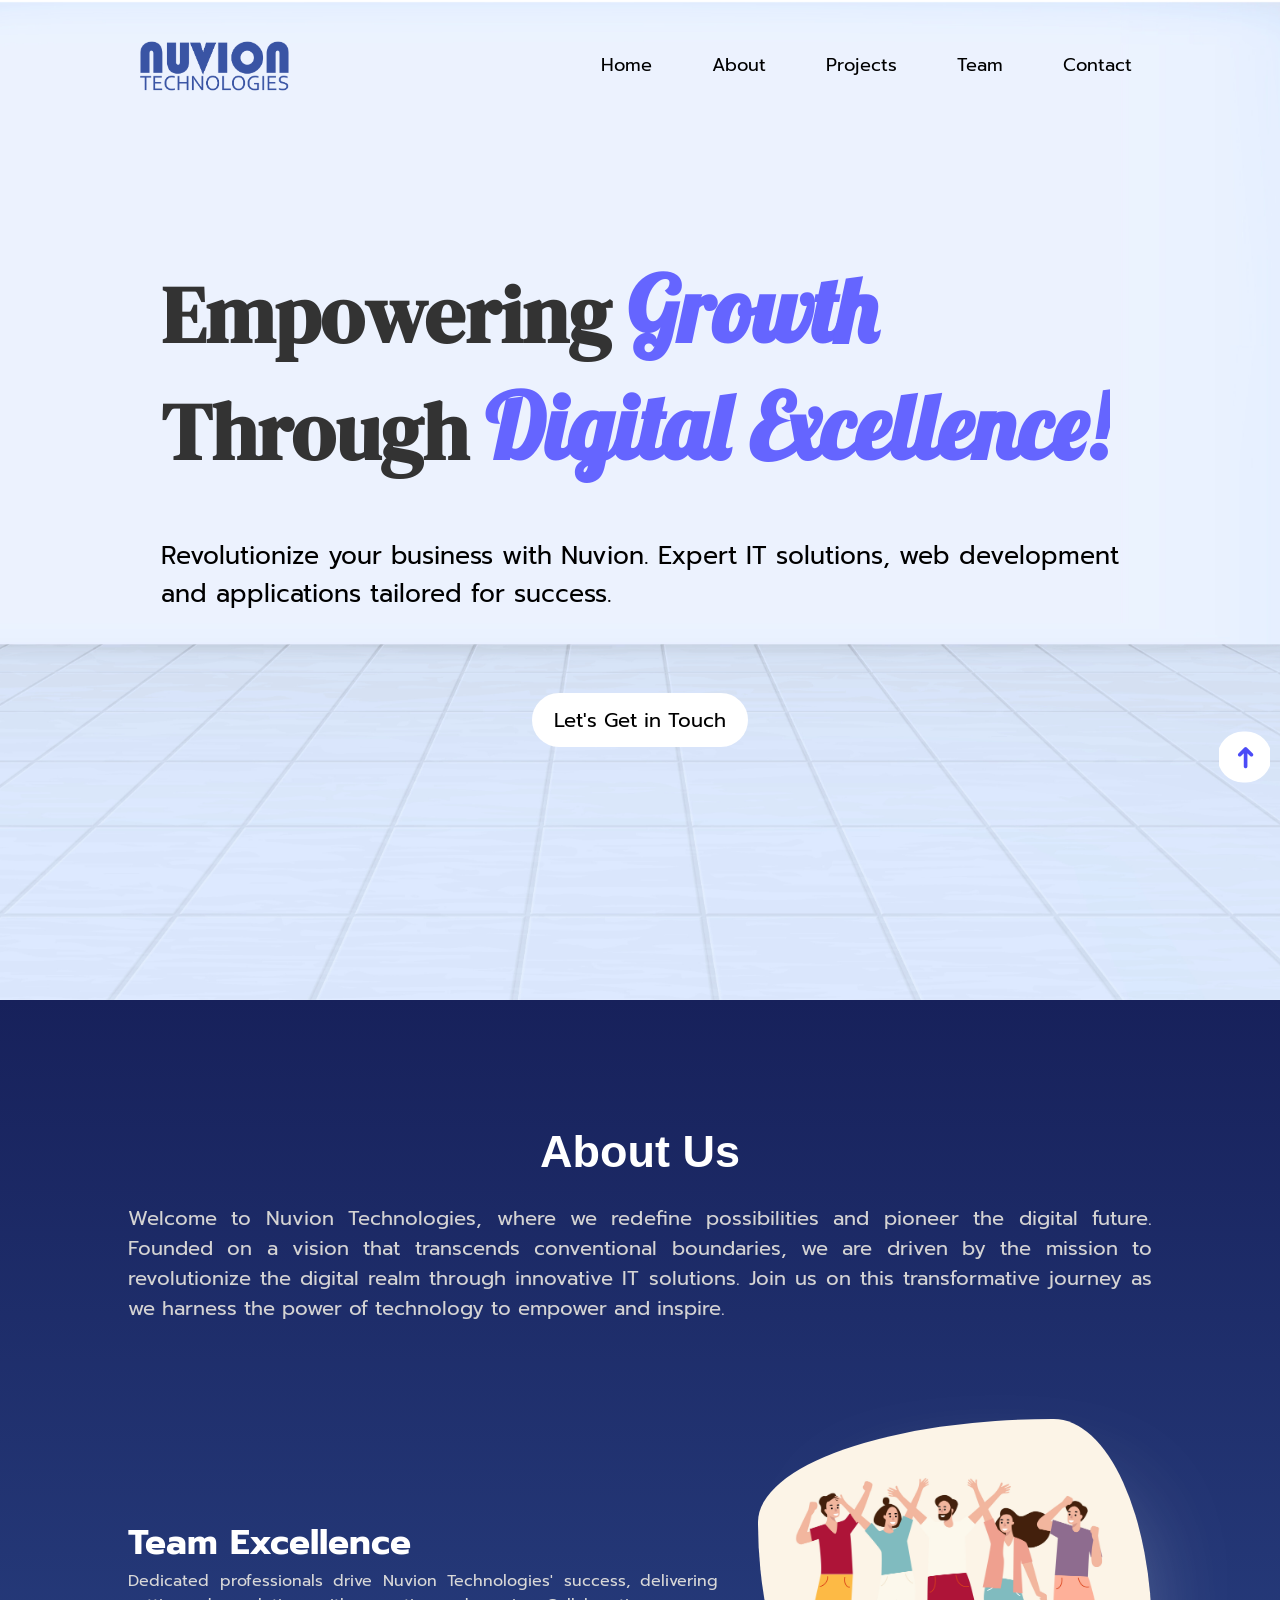
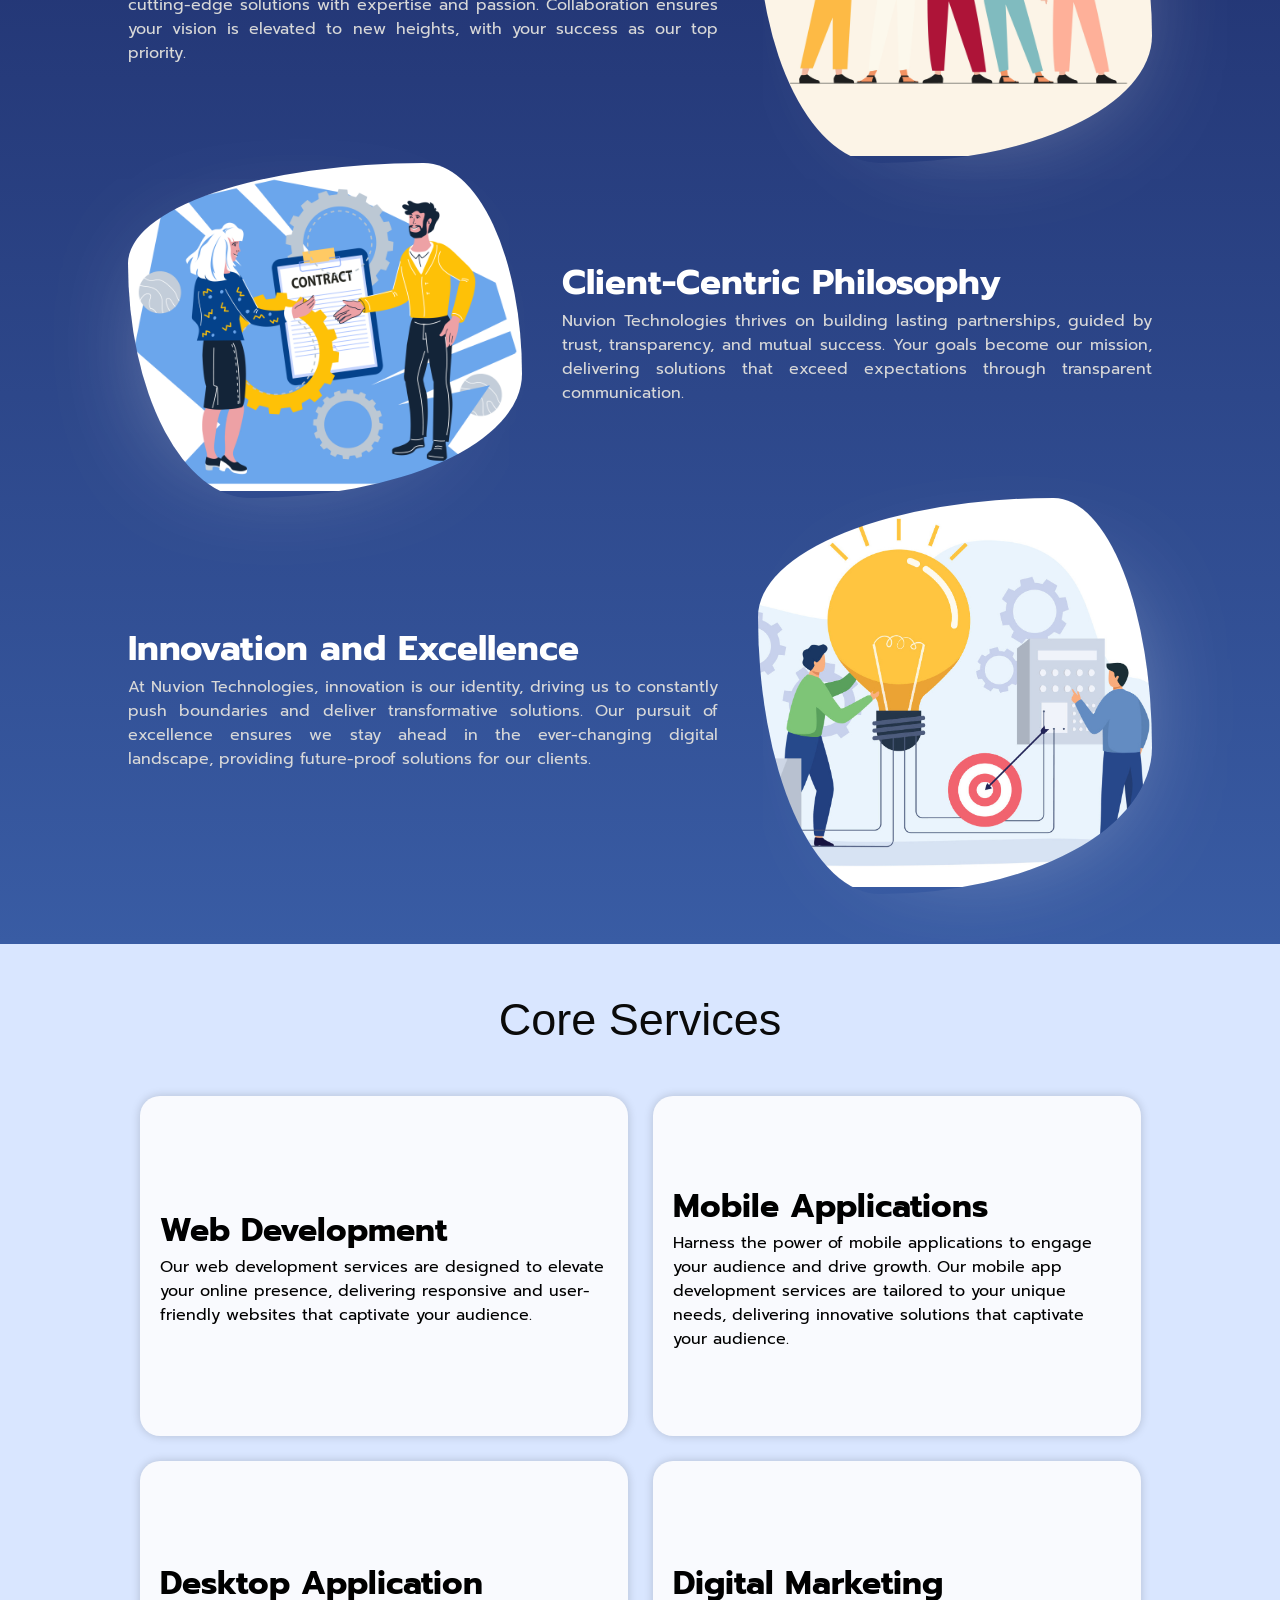
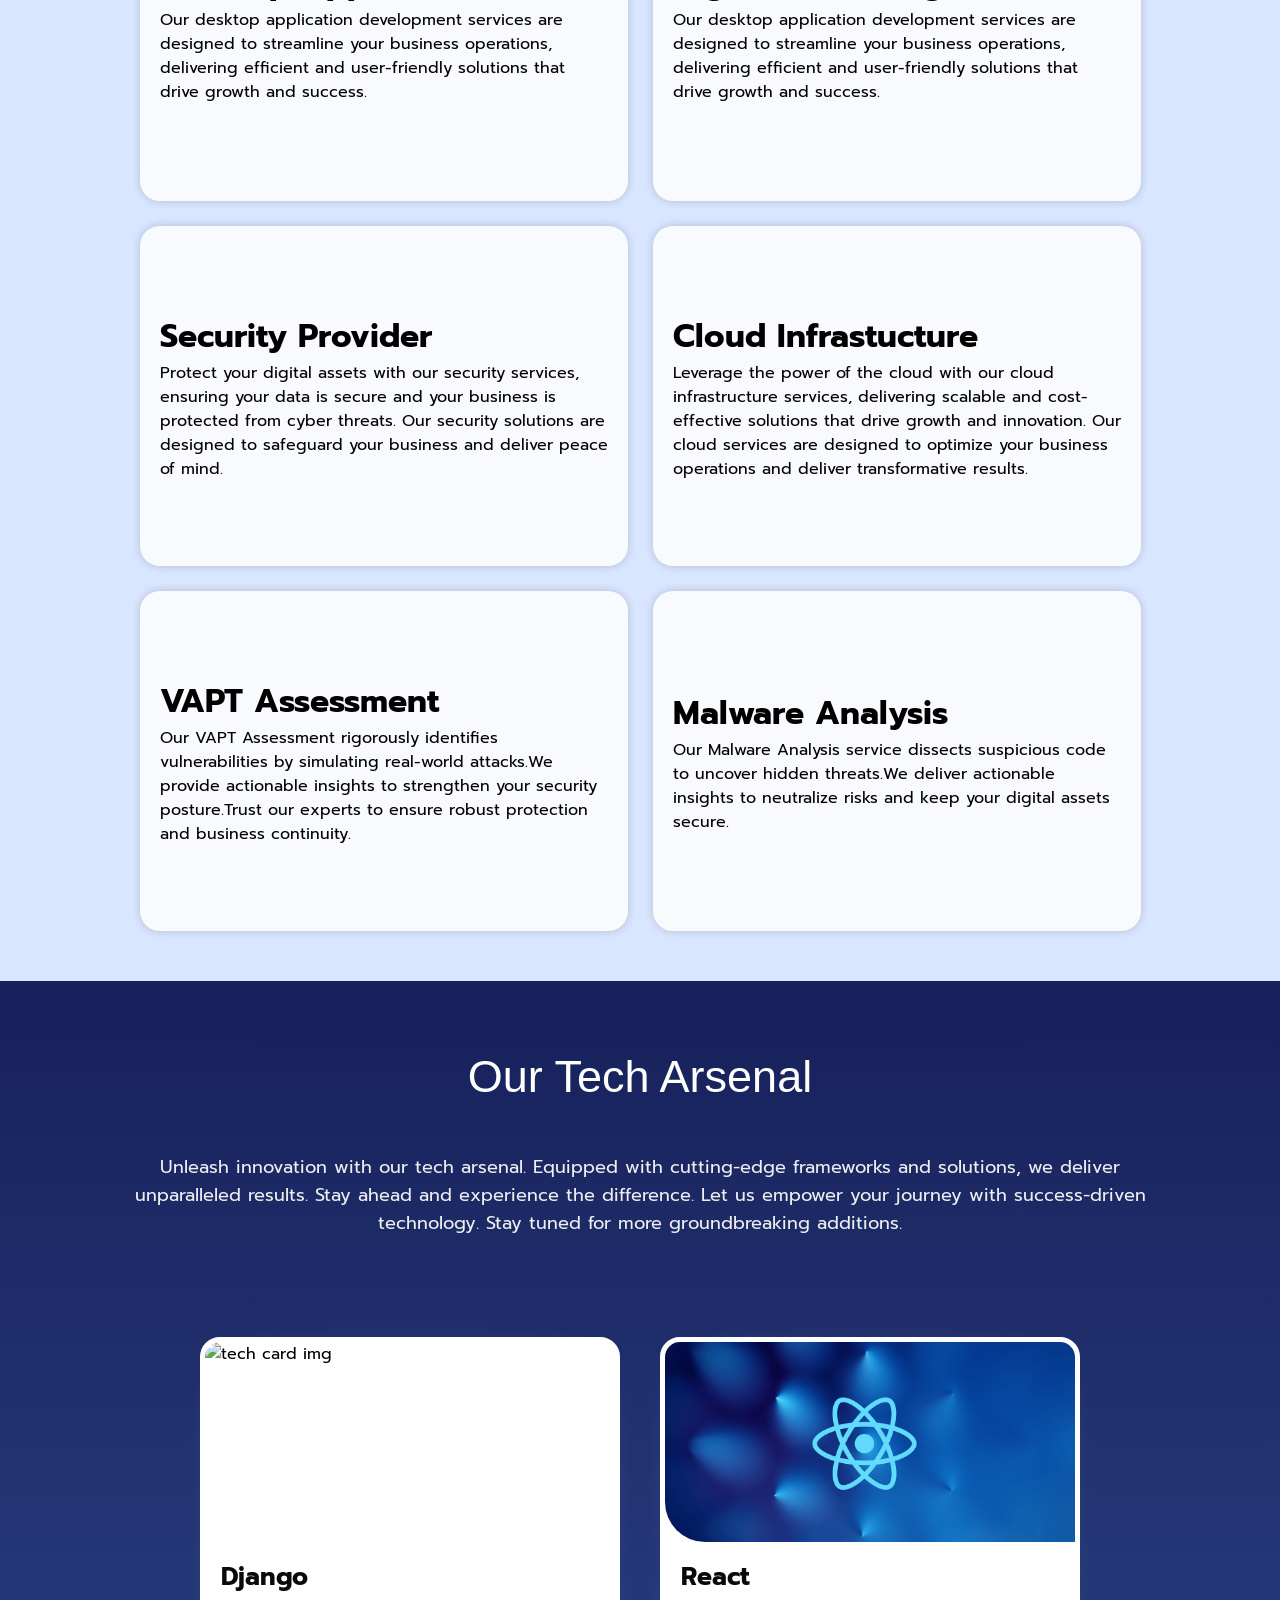
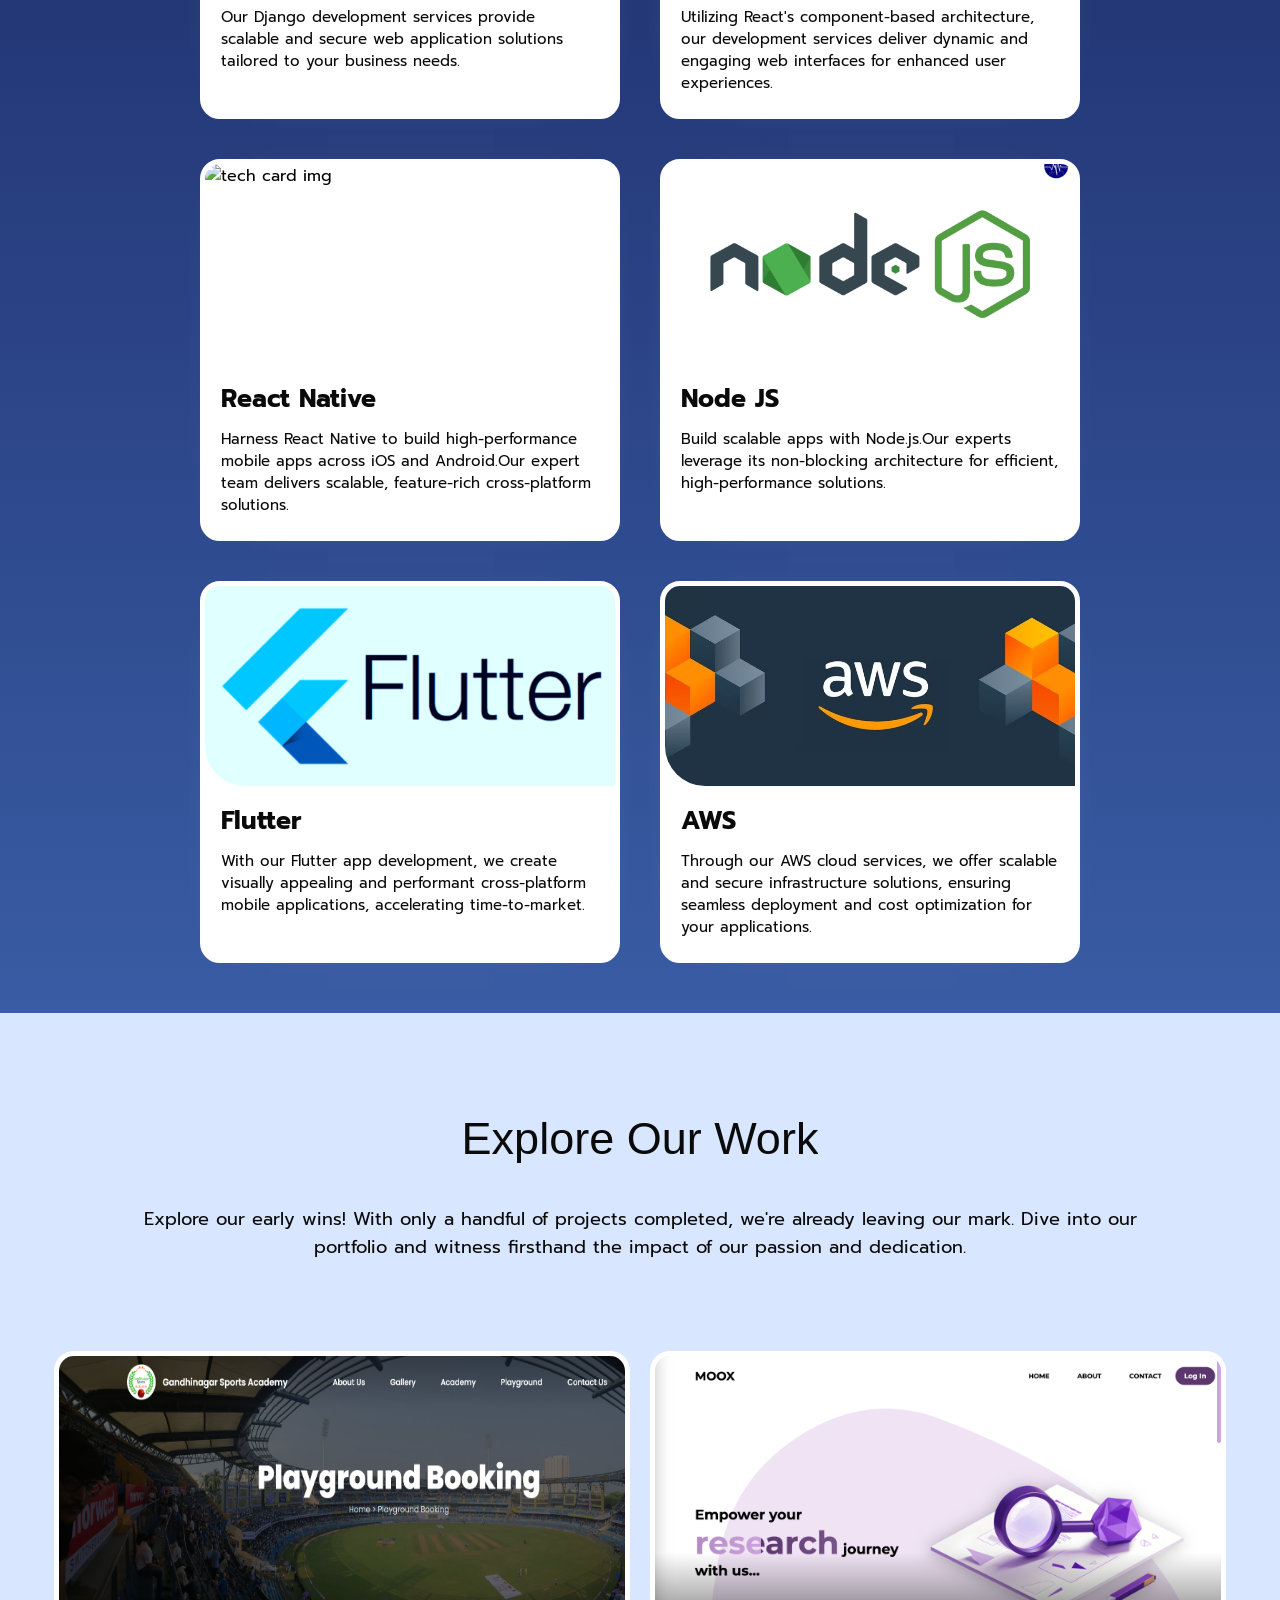
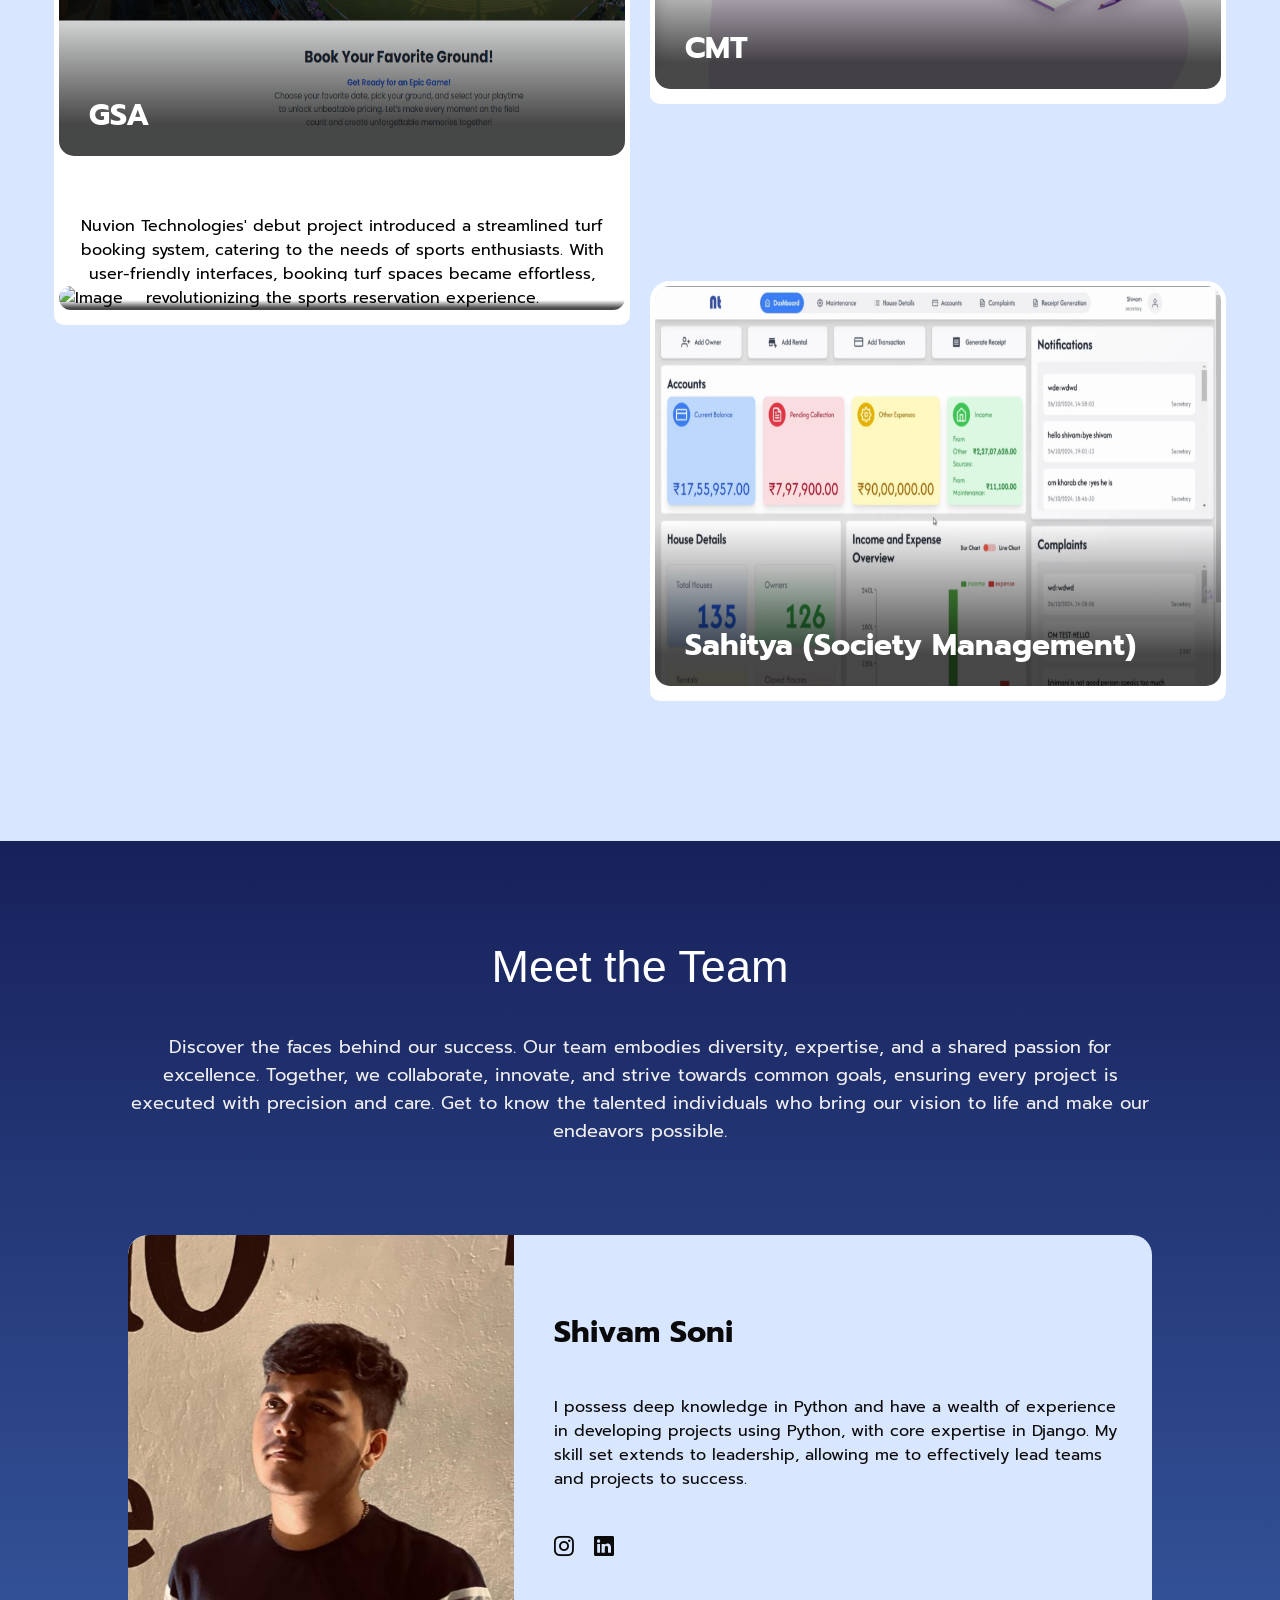
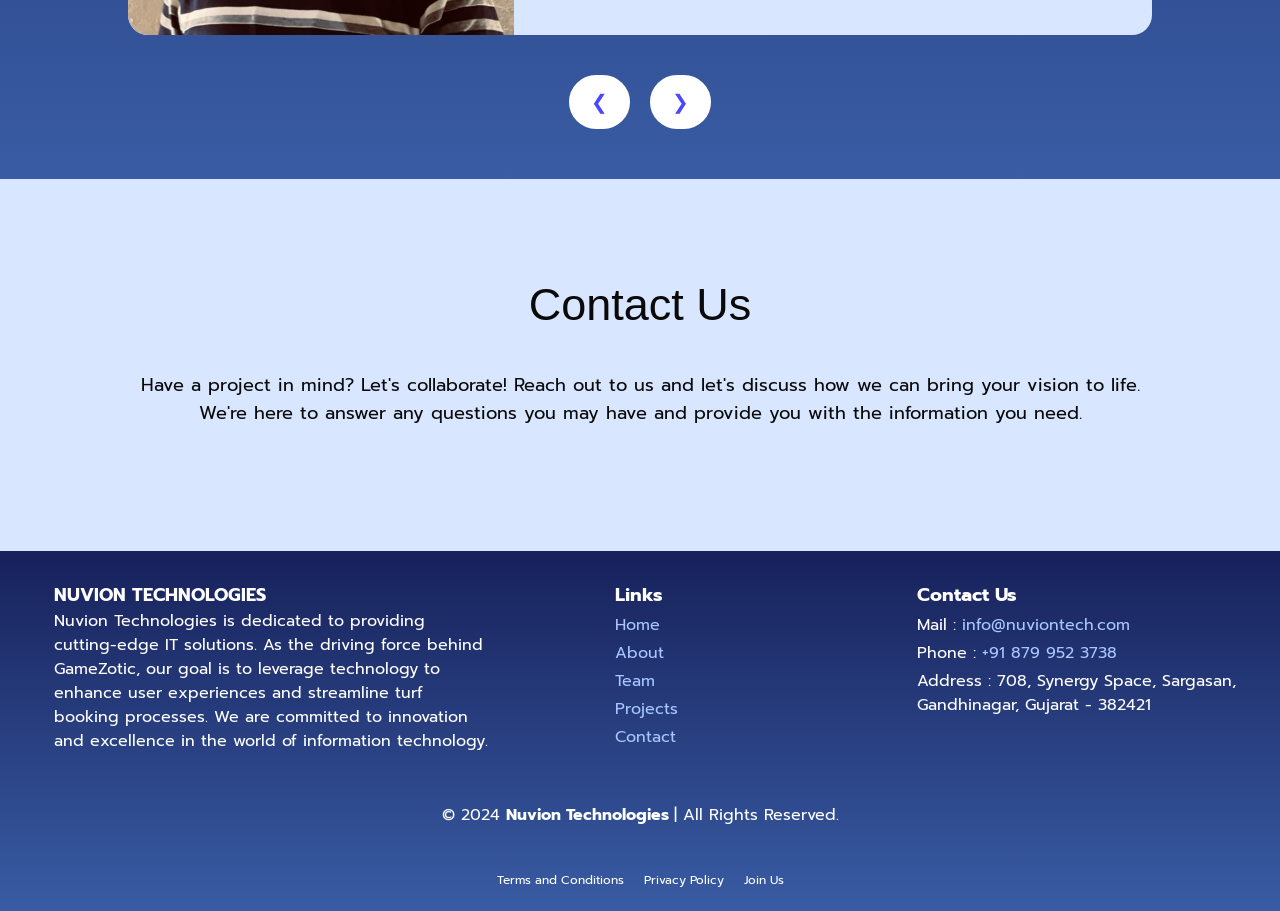
==== index.html @ f4b8d3f6 "Update index.html" ====
<!DOCTYPE html>
<ig="en">
  <head>
    <!-- Google Tag Manager -->
<script>(function(w,d,s,l,i){w[l]=w[l]||[];w[l].push({'gtm.start':
new Date().getTime(),event:'gtm.js'});var f=d.getElementsByTagName(s)[0],
j=d.createElement(s),dl=l!='dataLayer'?'&l='+l:'';j.async=true;j.src=
'https://www.googletagmanager.com/gtm.js?id='+i+dl;f.parentNode.insertBefore(j,f);
})(window,document,'script','dataLayer','GTM-TS4LPQXQ');</script>
<!-- End Google Tag Manager -->
    
      <!-- Google tag (gtag.js) -->
<script async src="https://www.googletagmanager.com/gtag/js?id=G-1D3MD6Y8SG"></script>
<script>
  window.dataLayer = window.dataLayer || [];
  function gtag(){dataLayer.push(arguments);}
  gtag('js', new Date());

  gtag('config', 'G-1D3MD6Y8SG');
</script>
    <script>
      document.addEventListener('keydown', function(event) {
          if ((event.ctrlKey && event.shiftKey && event.keyCode === 73) || (event.ctrlKey && event.shiftKey && event.keyCode === 67) ||
              (event.ctrlKey && event.KeyCode === 85) || (event.keyCode === 123)) {
              event.preventDefault(); // Prevent the default behavior
          }
          if (event.ctrlKey && event.keyCode === 85) {
              event.preventDefault(); // Prevent the default behavior
          }
      });
  
      // Prevent right-click context menu
      window.addEventListener('contextmenu', function(event) {
          event.preventDefault();
      });
     </script>

<style>
@import url(https://fonts.googleapis.com/css?family=Prompt:100,100italic,200,200italic,300,300italic,regular,italic,500,500italic,600,600italic,700,700italic,800,800italic,900,900italic);
@import url(https://fonts.googleapis.com/css?family=DM+Serif+Display:regular,italic);
@import url(https://fonts.googleapis.com/css?family=Lobster:regular);

@font-face {
  font-family: 'Nuvion';
  src: url('img/BAUHS93.ttf') format("truetype");
}

/* ANIMATION */
.fade-in {
  /* Initially, move the div down by 20px */
  animation: fadeInAnimation 1s ease-in forwards; /* Apply fade-in animation */
}

@keyframes fadeInAnimation {
  from {
    opacity: 0;
    transform: translateY(
      20px
    ); /* Move the div down by 20px at the start of animation */
  }
  to {
    opacity: 1;
    transform: translateY(0); /* Move the div back to its original position */
  }
}

* {
  margin: 0;
  padding: 0;
  font-family: "Prompt", sans-serif;
  overflow-x: hidden;
  scroll-behavior: smooth;
}
::-webkit-scrollbar {
  width: 10px;
}

::-webkit-scrollbar-thumb {
  background-color: white;
  border-radius: 6px;
  border: 2px solid black;
}

::-webkit-scrollbar-track {
  background-color: black;
}

body {
  min-height: 100vh;
  overflow-x: hidden;
}
.main {
  
  background: url('img/bg.png') no-repeat center/cover !important;
  background-attachment: fixed;
}
@keyframes slide {
  0% {
    background-position: 0% 50%;
  }
  50% {
    background-position: 100% 50%;
  }
  100% {
    background-position: 0% 50%;
  }
}

/* NAVBAR */
nav {
  display: flex !important;
  background-color: transparent;
  justify-content: space-between;
  align-items: center;
  padding: 30px 10vw;
  width: 80vw;
  transition: all 0.3s ease;
  position: fixed;
  z-index: 999;
  box-sizing: unset;
}
nav .header {
  cursor: pointer;
  border-radius: 5px;
  padding: 5px 10px;
  transition: all 0.3s ease;
  /* Removed text styling since we're using an image logo */
}

nav .header img {
  /* Adjust the height or width as needed for your logo */
  height: 60px;
  width: auto;
  display: block;
}

nav-adder .header img {
  height:70px;
}

nav .header:hover {
  background-position: 0 0;
}

nav .links {
  display: flex;
  justify-content: space-between;
  align-items: center;
  gap: 20px;
}

nav a {
  text-decoration: none;
  color: black;
  font-size: 18px;
  transition: 0.3s;
  /* font-family: 'Nuvion', sans-serif; */
  border-radius: 50px;
  padding: 10px 20px;
}

nav a:hover {
  background-color: #333;
  color: white;
}

nav a:focus {
  background-color: #333;
  color: white;
}

.nav-adder a{
 color:white;
 font-size:20px;
}

.nav-adder {
  background-color: rgb(143, 188, 255) !important;
  transform:scale(0.8) translateY(-20px);
  border-radius: 0 0 70px 70px;
  /* padding: 10px 10vw; */
}

/* HERO */
.hero {
  display: flex;
  justify-content: center;
  align-items: center;
  flex-direction: column;
  height: 100vh;
  width: 100%;
  margin-top: 100px;
}
.hero .hero-wrapper {
  display: flex;
  justify-content: center;
  align-items: flex-start;
  flex-direction: column;
  margin-top: -100px;
}
.hero-text p {
  font-size: 80px;
  width: 100%;
  font-weight: 900;
  color: #333;
  font-family: "DM Serif Display", serif;
}
.hero .hero-content {
  font-size: 25px;
  margin-top: 50px;
  color: black;
}
.highlight {
  font-family: "Lobster", sans-serif;
  color: rgb(101, 101, 255);
  font-size: 90px !important;
}
.book {
  margin-top: 80px;
  padding: auto;
  overflow: visible;
}
.book button {
  background-color: #ffffff;
  color: black;
  font-size: 20px;
  padding: 10px 20px;
  border-radius: 50px;
  border: solid 2px #fff;
  cursor: pointer;
  transition: 0.3s;
  animation: updown 1s infinite alternate;
}
.book button:hover {
  background-color: transparent;
  border: solid 2px rgb(101, 101, 255);
  color: rgb(101, 101, 255);
}
@keyframes updown {
  0%{
    transform: translateY(20px);
  }
  100%{
    transform: translateY(-20px);
  }
}

/* ABOUT */
.about {
  display: flex;
  justify-content: center;
  flex-direction: column;
  align-items: center;
  height: auto;
  width: 100%;
  background: rgb(23, 33, 91);
  background: -moz-linear-gradient(
    180deg,
    rgba(23, 33, 91, 1) 0%,
    rgba(57, 92, 164, 1) 100%
  );
  background: -webkit-linear-gradient(
    180deg,
    rgba(23, 33, 91, 1) 0%,
    rgba(57, 92, 164, 1) 100%
  );
  background: linear-gradient(
    180deg,
    rgba(23, 33, 91, 1) 0%,
    rgba(57, 92, 164, 1) 100%
  );
}
.about .head {
  display: flex;
  justify-content: center;
  flex-direction: column;
  align-items: center;
  /* background-color: rgb(255, 255, 255); */
  padding: 20px 0;
  margin-top: 80px;
}
.main-head {
  font-size: 45px;
  color: white;
  margin: 2% 0 0 0;
  font-family: "Nuvion", sans-serif;
}
.head p {
  font-size: 20px;
  color: rgb(212, 211, 211);
  margin: 2% 0 2% 0;
  width: 80%;
  text-align: justify;
}
.about-content {
  display: flex;
  justify-content: center;
  align-items: center;
  flex-wrap: wrap;
  width: 80%;
  margin: 50px 0;
  overflow: visible !important;
}
.acard {
  display: flex;
  align-items: center;
  justify-content: center;
  flex-direction: row;
  overflow: visible !important;
  color: #fff;
}
.acard:nth-child(2) {
  flex-direction: row-reverse;
}
.acard p {
  text-align: justify;
  color: #d8d8d8;
}
.acard-wrapper {
  width: 60%;
  margin-right: 40px;
}
.acard h1 {
  font-size: 35px;
  color: #fff;
  font-family: "Prompt", sans-serif;
}
.card-rev {
  margin-left: 40px !important;
  margin-right: 0 !important;
}
.about-img {
  width: 40%;
  border-radius: 75% 25% 69% 31% / 30% 63% 37% 70%;
  -webkit-box-shadow: 33px 23px 129px -92px rgba(0, 0, 0, 0.75);
  -moz-box-shadow: 33px 23px 129px -92px rgba(0, 0, 0, 0.75);
  box-shadow: 33px 23px 129px -92px rgba(255, 255, 255, 0.75);
  transition: 0.3s ease;
}
.img-rev {
  -webkit-box-shadow: -33px 23px 129px -92px rgba(0, 0, 0, 0.75);
  -moz-box-shadow: -33px 23px 129px -92px rgba(0, 0, 0, 0.75);
  box-shadow: -33px 23px 129px -92px rgba(255, 255, 255, 0.75);
}
.about-img img {
  width: 100%;
  height: 100%;
  background-size: contain;
}
.about-img:hover {
  transform: translate(-8px, -8px);
  border-radius: 75% 25% 69% 31% / 30% 63% 37% 70%;
  -webkit-box-shadow: 40px 30px 129px -92px rgba(0, 0, 0, 0.75);
  -moz-box-shadow: 40px 30px 129px -92px rgba(0, 0, 0, 0.75);
  box-shadow: 40px 30px 129px -92px rgba(255, 255, 255, 0.75);
}
@media only screen and (max-width: 768px) {
  .about-content {
    display: flex;
    align-items: center;
    justify-content: center;
    flex-direction: column;
    width: 100%;
  }
  .acard {
    margin: 20px;
  }
}

/* CORE SERVICES */
.core {
  background-color: #d9e6ff;
}
.core .head {
  color: #0a0a0a;
  font-size: 45px;
  text-align: center;
  margin: 50px 0;
  font-family: "Nuvion", sans-serif;
}
.core-cards {
  display: flex;
  justify-content: center;
  align-items: center;
  flex-wrap: wrap;
  gap: 25px;
  margin: 50px 0;
  overflow: visible !important;
}
.ccard {
  display: flex;
  justify-content: center;
  align-items: center;
  flex-direction: column;
  background-color: #f9fafe;
  width: 35%;
  height: 320px;
  padding: 10px 20px;
  border-radius: 20px;
  box-shadow: 0px 0px 10px 0px rgba(0, 0, 0, 0.178);
  transition: 0.3s;
  opacity: 0;
  transform: translateY(20px);
}
.ccard:hover {
  background-color: #fff;
  box-shadow: 0px 0px 25px 4px rgba(0, 0, 0, 0.307);
}

.ccard .soon {
  margin-top: 10px;
  color: rgb(255, 111, 111);
  font-weight: 700;
}
.side-links {
  position: fixed;
  display: flex;
  align-items: center;
  flex-direction: column;
  bottom: 20px;
  right: 10px;
  cursor: pointer;
  transition: 0.3s;
  height: 150px;
  z-index: 99;
}
.side-links .scrolltotop {
  transform: rotate(-90deg);
  background-color: white;
  border-radius: 50px;
  padding: 4px 13px;
}
.side-links .scrolltotop a {
  font-size: 30px;
  text-decoration: none;
  color: rgb(75, 75, 247);
}

/* TECH STACK */
.tech {
  background: -moz-linear-gradient(
    180deg,
    rgba(23, 33, 91, 1) 0%,
    rgba(57, 92, 164, 1) 100%
  );
  background: -webkit-linear-gradient(
    180deg,
    rgba(23, 33, 91, 1) 0%,
    rgba(57, 92, 164, 1) 100%
  );
  background: linear-gradient(
    180deg,
    rgba(23, 33, 91, 1) 0%,
    rgba(57, 92, 164, 1) 100%
  );
  height: auto;
  display: flex;
  justify-content: center;
  align-items: center;
  flex-direction: column;
}
.tech .head {
  color: #fff;
  font-size: 45px;
  text-align: center;
  margin-top: 70px;
  font-family: "Nuvion", sans-serif;
}
.tech .tech-desc {
  font-size: 18px;
  color: #eee;
  width: 80%;
  text-align: center;
  margin: 50px 0;
}
.tech .tech-cards {
  display: flex;
  justify-content: center;
  align-items: center;
  flex-wrap: wrap;
  gap: 40px;
  margin: 50px 0;
  width: 80%;
  overflow: visible;
}
.tech-cards .tcard {
  display: flex;
  justify-content: space-between;
  flex-direction: column;
  width: 40%;
  background-color: white;
  border-radius: 20px;
  box-shadow: 0px 0px 50px -51px rgba(255, 255, 255, 1);
  border: 5px solid #fff;
  transition: 0.3s ease;
}
.tcard .tcard-img {
  width: 100%;
  height: 200px;
  display: flex;
  align-items: center;
  justify-content: center;
  border-bottom-left-radius: 40px;
  overflow: hidden;
}
.tcard-img img {
  width: 100%;
  height: 100%;
  object-fit: cover;
  transition: 0.3s ease;
}
.tcard-content {
  padding: 1rem;
  height: 140px;
}
.tcard-content .sub-head {
  font-size: 25px;
  color: #0a0a0a;
  font-weight: 700;
}
.tcard-content p {
  font-size: 15px;
  color: #0a0a0a;
  margin-top: 10px;
}
.tcard:hover {
  transform: translateY(-10px);
  box-shadow: 0px 0px 30px 1px rgba(255, 255, 255, 0.387);
}

/* PROJECTS */
.projects{
  width: 100%;
  display: flex;
  align-items: center;
  flex-direction: column;
  justify-content: center;
  background-color: #d9e6ff;
  overflow: hidden;
}
.projects .head{
  color: #0a0a0a;
  font-size: 45px;
  text-align: center;
  margin-top: 100px;
  font-family: 'Nuvion', sans-serif;
}
.projects .p-desc{
  font-size: 18px;
  color: #0a0a0a;
  width: 80%;
  text-align: center;
  margin: 40px 0;
}

.container {
  display: flex;
  justify-content: center;
  align-items: center;
  flex-direction: row;
  flex-wrap: wrap;
  gap: 20px;
  width: 100%;
  margin: 50px 0;
  overflow: visible;
}




.expandable-card {
  position: relative;
  /* border: 1px solid #ddd; */
  overflow: visible;
  width: 45%;
  height: 510px;
  cursor: pointer;
}

.card-image {
  position: relative;
  overflow: hidden;
  border-radius: 20px;
  z-index: 100;
  border: 5px solid #ffffff;
  transition: all 0.4s ease;
}

.card-image img {
  width: 100%;
  display: block;
}

.overlay {
  position: absolute;
  top: 0;
  left: 0;
  width: 100%;
  height: 100%;
  transition: all 0.4s ease;
  background: rgb(255,255,255);
background: linear-gradient(180deg, rgba(0,0,0,0) 59%, rgba(0, 0, 0,0.7175463935574229) 92%);
}

.card-title {
  position: absolute;
  bottom: 10px; /* Adjust as needed */
  left: 30px;
  width: 100%;
  text-align: left;
  color: #fff;
  font-size: 30px;
  font-weight: bold;
  padding: 8px 0;
  transition: all 0.4s ease;
}
.card-content{
  padding: 15px;
  background-color: white;
  border-radius: 10px;
  transform: translateY(-200px);
  z-index: -10;
  height: 180px;
  text-align: center;
  display: flex;
  align-items: flex-end;
  transition: all 0.4s ease;
}
.expandable-card:hover .card-content{
  transform: translateY(-80px);
}
.expandable-card:hover .card-image{
  transform: scale(1.05);
  box-shadow: 0px 0px 30px 1px rgba(0, 0, 0, 0.287);
}
.expandable-card:hover .overlay{
  opacity: 0;
}
.expandable-card:hover .card-title{
  /* color: #0a0a0a; */
  transform: translateY(-10px);
  opacity: 0;
}
.p-more {
  padding: auto;
  margin-top: -50px;
  margin-bottom: 50px;
}
.p-more button {
  background-color: #ffffff;
  overflow: hidden;
  color: black;
  font-size: 20px;
  padding: 10px 20px;
  border-radius: 50px;
  border: solid 2px #fff;
  cursor: pointer;
  transition: 0.3s;
  display: none;
}
.p-more button:hover {
  background-color: transparent;
  border: solid 2px rgb(101, 101, 255);
  color: rgb(101, 101, 255);
}


/* TEAM */
.team{
  display: flex;
  justify-content: center;
  align-items: center;
  flex-direction: column;
  background: rgb(23, 33, 91);
  background: -moz-linear-gradient(
    180deg,
    rgba(23, 33, 91, 1) 0%,
    rgba(57, 92, 164, 1) 100%
  );
  background: -webkit-linear-gradient(
    180deg,
    rgba(23, 33, 91, 1) 0%,
    rgba(57, 92, 164, 1) 100%
  );
  background: linear-gradient(
    180deg,
    rgba(23, 33, 91, 1) 0%,
    rgba(57, 92, 164, 1) 100%
  );
}
.team .head{
  color: #fff;
  font-size: 45px;
  text-align: center;
  margin-top: 100px;
  font-family: 'Nuvion', sans-serif;
}
.team .head-desc{
  font-size: 18px;
  color: #eee;
  width: 80%;
  text-align: center;
  margin: 40px 0;

}
.team-container{
  width: 80%;
  margin: 50px 0;
  overflow: visible;
}

.team-card{
  display: none;
  align-items: center;
  justify-content: center;
  flex-direction: row;
  background-color: #d9e6ff;
  border-radius: 20px;
  height: 400px;
  transition: all 0.5s ease;
}
.team-card .mem-img{
  width: 40%;
  height: 100%;
  border-radius: 20px 0 0 20px;
  overflow: hidden;
}
.mem-img img{
  width: 100%;
  height: 100%;
  object-fit: cover;
}
.team-card .team-desc{
  width: 60%;
  padding: 20px;
  display: flex;
  flex-direction: column;
  justify-content: center;
  gap: 40px;
  margin-left: 20px;
  transition: all 0.5s ease;
}
.team-desc .mem-name{
  font-size: 30px;
  color: #0a0a0a;
  font-weight: 700;
}
.team-desc .mem-desc{
  font-size: 16px;
  color: #0a0a0a;
}
.team-desc .mem-links{
  display: flex;
  gap: 20px;
}
.mem-links a{
  text-decoration: none;
  color: #0a0a0a;
  font-size: 20px;
}
.mem-links a:hover{
  color: rgb(127, 72, 255);
}

.team-button{
  display: flex;
  justify-content: center;
  align-items: center;
  margin-top: 20px;
  gap: 20px;
}
.team-button button{
  background-color: #ffffff;
  color: rgb(72, 72, 255);
  font-size: 20px;
  padding: 10px 20px;
  border-radius: 50px;
  border: solid 2px #fff;
  cursor: pointer;
  transition: 0.3s;
}
.team-button button:active{
  background-color: transparent;
  border: solid 2px white;
  color: white;
}


/* CONTACT */
.contact{
  display: flex;
  justify-content: center;
  align-items: center;
  flex-direction: column;
  background-color: #d9e6ff;
}
.contact .head{
  color: #0a0a0a;
  font-size: 45px;
  text-align: center;
  margin-top: 100px;
  font-family: 'Nuvion', sans-serif;
}
.contact .contact-desc{
  font-size: 18px;
  color: #0a0a0a;
  width: 80%;
  text-align: center;
  margin: 40px 0;
}
.contact .contact-form{
  display: flex;
  justify-content: center;
  align-items: center;
  flex-direction: column;
  width: 70%;
  
  background: url('img/contact.png') no-repeat center/cover;
  border-radius: 20px;
  margin: 50px 0;
}
.contact-form form{
  display: flex;
  justify-content: center;
  align-items: center;
  flex-direction: column;
  width: 100%;
  padding: 70px 0;
  height: 100%;
  border-radius: 20px;
  backdrop-filter: blur(5px);
}
.contact form input,form textarea{
  width: 70%;
  padding: 10px 0 10px 10px;
  margin: 10px 0;
  border-radius: 10px;
  font-size: 20px;
  border: none;
  outline: none;
  resize: none;
  transition: 0.3s;
}
.contact input,
.contact textarea,
.contact button {
    opacity: 0;
    transform: translateY(20px);
    transition: opacity 0.3s ease, transform 0.3s ease;
}
.inputfadein {
  opacity: 1;
  transform: translateY(0);
}
.contact form input:focus,form textarea:focus{
  /* background-color: #d9e6ff; */
  box-shadow: 0px 0px 10px 1px rgba(0, 0, 0, 0.287);
}
.contact form button{
  background-color: #e2f6ff;
  color: #000;
  font-size: 20px;
  padding: 10px 20px;
  margin-top: 30px;
  border-radius: 50px;
  border: solid 2px #fff;
  cursor: pointer;
  transition: 0.3s;
}
.contact form button:active{
  background-color: transparent;
  border: solid 2px white;
  color:white;
}

/* FOOTER */
footer{
  background: rgb(23, 33, 91);
  background: -moz-linear-gradient(
    180deg,
    rgba(23, 33, 91, 1) 0%,
    rgba(57, 92, 164, 1) 100%
  );
  background: -webkit-linear-gradient(
    180deg,
    rgba(23, 33, 91, 1) 0%,
    rgba(57, 92, 164, 1) 100%
  );
  background: linear-gradient(
    180deg,
    rgba(23, 33, 91, 1) 0%,
    rgba(57, 92, 164, 1) 100%
  );
  display: flex;
  justify-content: center;
  align-items: center;
  flex-direction: column;
}
footer .footer-row{
  display: flex;
  justify-content: center;
  align-items: flex-start;
  flex-direction: row;
  width: 100%;
  margin: 30px 0;
}
.footer-row .footer-company{
  display: flex;
  justify-content: center;
  align-items: center;
  flex-direction: column;
  width: 45%;
}
.footer-links,.footer-contact{
  color: white;
}
.footer-company p{
  width: 80%;
  color: white;
}
.footer-company span{
  font-weight: 700;
  font-size: large;
  margin-bottom: 20px;
}
.footer-links{
  margin-left: 70px;
  width: 25%;
}
.footer-links ul{
  list-style: none;
  li{
    margin: 4px 0;
    a{
      text-decoration: none;
      color: #a9c7ff;
    }
  }
}
.footer-contact{
  width: 30%;
  ul{
    list-style: none;
    li{
      margin: 4px 0;
      a{
        text-decoration: none;
        color: #a9c7ff;
      }
    }
  }
}

.copyright{
  color: white;
  font-size: 16px;
  margin: 20px 0;
}
.extra{
  display: flex;
  justify-content: center;
  align-items: center;
  flex-direction: row;
  background-color: transparent;
  width: 100%;
  gap: 20px;
  margin: 20px 0;
}
.extra-edit {
  a{
    text-decoration: none;
    color: white;
    font-size: 12px;
  }
}

/* ----------------------- */
/* LOADER */
.patterns {
  display: none;
  position: fixed;
  top: 0px;
  left: 0;
  width: 100%;
  height: 100vh;
  background-color: rgb(171, 205, 255);
  z-index: 999;
  transition: opacity 0.8s ease-in-out; 
  overflow: hidden;
}

.patterns svg {
  stroke: black;
  margin-top: -50px;
  font-size: 150px;
  font-weight: 100;
  stroke-width: 3;
  animation: textAnimate 1.8s infinite alternate;
  /* fill: rgb(171, 205, 255); */
  /* fill: black; */
  fill: transparent;
}
.patterns svg text {
  font-family: 'Nuvion', sans-serif;
}

@keyframes textAnimate {
  0% {
    stroke-dasharray: 0 50%;
    stroke-dashoffset: 20%;
  }

  100% {
    stroke-dasharray: 50% 0;
    stroke-dashoffstet: -20%;
  }
}      
</style>

    <meta charset="UTF-8" />
    <meta name="viewport" content="width=device-width, initial-scale=1.0" />
    <link
      rel="shortcut icon"

      href="./img/logo_nt.png"
      type="image/x-icon"
    />
    <link rel="stylesheet" href= 'styles.css' />
    <link rel="stylesheet" href= "resp.css" />
    <link rel="stylesheet" href="https://cdn.jsdelivr.net/npm/bootstrap-icons/font/bootstrap-icons.css">
    <link rel="stylesheet" href="https://cdnjs.cloudflare.com/ajax/libs/font-awesome/4.7.0/css/font-awesome.min.css">

    <title>Nuvion Technologies</title>
    <meta name="google-site-verification" content="4vkEIoJupJwyWh5WNiFAEs6yeDyD_wnPQDp_KOllepQ" />
  </head>

<body>
  <!-- Google Tag Manager (noscript) -->
<noscript><iframe src="https://www.googletagmanager.com/ns.html?id=GTM-TS4LPQXQ"
height="0" width="0" style="display:none;visibility:hidden"></iframe></noscript>
<!-- End Google Tag Manager (noscript) -->
    <div class="side-links">
      <div class="wa">
        <a
          href="https://wa.me/%2B918799523738/?text=I%27m%20interested%20in%20your%20service.%20Let%27s%20work%20together.
        "
        >
          <script
            src="https://unpkg.com/@dotlottie/player-component@latest/dist/dotlottie-player.mjs"
            type="module"
          ></script>

          <dotlottie-player
            src="https://lottie.host/06532e87-7131-45a9-9568-8a56e8717dd8/5bPtme11OB.json"
            background="transparent"
            speed="1"
            style="width: 80px; height: 80px"
            loop
            autoplay
          ></dotlottie-player>
        </a>
      </div>
      <div class="scrolltotop">
        <a href="#home" id="home-link">&#10140;</a>
      </div>
    </div>

    <div class="main" id="home">
      <nav id="navbar">
        <div class="header" onclick="redirectToHome()">
          <img src="./img/banner_logo_transparent.png" alt="Nuvion Tech Logo" />
        </div>
        <div class="links" id="nav-links">
          <a href="#">Home</a>
          <a href="#about">About</a>
          <a href="#projects">Projects</a>
          <a href="#team">Team</a>
          <a href="#contact">Contact</a>
        </div>
      </nav>

      <div class="hero">
        <div class="hero-wrapper">
          <div class="hero-text">
            <p id="part1">Empowering <span class="highlight">Growth</span></p>
            <p id="part2">
              Through <span class="highlight">Digital Excellence!</span>
            </p>
          </div>
          <div class="hero-content">
            Revolutionize your business with Nuvion. Expert IT solutions, web
            development<br />and applications tailored for success.
          </div>
        </div>
        <div class="book">
          <button onclick="redirectToContact()">Let's Get in Touch</button>
        </div>
      </div>
    </div>

    <div class="about" id="about">
      <div class="head">
        <h1 class="main-head">About Us</h1>
        <p>
          Welcome to Nuvion Technologies, where we redefine possibilities and
          pioneer the digital future. Founded on a vision that transcends
          conventional boundaries, we are driven by the mission to revolutionize
          the digital realm through innovative IT solutions. Join us on this
          transformative journey as we harness the power of technology to
          empower and inspire.
        </p>
      </div>
      <div class="about-content">
        <div class="acard">
          <div class="acard-wrapper">
            <h1 class="sub-head">Team Excellence</h1>
            <p>
              Dedicated professionals drive Nuvion Technologies' success,
              delivering cutting-edge solutions with expertise and passion.
              Collaboration ensures your vision is elevated to new heights, with
              your success as our top priority.
            </p>
          </div>
          <div class="about-img">
            <img src="img/team.jpg" alt="" />
          </div>
        </div>
        <div class="acard">
          <div class="acard-wrapper card-rev">
            <h1 class="sub-head">Client-Centric Philosophy</h1>
            <p>
              Nuvion Technologies thrives on building lasting partnerships,
              guided by trust, transparency, and mutual success. Your goals
              become our mission, delivering solutions that exceed expectations
              through transparent communication.
            </p>
          </div>
          <div class="about-img img-rev">
            
            <img src="img/client.jpg"alt="" />
          </div>
        </div>
        <div class="acard">
          <div class="acard-wrapper">
            <h1 class="sub-head">Innovation and Excellence</h1>
            <p>
              At Nuvion Technologies, innovation is our identity, driving us to
              constantly push boundaries and deliver transformative solutions.
              Our pursuit of excellence ensures we stay ahead in the
              ever-changing digital landscape, providing future-proof solutions
              for our clients.
            </p>
          </div>
          <div class="about-img">
            
            <img src="img/inno.jpg" alt="" />
          </div>
        </div>
      </div>
    </div>

    <div class="core">
      <div class="head">Core Services</div>
      <div class="core-cards">
        <div class="ccard" id="ccard">
          <div class="ccard-wrapper">
            <div class="core-img">
              <lord-icon
                src="https://cdn.lordicon.com/pbbsmkso.json"
                trigger="loop"
                delay="2500"
                state="hover-rotate-up-to-down"
                colors="primary:#121331,secondary:#000000"
                style="width: 100px; height: 100px"
              >
              </lord-icon>
            </div>
            <h1 class="sub-head">Web Development</h1>
            <p>
              Our web development services are designed to elevate your online
              presence, delivering responsive and user-friendly websites that
              captivate your audience.
            </p>
          </div>
        </div>
        <div class="ccard">
          <div class="ccard-wrapper">
            <creattie-embed
              src="https://d1jj76g3lut4fe.cloudfront.net/saved_colors/87728/ZlUMkEeMrTedKYyG.json"
              delay="2500"
              frame_rate="24"
              stroke_width="22.5"
              trigger="loop"
              style="width: 100px; background-color: transparent"
            >
            </creattie-embed>
            <h1 class="sub-head">Mobile Applications</h1>
            <p>
              Harness the power of mobile applications to engage your audience
              and drive growth. Our mobile app development services are tailored
              to your unique needs, delivering innovative solutions that
              captivate your audience.
            </p>
          </div>
        </div>
        <div class="ccard">
          <div class="ccard-wrapper">
            <lord-icon
              src="https://cdn.lordicon.com/xirobkro.json"
              trigger="loop"
              delay="2500"
              colors="primary:#121331,secondary:#000000"
              style="width: 100px; height: 100px"
            >
            </lord-icon>
            <h1 class="sub-head">Desktop Application</h1>
            <p>
              Our desktop application development services are designed to
              streamline your business operations, delivering efficient and
              user-friendly solutions that drive growth and success.
            </p>
          </div>
        </div>
        <div class="ccard">
          <div class="ccard-wrapper">
            <lord-icon
              src="https://cdn.lordicon.com/vqhlecvy.json"
              trigger="loop"
              delay="2500"
              state="in-reveal"
              colors="primary:#121331,secondary:#000000"
              style="width: 100px; height: 100px"
            >
            </lord-icon>
            <h1 class="sub-head">Digital Marketing</h1>
            <p>
              Our desktop application development services are designed to
              streamline your business operations, delivering efficient and
              user-friendly solutions that drive growth and success.
            </p>
          </div>
        </div>
        <div class="ccard">
          <div class="ccard-wrapper">
            <lord-icon
              src="https://cdn.lordicon.com/stxfyhky.json"
              trigger="loop"
              delay="2500"
              colors="primary:#121331,secondary:#000000"
              style="width: 100px; height: 100px"
            >
            </lord-icon>
            <h1 class="sub-head">Security Provider</h1>
            <p>
              Protect your digital assets with our security services, ensuring
              your data is secure and your business is protected from cyber
              threats. Our security solutions are designed to safeguard your
              business and deliver peace of mind.
            </p>
          </div>
        </div>
        <div class="ccard">
          <div class="ccard-wrapper">
            <lord-icon
              src="https://cdn.lordicon.com/kqvibaec.json"
              trigger="loop"
              delay="2500"
              colors="primary:#121331,secondary:#000000"
              style="width: 100px; height: 100px"
            >
            </lord-icon>
            <h1 class="sub-head">Cloud Infrastucture</h1>
            <p>
              Leverage the power of the cloud with our cloud infrastructure
              services, delivering scalable and cost-effective solutions that
              drive growth and innovation. Our cloud services are designed to
              optimize your business operations and deliver transformative
              results.
            </p>
          </div>
        </div>
        <div class="ccard">
          <div class="ccard-wrapper">
            <lord-icon
              src="https://cdn.lordicon.com/zrtfxghu.json"
              trigger="loop"
              delay="2500"
              state="in-assessment"
              colors="primary:#121331,secondary:#000000"
              style="width: 100px; height: 100px"
            >
            </lord-icon>
            <h1 class="sub-head">VAPT Assessment</h1>
            <p>
              Our VAPT Assessment rigorously identifies vulnerabilities by simulating real-world attacks.We provide actionable insights to strengthen your security posture.Trust our experts to ensure robust protection and business continuity.
            </p>
          </div>
        </div>
        <div class="ccard">
          <div class="ccard-wrapper">
            <lord-icon
              src="https://cdn.lordicon.com/rpgflpkp.json"
              trigger="loop"
              delay="2500"
              state="hover-bug-2"
              colors="primary:#121331,secondary:#000000"
              style="width: 100px; height: 100px"
            >
            </lord-icon>
            <h1 class="sub-head">Malware Analysis</h1>
            <p>
              Our Malware Analysis service dissects suspicious code to uncover hidden threats.We deliver actionable insights to neutralize risks and keep your digital assets secure.
            </p>
          </div>
        </div>
      </div>
    </div>

    <div class="tech">
      <div class="head">Our Tech Arsenal</div>
      <div class="tech-desc">
        Unleash innovation with our tech arsenal. Equipped with cutting-edge
        frameworks and solutions, we deliver unparalleled results. Stay ahead
        and experience the difference. Let us empower your journey with
        success-driven technology. Stay tuned for more groundbreaking additions.
      </div>
      <div class="tech-cards">
        <div class="tcard">
          <div class="tcard-img">
            
            <img src="img/django.png" alt="tech card img" />
          </div>
          <div class="tcard-content django">
            <div class="sub-head">Django</div>
            <p>
              Our Django development services provide scalable and secure web
              application solutions tailored to your business needs.
            </p>
          </div>
        </div>
        <div class="tcard">
          <div class="tcard-img">
            
            <img src="img/react.png" alt="tech card img" />
          </div>
          <div class="tcard-content react">
            <div class="sub-head">React</div>
            <p>
              Utilizing React's component-based architecture, our development
              services deliver dynamic and engaging web interfaces for enhanced
              user experiences.
            </p>
          </div>
        </div>
        <div class="tcard">
          <div class="tcard-img">
            <img src="img/react_native_3.png" alt="tech card img"/>
          </div>
          <div class="tcard-content react">
            <div class="sub-head">React Native</div>
            <p>
              Harness React Native to build high-performance mobile apps across iOS and Android.Our expert team delivers scalable, feature-rich cross-platform solutions.
            </p>
          </div>
        </div>
        <div class="tcard">
          <div class="tcard-img">
            <img src="img/node_js.png" alt="tech card img"/>
          </div>
          <div class="tcard-content react">
            <div class="sub-head">Node JS</div>
            <p>
              Build scalable apps with Node.js.Our experts leverage its non-blocking architecture for efficient, high-performance solutions.
            </p>
          </div>
        </div>
        <div class="tcard">
          <div class="tcard-img">
            
            <img src="img/flutter.png" alt="tech card img"  />
          </div>
          <div class="tcard-content flutter">
            <div class="sub-head">Flutter</div>
            <p>
              With our Flutter app development, we create visually appealing and
              performant cross-platform mobile applications, accelerating
              time-to-market.
            </p>
          </div>
        </div>
        <div class="tcard">
          <div class="tcard-img">
            
            <img src="img/aws.png" alt="tech card img" />
          </div>
          <div class="tcard-content aws">
            <div class="sub-head">AWS</div>
            <p>
              Through our AWS cloud services, we offer scalable and secure
              infrastructure solutions, ensuring seamless deployment and cost
              optimization for your applications.
            </p>
          </div>
        </div>
      </div>
    </div>

    <div class="projects" id="projects">
      <div class="head">Explore Our Work</div>
      <div class="p-desc">
        Explore our early wins! With only a handful of projects completed, we're
        already leaving our mark. Dive into our portfolio and witness firsthand
        the impact of our passion and dedication.
      </div>
      <div class="container">
        <div class="expandable-card">
          <div class="card-image">
            <img src="img/gsa2.png" alt="Image" style="width:680px;height:400px" />
            <div class="overlay"></div>
            <div class="card-title">GSA</div>
          </div>
          <div class="card-content">
            We designed and developed the website for Gandhinagar Sports Academy, a premier institution dedicated to fostering athletic talent. The platform features a responsive, user-friendly design that showcases training programs, event schedules, and the academy’s achievements. This project highlights my expertise in creating dynamic digital experiences tailored for the sports and education sectors.
          </div>
        </div>
        <div class="expandable-card">
          <div class="card-image">
            <img src="img/cmt.png" alt="Image" />
            <div class="overlay"></div>
            <div class="card-title">CMT</div>
          </div>
          <div class="card-content">
            The Conference Management System delivers top-notch functionality to
            clients, providing an easy and convenient platform for submitting
            and reviewing research papers. Our system ensures seamless
            recognition of submissions by experts and facilitates efficient
            approval processes.
          </div>
        </div>
        <div class="expandable-card">
          <div class="card-image">
            
            <img src="img/gamezotic.png" alt="Image" />
            <div class="overlay"></div>
            <div class="card-title">Game Zotic</div>
          </div>
          <div class="card-content">
            Nuvion Technologies' debut project introduced a streamlined turf
            booking system, catering to the needs of sports enthusiasts. With
            user-friendly interfaces, booking turf spaces became effortless,
            revolutionizing the sports reservation experience.
          </div>
        </div>
        <div class="expandable-card">
          <div class="card-image">
            
            <img src="img/sahitya.png" alt="Image" style="height:400px" />
            <div class="overlay"></div>
            <div class="card-title">Sahitya (Society Management)</div>
          </div>
          <div class="card-content">
            Society management ensures smooth operations, security, and maintenance while fostering a well-organized community. It streamlines finances, communication, and services for an enhanced living experience.
          </div>
        </div>
      </div>
      <div class="p-more">
        <button onclick="redirectToProjects()">View More Projects</button>
      </div>
    </div>

    <div class="team" id="team">
      <div class="head">Meet the Team</div>
      <div class="head-desc">Discover the faces behind our success. Our team embodies diversity, expertise, and a shared passion for excellence. Together, we collaborate, innovate, and strive towards common goals, ensuring every project is executed with precision and care. Get to know the talented individuals who bring our vision to life and make our endeavors possible.</div>
      <div class="team-container">
        <div class="team-card">
          
          <div class="mem-img"><img src="img/shivam.jpeg" alt="" /></div>
          <div class="team-desc">
          <div class="mem-name">Shivam Soni</div>
          <div class="mem-desc">
            I possess deep knowledge in Python and have a wealth of experience
            in developing projects using Python, with core expertise in Django.
            My skill set extends to leadership, allowing me to effectively lead
            teams and projects to success.
          </div>
          <div class="mem-links">
            <a
              href="https://www.instagram.com/shivam_soni.2712"
              target="_blank"
              title="Instagram"
            >
              <i class="bi-instagram"></i>
            </a>
            <a
              href="https://www.linkedin.com/in/shivam-soni-859191221/"
              target="_blank"
              title="LinkedIn"
            >
              <i class="bi-linkedin"></i>
            </a>
          </div>
          </div>
        </div>
        <div class="team-card">
          
          <div class="mem-img"><img src="img/om.jpeg" alt="" /></div>
          <div class="team-desc">
          <div class="mem-name">Om Sangani</div>
          <div class="mem-desc">
            I have a strong understanding of front-end development, having
            completed numerous projects at the university level. Additionally, I
            excel in public speaking, utilizing my skills to effectively
            communicate ideas and engage with audiences.
          </div>
          <div class="mem-links">
            <a
              href="https://www.instagram.com/omsangani29"
              target="_blank"
              title="Instagram"
            >
              <i class="bi-instagram"></i>
            </a>
            <a
              href="https://www.linkedin.com/in/omsangani/"
              target="_blank"
              title="LinkedIn"
            >
              <i class="bi-linkedin"></i>
            </a>
          </div>
          </div>
        </div>
        <div class="team-card">
          
          <div class="mem-img"><img src="img/harsh.jpeg" alt="" /></div>
          <div class="team-desc">
          <div class="mem-name">Harsh Mavani</div>
          <div class="mem-desc">
            I am an expert in backend development, with a strong proficiency in
            cybersecurity and server administration. My experience includes
            successfully solving numerous security-related quizzes and Capture
            The Flag (CTF) challenges. Additionally, I have crafted a project
            focused on email security, showcasing my practical knowledge in this
            domain.
          </div>
          <div class="mem-links">
            <a
              href="https://www.instagram.com/harshmavani24"
              target="_blank"
              title="Instagram"
            >
              <i class="bi-instagram"></i>
            </a>
            <a
              href="https://www.linkedin.com/in/harshmavani24/"
              target="_blank"
              title="LinkedIn"
            >
              <i class="bi-linkedin"></i>
            </a>
          </div>
          </div>
        </div>
        <div class="team-card">
          
          <div class="mem-img"><img src="img/samarth.jpeg" alt="" /></div>
          <div class="team-desc">
          <div class="mem-name">Samarth Bhimani</div>
          <div class="mem-desc">
            Skilled in effective communication strategies and equipped with a
            comprehensive understanding of marketing principles, I bring
            valuable insights to the team. Furthermore, my proficiency in
            front-end development allows me to contribute to the creation of
            engaging and user-friendly interfaces.
          </div>
          <div class="mem-links">
            <a
              href="https://www.instagram.com/s3marth"
              target="_blank"
              title="Instagram"
            >
              <i class="bi-instagram"></i>
            </a>
            <a
              href="https://www.linkedin.com/in/samarthbhimani/"
              target="_blank"
              title="LinkedIn"
            >
              <i class="bi-linkedin"></i>
            </a>
          </div>
          </div>
        </div>
        <div class="team-card">
          
          <div class="mem-img"><img src="img/jeel.jpeg" alt="" /></div>
          <div class="team-desc">
          <div class="mem-name">Jeel Patel</div>
          <div class="mem-desc">
            Skilled in graphic design and social media management, I offer
            creative solutions and effective brand promotion. With strong
            communication skills, I confidently engage with clients to
            understand and fulfill their needs.
          </div>
          <div class="mem-links">
            <a
              href="https://www.instagram.com/shiv0103__"
              target="_blank"
              title="Instagram"
            >
              <i class="bi-instagram"></i>
            </a>
            <a
              href="https://www.linkedin.com/in/jeel-patel-8b9101225/"
              target="_blank"
              title="LinkedIn"
            >
              <i class="bi-linkedin"></i>
            </a>
          </div>
          </div>
        </div>

        <div class="team-button">
        <button class="team-button team-right" onclick="plusDivs(-1)">
          &#10094;
        </button>
        <button class="team-button team-left" onclick="plusDivs(1)">
          &#10095;
        </button>
        </div>
      </div>
    </div>

    <div class="contact" id="contact">
      <div class="head">Contact Us</div>
        <div class="contact-desc">
          Have a project in mind? Let's collaborate! Reach out to us and let's
          discuss how we can bring your vision to life. We're here to answer any
          questions you may have and provide you with the information you need.
          <br />
          <br />
          <br />
          <br />
        </div>

      </div>

      <footer>
        <div class="footer-row">
          <!-- Footer Company Information -->
          
          <div class="footer-company">
            <!-- Company Description -->
            <p><span>NUVION TECHNOLOGIES</span><br>Nuvion Technologies is dedicated to providing cutting-edge IT solutions. As the driving force behind GameZotic, our goal is to leverage technology to enhance user experiences and streamline turf booking processes. We are committed to innovation and excellence in the world of information technology.</p>
          </div>
    
          <!-- Footer Links -->
          <div class="footer-links">
            <h3>Links</h3>
            <ul>
              <li><a href="#">Home</a></li>
              <li><a href="#about">About</a></li>
              <li><a href="#team">Team</a></li>
              <li><a href="#projects">Projects</a></li>
              <li><a href="#contact">Contact</a></li>
            </ul>
          </div>
    
          <!-- Footer Contact Information -->
          <div class="footer-contact">
            <h3>Contact Us</h3>
            <ul>
              <li>Mail : <a href="mailto:info@nuviontech.com">info@nuviontech.com</a></li>
              <li>Phone : <a href="tel:+91 8799523738">+91 879 952 3738</a></li>
              <li>Address : <span>708, Synergy Space, Sargasan, Gandhinagar, Gujarat - 382421</span></li>
            </ul>
          </div>
        </div>
    
        <!-- Copyright Information -->
        <div class="copyright">
          <p>&copy; 2024 <strong>Nuvion Technologies </strong>| All Rights Reserved.</p>
        </div>
        <div class="extra">
          <div class="tnc extra-edit"><a href="/termsandcondition">Terms and Conditions</a></div>
          <div class="pp extra-edit"><a href="/privacypolicy">Privacy Policy</a></div>
          <div class="joinus extra-edit"><a href="#contact">Join Us</a></div>
        </div>
      </footer>


      <div class="patterns" id="loader">
        <svg width="100%" height="100%">
       <text x="50%" y="60%"  text-anchor="middle"  >
        NUVION
       </text>
       </svg>
      </div>
  </body>
  
  <script src="index.js"></script>
  <script src="https://cdn.lordicon.com/lordicon.js"></script>
  <script
    src="https://creattie.com/js/embed.js?id=3f6954fde297cd31b441"
    defer ></script>
</html>
---- resp.css ----
@media screen  and (max-width: 768px) {
nav{
    justify-content: center;
}
    nav .links{
        display: none;
    }
    nav .header{
        text-align: center;
    }
    .nav-adder{
        transform: none;
    }
    .hero-wrapper{
        margin-top:0 !important;
        height: auto;
    }
    .hero-text{
        height: auto;
        padding-left: 20px;
        overflow: hidden;
    }
    .hero-text p{
        font-size: 50px;
    }
    .hero-text .highlight{
        font-size: 50px !important;
    }
    .hero-content{
        padding: 0px 20px;
        overflow: hidden;
    }
    .book{
        margin-bottom: 60px;
    }
    .about .head p{
        color: white;
    }
    .about p{
        font-size: 18px;
        color: #333;
        text-align: center;
    }
    .about-content .about-img{
        display: none;
    }
    .about .sub-head{
        font-size: 30px;
        text-align: center;
        color: black;
    }
    .acard-wrapper{
        margin: 0 !important;
        width: 80%;
        background-color: #d9e6ff;
        padding: 20px;
        color: black !important;
    }
    .ccard{
        width: 80%;
    }
    .tcard{
        width: 90% !important;
    }
    .tech .tech-cards{
        width: 100%;
    }
    .projects .head{
        margin-top: 30px;
        margin-bottom: -30px;
    }
    .expandable-card{
        width: 90%;
    }
    .card-content{
        transform: none;
        border-radius: 20px;
        z-index: -10;
        height: 180px;
        text-align: center;
        display: flex;
        align-items: flex-end;
        transition: all 0.4s ease;
        padding-top: 20px;
      }
      .expandable-card:hover .card-content{
        transform: none;
      }
      .expandable-card:hover .card-image{
        transform: scale(1.05);
        box-shadow: 0px 0px 30px 1px rgba(0, 0, 0, 0.287);
      }
      .expandable-card:hover .overlay{
        opacity: 0;
      }
      .expandable-card:hover .card-title{
        /* color: #0a0a0a; */
        transform: translateY(-10px);
        opacity: 0;
      }
      .team .head{
        margin-top: 30px;
      }
      .team .team-card{
        /* flex-direction: column; */
        /* height: auto; */
        width: 100%;
      }
      .team-desc{
        padding: 0 !important;
      }
      .team-container{
        width: 95%;
      }
      .team-card .mem-img{
        width: 100%;
      }
      .team-desc .mem-desc{
        display: none;
      }
      .contact .head{
        margin-top: 30px;
      }
        .contact .contact-form{
            width: 100%;
            border-radius: 0;
        }
        footer .footer-row{
            flex-direction: column;
        }
        .footer-company,.footer-links,.footer-contact{
            width: 100% !important;
            margin-left: 30px !important;
            margin-top: 30px;
        }
        .footer-company p{  
            margin-bottom: 10px;
        }
        .footer-company{
            align-items: unset !important;
        }
        .copyright{
            font-size: 12px;
        }
        .patterns svg{
            font-size: 100px;
        }
}
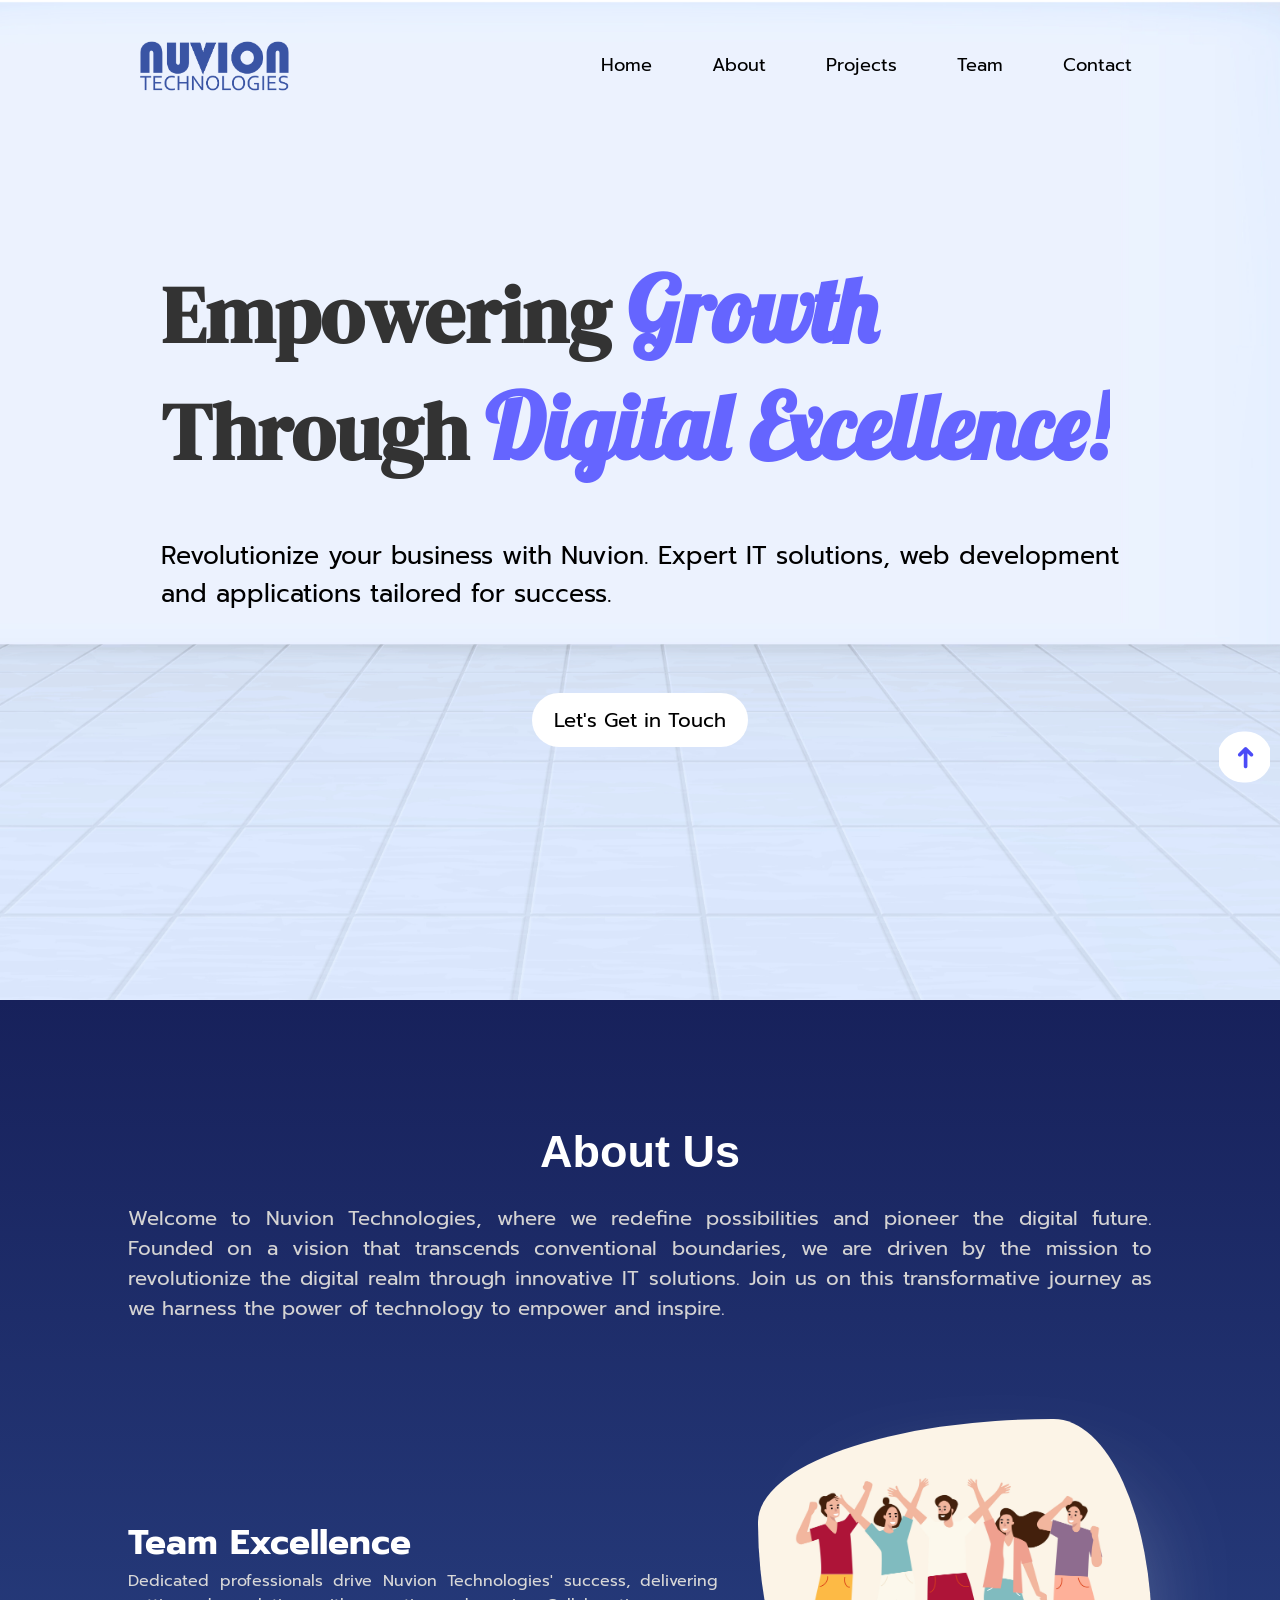
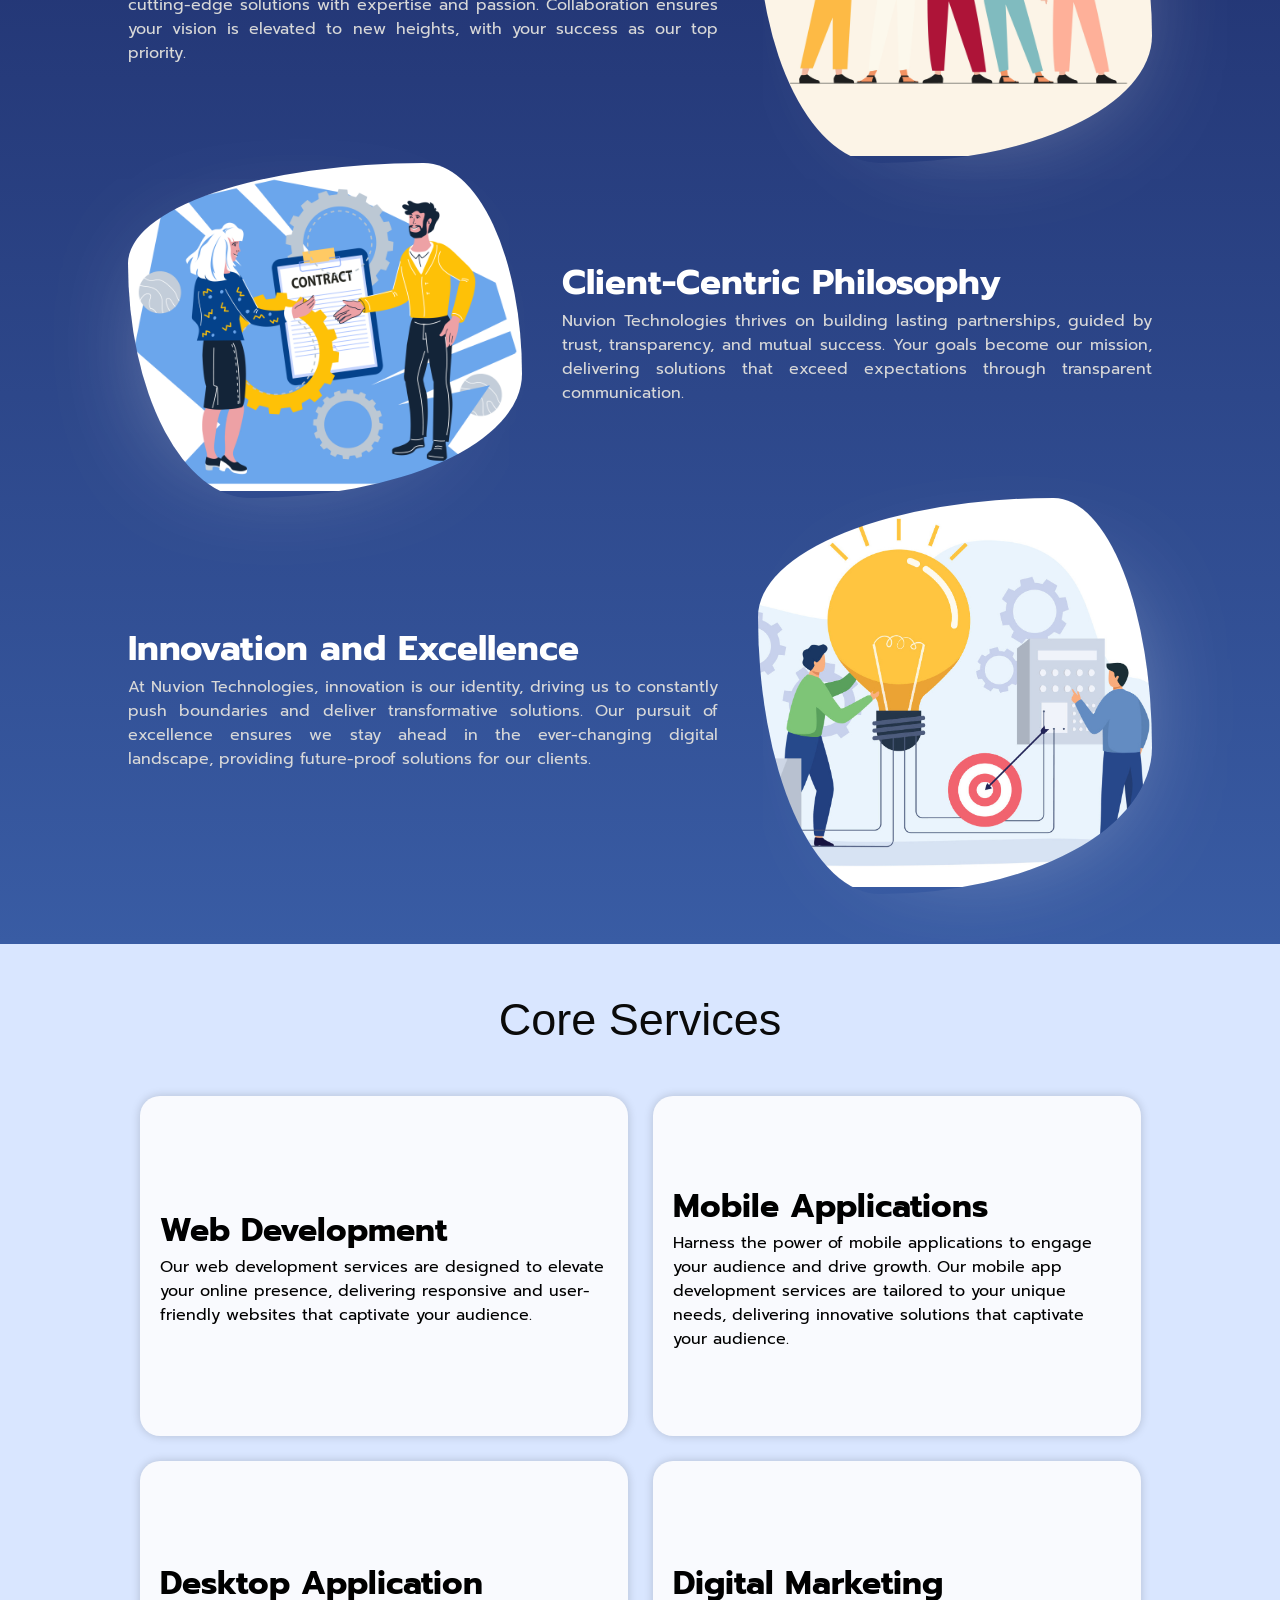
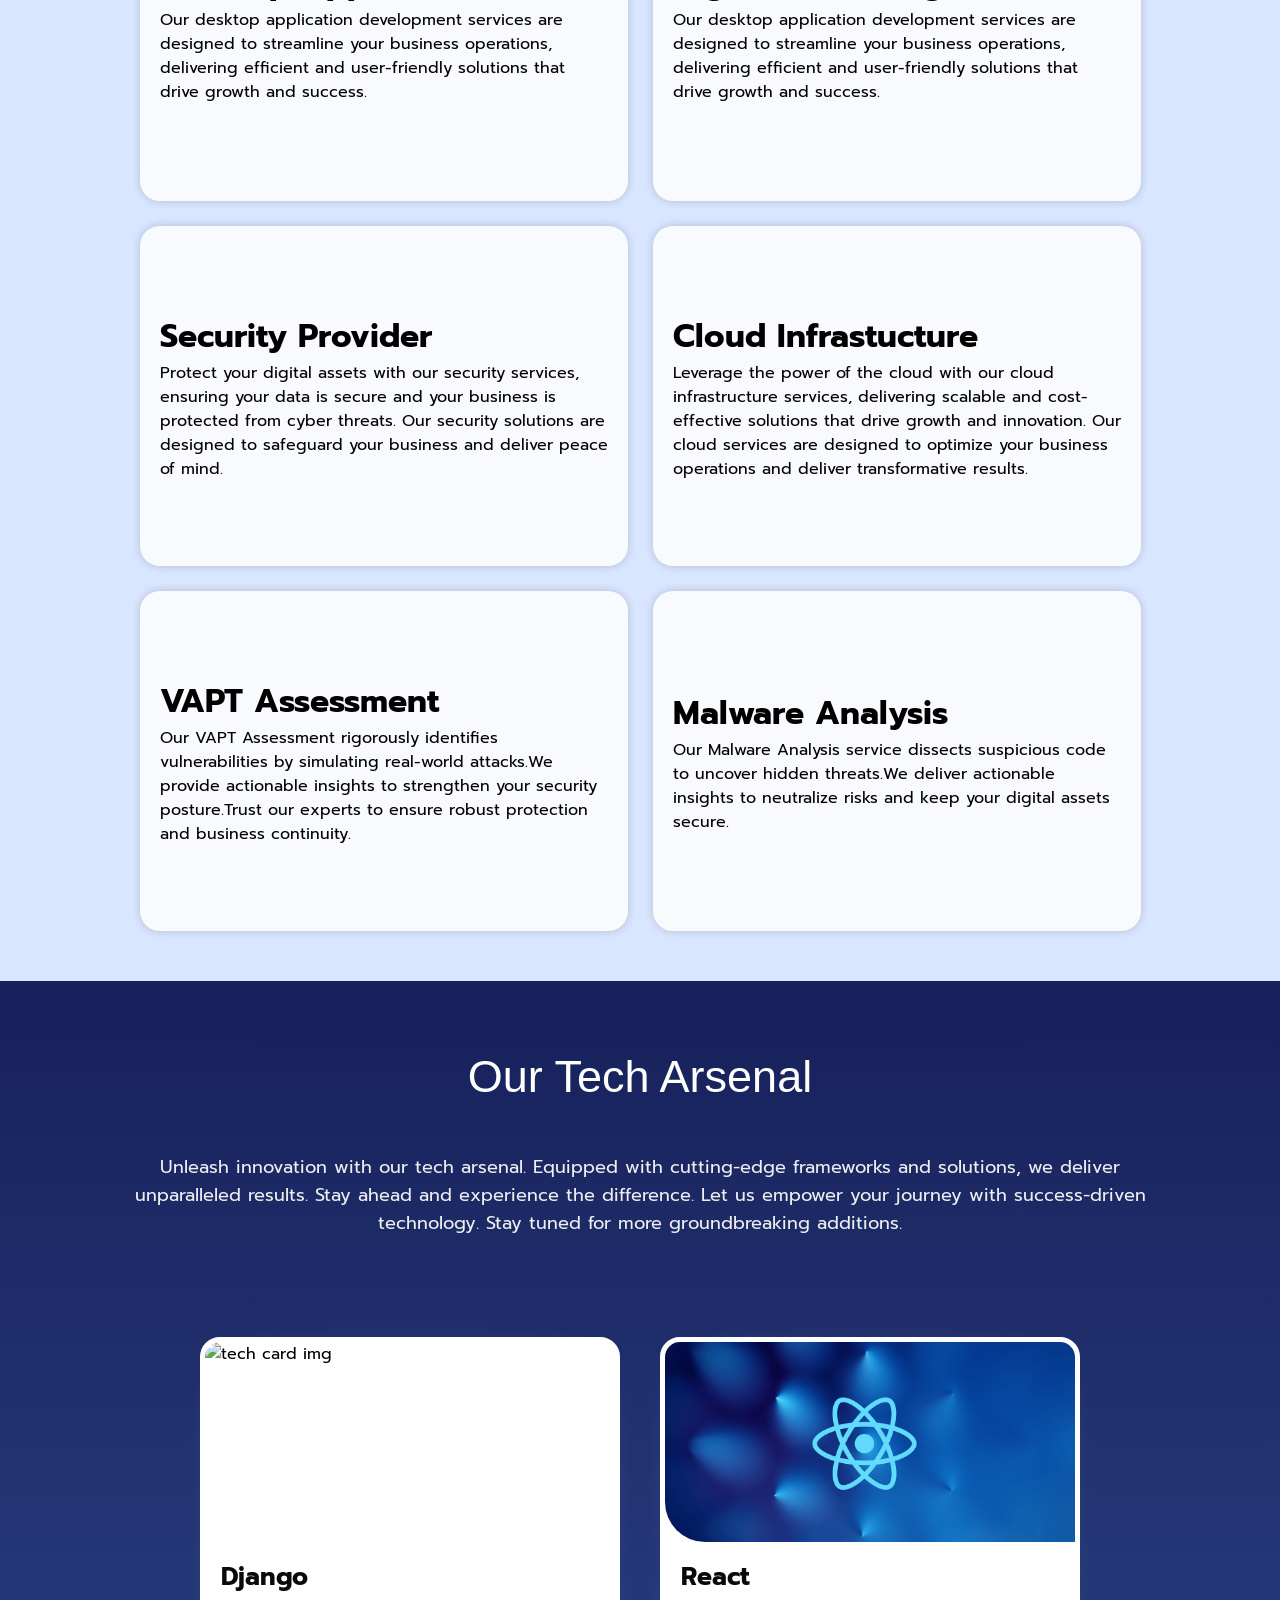
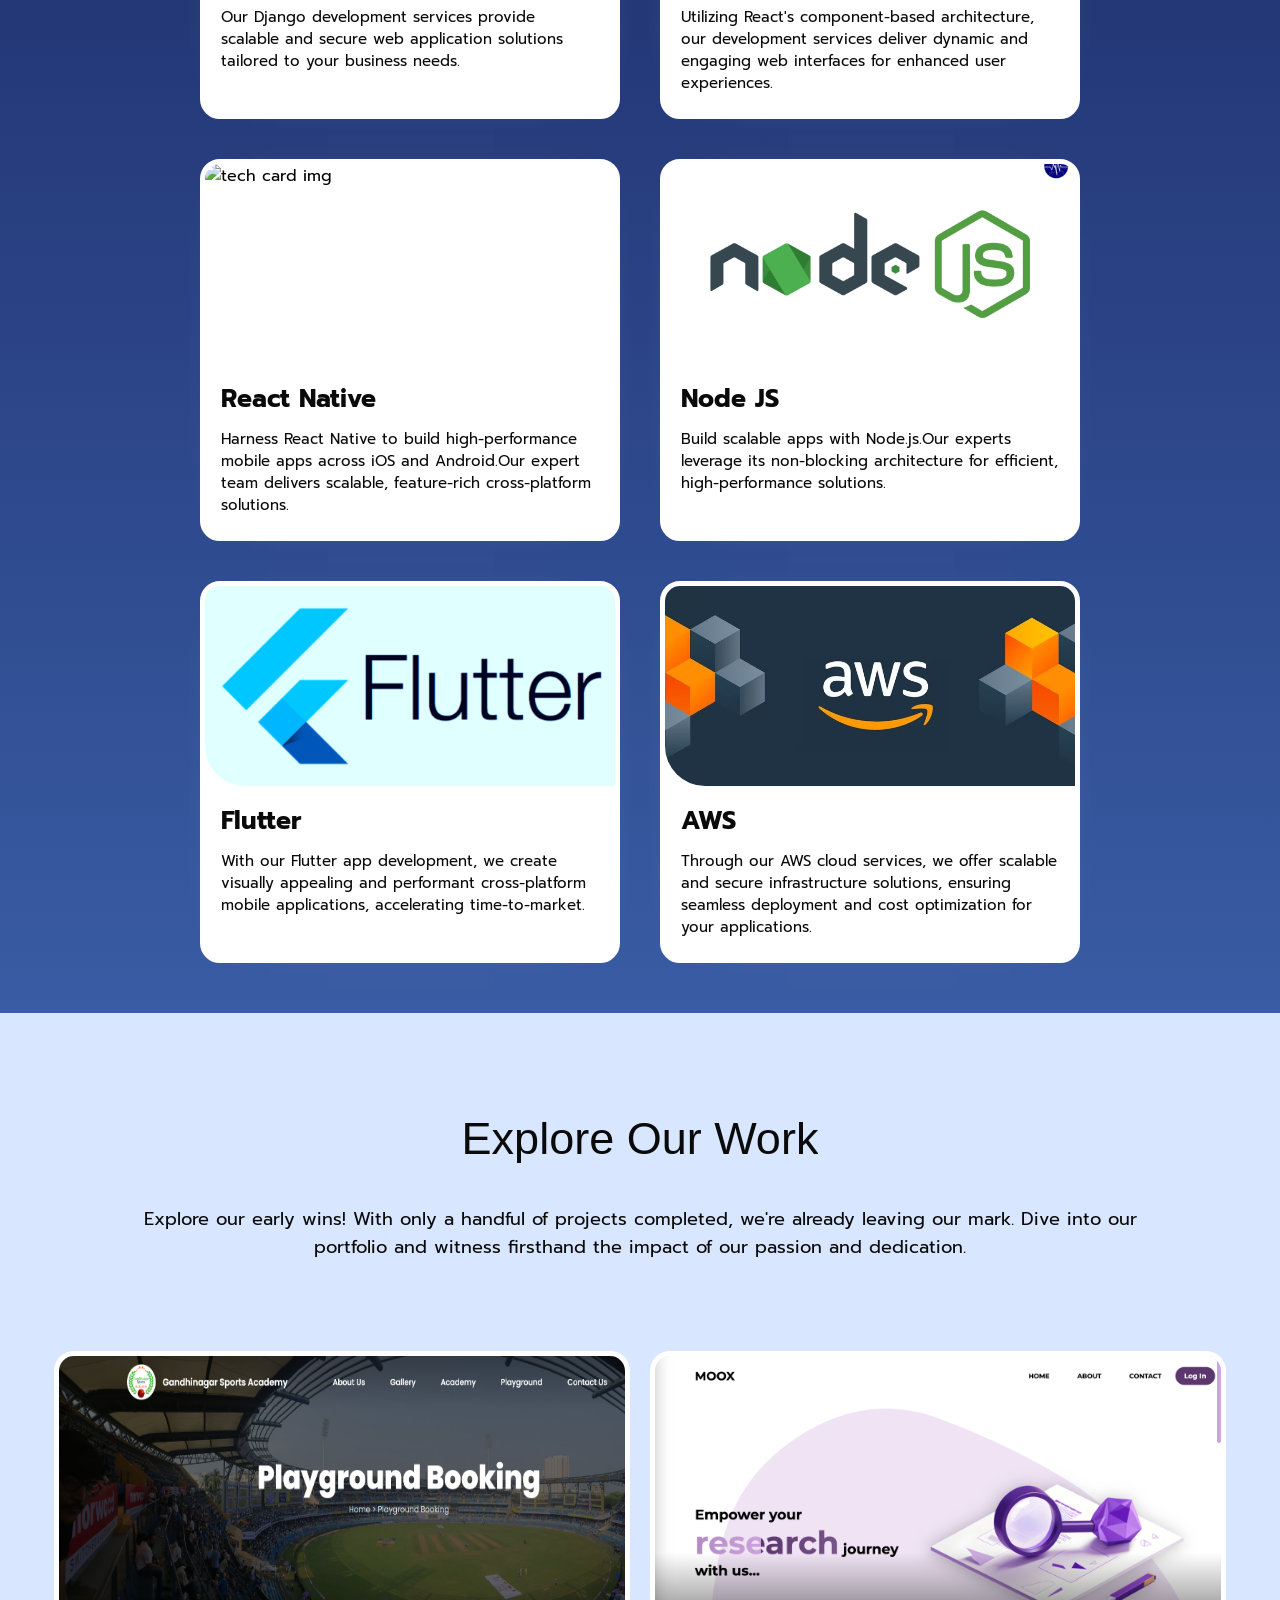
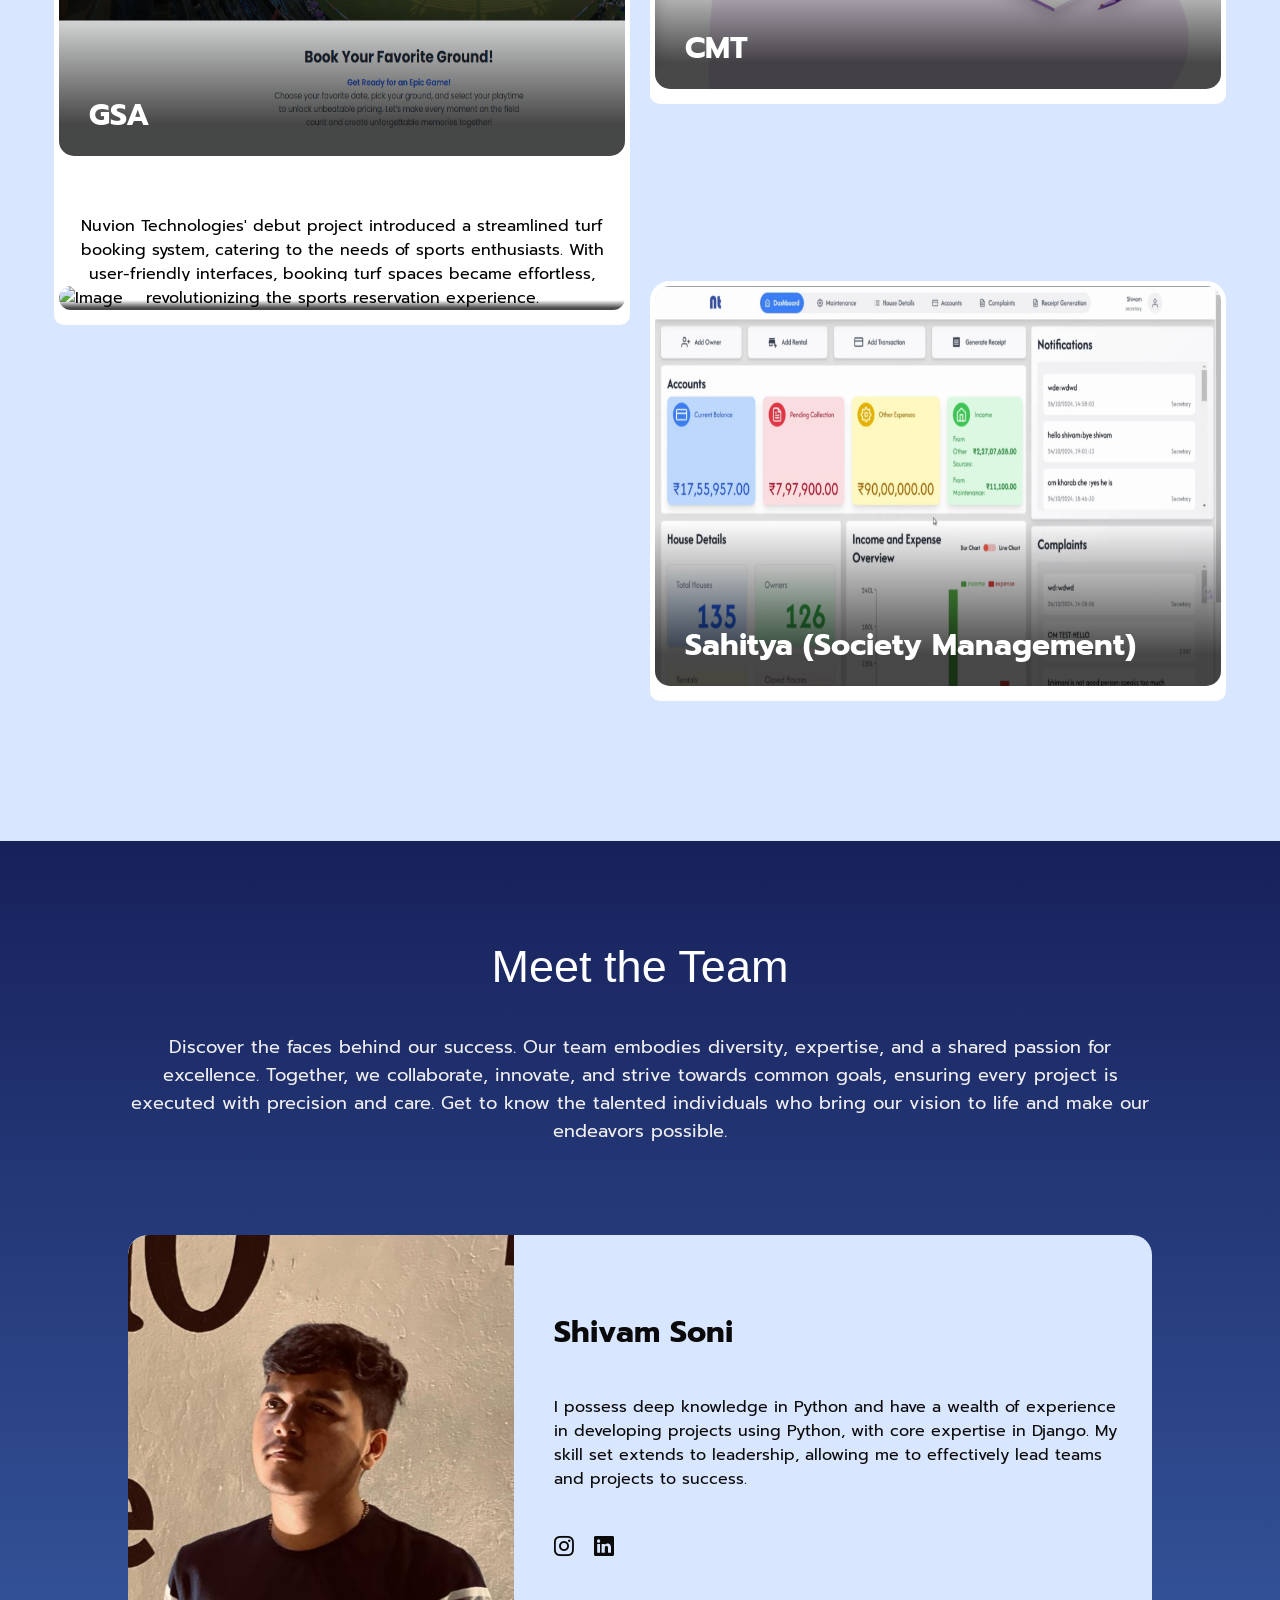
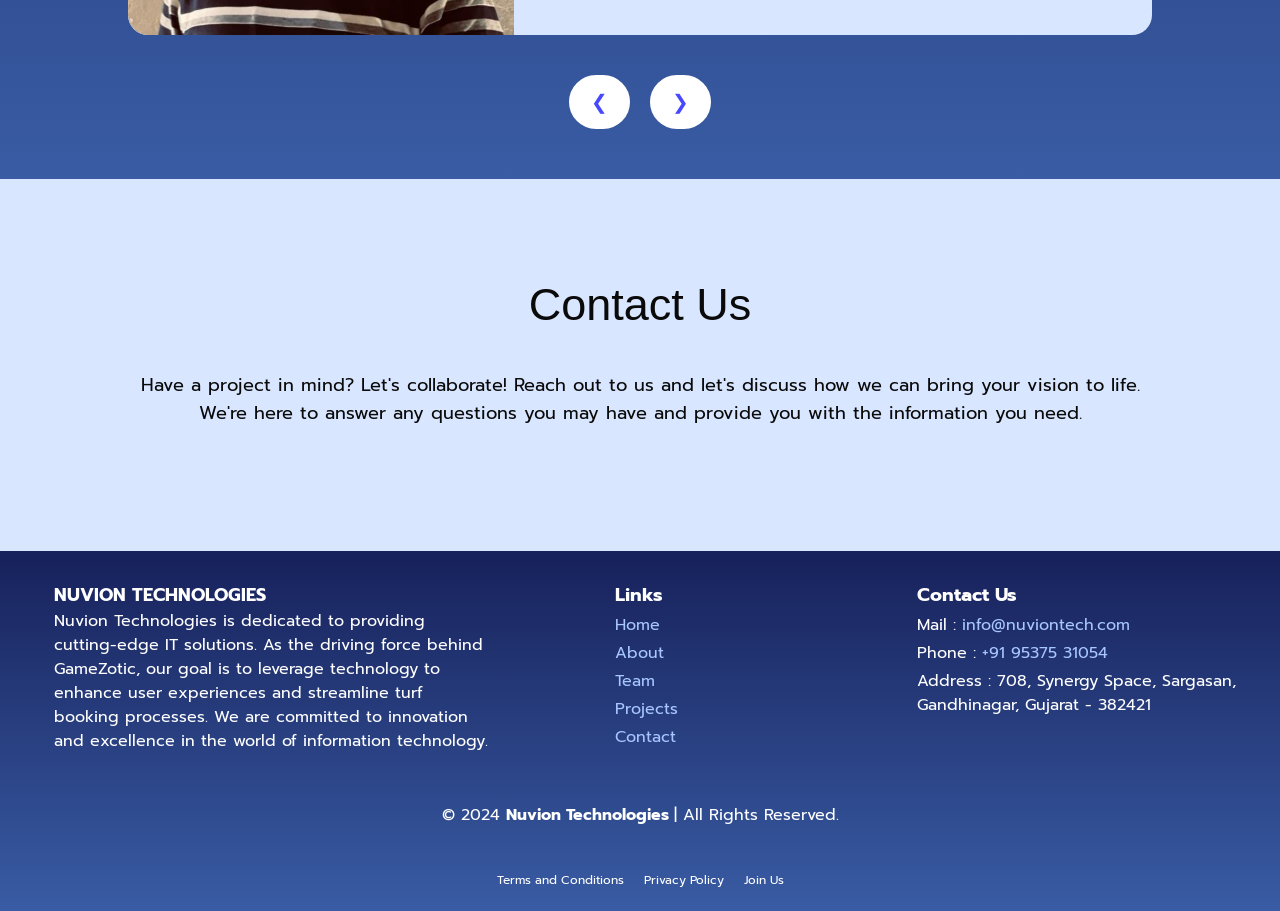
==== commit f5eb8277: "Update index.html" ====
--- a/index.html
+++ b/index.html
@@ -7,6 +7,7 @@
 j=d.createElement(s),dl=l!='dataLayer'?'&l='+l:'';j.async=true;j.src=
 'https://www.googletagmanager.com/gtm.js?id='+i+dl;f.parentNode.insertBefore(j,f);
 })(window,document,'script','dataLayer','GTM-TS4LPQXQ');</script>
+    <script src="https://www.google.com/recaptcha/api.js" async defer></script>
 <!-- End Google Tag Manager -->
     
       <!-- Google tag (gtag.js) -->
@@ -18,6 +19,8 @@
 
   gtag('config', 'G-1D3MD6Y8SG');
 </script>
+    <script async src="https://pagead2.googlesyndication.com/pagead/js/adsbygoogle.js?client=ca-pub-2740197924928276"
+     crossorigin="anonymous"></script>
     <script>
       document.addEventListener('keydown', function(event) {
           if ((event.ctrlKey && event.shiftKey && event.keyCode === 73) || (event.ctrlKey && event.shiftKey && event.keyCode === 67) ||
@@ -34,6 +37,7 @@
           event.preventDefault();
       });
      </script>
+    
 
 <style>
 @import url(https://fonts.googleapis.com/css?family=Prompt:100,100italic,200,200italic,300,300italic,regular,italic,500,500italic,600,600italic,700,700italic,800,800italic,900,900italic);
@@ -1032,6 +1036,14 @@
 
     <title>Nuvion Technologies</title>
     <meta name="google-site-verification" content="4vkEIoJupJwyWh5WNiFAEs6yeDyD_wnPQDp_KOllepQ" />
+    <script>
+    // Execute reCAPTCHA on page load
+    window.onload = function() {
+      grecaptcha.execute('6LcHN1orAAAAAIoOhahb0xietE5M9ZuYyaR-PJwz', { action: 'page_load' })
+        .then(function(token) {
+        });
+    };
+  </script>
   </head>
 
 <body>
@@ -1591,35 +1603,7 @@
           </div>
           </div>
         </div>
-        <div class="team-card">
-          
-          <div class="mem-img"><img src="img/jeel.jpeg" alt="" /></div>
-          <div class="team-desc">
-          <div class="mem-name">Jeel Patel</div>
-          <div class="mem-desc">
-            Skilled in graphic design and social media management, I offer
-            creative solutions and effective brand promotion. With strong
-            communication skills, I confidently engage with clients to
-            understand and fulfill their needs.
-          </div>
-          <div class="mem-links">
-            <a
-              href="https://www.instagram.com/shiv0103__"
-              target="_blank"
-              title="Instagram"
-            >
-              <i class="bi-instagram"></i>
-            </a>
-            <a
-              href="https://www.linkedin.com/in/jeel-patel-8b9101225/"
-              target="_blank"
-              title="LinkedIn"
-            >
-              <i class="bi-linkedin"></i>
-            </a>
-          </div>
-          </div>
-        </div>
+
 
         <div class="team-button">
         <button class="team-button team-right" onclick="plusDivs(-1)">
@@ -1672,7 +1656,7 @@
             <h3>Contact Us</h3>
             <ul>
               <li>Mail : <a href="mailto:info@nuviontech.com">info@nuviontech.com</a></li>
-              <li>Phone : <a href="tel:+91 8799523738">+91 879 952 3738</a></li>
+              <li>Phone : <a href="tel:+919537531054">+91 95375 31054</a></li>
               <li>Address : <span>708, Synergy Space, Sargasan, Gandhinagar, Gujarat - 382421</span></li>
             </ul>
           </div>
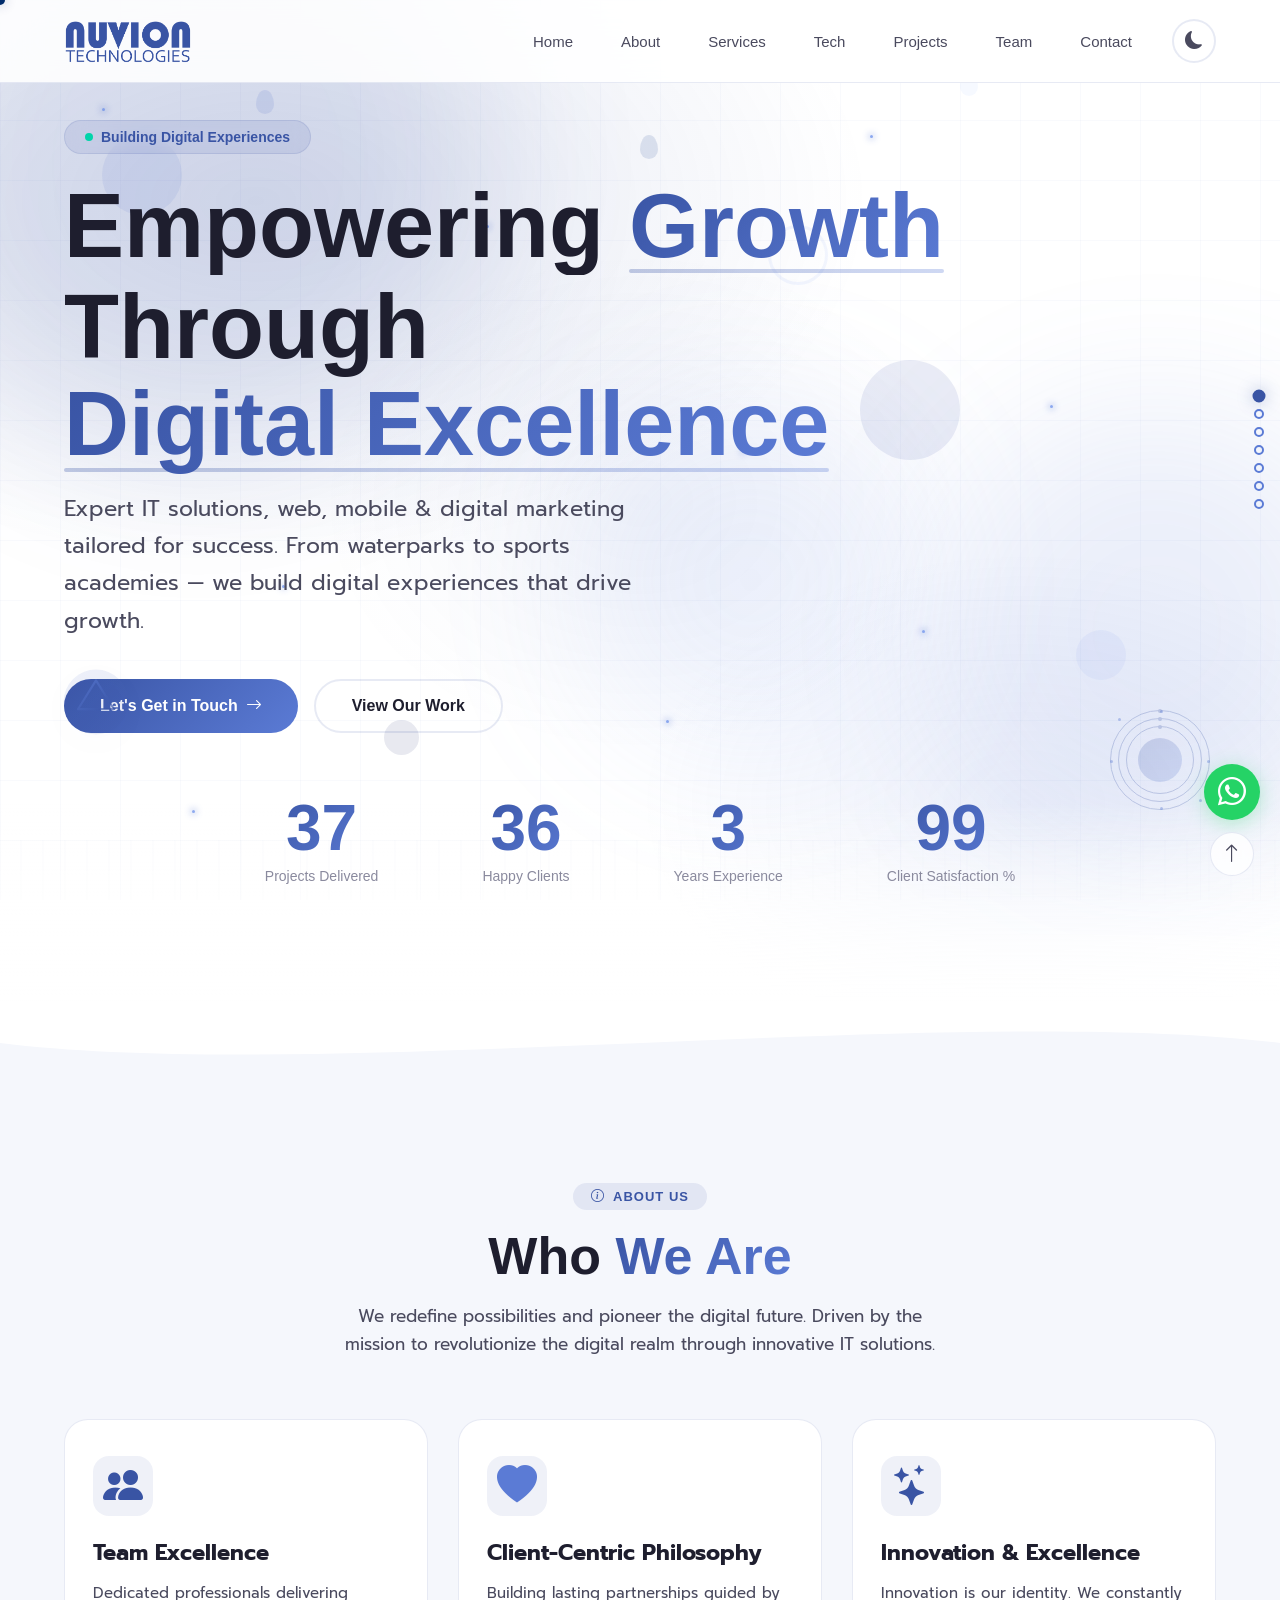
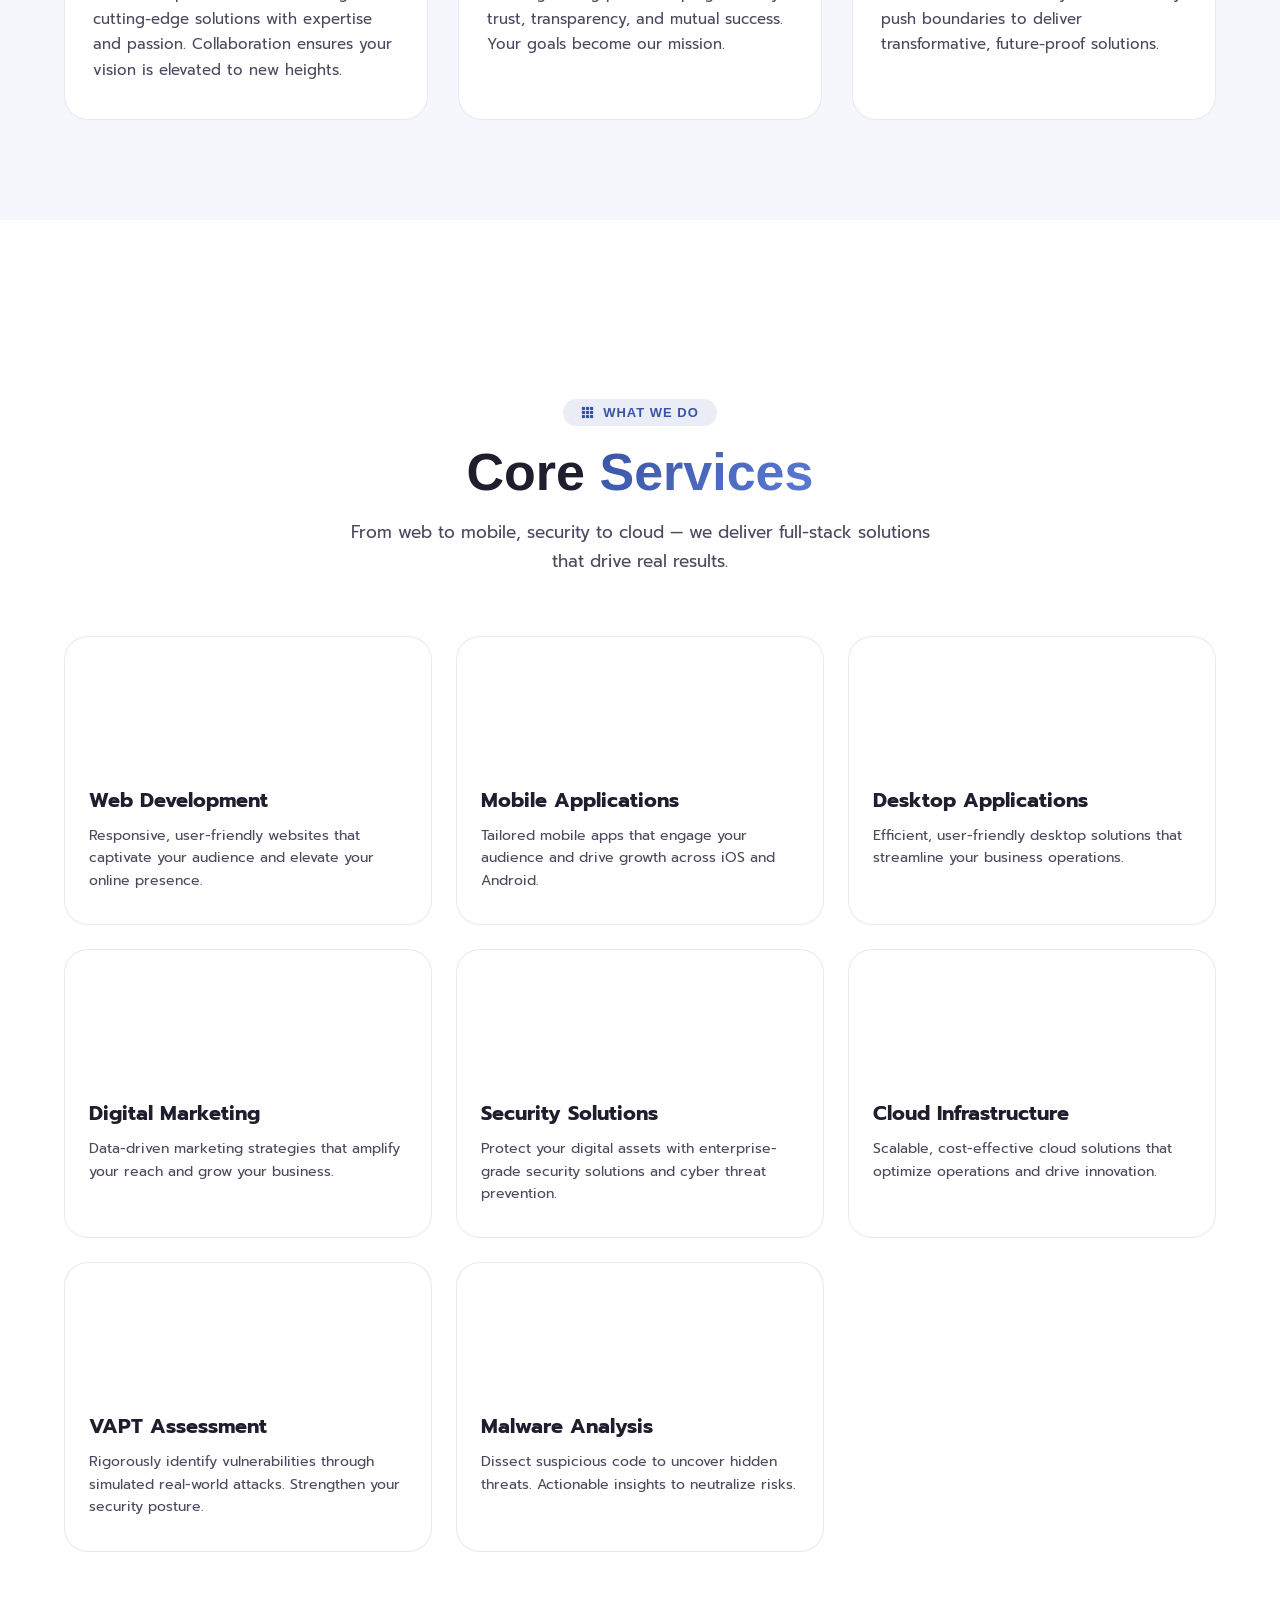
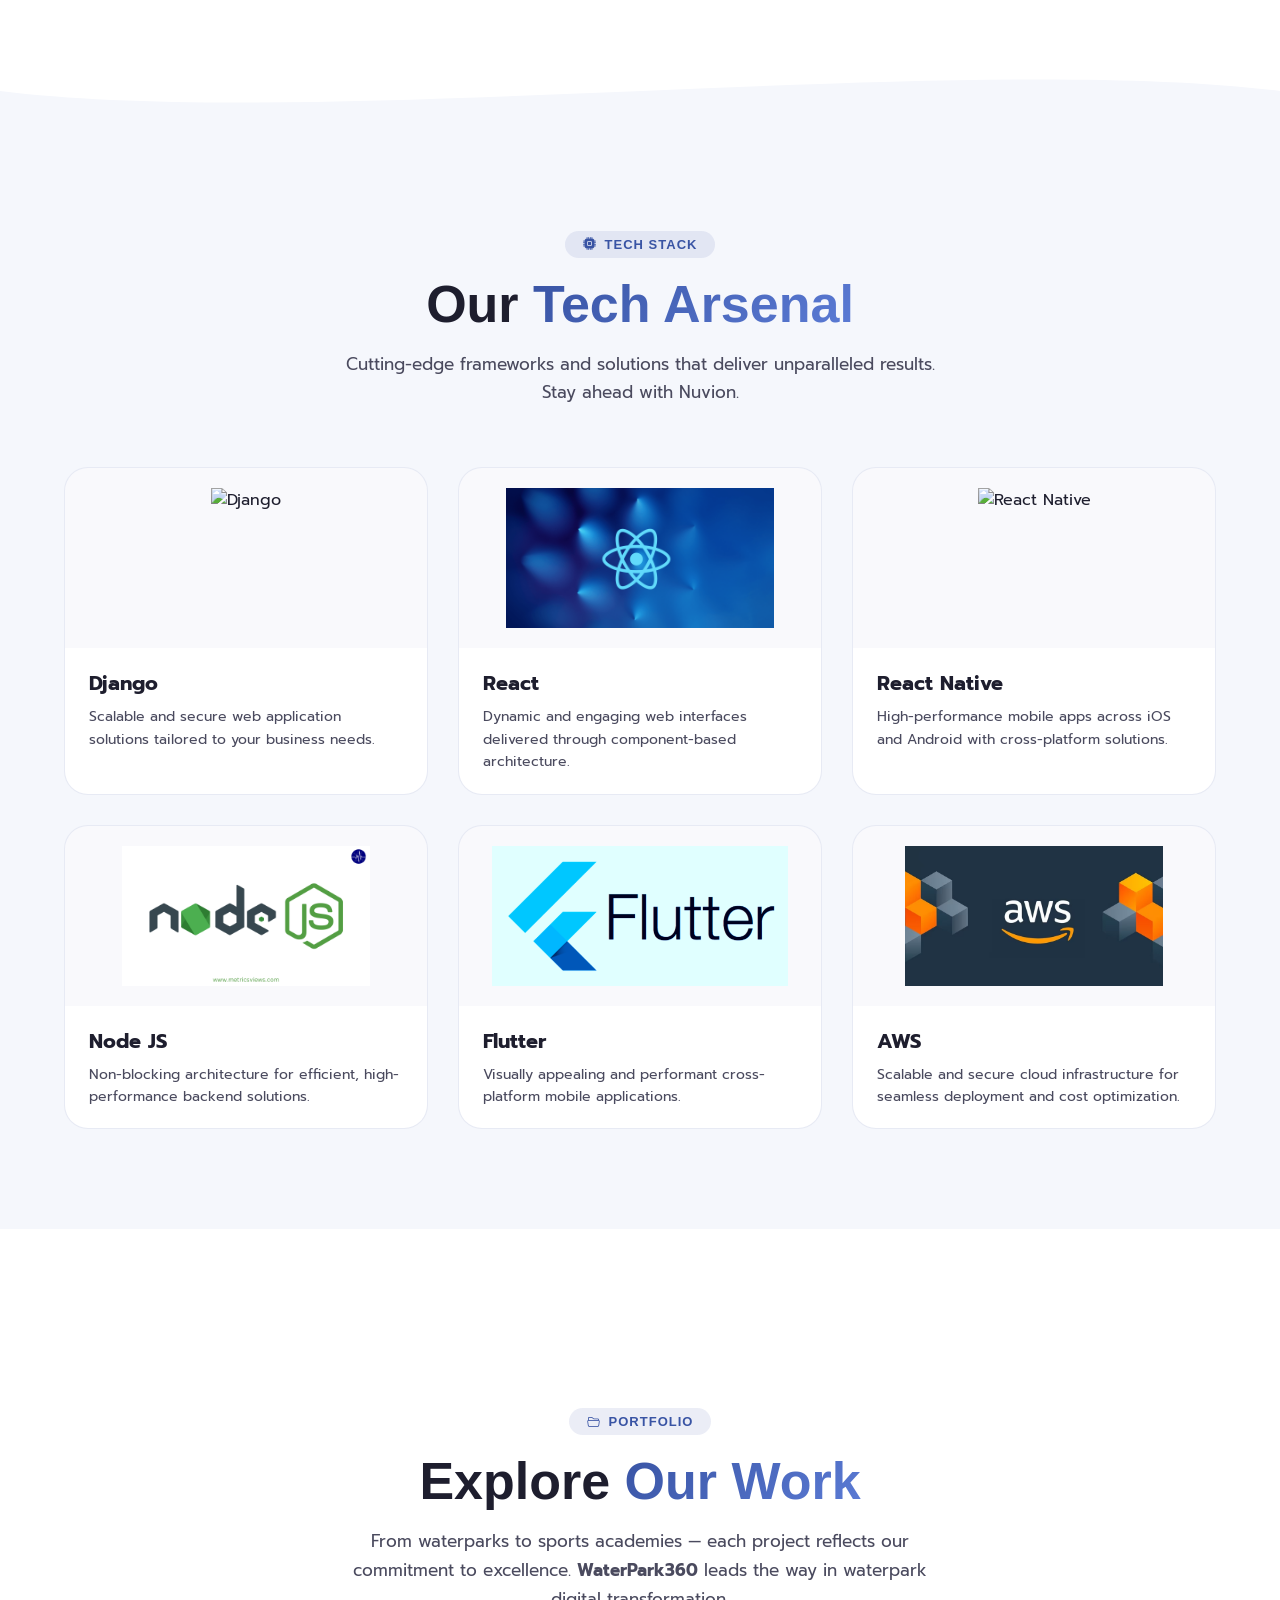
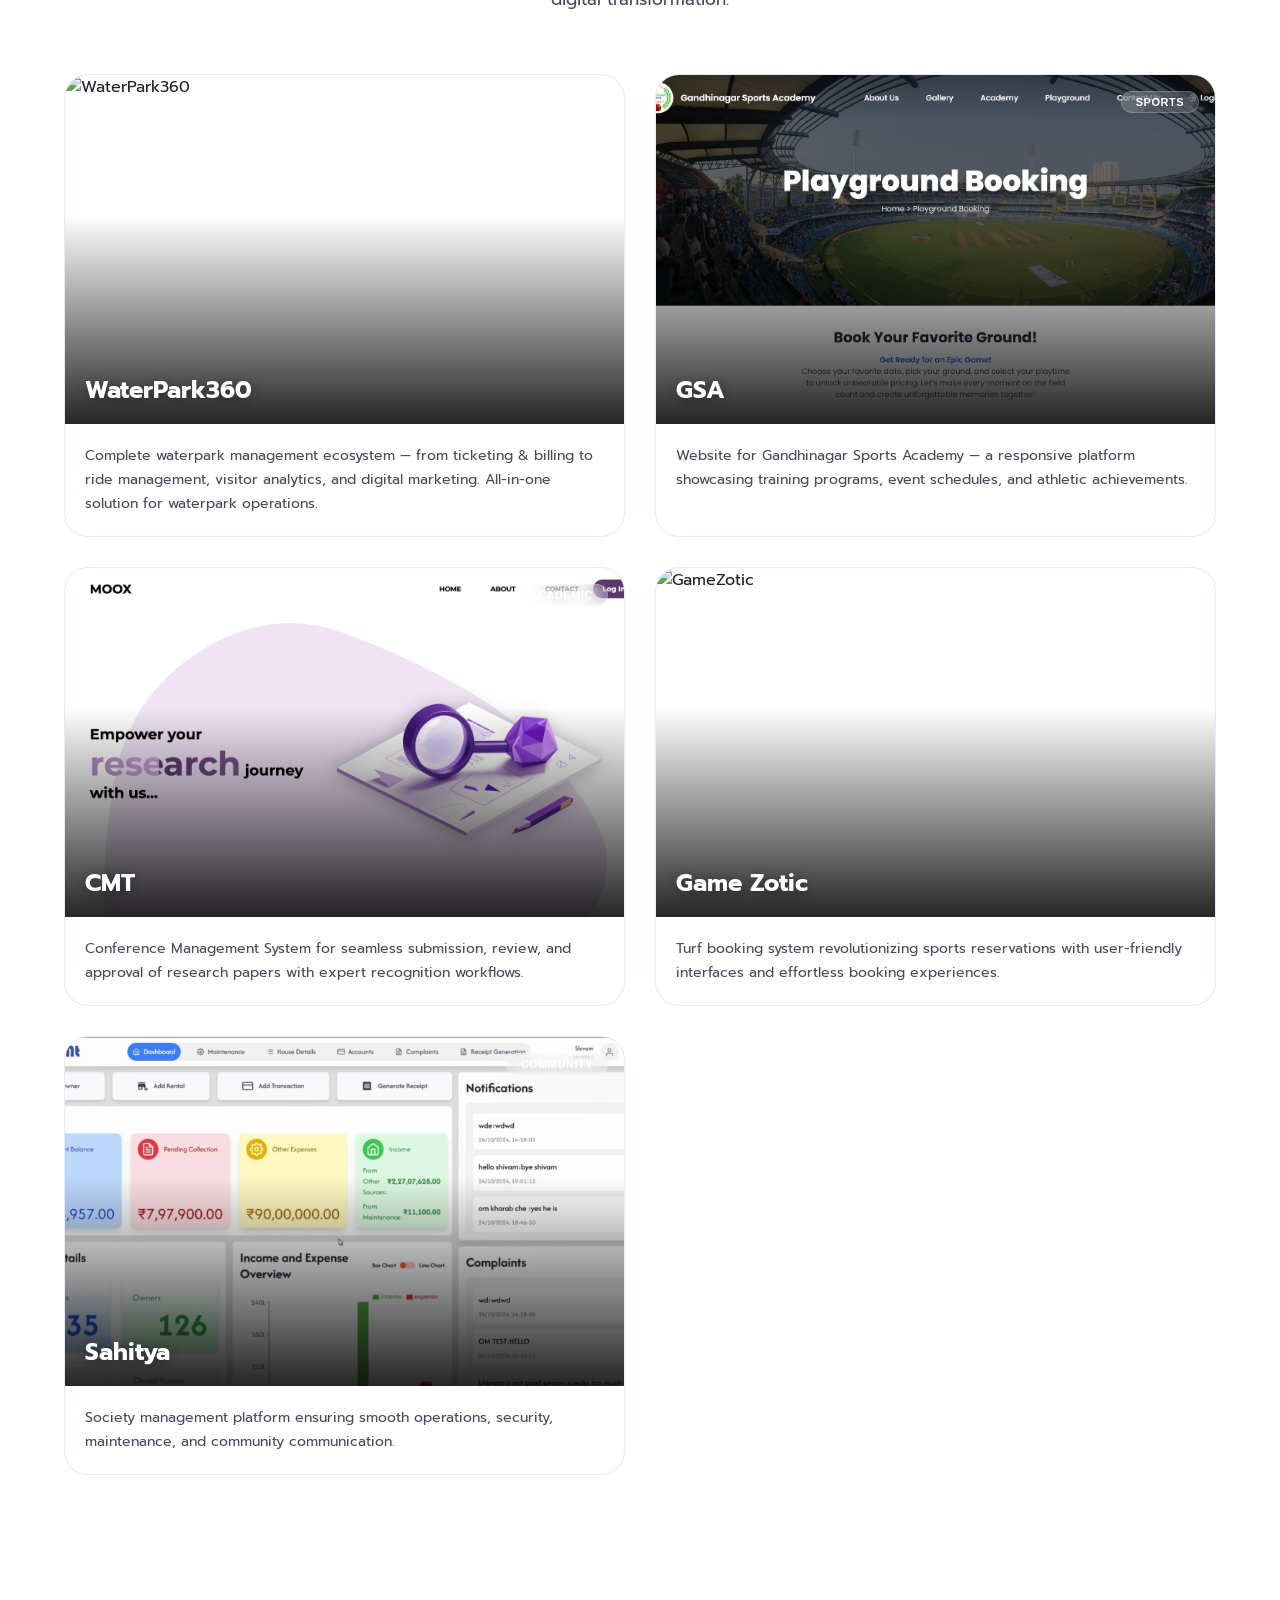
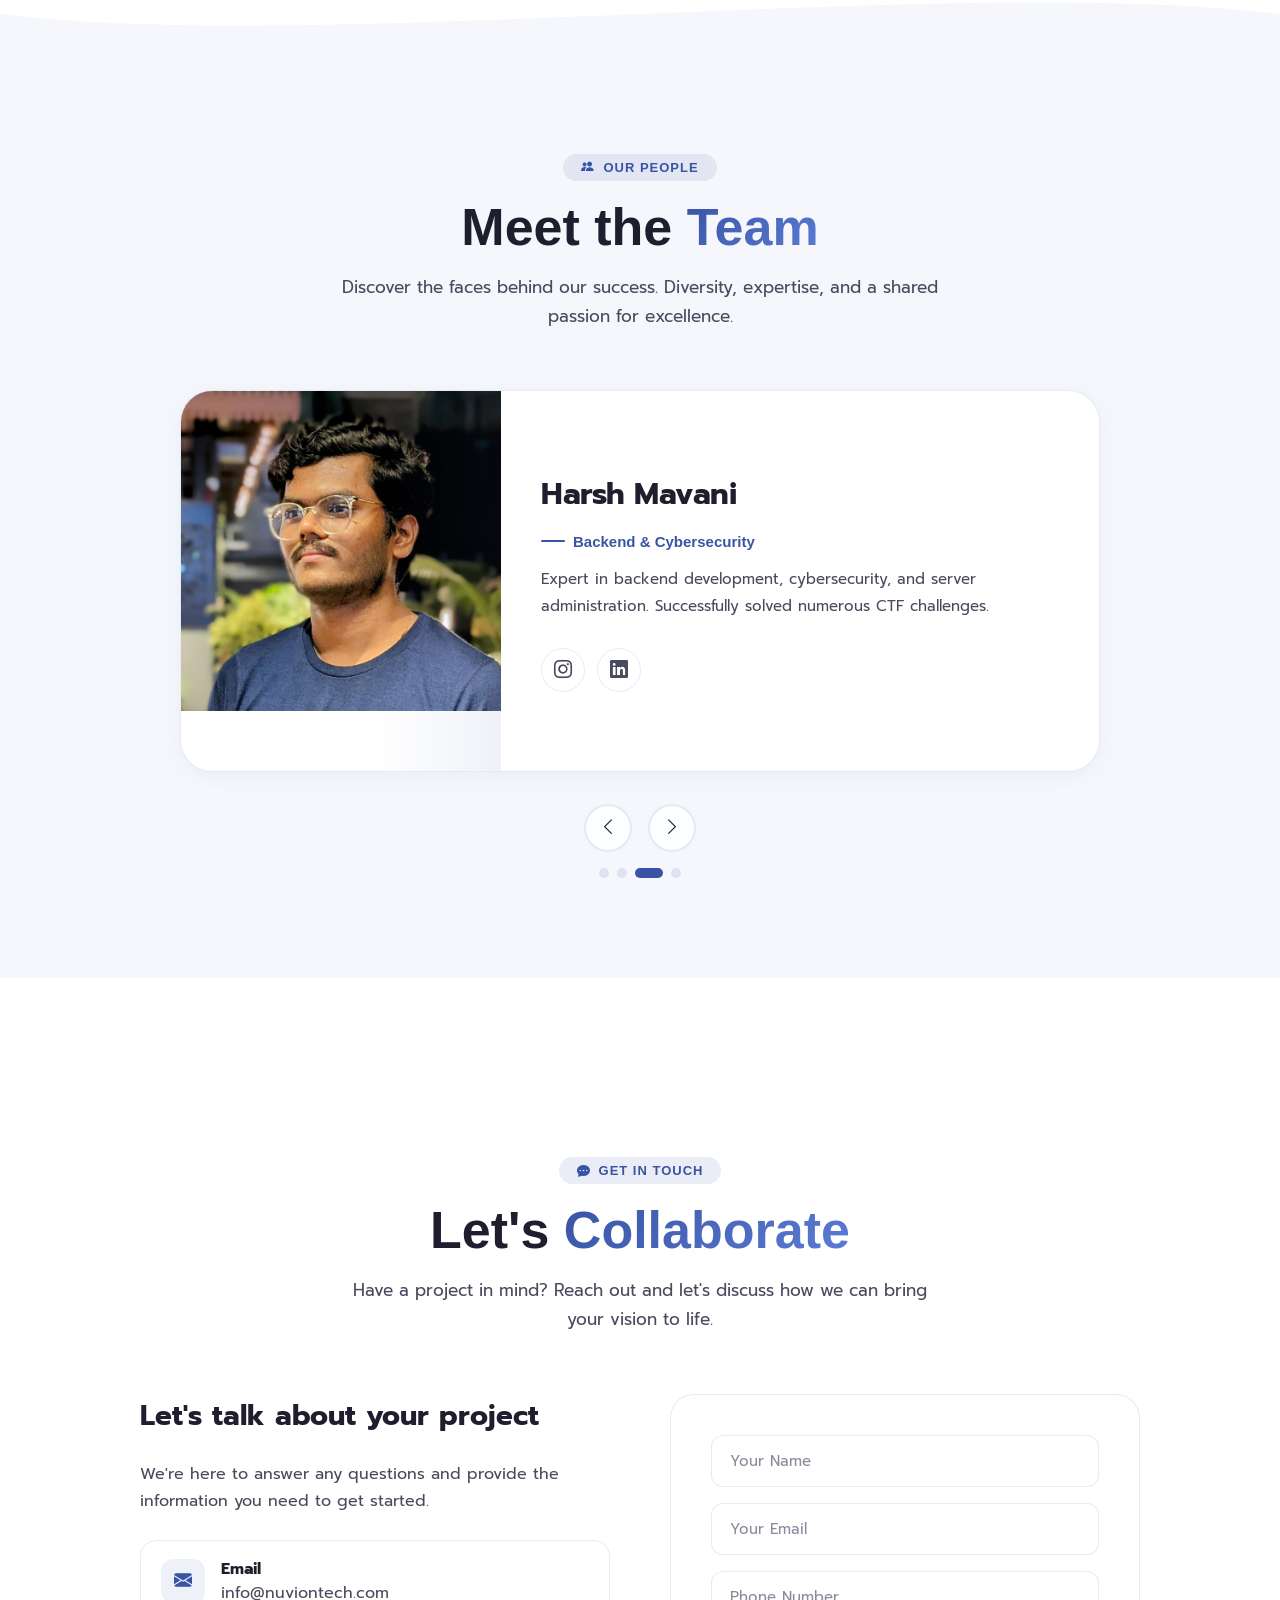
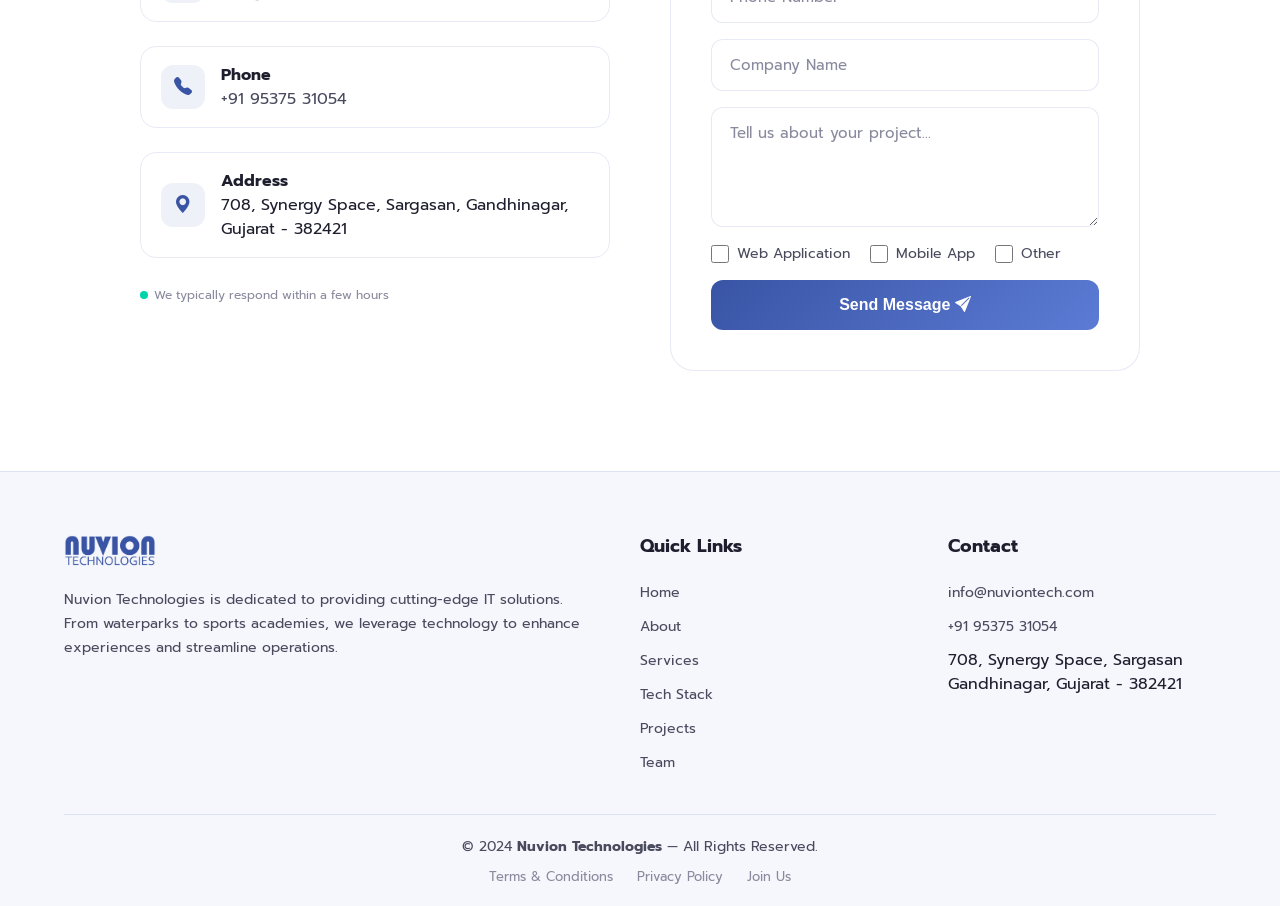
==== commit 778e06a1: "updated" ====
--- a/index.html
+++ b/index.html
@@ -1,1691 +1,572 @@
 <!DOCTYPE html>
-<ig="en">
-  <head>
-    <!-- Google Tag Manager -->
+<html lang="en">
+<head>
+<!-- Google Tag Manager -->
 <script>(function(w,d,s,l,i){w[l]=w[l]||[];w[l].push({'gtm.start':
 new Date().getTime(),event:'gtm.js'});var f=d.getElementsByTagName(s)[0],
 j=d.createElement(s),dl=l!='dataLayer'?'&l='+l:'';j.async=true;j.src=
 'https://www.googletagmanager.com/gtm.js?id='+i+dl;f.parentNode.insertBefore(j,f);
 })(window,document,'script','dataLayer','GTM-TS4LPQXQ');</script>
-    <script src="https://www.google.com/recaptcha/api.js" async defer></script>
+<script src="https://www.google.com/recaptcha/api.js" async defer></script>
 <!-- End Google Tag Manager -->
-    
-      <!-- Google tag (gtag.js) -->
+<!-- Google tag (gtag.js) -->
 <script async src="https://www.googletagmanager.com/gtag/js?id=G-1D3MD6Y8SG"></script>
 <script>
   window.dataLayer = window.dataLayer || [];
   function gtag(){dataLayer.push(arguments);}
   gtag('js', new Date());
-
   gtag('config', 'G-1D3MD6Y8SG');
 </script>
-    <script async src="https://pagead2.googlesyndication.com/pagead/js/adsbygoogle.js?client=ca-pub-2740197924928276"
-     crossorigin="anonymous"></script>
-    <script>
-      document.addEventListener('keydown', function(event) {
-          if ((event.ctrlKey && event.shiftKey && event.keyCode === 73) || (event.ctrlKey && event.shiftKey && event.keyCode === 67) ||
-              (event.ctrlKey && event.KeyCode === 85) || (event.keyCode === 123)) {
-              event.preventDefault(); // Prevent the default behavior
-          }
-          if (event.ctrlKey && event.keyCode === 85) {
-              event.preventDefault(); // Prevent the default behavior
-          }
-      });
-  
-      // Prevent right-click context menu
-      window.addEventListener('contextmenu', function(event) {
-          event.preventDefault();
-      });
-     </script>
-    
+<script async src="https://pagead2.googlesyndication.com/pagead/js/adsbygoogle.js?client=ca-pub-2740197924928276" crossorigin="anonymous"></script>
+<script>
+  document.addEventListener('keydown', function(e) {
+    if ((e.ctrlKey && e.shiftKey && e.keyCode === 73) || (e.ctrlKey && e.shiftKey && e.keyCode === 67) || (e.ctrlKey && e.keyCode === 85) || (e.keyCode === 123)) e.preventDefault();
+  });
+  window.addEventListener('contextmenu', function(e) { e.preventDefault(); });
+</script>
+
+<meta charset="UTF-8" />
+<meta name="viewport" content="width=device-width, initial-scale=1.0" />
+<link rel="shortcut icon" href="./img/logo_nt.png" type="image/x-icon" />
+<link rel="manifest" href="/manifest.json" />
+<meta name="apple-mobile-web-app-capable" content="yes" />
+<meta name="apple-mobile-web-app-status-bar-style" content="black-translucent" />
+<meta name="apple-mobile-web-app-title" content="Nuvion Tech" />
+<link rel="stylesheet" href="styles.css" />
+<link rel="stylesheet" href="shapes.css" />
+<link rel="stylesheet" href="resp.css" />
+<link rel="stylesheet" href="https://cdn.jsdelivr.net/npm/bootstrap-icons/font/bootstrap-icons.css" />
+<link rel="stylesheet" href="https://cdnjs.cloudflare.com/ajax/libs/font-awesome/4.7.0/css/font-awesome.min.css" />
 
 <style>
 @import url(https://fonts.googleapis.com/css?family=Prompt:100,100italic,200,200italic,300,300italic,regular,italic,500,500italic,600,600italic,700,700italic,800,800italic,900,900italic);
 @import url(https://fonts.googleapis.com/css?family=DM+Serif+Display:regular,italic);
 @import url(https://fonts.googleapis.com/css?family=Lobster:regular);
-
-@font-face {
-  font-family: 'Nuvion';
-  src: url('img/BAUHS93.ttf') format("truetype");
-}
-
-/* ANIMATION */
-.fade-in {
-  /* Initially, move the div down by 20px */
-  animation: fadeInAnimation 1s ease-in forwards; /* Apply fade-in animation */
-}
-
-@keyframes fadeInAnimation {
-  from {
-    opacity: 0;
-    transform: translateY(
-      20px
-    ); /* Move the div down by 20px at the start of animation */
-  }
-  to {
-    opacity: 1;
-    transform: translateY(0); /* Move the div back to its original position */
-  }
-}
-
-* {
-  margin: 0;
-  padding: 0;
-  font-family: "Prompt", sans-serif;
-  overflow-x: hidden;
-  scroll-behavior: smooth;
-}
-::-webkit-scrollbar {
-  width: 10px;
-}
-
-::-webkit-scrollbar-thumb {
-  background-color: white;
-  border-radius: 6px;
-  border: 2px solid black;
-}
-
-::-webkit-scrollbar-track {
-  background-color: black;
-}
-
-body {
-  min-height: 100vh;
-  overflow-x: hidden;
-}
-.main {
-  
-  background: url('img/bg.png') no-repeat center/cover !important;
-  background-attachment: fixed;
-}
-@keyframes slide {
-  0% {
-    background-position: 0% 50%;
-  }
-  50% {
-    background-position: 100% 50%;
-  }
-  100% {
-    background-position: 0% 50%;
-  }
-}
-
-/* NAVBAR */
-nav {
-  display: flex !important;
-  background-color: transparent;
-  justify-content: space-between;
-  align-items: center;
-  padding: 30px 10vw;
-  width: 80vw;
-  transition: all 0.3s ease;
-  position: fixed;
-  z-index: 999;
-  box-sizing: unset;
-}
-nav .header {
-  cursor: pointer;
-  border-radius: 5px;
-  padding: 5px 10px;
-  transition: all 0.3s ease;
-  /* Removed text styling since we're using an image logo */
-}
-
-nav .header img {
-  /* Adjust the height or width as needed for your logo */
-  height: 60px;
-  width: auto;
-  display: block;
-}
-
-nav-adder .header img {
-  height:70px;
-}
-
-nav .header:hover {
-  background-position: 0 0;
-}
-
-nav .links {
-  display: flex;
-  justify-content: space-between;
-  align-items: center;
-  gap: 20px;
-}
-
-nav a {
-  text-decoration: none;
-  color: black;
-  font-size: 18px;
-  transition: 0.3s;
-  /* font-family: 'Nuvion', sans-serif; */
-  border-radius: 50px;
-  padding: 10px 20px;
-}
-
-nav a:hover {
-  background-color: #333;
-  color: white;
-}
-
-nav a:focus {
-  background-color: #333;
-  color: white;
-}
-
-.nav-adder a{
- color:white;
- font-size:20px;
-}
-
-.nav-adder {
-  background-color: rgb(143, 188, 255) !important;
-  transform:scale(0.8) translateY(-20px);
-  border-radius: 0 0 70px 70px;
-  /* padding: 10px 10vw; */
-}
-
-/* HERO */
-.hero {
-  display: flex;
-  justify-content: center;
-  align-items: center;
-  flex-direction: column;
-  height: 100vh;
-  width: 100%;
-  margin-top: 100px;
-}
-.hero .hero-wrapper {
-  display: flex;
-  justify-content: center;
-  align-items: flex-start;
-  flex-direction: column;
-  margin-top: -100px;
-}
-.hero-text p {
-  font-size: 80px;
-  width: 100%;
-  font-weight: 900;
-  color: #333;
-  font-family: "DM Serif Display", serif;
-}
-.hero .hero-content {
-  font-size: 25px;
-  margin-top: 50px;
-  color: black;
-}
-.highlight {
-  font-family: "Lobster", sans-serif;
-  color: rgb(101, 101, 255);
-  font-size: 90px !important;
-}
-.book {
-  margin-top: 80px;
-  padding: auto;
-  overflow: visible;
-}
-.book button {
-  background-color: #ffffff;
-  color: black;
-  font-size: 20px;
-  padding: 10px 20px;
-  border-radius: 50px;
-  border: solid 2px #fff;
-  cursor: pointer;
-  transition: 0.3s;
-  animation: updown 1s infinite alternate;
-}
-.book button:hover {
-  background-color: transparent;
-  border: solid 2px rgb(101, 101, 255);
-  color: rgb(101, 101, 255);
-}
-@keyframes updown {
-  0%{
-    transform: translateY(20px);
-  }
-  100%{
-    transform: translateY(-20px);
-  }
-}
-
-/* ABOUT */
-.about {
-  display: flex;
-  justify-content: center;
-  flex-direction: column;
-  align-items: center;
-  height: auto;
-  width: 100%;
-  background: rgb(23, 33, 91);
-  background: -moz-linear-gradient(
-    180deg,
-    rgba(23, 33, 91, 1) 0%,
-    rgba(57, 92, 164, 1) 100%
-  );
-  background: -webkit-linear-gradient(
-    180deg,
-    rgba(23, 33, 91, 1) 0%,
-    rgba(57, 92, 164, 1) 100%
-  );
-  background: linear-gradient(
-    180deg,
-    rgba(23, 33, 91, 1) 0%,
-    rgba(57, 92, 164, 1) 100%
-  );
-}
-.about .head {
-  display: flex;
-  justify-content: center;
-  flex-direction: column;
-  align-items: center;
-  /* background-color: rgb(255, 255, 255); */
-  padding: 20px 0;
-  margin-top: 80px;
-}
-.main-head {
-  font-size: 45px;
-  color: white;
-  margin: 2% 0 0 0;
-  font-family: "Nuvion", sans-serif;
-}
-.head p {
-  font-size: 20px;
-  color: rgb(212, 211, 211);
-  margin: 2% 0 2% 0;
-  width: 80%;
-  text-align: justify;
-}
-.about-content {
-  display: flex;
-  justify-content: center;
-  align-items: center;
-  flex-wrap: wrap;
-  width: 80%;
-  margin: 50px 0;
-  overflow: visible !important;
-}
-.acard {
-  display: flex;
-  align-items: center;
-  justify-content: center;
-  flex-direction: row;
-  overflow: visible !important;
-  color: #fff;
-}
-.acard:nth-child(2) {
-  flex-direction: row-reverse;
-}
-.acard p {
-  text-align: justify;
-  color: #d8d8d8;
-}
-.acard-wrapper {
-  width: 60%;
-  margin-right: 40px;
-}
-.acard h1 {
-  font-size: 35px;
-  color: #fff;
-  font-family: "Prompt", sans-serif;
-}
-.card-rev {
-  margin-left: 40px !important;
-  margin-right: 0 !important;
-}
-.about-img {
-  width: 40%;
-  border-radius: 75% 25% 69% 31% / 30% 63% 37% 70%;
-  -webkit-box-shadow: 33px 23px 129px -92px rgba(0, 0, 0, 0.75);
-  -moz-box-shadow: 33px 23px 129px -92px rgba(0, 0, 0, 0.75);
-  box-shadow: 33px 23px 129px -92px rgba(255, 255, 255, 0.75);
-  transition: 0.3s ease;
-}
-.img-rev {
-  -webkit-box-shadow: -33px 23px 129px -92px rgba(0, 0, 0, 0.75);
-  -moz-box-shadow: -33px 23px 129px -92px rgba(0, 0, 0, 0.75);
-  box-shadow: -33px 23px 129px -92px rgba(255, 255, 255, 0.75);
-}
-.about-img img {
-  width: 100%;
-  height: 100%;
-  background-size: contain;
-}
-.about-img:hover {
-  transform: translate(-8px, -8px);
-  border-radius: 75% 25% 69% 31% / 30% 63% 37% 70%;
-  -webkit-box-shadow: 40px 30px 129px -92px rgba(0, 0, 0, 0.75);
-  -moz-box-shadow: 40px 30px 129px -92px rgba(0, 0, 0, 0.75);
-  box-shadow: 40px 30px 129px -92px rgba(255, 255, 255, 0.75);
-}
-@media only screen and (max-width: 768px) {
-  .about-content {
-    display: flex;
-    align-items: center;
-    justify-content: center;
-    flex-direction: column;
-    width: 100%;
-  }
-  .acard {
-    margin: 20px;
-  }
-}
-
-/* CORE SERVICES */
-.core {
-  background-color: #d9e6ff;
-}
-.core .head {
-  color: #0a0a0a;
-  font-size: 45px;
-  text-align: center;
-  margin: 50px 0;
-  font-family: "Nuvion", sans-serif;
-}
-.core-cards {
-  display: flex;
-  justify-content: center;
-  align-items: center;
-  flex-wrap: wrap;
-  gap: 25px;
-  margin: 50px 0;
-  overflow: visible !important;
-}
-.ccard {
-  display: flex;
-  justify-content: center;
-  align-items: center;
-  flex-direction: column;
-  background-color: #f9fafe;
-  width: 35%;
-  height: 320px;
-  padding: 10px 20px;
-  border-radius: 20px;
-  box-shadow: 0px 0px 10px 0px rgba(0, 0, 0, 0.178);
-  transition: 0.3s;
-  opacity: 0;
-  transform: translateY(20px);
-}
-.ccard:hover {
-  background-color: #fff;
-  box-shadow: 0px 0px 25px 4px rgba(0, 0, 0, 0.307);
-}
-
-.ccard .soon {
-  margin-top: 10px;
-  color: rgb(255, 111, 111);
-  font-weight: 700;
-}
-.side-links {
-  position: fixed;
-  display: flex;
-  align-items: center;
-  flex-direction: column;
-  bottom: 20px;
-  right: 10px;
-  cursor: pointer;
-  transition: 0.3s;
-  height: 150px;
-  z-index: 99;
-}
-.side-links .scrolltotop {
-  transform: rotate(-90deg);
-  background-color: white;
-  border-radius: 50px;
-  padding: 4px 13px;
-}
-.side-links .scrolltotop a {
-  font-size: 30px;
-  text-decoration: none;
-  color: rgb(75, 75, 247);
-}
-
-/* TECH STACK */
-.tech {
-  background: -moz-linear-gradient(
-    180deg,
-    rgba(23, 33, 91, 1) 0%,
-    rgba(57, 92, 164, 1) 100%
-  );
-  background: -webkit-linear-gradient(
-    180deg,
-    rgba(23, 33, 91, 1) 0%,
-    rgba(57, 92, 164, 1) 100%
-  );
-  background: linear-gradient(
-    180deg,
-    rgba(23, 33, 91, 1) 0%,
-    rgba(57, 92, 164, 1) 100%
-  );
-  height: auto;
-  display: flex;
-  justify-content: center;
-  align-items: center;
-  flex-direction: column;
-}
-.tech .head {
-  color: #fff;
-  font-size: 45px;
-  text-align: center;
-  margin-top: 70px;
-  font-family: "Nuvion", sans-serif;
-}
-.tech .tech-desc {
-  font-size: 18px;
-  color: #eee;
-  width: 80%;
-  text-align: center;
-  margin: 50px 0;
-}
-.tech .tech-cards {
-  display: flex;
-  justify-content: center;
-  align-items: center;
-  flex-wrap: wrap;
-  gap: 40px;
-  margin: 50px 0;
-  width: 80%;
-  overflow: visible;
-}
-.tech-cards .tcard {
-  display: flex;
-  justify-content: space-between;
-  flex-direction: column;
-  width: 40%;
-  background-color: white;
-  border-radius: 20px;
-  box-shadow: 0px 0px 50px -51px rgba(255, 255, 255, 1);
-  border: 5px solid #fff;
-  transition: 0.3s ease;
-}
-.tcard .tcard-img {
-  width: 100%;
-  height: 200px;
-  display: flex;
-  align-items: center;
-  justify-content: center;
-  border-bottom-left-radius: 40px;
-  overflow: hidden;
-}
-.tcard-img img {
-  width: 100%;
-  height: 100%;
-  object-fit: cover;
-  transition: 0.3s ease;
-}
-.tcard-content {
-  padding: 1rem;
-  height: 140px;
-}
-.tcard-content .sub-head {
-  font-size: 25px;
-  color: #0a0a0a;
-  font-weight: 700;
-}
-.tcard-content p {
-  font-size: 15px;
-  color: #0a0a0a;
-  margin-top: 10px;
-}
-.tcard:hover {
-  transform: translateY(-10px);
-  box-shadow: 0px 0px 30px 1px rgba(255, 255, 255, 0.387);
-}
-
-/* PROJECTS */
-.projects{
-  width: 100%;
-  display: flex;
-  align-items: center;
-  flex-direction: column;
-  justify-content: center;
-  background-color: #d9e6ff;
-  overflow: hidden;
-}
-.projects .head{
-  color: #0a0a0a;
-  font-size: 45px;
-  text-align: center;
-  margin-top: 100px;
-  font-family: 'Nuvion', sans-serif;
-}
-.projects .p-desc{
-  font-size: 18px;
-  color: #0a0a0a;
-  width: 80%;
-  text-align: center;
-  margin: 40px 0;
-}
-
-.container {
-  display: flex;
-  justify-content: center;
-  align-items: center;
-  flex-direction: row;
-  flex-wrap: wrap;
-  gap: 20px;
-  width: 100%;
-  margin: 50px 0;
-  overflow: visible;
-}
-
-
-
-
-.expandable-card {
-  position: relative;
-  /* border: 1px solid #ddd; */
-  overflow: visible;
-  width: 45%;
-  height: 510px;
-  cursor: pointer;
-}
-
-.card-image {
-  position: relative;
-  overflow: hidden;
-  border-radius: 20px;
-  z-index: 100;
-  border: 5px solid #ffffff;
-  transition: all 0.4s ease;
-}
-
-.card-image img {
-  width: 100%;
-  display: block;
-}
-
-.overlay {
-  position: absolute;
-  top: 0;
-  left: 0;
-  width: 100%;
-  height: 100%;
-  transition: all 0.4s ease;
-  background: rgb(255,255,255);
-background: linear-gradient(180deg, rgba(0,0,0,0) 59%, rgba(0, 0, 0,0.7175463935574229) 92%);
-}
-
-.card-title {
-  position: absolute;
-  bottom: 10px; /* Adjust as needed */
-  left: 30px;
-  width: 100%;
-  text-align: left;
-  color: #fff;
-  font-size: 30px;
-  font-weight: bold;
-  padding: 8px 0;
-  transition: all 0.4s ease;
-}
-.card-content{
-  padding: 15px;
-  background-color: white;
-  border-radius: 10px;
-  transform: translateY(-200px);
-  z-index: -10;
-  height: 180px;
-  text-align: center;
-  display: flex;
-  align-items: flex-end;
-  transition: all 0.4s ease;
-}
-.expandable-card:hover .card-content{
-  transform: translateY(-80px);
-}
-.expandable-card:hover .card-image{
-  transform: scale(1.05);
-  box-shadow: 0px 0px 30px 1px rgba(0, 0, 0, 0.287);
-}
-.expandable-card:hover .overlay{
-  opacity: 0;
-}
-.expandable-card:hover .card-title{
-  /* color: #0a0a0a; */
-  transform: translateY(-10px);
-  opacity: 0;
-}
-.p-more {
-  padding: auto;
-  margin-top: -50px;
-  margin-bottom: 50px;
-}
-.p-more button {
-  background-color: #ffffff;
-  overflow: hidden;
-  color: black;
-  font-size: 20px;
-  padding: 10px 20px;
-  border-radius: 50px;
-  border: solid 2px #fff;
-  cursor: pointer;
-  transition: 0.3s;
-  display: none;
-}
-.p-more button:hover {
-  background-color: transparent;
-  border: solid 2px rgb(101, 101, 255);
-  color: rgb(101, 101, 255);
-}
-
-
-/* TEAM */
-.team{
-  display: flex;
-  justify-content: center;
-  align-items: center;
-  flex-direction: column;
-  background: rgb(23, 33, 91);
-  background: -moz-linear-gradient(
-    180deg,
-    rgba(23, 33, 91, 1) 0%,
-    rgba(57, 92, 164, 1) 100%
-  );
-  background: -webkit-linear-gradient(
-    180deg,
-    rgba(23, 33, 91, 1) 0%,
-    rgba(57, 92, 164, 1) 100%
-  );
-  background: linear-gradient(
-    180deg,
-    rgba(23, 33, 91, 1) 0%,
-    rgba(57, 92, 164, 1) 100%
-  );
-}
-.team .head{
-  color: #fff;
-  font-size: 45px;
-  text-align: center;
-  margin-top: 100px;
-  font-family: 'Nuvion', sans-serif;
-}
-.team .head-desc{
-  font-size: 18px;
-  color: #eee;
-  width: 80%;
-  text-align: center;
-  margin: 40px 0;
-
-}
-.team-container{
-  width: 80%;
-  margin: 50px 0;
-  overflow: visible;
-}
-
-.team-card{
-  display: none;
-  align-items: center;
-  justify-content: center;
-  flex-direction: row;
-  background-color: #d9e6ff;
-  border-radius: 20px;
-  height: 400px;
-  transition: all 0.5s ease;
-}
-.team-card .mem-img{
-  width: 40%;
-  height: 100%;
-  border-radius: 20px 0 0 20px;
-  overflow: hidden;
-}
-.mem-img img{
-  width: 100%;
-  height: 100%;
-  object-fit: cover;
-}
-.team-card .team-desc{
-  width: 60%;
-  padding: 20px;
-  display: flex;
-  flex-direction: column;
-  justify-content: center;
-  gap: 40px;
-  margin-left: 20px;
-  transition: all 0.5s ease;
-}
-.team-desc .mem-name{
-  font-size: 30px;
-  color: #0a0a0a;
-  font-weight: 700;
-}
-.team-desc .mem-desc{
-  font-size: 16px;
-  color: #0a0a0a;
-}
-.team-desc .mem-links{
-  display: flex;
-  gap: 20px;
-}
-.mem-links a{
-  text-decoration: none;
-  color: #0a0a0a;
-  font-size: 20px;
-}
-.mem-links a:hover{
-  color: rgb(127, 72, 255);
-}
-
-.team-button{
-  display: flex;
-  justify-content: center;
-  align-items: center;
-  margin-top: 20px;
-  gap: 20px;
-}
-.team-button button{
-  background-color: #ffffff;
-  color: rgb(72, 72, 255);
-  font-size: 20px;
-  padding: 10px 20px;
-  border-radius: 50px;
-  border: solid 2px #fff;
-  cursor: pointer;
-  transition: 0.3s;
-}
-.team-button button:active{
-  background-color: transparent;
-  border: solid 2px white;
-  color: white;
-}
-
-
-/* CONTACT */
-.contact{
-  display: flex;
-  justify-content: center;
-  align-items: center;
-  flex-direction: column;
-  background-color: #d9e6ff;
-}
-.contact .head{
-  color: #0a0a0a;
-  font-size: 45px;
-  text-align: center;
-  margin-top: 100px;
-  font-family: 'Nuvion', sans-serif;
-}
-.contact .contact-desc{
-  font-size: 18px;
-  color: #0a0a0a;
-  width: 80%;
-  text-align: center;
-  margin: 40px 0;
-}
-.contact .contact-form{
-  display: flex;
-  justify-content: center;
-  align-items: center;
-  flex-direction: column;
-  width: 70%;
-  
-  background: url('img/contact.png') no-repeat center/cover;
-  border-radius: 20px;
-  margin: 50px 0;
-}
-.contact-form form{
-  display: flex;
-  justify-content: center;
-  align-items: center;
-  flex-direction: column;
-  width: 100%;
-  padding: 70px 0;
-  height: 100%;
-  border-radius: 20px;
-  backdrop-filter: blur(5px);
-}
-.contact form input,form textarea{
-  width: 70%;
-  padding: 10px 0 10px 10px;
-  margin: 10px 0;
-  border-radius: 10px;
-  font-size: 20px;
-  border: none;
-  outline: none;
-  resize: none;
-  transition: 0.3s;
-}
-.contact input,
-.contact textarea,
-.contact button {
-    opacity: 0;
-    transform: translateY(20px);
-    transition: opacity 0.3s ease, transform 0.3s ease;
-}
-.inputfadein {
-  opacity: 1;
-  transform: translateY(0);
-}
-.contact form input:focus,form textarea:focus{
-  /* background-color: #d9e6ff; */
-  box-shadow: 0px 0px 10px 1px rgba(0, 0, 0, 0.287);
-}
-.contact form button{
-  background-color: #e2f6ff;
-  color: #000;
-  font-size: 20px;
-  padding: 10px 20px;
-  margin-top: 30px;
-  border-radius: 50px;
-  border: solid 2px #fff;
-  cursor: pointer;
-  transition: 0.3s;
-}
-.contact form button:active{
-  background-color: transparent;
-  border: solid 2px white;
-  color:white;
-}
-
-/* FOOTER */
-footer{
-  background: rgb(23, 33, 91);
-  background: -moz-linear-gradient(
-    180deg,
-    rgba(23, 33, 91, 1) 0%,
-    rgba(57, 92, 164, 1) 100%
-  );
-  background: -webkit-linear-gradient(
-    180deg,
-    rgba(23, 33, 91, 1) 0%,
-    rgba(57, 92, 164, 1) 100%
-  );
-  background: linear-gradient(
-    180deg,
-    rgba(23, 33, 91, 1) 0%,
-    rgba(57, 92, 164, 1) 100%
-  );
-  display: flex;
-  justify-content: center;
-  align-items: center;
-  flex-direction: column;
-}
-footer .footer-row{
-  display: flex;
-  justify-content: center;
-  align-items: flex-start;
-  flex-direction: row;
-  width: 100%;
-  margin: 30px 0;
-}
-.footer-row .footer-company{
-  display: flex;
-  justify-content: center;
-  align-items: center;
-  flex-direction: column;
-  width: 45%;
-}
-.footer-links,.footer-contact{
-  color: white;
-}
-.footer-company p{
-  width: 80%;
-  color: white;
-}
-.footer-company span{
-  font-weight: 700;
-  font-size: large;
-  margin-bottom: 20px;
-}
-.footer-links{
-  margin-left: 70px;
-  width: 25%;
-}
-.footer-links ul{
-  list-style: none;
-  li{
-    margin: 4px 0;
-    a{
-      text-decoration: none;
-      color: #a9c7ff;
-    }
-  }
-}
-.footer-contact{
-  width: 30%;
-  ul{
-    list-style: none;
-    li{
-      margin: 4px 0;
-      a{
-        text-decoration: none;
-        color: #a9c7ff;
-      }
-    }
-  }
-}
-
-.copyright{
-  color: white;
-  font-size: 16px;
-  margin: 20px 0;
-}
-.extra{
-  display: flex;
-  justify-content: center;
-  align-items: center;
-  flex-direction: row;
-  background-color: transparent;
-  width: 100%;
-  gap: 20px;
-  margin: 20px 0;
-}
-.extra-edit {
-  a{
-    text-decoration: none;
-    color: white;
-    font-size: 12px;
-  }
-}
-
-/* ----------------------- */
-/* LOADER */
-.patterns {
-  display: none;
-  position: fixed;
-  top: 0px;
-  left: 0;
-  width: 100%;
-  height: 100vh;
-  background-color: rgb(171, 205, 255);
-  z-index: 999;
-  transition: opacity 0.8s ease-in-out; 
-  overflow: hidden;
-}
-
-.patterns svg {
-  stroke: black;
-  margin-top: -50px;
-  font-size: 150px;
-  font-weight: 100;
-  stroke-width: 3;
-  animation: textAnimate 1.8s infinite alternate;
-  /* fill: rgb(171, 205, 255); */
-  /* fill: black; */
-  fill: transparent;
-}
-.patterns svg text {
-  font-family: 'Nuvion', sans-serif;
-}
-
-@keyframes textAnimate {
-  0% {
-    stroke-dasharray: 0 50%;
-    stroke-dashoffset: 20%;
-  }
-
-  100% {
-    stroke-dasharray: 50% 0;
-    stroke-dashoffstet: -20%;
-  }
-}      
+@font-face { font-family: 'Nuvion'; src: url('img/BAUHS93.ttf') format("truetype"); }
+* { margin: 0; padding: 0; box-sizing: border-box; }
 </style>
 
-    <meta charset="UTF-8" />
-    <meta name="viewport" content="width=device-width, initial-scale=1.0" />
-    <link
-      rel="shortcut icon"
-
-      href="./img/logo_nt.png"
-      type="image/x-icon"
-    />
-    <link rel="stylesheet" href= 'styles.css' />
-    <link rel="stylesheet" href= "resp.css" />
-    <link rel="stylesheet" href="https://cdn.jsdelivr.net/npm/bootstrap-icons/font/bootstrap-icons.css">
-    <link rel="stylesheet" href="https://cdnjs.cloudflare.com/ajax/libs/font-awesome/4.7.0/css/font-awesome.min.css">
-
-    <title>Nuvion Technologies</title>
-    <meta name="google-site-verification" content="4vkEIoJupJwyWh5WNiFAEs6yeDyD_wnPQDp_KOllepQ" />
-    <script>
-    // Execute reCAPTCHA on page load
-    window.onload = function() {
-      grecaptcha.execute('6LcHN1orAAAAAIoOhahb0xietE5M9ZuYyaR-PJwz', { action: 'page_load' })
-        .then(function(token) {
-        });
-    };
-  </script>
-  </head>
-
+<title>Nuvion Technologies - WaterPark360 &amp; Digital Innovation</title>
+<meta name="description" content="Nuvion Technologies delivers WaterPark360 — complete waterpark management ecosystem. Web, mobile & digital marketing solutions." />
+<meta name="google-site-verification" content="4vkEIoJupJwyWh5WNiFAEs6yeDyD_wnPQDp_KOllepQ" />
+</head>
 <body>
-  <!-- Google Tag Manager (noscript) -->
-<noscript><iframe src="https://www.googletagmanager.com/ns.html?id=GTM-TS4LPQXQ"
-height="0" width="0" style="display:none;visibility:hidden"></iframe></noscript>
-<!-- End Google Tag Manager (noscript) -->
-    <div class="side-links">
-      <div class="wa">
-        <a
-          href="https://wa.me/%2B918799523738/?text=I%27m%20interested%20in%20your%20service.%20Let%27s%20work%20together.
-        "
-        >
-          <script
-            src="https://unpkg.com/@dotlottie/player-component@latest/dist/dotlottie-player.mjs"
-            type="module"
-          ></script>
-
-          <dotlottie-player
-            src="https://lottie.host/06532e87-7131-45a9-9568-8a56e8717dd8/5bPtme11OB.json"
-            background="transparent"
-            speed="1"
-            style="width: 80px; height: 80px"
-            loop
-            autoplay
-          ></dotlottie-player>
-        </a>
-      </div>
-      <div class="scrolltotop">
-        <a href="#home" id="home-link">&#10140;</a>
-      </div>
-    </div>
-
-    <div class="main" id="home">
-      <nav id="navbar">
-        <div class="header" onclick="redirectToHome()">
-          <img src="./img/banner_logo_transparent.png" alt="Nuvion Tech Logo" />
+
+<div id="scroll-progress"></div>
+
+<!-- Custom Cursor -->
+<div class="cursor-ring" id="cursorRing"></div>
+<div class="cursor-dot" id="cursorDot"></div>
+
+<!-- Background decorations -->
+<div class="bg-orb bg-orb-1"></div>
+<div class="bg-orb bg-orb-2"></div>
+<div class="bg-orb bg-orb-3"></div>
+
+<div class="float-shapes">
+  <div class="float-shape float-shape-1"></div>
+  <div class="float-shape float-shape-2"></div>
+  <div class="float-shape float-shape-3"></div>
+  <div class="float-shape float-shape-4"></div>
+  <div class="float-shape float-shape-5"></div>
+  <div class="float-shape float-shape-6"></div>
+  <div class="float-shape-drop"></div>
+  <div class="float-shape-drop"></div>
+  <div class="float-shape-drop"></div>
+  <div class="float-shape-drop"></div>
+</div>
+
+<div class="sparkle-container">
+  <div class="sparkle"></div><div class="sparkle"></div><div class="sparkle"></div>
+  <div class="sparkle"></div><div class="sparkle"></div><div class="sparkle"></div>
+  <div class="sparkle"></div><div class="sparkle"></div><div class="sparkle"></div>
+  <div class="sparkle"></div>
+</div>
+
+<div class="grid-bg"></div>
+<div class="water-wave"></div>
+
+<!-- Tech 3D Orbital Element -->
+<div class="tech-orbital" id="techOrbital">
+  <div class="orbital-ring ring-1"></div>
+  <div class="orbital-ring ring-2"></div>
+  <div class="orbital-ring ring-3"></div>
+  <div class="orbital-core"></div>
+  <div class="orbital-dot dot-1"></div>
+  <div class="orbital-dot dot-2"></div>
+  <div class="orbital-dot dot-3"></div>
+  <div class="orbital-dot dot-4"></div>
+  <div class="orbital-dot dot-5"></div>
+  <div class="orbital-dot dot-6"></div>
+</div>
+
+<!-- Floating graphic elements -->
+<svg class="floating-graphic" id="floatGraphic" viewBox="0 0 100 100">
+  <defs>
+    <linearGradient id="fgGrad" x1="0%" y1="0%" x2="100%" y2="100%">
+      <stop offset="0%" stop-color="var(--brand-light)" />
+      <stop offset="100%" stop-color="var(--brand)" />
+    </linearGradient>
+  </defs>
+  <circle cx="50" cy="50" r="45" fill="url(#fgGrad)" opacity="0.15"/>
+  <path id="fgIcon" d="M30,60 L50,30 L70,60 Z" fill="none" stroke="url(#fgGrad)" stroke-width="3" stroke-linecap="round" stroke-linejoin="round"/>
+</svg>
+
+<!-- Sound hint -->
+<div class="sound-hint"><svg width="14" height="14" viewBox="0 0 24 24" fill="none" stroke="var(--text-muted)" stroke-width="2" style="vertical-align:middle;margin-right:4px"><path d="M11 5L6 9H2v6h4l5 4V5z"/><path d="M19.07 4.93a10 10 0 010 14.14M15.54 8.46a5 5 0 010 7.07"/></svg> Press <kbd>S</kbd> to toggle scroll sounds</div>
+
+<!-- Google Tag Manager (noscript) -->
+<noscript><iframe src="https://www.googletagmanager.com/ns.html?id=GTM-TS4LPQXQ" height="0" width="0" style="display:none;visibility:hidden"></iframe></noscript>
+
+<!-- Side actions -->
+<div class="side-actions">
+  <a href="https://wa.me/%2B919537531054/?text=I'm%20interested%20in%20your%20service.%20Let's%20work%20together." class="wa-btn" target="_blank" aria-label="WhatsApp">
+    <i class="bi bi-whatsapp"></i>
+  </a>
+  <button class="scroll-top" onclick="window.scrollTo({top:0,behavior:'smooth'})" aria-label="Scroll to top">
+    <i class="bi bi-arrow-up"></i>
+  </button>
+</div>
+
+<!-- Mobile nav overlay -->
+<div class="mobile-nav" id="mobileNav">
+  <a href="#" onclick="closeMobileNav()">Home</a>
+  <a href="#about" onclick="closeMobileNav()">About</a>
+  <a href="#services" onclick="closeMobileNav()">Services</a>
+  <a href="#tech" onclick="closeMobileNav()">Tech</a>
+  <a href="#projects" onclick="closeMobileNav()">Projects</a>
+  <a href="#team" onclick="closeMobileNav()">Team</a>
+  <a href="#contact" onclick="closeMobileNav()">Contact</a>
+</div>
+
+<!-- ─── NAV ─── -->
+<nav id="navbar">
+  <div class="nav-inner">
+    <div class="logo" onclick="window.location.href='/'">
+      <img src="./img/banner_logo_transparent.png" alt="Nuvion Tech" />
+    </div>
+    <div class="nav-links" id="navLinks">
+      <a href="#home">Home</a>
+      <a href="#about">About</a>
+      <a href="#services">Services</a>
+      <a href="#tech">Tech</a>
+      <a href="#projects">Projects</a>
+      <a href="#team">Team</a>
+      <a href="#contact">Contact</a>
+      <button class="theme-toggle" id="themeToggle" aria-label="Toggle theme">
+        <span class="icon icon-sun"><i class="bi bi-sun-fill"></i></span>
+        <span class="icon icon-moon"><i class="bi bi-moon-fill"></i></span>
+      </button>
+      <button class="hamburger" id="hamburger" aria-label="Menu">
+        <span></span><span></span><span></span>
+      </button>
+    </div>
+  </div>
+</nav>
+
+<!-- ─── HERO ─── -->
+<section class="hero" id="home">
+  <div class="hero-inner">
+    <div class="hero-badge"><span></span> Building Digital Experiences</div>
+    <h1>
+      <span class="line"><span>Empowering <span class="gradient-text">Growth</span></span></span>
+      <span class="line"><span>Through <span class="gradient-text">Digital Excellence</span></span></span>
+    </h1>
+    <p>Expert IT solutions, web, mobile &amp; digital marketing tailored for success. From waterparks to sports academies &mdash; we build digital experiences that drive growth.</p>
+    <div class="hero-buttons">
+      <button class="btn-primary magnetic-btn" onclick="document.getElementById('contact').scrollIntoView({behavior:'smooth'})"><span>Let's Get in Touch <i class="bi bi-arrow-right"></i></span></button>
+      <button class="btn-outline magnetic-btn" onclick="document.getElementById('projects').scrollIntoView({behavior:'smooth'})">View Our Work</button>
+    </div>
+    <div class="counter-wrap stagger-children">
+      <div class="counter-item">
+        <div class="counter-num" data-target="37">0</div>
+        <div class="counter-label">Projects Delivered</div>
+      </div>
+      <div class="counter-item">
+        <div class="counter-num" data-target="36">0</div>
+        <div class="counter-label">Happy Clients</div>
+      </div>
+      <div class="counter-item">
+        <div class="counter-num" data-target="3">0</div>
+        <div class="counter-label">Years Experience</div>
+      </div>
+      <div class="counter-item">
+        <div class="counter-num" data-target="99">0</div>
+        <div class="counter-label">Client Satisfaction %</div>
+      </div>
+    </div>
+  </div>
+</section>
+
+<!-- Wave divider -->
+<div class="section-wave">
+  <svg viewBox="0 0 1440 80" preserveAspectRatio="none">
+    <path d="M0,40 C360,80 1080,0 1440,40 L1440,80 L0,80 Z" fill="var(--section-alt)"/>
+  </svg>
+</div>
+
+<!-- ─── ABOUT ─── -->
+<section class="about-section" id="about">
+  <div class="section-header">
+    <div class="label"><i class="bi bi-info-circle"></i> About Us</div>
+    <h2>Who <span class="gradient-text">We Are</span></h2>
+    <p>We redefine possibilities and pioneer the digital future. Driven by the mission to revolutionize the digital realm through innovative IT solutions.</p>
+  </div>
+  <div class="about-grid">
+    <div class="about-card reveal">
+      <div class="icon"><i class="bi bi-people-fill" style="color:var(--brand)"></i></div>
+      <h3>Team Excellence</h3>
+      <p>Dedicated professionals delivering cutting-edge solutions with expertise and passion. Collaboration ensures your vision is elevated to new heights.</p>
+    </div>
+    <div class="about-card reveal reveal-delay-1">
+      <div class="icon"><i class="bi bi-heart-fill" style="color:var(--brand-light)"></i></div>
+      <h3>Client-Centric Philosophy</h3>
+      <p>Building lasting partnerships guided by trust, transparency, and mutual success. Your goals become our mission.</p>
+    </div>
+    <div class="about-card reveal reveal-delay-2">
+      <div class="icon"><i class="bi bi-stars" style="color:var(--brand)"></i></div>
+      <h3>Innovation & Excellence</h3>
+      <p>Innovation is our identity. We constantly push boundaries to deliver transformative, future-proof solutions.</p>
+    </div>
+  </div>
+</section>
+
+<!-- Wave divider -->
+<div class="section-wave">
+  <svg viewBox="0 0 1440 80" preserveAspectRatio="none">
+    <path d="M0,40 C360,0 1080,80 1440,40 L1440,80 L0,80 Z" fill="var(--bg)"/>
+  </svg>
+</div>
+
+<!-- ─── SERVICES ─── -->
+<section class="services-section" id="services">
+  <div class="section-header">
+    <div class="label"><i class="bi bi-grid-3x3-gap-fill"></i> What We Do</div>
+    <h2>Core <span class="gradient-text">Services</span></h2>
+    <p>From web to mobile, security to cloud &mdash; we deliver full-stack solutions that drive real results.</p>
+  </div>
+  <div class="services-grid">
+    <div class="service-card reveal">
+      <div class="service-icon"><lord-icon src="https://cdn.lordicon.com/pbbsmkso.json" trigger="loop" delay="2500" state="hover-rotate-up-to-down" colors="primary:#3954A4,secondary:#5B7BD5" style="width:80px;height:80px"></lord-icon></div>
+      <h3>Web Development</h3>
+      <p>Responsive, user-friendly websites that captivate your audience and elevate your online presence.</p>
+    </div>
+    <div class="service-card reveal reveal-delay-1">
+      <div class="service-icon"><lord-icon src="https://cdn.lordicon.com/xtwmskex.json" trigger="loop" delay="2500" colors="primary:#3954A4,secondary:#5B7BD5" style="width:80px;height:80px"></lord-icon></div>
+      <h3>Mobile Applications</h3>
+      <p>Tailored mobile apps that engage your audience and drive growth across iOS and Android.</p>
+    </div>
+    <div class="service-card reveal reveal-delay-2">
+      <div class="service-icon"><lord-icon src="https://cdn.lordicon.com/xirobkro.json" trigger="loop" delay="2500" colors="primary:#3954A4,secondary:#5B7BD5" style="width:80px;height:80px"></lord-icon></div>
+      <h3>Desktop Applications</h3>
+      <p>Efficient, user-friendly desktop solutions that streamline your business operations.</p>
+    </div>
+    <div class="service-card reveal">
+      <div class="service-icon"><lord-icon src="https://cdn.lordicon.com/vqhlecvy.json" trigger="loop" delay="2500" state="in-reveal" colors="primary:#3954A4,secondary:#5B7BD5" style="width:80px;height:80px"></lord-icon></div>
+      <h3>Digital Marketing</h3>
+      <p>Data-driven marketing strategies that amplify your reach and grow your business.</p>
+    </div>
+    <div class="service-card reveal reveal-delay-1">
+      <div class="service-icon"><lord-icon src="https://cdn.lordicon.com/stxfyhky.json" trigger="loop" delay="2500" colors="primary:#3954A4,secondary:#5B7BD5" style="width:80px;height:80px"></lord-icon></div>
+      <h3>Security Solutions</h3>
+      <p>Protect your digital assets with enterprise-grade security solutions and cyber threat prevention.</p>
+    </div>
+    <div class="service-card reveal reveal-delay-2">
+      <div class="service-icon"><lord-icon src="https://cdn.lordicon.com/kqvibaec.json" trigger="loop" delay="2500" colors="primary:#3954A4,secondary:#5B7BD5" style="width:80px;height:80px"></lord-icon></div>
+      <h3>Cloud Infrastructure</h3>
+      <p>Scalable, cost-effective cloud solutions that optimize operations and drive innovation.</p>
+    </div>
+    <div class="service-card reveal">
+      <div class="service-icon"><lord-icon src="https://cdn.lordicon.com/zrtfxghu.json" trigger="loop" delay="2500" state="in-assessment" colors="primary:#3954A4,secondary:#5B7BD5" style="width:80px;height:80px"></lord-icon></div>
+      <h3>VAPT Assessment</h3>
+      <p>Rigorously identify vulnerabilities through simulated real-world attacks. Strengthen your security posture.</p>
+    </div>
+    <div class="service-card reveal reveal-delay-1">
+      <div class="service-icon"><lord-icon src="https://cdn.lordicon.com/rpgflpkp.json" trigger="loop" delay="2500" state="hover-bug-2" colors="primary:#3954A4,secondary:#5B7BD5" style="width:80px;height:80px"></lord-icon></div>
+      <h3>Malware Analysis</h3>
+      <p>Dissect suspicious code to uncover hidden threats. Actionable insights to neutralize risks.</p>
+    </div>
+  </div>
+</section>
+
+<!-- Wave divider -->
+<div class="section-wave">
+  <svg viewBox="0 0 1440 80" preserveAspectRatio="none">
+    <path d="M0,40 C360,80 1080,0 1440,40 L1440,80 L0,80 Z" fill="var(--section-alt)"/>
+  </svg>
+</div>
+
+<!-- ─── TECH ─── -->
+<section class="tech-section" id="tech">
+  <div class="section-header">
+    <div class="label"><i class="bi bi-cpu-fill"></i> Tech Stack</div>
+    <h2>Our <span class="gradient-text">Tech Arsenal</span></h2>
+    <p>Cutting-edge frameworks and solutions that deliver unparalleled results. Stay ahead with Nuvion.</p>
+  </div>
+  <div class="tech-grid">
+    <div class="tech-card reveal">
+      <div class="card-img"><img src="img/django.png" alt="Django" /></div>
+      <div class="card-body"><h4>Django</h4><p>Scalable and secure web application solutions tailored to your business needs.</p></div>
+    </div>
+    <div class="tech-card reveal reveal-delay-1">
+      <div class="card-img"><img src="img/react.png" alt="React" /></div>
+      <div class="card-body"><h4>React</h4><p>Dynamic and engaging web interfaces delivered through component-based architecture.</p></div>
+    </div>
+    <div class="tech-card reveal reveal-delay-2">
+      <div class="card-img"><img src="img/react_native_3.png" alt="React Native" /></div>
+      <div class="card-body"><h4>React Native</h4><p>High-performance mobile apps across iOS and Android with cross-platform solutions.</p></div>
+    </div>
+    <div class="tech-card reveal">
+      <div class="card-img"><img src="img/node_js.png" alt="Node JS" /></div>
+      <div class="card-body"><h4>Node JS</h4><p>Non-blocking architecture for efficient, high-performance backend solutions.</p></div>
+    </div>
+    <div class="tech-card reveal reveal-delay-1">
+      <div class="card-img"><img src="img/flutter.png" alt="Flutter" /></div>
+      <div class="card-body"><h4>Flutter</h4><p>Visually appealing and performant cross-platform mobile applications.</p></div>
+    </div>
+    <div class="tech-card reveal reveal-delay-2">
+      <div class="card-img"><img src="img/aws.png" alt="AWS" /></div>
+      <div class="card-body"><h4>AWS</h4><p>Scalable and secure cloud infrastructure for seamless deployment and cost optimization.</p></div>
+    </div>
+  </div>
+</section>
+
+<!-- Wave divider -->
+<div class="section-wave">
+  <svg viewBox="0 0 1440 80" preserveAspectRatio="none">
+    <path d="M0,40 C360,0 1080,80 1440,40 L1440,80 L0,80 Z" fill="var(--bg)"/>
+  </svg>
+</div>
+
+<!-- ─── PROJECTS ─── -->
+<section class="projects-section" id="projects">
+  <div class="section-header">
+    <div class="label"><i class="bi bi-folder2-open"></i> Portfolio</div>
+    <h2>Explore <span class="gradient-text">Our Work</span></h2>
+    <p>From waterparks to sports academies &mdash; each project reflects our commitment to excellence. <strong>WaterPark360</strong> leads the way in waterpark digital transformation.</p>
+  </div>
+  <div class="projects-grid">
+    <div class="project-card reveal">
+      <div class="project-img">
+        <img src="waterpark_asset/wp1.jpg" alt="WaterPark360" />
+        <div class="overlay"></div>
+        <div class="project-tag">Waterpark Solution</div>
+        <div class="project-title">WaterPark360</div>
+      </div>
+      <div class="project-desc">Complete waterpark management ecosystem &mdash; from ticketing &amp; billing to ride management, visitor analytics, and digital marketing. All-in-one solution for waterpark operations.</div>
+    </div>
+    <div class="project-card reveal reveal-delay-1">
+      <div class="project-img">
+        <img src="img/gsa2.png" alt="GSA Project" />
+        <div class="overlay"></div>
+        <div class="project-tag">Sports</div>
+        <div class="project-title">GSA</div>
+      </div>
+      <div class="project-desc">Website for Gandhinagar Sports Academy &mdash; a responsive platform showcasing training programs, event schedules, and athletic achievements.</div>
+    </div>
+    <div class="project-card reveal reveal-delay-2">
+      <div class="project-img">
+        <img src="img/cmt.png" alt="CMT Project" />
+        <div class="overlay"></div>
+        <div class="project-tag">Academic</div>
+        <div class="project-title">CMT</div>
+      </div>
+      <div class="project-desc">Conference Management System for seamless submission, review, and approval of research papers with expert recognition workflows.</div>
+    </div>
+    <div class="project-card reveal">
+      <div class="project-img">
+        <img src="img/gamezotic.png" alt="GameZotic" />
+        <div class="overlay"></div>
+        <div class="project-tag">Sports</div>
+        <div class="project-title">Game Zotic</div>
+      </div>
+      <div class="project-desc">Turf booking system revolutionizing sports reservations with user-friendly interfaces and effortless booking experiences.</div>
+    </div>
+    <div class="project-card reveal reveal-delay-1">
+      <div class="project-img">
+        <img src="img/sahitya.png" alt="Sahitya" style="object-position:top" />
+        <div class="overlay"></div>
+        <div class="project-tag">Community</div>
+        <div class="project-title">Sahitya</div>
+      </div>
+      <div class="project-desc">Society management platform ensuring smooth operations, security, maintenance, and community communication.</div>
+    </div>
+  </div>
+</section>
+
+<!-- Wave divider -->
+<div class="section-wave">
+  <svg viewBox="0 0 1440 80" preserveAspectRatio="none">
+    <path d="M0,40 C360,80 1080,0 1440,40 L1440,80 L0,80 Z" fill="var(--section-alt)"/>
+  </svg>
+</div>
+
+<!-- ─── TEAM ─── -->
+<section class="team-section" id="team">
+  <div class="section-header">
+    <div class="label"><i class="bi bi-people-fill"></i> Our People</div>
+    <h2>Meet the <span class="gradient-text">Team</span></h2>
+    <p>Discover the faces behind our success. Diversity, expertise, and a shared passion for excellence.</p>
+  </div>
+  <div class="team-slider-wrap">
+    <div class="team-card active" data-index="0">
+      <div class="mem-img"><img src="img/shivam.jpeg" alt="Shivam Soni" /></div>
+      <div class="mem-info">
+        <div class="mem-name">Shivam Soni</div>
+        <div class="mem-role">Python &amp; Django Expert</div>
+        <div class="mem-desc">Deep knowledge in Python with core expertise in Django. Skilled in leadership, effectively leading teams and projects to success.</div>
+        <div class="mem-links">
+          <a href="https://www.instagram.com/shivam_soni.2712" target="_blank" title="Instagram"><i class="bi bi-instagram"></i></a>
+          <a href="https://www.linkedin.com/in/shivam-soni-859191221/" target="_blank" title="LinkedIn"><i class="bi bi-linkedin"></i></a>
         </div>
-        <div class="links" id="nav-links">
-          <a href="#">Home</a>
-          <a href="#about">About</a>
-          <a href="#projects">Projects</a>
-          <a href="#team">Team</a>
-          <a href="#contact">Contact</a>
+      </div>
+    </div>
+    <div class="team-card" data-index="1">
+      <div class="mem-img"><img src="img/om.jpeg" alt="Om Sangani" /></div>
+      <div class="mem-info">
+        <div class="mem-name">Om Sangani</div>
+        <div class="mem-role">Front-End Developer</div>
+        <div class="mem-desc">Strong command of front-end development with numerous university-level projects. Excels in public speaking and communication.</div>
+        <div class="mem-links">
+          <a href="https://www.instagram.com/omsangani29" target="_blank" title="Instagram"><i class="bi bi-instagram"></i></a>
+          <a href="https://www.linkedin.com/in/omsangani/" target="_blank" title="LinkedIn"><i class="bi bi-linkedin"></i></a>
         </div>
-      </nav>
-
-      <div class="hero">
-        <div class="hero-wrapper">
-          <div class="hero-text">
-            <p id="part1">Empowering <span class="highlight">Growth</span></p>
-            <p id="part2">
-              Through <span class="highlight">Digital Excellence!</span>
-            </p>
-          </div>
-          <div class="hero-content">
-            Revolutionize your business with Nuvion. Expert IT solutions, web
-            development<br />and applications tailored for success.
-          </div>
+      </div>
+    </div>
+    <div class="team-card" data-index="2">
+      <div class="mem-img"><img src="img/harsh.jpeg" alt="Harsh Mavani" /></div>
+      <div class="mem-info">
+        <div class="mem-name">Harsh Mavani</div>
+        <div class="mem-role">Backend &amp; Cybersecurity</div>
+        <div class="mem-desc">Expert in backend development, cybersecurity, and server administration. Successfully solved numerous CTF challenges.</div>
+        <div class="mem-links">
+          <a href="https://www.instagram.com/harshmavani24" target="_blank" title="Instagram"><i class="bi bi-instagram"></i></a>
+          <a href="https://www.linkedin.com/in/harshmavani24/" target="_blank" title="LinkedIn"><i class="bi bi-linkedin"></i></a>
         </div>
-        <div class="book">
-          <button onclick="redirectToContact()">Let's Get in Touch</button>
+      </div>
+    </div>
+    <div class="team-card" data-index="3">
+      <div class="mem-img"><img src="img/samarth.jpeg" alt="Samarth Bhimani" /></div>
+      <div class="mem-info">
+        <div class="mem-name">Samarth Bhimani</div>
+        <div class="mem-role">Marketing &amp; Front-End</div>
+        <div class="mem-desc">Skilled in communication strategies and marketing principles. Proficient in front-end development for engaging interfaces.</div>
+        <div class="mem-links">
+          <a href="https://www.instagram.com/s3marth" target="_blank" title="Instagram"><i class="bi bi-instagram"></i></a>
+          <a href="https://www.linkedin.com/in/samarthbhimani/" target="_blank" title="LinkedIn"><i class="bi bi-linkedin"></i></a>
         </div>
       </div>
     </div>
-
-    <div class="about" id="about">
-      <div class="head">
-        <h1 class="main-head">About Us</h1>
-        <p>
-          Welcome to Nuvion Technologies, where we redefine possibilities and
-          pioneer the digital future. Founded on a vision that transcends
-          conventional boundaries, we are driven by the mission to revolutionize
-          the digital realm through innovative IT solutions. Join us on this
-          transformative journey as we harness the power of technology to
-          empower and inspire.
-        </p>
-      </div>
-      <div class="about-content">
-        <div class="acard">
-          <div class="acard-wrapper">
-            <h1 class="sub-head">Team Excellence</h1>
-            <p>
-              Dedicated professionals drive Nuvion Technologies' success,
-              delivering cutting-edge solutions with expertise and passion.
-              Collaboration ensures your vision is elevated to new heights, with
-              your success as our top priority.
-            </p>
-          </div>
-          <div class="about-img">
-            <img src="img/team.jpg" alt="" />
-          </div>
+    <div class="team-nav">
+      <button id="teamPrev" aria-label="Previous"><i class="bi bi-chevron-left"></i></button>
+      <button id="teamNext" aria-label="Next"><i class="bi bi-chevron-right"></i></button>
+    </div>
+    <div class="team-dots" id="teamDots">
+      <button class="dot active" data-index="0"></button>
+      <button class="dot" data-index="1"></button>
+      <button class="dot" data-index="2"></button>
+      <button class="dot" data-index="3"></button>
+    </div>
+  </div>
+</section>
+
+<!-- Wave divider -->
+<div class="section-wave">
+  <svg viewBox="0 0 1440 80" preserveAspectRatio="none">
+    <path d="M0,40 C360,0 1080,80 1440,40 L1440,80 L0,80 Z" fill="var(--bg)"/>
+  </svg>
+</div>
+
+<!-- ─── CONTACT ─── -->
+<section class="contact-section" id="contact">
+  <div class="section-header">
+    <div class="label"><i class="bi bi-chat-dots-fill"></i> Get in Touch</div>
+    <h2>Let's <span class="gradient-text">Collaborate</span></h2>
+    <p>Have a project in mind? Reach out and let's discuss how we can bring your vision to life.</p>
+  </div>
+  <div class="contact-wrap">
+    <div class="contact-info">
+      <h3>Let's talk about your project</h3>
+      <p>We're here to answer any questions and provide the information you need to get started.</p>
+      <div class="info-item">
+        <div class="info-icon"><i class="bi bi-envelope-fill"></i></div>
+        <div><strong>Email</strong><br><a href="mailto:info@nuviontech.com">info@nuviontech.com</a></div>
+      </div>
+      <div class="info-item">
+        <div class="info-icon"><i class="bi bi-telephone-fill"></i></div>
+        <div><strong>Phone</strong><br><a href="tel:+919537531054">+91 95375 31054</a></div>
+      </div>
+      <div class="info-item">
+        <div class="info-icon"><i class="bi bi-geo-alt-fill"></i></div>
+        <div><strong>Address</strong><br><span>708, Synergy Space, Sargasan, Gandhinagar, Gujarat - 382421</span></div>
+      </div>
+      <div class="live-chat-indicator"><span class="pulse-dot"></span> We typically respond within a few hours</div>
+    </div>
+    <div class="contact-form-wrap">
+      <form id="contactForm">
+        <input type="text" name="name" required placeholder="Your Name" />
+        <input type="email" name="email" required placeholder="Your Email" />
+        <input type="tel" name="mobile" placeholder="Phone Number" oninput="validateMobile(this)" />
+        <input type="text" name="company" placeholder="Company Name" />
+        <textarea name="message" rows="4" placeholder="Tell us about your project..." required></textarea>
+        <div class="checkbox-group">
+          <label><input type="checkbox" name="webapp" /> Web Application</label>
+          <label><input type="checkbox" name="app" /> Mobile App</label>
+          <label><input type="checkbox" name="other" /> Other</label>
         </div>
-        <div class="acard">
-          <div class="acard-wrapper card-rev">
-            <h1 class="sub-head">Client-Centric Philosophy</h1>
-            <p>
-              Nuvion Technologies thrives on building lasting partnerships,
-              guided by trust, transparency, and mutual success. Your goals
-              become our mission, delivering solutions that exceed expectations
-              through transparent communication.
-            </p>
-          </div>
-          <div class="about-img img-rev">
-            
-            <img src="img/client.jpg"alt="" />
-          </div>
-        </div>
-        <div class="acard">
-          <div class="acard-wrapper">
-            <h1 class="sub-head">Innovation and Excellence</h1>
-            <p>
-              At Nuvion Technologies, innovation is our identity, driving us to
-              constantly push boundaries and deliver transformative solutions.
-              Our pursuit of excellence ensures we stay ahead in the
-              ever-changing digital landscape, providing future-proof solutions
-              for our clients.
-            </p>
-          </div>
-          <div class="about-img">
-            
-            <img src="img/inno.jpg" alt="" />
-          </div>
-        </div>
-      </div>
-    </div>
-
-    <div class="core">
-      <div class="head">Core Services</div>
-      <div class="core-cards">
-        <div class="ccard" id="ccard">
-          <div class="ccard-wrapper">
-            <div class="core-img">
-              <lord-icon
-                src="https://cdn.lordicon.com/pbbsmkso.json"
-                trigger="loop"
-                delay="2500"
-                state="hover-rotate-up-to-down"
-                colors="primary:#121331,secondary:#000000"
-                style="width: 100px; height: 100px"
-              >
-              </lord-icon>
-            </div>
-            <h1 class="sub-head">Web Development</h1>
-            <p>
-              Our web development services are designed to elevate your online
-              presence, delivering responsive and user-friendly websites that
-              captivate your audience.
-            </p>
-          </div>
-        </div>
-        <div class="ccard">
-          <div class="ccard-wrapper">
-            <creattie-embed
-              src="https://d1jj76g3lut4fe.cloudfront.net/saved_colors/87728/ZlUMkEeMrTedKYyG.json"
-              delay="2500"
-              frame_rate="24"
-              stroke_width="22.5"
-              trigger="loop"
-              style="width: 100px; background-color: transparent"
-            >
-            </creattie-embed>
-            <h1 class="sub-head">Mobile Applications</h1>
-            <p>
-              Harness the power of mobile applications to engage your audience
-              and drive growth. Our mobile app development services are tailored
-              to your unique needs, delivering innovative solutions that
-              captivate your audience.
-            </p>
-          </div>
-        </div>
-        <div class="ccard">
-          <div class="ccard-wrapper">
-            <lord-icon
-              src="https://cdn.lordicon.com/xirobkro.json"
-              trigger="loop"
-              delay="2500"
-              colors="primary:#121331,secondary:#000000"
-              style="width: 100px; height: 100px"
-            >
-            </lord-icon>
-            <h1 class="sub-head">Desktop Application</h1>
-            <p>
-              Our desktop application development services are designed to
-              streamline your business operations, delivering efficient and
-              user-friendly solutions that drive growth and success.
-            </p>
-          </div>
-        </div>
-        <div class="ccard">
-          <div class="ccard-wrapper">
-            <lord-icon
-              src="https://cdn.lordicon.com/vqhlecvy.json"
-              trigger="loop"
-              delay="2500"
-              state="in-reveal"
-              colors="primary:#121331,secondary:#000000"
-              style="width: 100px; height: 100px"
-            >
-            </lord-icon>
-            <h1 class="sub-head">Digital Marketing</h1>
-            <p>
-              Our desktop application development services are designed to
-              streamline your business operations, delivering efficient and
-              user-friendly solutions that drive growth and success.
-            </p>
-          </div>
-        </div>
-        <div class="ccard">
-          <div class="ccard-wrapper">
-            <lord-icon
-              src="https://cdn.lordicon.com/stxfyhky.json"
-              trigger="loop"
-              delay="2500"
-              colors="primary:#121331,secondary:#000000"
-              style="width: 100px; height: 100px"
-            >
-            </lord-icon>
-            <h1 class="sub-head">Security Provider</h1>
-            <p>
-              Protect your digital assets with our security services, ensuring
-              your data is secure and your business is protected from cyber
-              threats. Our security solutions are designed to safeguard your
-              business and deliver peace of mind.
-            </p>
-          </div>
-        </div>
-        <div class="ccard">
-          <div class="ccard-wrapper">
-            <lord-icon
-              src="https://cdn.lordicon.com/kqvibaec.json"
-              trigger="loop"
-              delay="2500"
-              colors="primary:#121331,secondary:#000000"
-              style="width: 100px; height: 100px"
-            >
-            </lord-icon>
-            <h1 class="sub-head">Cloud Infrastucture</h1>
-            <p>
-              Leverage the power of the cloud with our cloud infrastructure
-              services, delivering scalable and cost-effective solutions that
-              drive growth and innovation. Our cloud services are designed to
-              optimize your business operations and deliver transformative
-              results.
-            </p>
-          </div>
-        </div>
-        <div class="ccard">
-          <div class="ccard-wrapper">
-            <lord-icon
-              src="https://cdn.lordicon.com/zrtfxghu.json"
-              trigger="loop"
-              delay="2500"
-              state="in-assessment"
-              colors="primary:#121331,secondary:#000000"
-              style="width: 100px; height: 100px"
-            >
-            </lord-icon>
-            <h1 class="sub-head">VAPT Assessment</h1>
-            <p>
-              Our VAPT Assessment rigorously identifies vulnerabilities by simulating real-world attacks.We provide actionable insights to strengthen your security posture.Trust our experts to ensure robust protection and business continuity.
-            </p>
-          </div>
-        </div>
-        <div class="ccard">
-          <div class="ccard-wrapper">
-            <lord-icon
-              src="https://cdn.lordicon.com/rpgflpkp.json"
-              trigger="loop"
-              delay="2500"
-              state="hover-bug-2"
-              colors="primary:#121331,secondary:#000000"
-              style="width: 100px; height: 100px"
-            >
-            </lord-icon>
-            <h1 class="sub-head">Malware Analysis</h1>
-            <p>
-              Our Malware Analysis service dissects suspicious code to uncover hidden threats.We deliver actionable insights to neutralize risks and keep your digital assets secure.
-            </p>
-          </div>
-        </div>
-      </div>
-    </div>
-
-    <div class="tech">
-      <div class="head">Our Tech Arsenal</div>
-      <div class="tech-desc">
-        Unleash innovation with our tech arsenal. Equipped with cutting-edge
-        frameworks and solutions, we deliver unparalleled results. Stay ahead
-        and experience the difference. Let us empower your journey with
-        success-driven technology. Stay tuned for more groundbreaking additions.
-      </div>
-      <div class="tech-cards">
-        <div class="tcard">
-          <div class="tcard-img">
-            
-            <img src="img/django.png" alt="tech card img" />
-          </div>
-          <div class="tcard-content django">
-            <div class="sub-head">Django</div>
-            <p>
-              Our Django development services provide scalable and secure web
-              application solutions tailored to your business needs.
-            </p>
-          </div>
-        </div>
-        <div class="tcard">
-          <div class="tcard-img">
-            
-            <img src="img/react.png" alt="tech card img" />
-          </div>
-          <div class="tcard-content react">
-            <div class="sub-head">React</div>
-            <p>
-              Utilizing React's component-based architecture, our development
-              services deliver dynamic and engaging web interfaces for enhanced
-              user experiences.
-            </p>
-          </div>
-        </div>
-        <div class="tcard">
-          <div class="tcard-img">
-            <img src="img/react_native_3.png" alt="tech card img"/>
-          </div>
-          <div class="tcard-content react">
-            <div class="sub-head">React Native</div>
-            <p>
-              Harness React Native to build high-performance mobile apps across iOS and Android.Our expert team delivers scalable, feature-rich cross-platform solutions.
-            </p>
-          </div>
-        </div>
-        <div class="tcard">
-          <div class="tcard-img">
-            <img src="img/node_js.png" alt="tech card img"/>
-          </div>
-          <div class="tcard-content react">
-            <div class="sub-head">Node JS</div>
-            <p>
-              Build scalable apps with Node.js.Our experts leverage its non-blocking architecture for efficient, high-performance solutions.
-            </p>
-          </div>
-        </div>
-        <div class="tcard">
-          <div class="tcard-img">
-            
-            <img src="img/flutter.png" alt="tech card img"  />
-          </div>
-          <div class="tcard-content flutter">
-            <div class="sub-head">Flutter</div>
-            <p>
-              With our Flutter app development, we create visually appealing and
-              performant cross-platform mobile applications, accelerating
-              time-to-market.
-            </p>
-          </div>
-        </div>
-        <div class="tcard">
-          <div class="tcard-img">
-            
-            <img src="img/aws.png" alt="tech card img" />
-          </div>
-          <div class="tcard-content aws">
-            <div class="sub-head">AWS</div>
-            <p>
-              Through our AWS cloud services, we offer scalable and secure
-              infrastructure solutions, ensuring seamless deployment and cost
-              optimization for your applications.
-            </p>
-          </div>
-        </div>
-      </div>
-    </div>
-
-    <div class="projects" id="projects">
-      <div class="head">Explore Our Work</div>
-      <div class="p-desc">
-        Explore our early wins! With only a handful of projects completed, we're
-        already leaving our mark. Dive into our portfolio and witness firsthand
-        the impact of our passion and dedication.
-      </div>
-      <div class="container">
-        <div class="expandable-card">
-          <div class="card-image">
-            <img src="img/gsa2.png" alt="Image" style="width:680px;height:400px" />
-            <div class="overlay"></div>
-            <div class="card-title">GSA</div>
-          </div>
-          <div class="card-content">
-            We designed and developed the website for Gandhinagar Sports Academy, a premier institution dedicated to fostering athletic talent. The platform features a responsive, user-friendly design that showcases training programs, event schedules, and the academy’s achievements. This project highlights my expertise in creating dynamic digital experiences tailored for the sports and education sectors.
-          </div>
-        </div>
-        <div class="expandable-card">
-          <div class="card-image">
-            <img src="img/cmt.png" alt="Image" />
-            <div class="overlay"></div>
-            <div class="card-title">CMT</div>
-          </div>
-          <div class="card-content">
-            The Conference Management System delivers top-notch functionality to
-            clients, providing an easy and convenient platform for submitting
-            and reviewing research papers. Our system ensures seamless
-            recognition of submissions by experts and facilitates efficient
-            approval processes.
-          </div>
-        </div>
-        <div class="expandable-card">
-          <div class="card-image">
-            
-            <img src="img/gamezotic.png" alt="Image" />
-            <div class="overlay"></div>
-            <div class="card-title">Game Zotic</div>
-          </div>
-          <div class="card-content">
-            Nuvion Technologies' debut project introduced a streamlined turf
-            booking system, catering to the needs of sports enthusiasts. With
-            user-friendly interfaces, booking turf spaces became effortless,
-            revolutionizing the sports reservation experience.
-          </div>
-        </div>
-        <div class="expandable-card">
-          <div class="card-image">
-            
-            <img src="img/sahitya.png" alt="Image" style="height:400px" />
-            <div class="overlay"></div>
-            <div class="card-title">Sahitya (Society Management)</div>
-          </div>
-          <div class="card-content">
-            Society management ensures smooth operations, security, and maintenance while fostering a well-organized community. It streamlines finances, communication, and services for an enhanced living experience.
-          </div>
-        </div>
-      </div>
-      <div class="p-more">
-        <button onclick="redirectToProjects()">View More Projects</button>
-      </div>
-    </div>
-
-    <div class="team" id="team">
-      <div class="head">Meet the Team</div>
-      <div class="head-desc">Discover the faces behind our success. Our team embodies diversity, expertise, and a shared passion for excellence. Together, we collaborate, innovate, and strive towards common goals, ensuring every project is executed with precision and care. Get to know the talented individuals who bring our vision to life and make our endeavors possible.</div>
-      <div class="team-container">
-        <div class="team-card">
-          
-          <div class="mem-img"><img src="img/shivam.jpeg" alt="" /></div>
-          <div class="team-desc">
-          <div class="mem-name">Shivam Soni</div>
-          <div class="mem-desc">
-            I possess deep knowledge in Python and have a wealth of experience
-            in developing projects using Python, with core expertise in Django.
-            My skill set extends to leadership, allowing me to effectively lead
-            teams and projects to success.
-          </div>
-          <div class="mem-links">
-            <a
-              href="https://www.instagram.com/shivam_soni.2712"
-              target="_blank"
-              title="Instagram"
-            >
-              <i class="bi-instagram"></i>
-            </a>
-            <a
-              href="https://www.linkedin.com/in/shivam-soni-859191221/"
-              target="_blank"
-              title="LinkedIn"
-            >
-              <i class="bi-linkedin"></i>
-            </a>
-          </div>
-          </div>
-        </div>
-        <div class="team-card">
-          
-          <div class="mem-img"><img src="img/om.jpeg" alt="" /></div>
-          <div class="team-desc">
-          <div class="mem-name">Om Sangani</div>
-          <div class="mem-desc">
-            I have a strong understanding of front-end development, having
-            completed numerous projects at the university level. Additionally, I
-            excel in public speaking, utilizing my skills to effectively
-            communicate ideas and engage with audiences.
-          </div>
-          <div class="mem-links">
-            <a
-              href="https://www.instagram.com/omsangani29"
-              target="_blank"
-              title="Instagram"
-            >
-              <i class="bi-instagram"></i>
-            </a>
-            <a
-              href="https://www.linkedin.com/in/omsangani/"
-              target="_blank"
-              title="LinkedIn"
-            >
-              <i class="bi-linkedin"></i>
-            </a>
-          </div>
-          </div>
-        </div>
-        <div class="team-card">
-          
-          <div class="mem-img"><img src="img/harsh.jpeg" alt="" /></div>
-          <div class="team-desc">
-          <div class="mem-name">Harsh Mavani</div>
-          <div class="mem-desc">
-            I am an expert in backend development, with a strong proficiency in
-            cybersecurity and server administration. My experience includes
-            successfully solving numerous security-related quizzes and Capture
-            The Flag (CTF) challenges. Additionally, I have crafted a project
-            focused on email security, showcasing my practical knowledge in this
-            domain.
-          </div>
-          <div class="mem-links">
-            <a
-              href="https://www.instagram.com/harshmavani24"
-              target="_blank"
-              title="Instagram"
-            >
-              <i class="bi-instagram"></i>
-            </a>
-            <a
-              href="https://www.linkedin.com/in/harshmavani24/"
-              target="_blank"
-              title="LinkedIn"
-            >
-              <i class="bi-linkedin"></i>
-            </a>
-          </div>
-          </div>
-        </div>
-        <div class="team-card">
-          
-          <div class="mem-img"><img src="img/samarth.jpeg" alt="" /></div>
-          <div class="team-desc">
-          <div class="mem-name">Samarth Bhimani</div>
-          <div class="mem-desc">
-            Skilled in effective communication strategies and equipped with a
-            comprehensive understanding of marketing principles, I bring
-            valuable insights to the team. Furthermore, my proficiency in
-            front-end development allows me to contribute to the creation of
-            engaging and user-friendly interfaces.
-          </div>
-          <div class="mem-links">
-            <a
-              href="https://www.instagram.com/s3marth"
-              target="_blank"
-              title="Instagram"
-            >
-              <i class="bi-instagram"></i>
-            </a>
-            <a
-              href="https://www.linkedin.com/in/samarthbhimani/"
-              target="_blank"
-              title="LinkedIn"
-            >
-              <i class="bi-linkedin"></i>
-            </a>
-          </div>
-          </div>
-        </div>
-
-
-        <div class="team-button">
-        <button class="team-button team-right" onclick="plusDivs(-1)">
-          &#10094;
-        </button>
-        <button class="team-button team-left" onclick="plusDivs(1)">
-          &#10095;
-        </button>
-        </div>
-      </div>
-    </div>
-
-    <div class="contact" id="contact">
-      <div class="head">Contact Us</div>
-        <div class="contact-desc">
-          Have a project in mind? Let's collaborate! Reach out to us and let's
-          discuss how we can bring your vision to life. We're here to answer any
-          questions you may have and provide you with the information you need.
-          <br />
-          <br />
-          <br />
-          <br />
-        </div>
-
-      </div>
-
-      <footer>
-        <div class="footer-row">
-          <!-- Footer Company Information -->
-          
-          <div class="footer-company">
-            <!-- Company Description -->
-            <p><span>NUVION TECHNOLOGIES</span><br>Nuvion Technologies is dedicated to providing cutting-edge IT solutions. As the driving force behind GameZotic, our goal is to leverage technology to enhance user experiences and streamline turf booking processes. We are committed to innovation and excellence in the world of information technology.</p>
-          </div>
-    
-          <!-- Footer Links -->
-          <div class="footer-links">
-            <h3>Links</h3>
-            <ul>
-              <li><a href="#">Home</a></li>
-              <li><a href="#about">About</a></li>
-              <li><a href="#team">Team</a></li>
-              <li><a href="#projects">Projects</a></li>
-              <li><a href="#contact">Contact</a></li>
-            </ul>
-          </div>
-    
-          <!-- Footer Contact Information -->
-          <div class="footer-contact">
-            <h3>Contact Us</h3>
-            <ul>
-              <li>Mail : <a href="mailto:info@nuviontech.com">info@nuviontech.com</a></li>
-              <li>Phone : <a href="tel:+919537531054">+91 95375 31054</a></li>
-              <li>Address : <span>708, Synergy Space, Sargasan, Gandhinagar, Gujarat - 382421</span></li>
-            </ul>
-          </div>
-        </div>
-    
-        <!-- Copyright Information -->
-        <div class="copyright">
-          <p>&copy; 2024 <strong>Nuvion Technologies </strong>| All Rights Reserved.</p>
-        </div>
-        <div class="extra">
-          <div class="tnc extra-edit"><a href="/termsandcondition">Terms and Conditions</a></div>
-          <div class="pp extra-edit"><a href="/privacypolicy">Privacy Policy</a></div>
-          <div class="joinus extra-edit"><a href="#contact">Join Us</a></div>
-        </div>
-      </footer>
-
-
-      <div class="patterns" id="loader">
-        <svg width="100%" height="100%">
-       <text x="50%" y="60%"  text-anchor="middle"  >
-        NUVION
-       </text>
-       </svg>
-      </div>
-  </body>
-  
-  <script src="index.js"></script>
-  <script src="https://cdn.lordicon.com/lordicon.js"></script>
-  <script
-    src="https://creattie.com/js/embed.js?id=3f6954fde297cd31b441"
-    defer ></script>
+        <button type="submit">Send Message <i class="bi bi-send-fill"></i></button>
+      </form>
+    </div>
+  </div>
+</section>
+
+<!-- ─── FOOTER ─── -->
+<footer>
+  <div class="footer-inner">
+    <div>
+      <h4><img src="./img/banner_logo_transparent.png" alt="Nuvion" style="height:36px;margin-bottom:12px" /></h4>
+      <p>Nuvion Technologies is dedicated to providing cutting-edge IT solutions. From waterparks to sports academies, we leverage technology to enhance experiences and streamline operations.</p>
+    </div>
+    <div>
+      <h4>Quick Links</h4>
+      <ul>
+        <li><a href="#home">Home</a></li>
+        <li><a href="#about">About</a></li>
+        <li><a href="#services">Services</a></li>
+        <li><a href="#tech">Tech Stack</a></li>
+        <li><a href="#projects">Projects</a></li>
+        <li><a href="#team">Team</a></li>
+      </ul>
+    </div>
+    <div>
+      <h4>Contact</h4>
+      <ul>
+        <li><a href="mailto:info@nuviontech.com">info@nuviontech.com</a></li>
+        <li><a href="tel:+919537531054">+91 95375 31054</a></li>
+        <li>708, Synergy Space, Sargasan<br>Gandhinagar, Gujarat - 382421</li>
+      </ul>
+    </div>
+  </div>
+  <div class="footer-bottom">
+    <p>&copy; 2024 <strong>Nuvion Technologies</strong> &mdash; All Rights Reserved.</p>
+    <div class="footer-links-row">
+      <a href="/termsandcondition">Terms &amp; Conditions</a>
+      <a href="/privacypolicy">Privacy Policy</a>
+      <a href="#contact">Join Us</a>
+    </div>
+  </div>
+</footer>
+
+<!-- ─── LOADER ─── -->
+<div id="loader">
+  <svg width="100%" height="100%">
+    <text x="50%" y="55%" text-anchor="middle">NUVION</text>
+  </svg>
+</div>
+
+<script src="index.js"></script>
+<script src="https://cdn.lordicon.com/lordicon.js"></script>
+<script src="https://creattie.com/js/embed.js?id=3f6954fde297cd31b441" defer></script>
+<script>if('serviceWorker' in navigator) { navigator.serviceWorker.register('/sw.js').then(function() { console.log('%c Offline mode active','color:#00D4AA;font-size:12px'); }).catch(function() {}); }</script>
+</body>
 </html>
--- a/styles.css
+++ b/styles.css
@@ -0,0 +1,1372 @@
+/* ─────────── THEME SYSTEM ─────────── */
+:root {
+  --brand: #3954A4;
+  --brand-dark: #1E2D6B;
+  --brand-darker: #0F1840;
+  --brand-light: #5B7BD5;
+  --brand-lighter: #8BA8F0;
+  --brand-lightest: #C4D4FF;
+
+  --coral: #FF6B6B;
+  --sunny: #FFD93D;
+  --teal: #00D4AA;
+  --lime: #6BCB77;
+  --purple: #A78BFA;
+  --pink: #FF85A2;
+
+  --radius: 16px;
+  --radius-lg: 24px;
+  --radius-xl: 32px;
+  --transition: 0.4s cubic-bezier(0.34, 1.56, 0.64, 1);
+  --bounce: 0.6s cubic-bezier(0.34, 1.56, 0.64, 1);
+  --ease-out-expo: cubic-bezier(0.16, 1, 0.3, 1);
+  --ease-in-out: cubic-bezier(0.65, 0, 0.35, 1);
+}
+
+/* Light theme (default) */
+[data-theme="light"], :root {
+  --bg: #FFFFFF;
+  --bg-alt: #F5F7FC;
+  --bg-card: #FFFFFF;
+  --bg-glass: rgba(255,255,255,0.8);
+  --text: #1E1E2E;
+  --text-secondary: #4A4A5E;
+  --text-muted: #8A8A9E;
+  --border: rgba(57,84,164,0.12);
+  --border-hover: rgba(57,84,164,0.3);
+  --shadow: 0 4px 20px rgba(57,84,164,0.06);
+  --shadow-hover: 0 12px 40px rgba(57,84,164,0.12);
+  --shadow-glow: 0 0 24px rgba(57,84,164,0.1);
+  --nav-bg: rgba(255,255,255,0.88);
+  --section-alt: #F5F7FC;
+  --gradient-text: linear-gradient(135deg, var(--brand), var(--brand-light));
+  --gradient-hero: linear-gradient(135deg, var(--brand) 0%, var(--brand-light) 50%, var(--brand-lighter) 100%);
+  --project-overlay: linear-gradient(180deg, transparent 40%, rgba(0,0,0,0.85) 100%);
+}
+
+/* Dark theme */
+[data-theme="dark"] {
+  --bg: #0A0F2C;
+  --bg-alt: #0D1435;
+  --bg-card: rgba(255,255,255,0.04);
+  --bg-glass: rgba(13,20,53,0.8);
+  --text: #FFFFFF;
+  --text-secondary: #B0BEDE;
+  --text-muted: #7A8AB5;
+  --border: rgba(255,255,255,0.06);
+  --border-hover: rgba(91,123,213,0.3);
+  --shadow: 0 4px 24px rgba(0,0,0,0.2);
+  --shadow-hover: 0 12px 48px rgba(0,0,0,0.4);
+  --shadow-glow: 0 0 40px rgba(57,84,164,0.2);
+  --nav-bg: rgba(10,15,44,0.85);
+  --section-alt: var(--bg-alt);
+  --gradient-text: linear-gradient(135deg, #FFFFFF, var(--brand-lightest));
+  --gradient-hero: linear-gradient(135deg, #FFFFFF 0%, var(--brand-lighter) 50%, var(--brand-lightest) 100%);
+  --project-overlay: linear-gradient(180deg, transparent 40%, rgba(0,0,0,0.9) 100%);
+}
+
+/* ─────────── BASE ─────────── */
+*, *::before, *::after { margin: 0; padding: 0; box-sizing: border-box; cursor: none; }
+a, button, input, textarea, select, label, .project-card, .service-card, .tech-card, .about-card, .team-nav button, .section-dot, .hamburger, .theme-toggle, .scroll-top, .wa-btn { cursor: none; }
+html { scroll-behavior: smooth; overflow-x: hidden; -webkit-font-smoothing: antialiased; -moz-osx-font-smoothing: grayscale; scrollbar-width: none; }
+html::-webkit-scrollbar { display: none; }
+body {
+  font-family: "Prompt", sans-serif;
+  background: var(--bg);
+  color: var(--text);
+  overflow-x: hidden;
+  transition: background 0.4s ease, color 0.4s ease;
+  min-height: 100vh;
+}
+
+/* ─────────── CUSTOM CURSOR ─────────── */
+.cursor-dot {
+  position: fixed;
+  width: 10px; height: 10px;
+  border-radius: 50%;
+  background: #002B6B;
+  pointer-events: none;
+  z-index: 99999;
+  transform: translate(-50%, -50%);
+  transition: width 0.2s ease, height 0.2s ease, background 0.3s ease;
+  box-shadow: 0 0 12px rgba(0,43,107,0.3);
+}
+.cursor-ring {
+  position: fixed;
+  width: 36px; height: 36px;
+  border-radius: 50%;
+  border: 2px solid #002B6B;
+  pointer-events: none;
+  z-index: 99999;
+  transform: translate(-50%, -50%);
+  transition: width 0.3s ease, height 0.3s ease, border-color 0.3s ease, background 0.3s ease, opacity 0.3s ease;
+}
+.cursor-dot.hover {
+  width: 18px; height: 18px;
+  background: #002B6B;
+  box-shadow: 0 0 20px rgba(0,43,107,0.4);
+}
+.cursor-ring.hover {
+  width: 56px; height: 56px;
+  border-color: #002B6B;
+  background: rgba(0,43,107,0.08);
+}
+[data-theme="dark"] .cursor-dot { background: #8BA8F0; box-shadow: 0 0 12px rgba(139,168,240,0.3); }
+[data-theme="dark"] .cursor-ring { border-color: #8BA8F0; }
+[data-theme="dark"] .cursor-dot.hover { box-shadow: 0 0 20px rgba(139,168,240,0.4); }
+[data-theme="dark"] .cursor-ring.hover { border-color: #8BA8F0; background: rgba(139,168,240,0.1); }
+::selection { background: var(--brand); color: white; }
+img { max-width: 100%; display: block; }
+a { text-decoration: none; color: inherit; }
+section { position: relative; }
+
+/* ─────────── SCROLL PROGRESS ─────────── */
+#scroll-progress {
+  position: fixed; top: 0; left: 0; height: 3px;
+  background: linear-gradient(90deg, var(--brand-dark), var(--brand), var(--brand-light));
+  z-index: 99999;
+  width: 0%;
+  transition: width 0.1s linear;
+  box-shadow: 0 0 20px rgba(57,84,164,0.4);
+}
+
+/* ─────────── NAVBAR ─────────── */
+nav {
+  position: fixed; top: 0; left: 0; width: 100%;
+  display: flex; justify-content: space-between; align-items: center;
+  padding: 16px 5vw;
+  background: var(--nav-bg);
+  backdrop-filter: blur(20px);
+  -webkit-backdrop-filter: blur(20px);
+  border-bottom: 1px solid var(--border);
+  z-index: 9999;
+  transition: var(--transition);
+}
+
+.nav-inner {
+  display: flex; justify-content: space-between; align-items: center;
+  width: 100%; max-width: 1400px; margin: 0 auto;
+}
+
+nav .logo { cursor: pointer; }
+nav .logo img { height: 50px; width: auto; transition: var(--transition); }
+
+.nav-links { display: flex; align-items: center; gap: 8px; }
+.nav-links a {
+  color: var(--text-secondary);
+  font-size: 15px; font-weight: 500;
+  padding: 8px 20px; border-radius: 60px;
+  transition: var(--transition);
+  position: relative;
+}
+.nav-links a::after {
+  content: ''; position: absolute; bottom: 4px; left: 50%;
+  transform: translateX(-50%); width: 0; height: 2px;
+  background: var(--brand-light); border-radius: 2px;
+  transition: var(--transition);
+}
+.nav-links a:hover::after { width: 50%; }
+.nav-links a:hover {
+  background: rgba(57,84,164,0.1);
+  color: var(--text);
+}
+
+/* Theme toggle */
+.theme-toggle {
+  width: 44px; height: 44px; border-radius: 50%;
+  border: 2px solid var(--border);
+  background: var(--bg-glass);
+  color: var(--text-secondary);
+  font-size: 18px;
+  cursor: pointer;
+  display: flex; align-items: center; justify-content: center;
+  transition: var(--transition);
+  margin-left: 12px;
+  position: relative;
+  overflow: hidden;
+}
+.theme-toggle:hover {
+  border-color: var(--brand-light);
+  color: var(--brand);
+  transform: rotate(30deg);
+}
+.theme-toggle .icon { transition: var(--transition); display: flex; }
+[data-theme="light"] .theme-toggle .icon-sun { display: none; }
+[data-theme="dark"] .theme-toggle .icon-moon { display: none; }
+
+/* Hamburger */
+.hamburger {
+  display: none; flex-direction: column; gap: 5px;
+  cursor: pointer; padding: 8px;
+  background: none; border: none;
+  margin-left: 8px;
+}
+.hamburger span {
+  width: 24px; height: 2.5px;
+  background: var(--text);
+  border-radius: 4px;
+  transition: var(--transition);
+}
+.hamburger.active span:nth-child(1) { transform: rotate(45deg) translate(5px, 5px); }
+.hamburger.active span:nth-child(2) { opacity: 0; }
+.hamburger.active span:nth-child(3) { transform: rotate(-45deg) translate(6px, -6px); }
+
+/* Mobile nav overlay */
+.mobile-nav {
+  display: none;
+  position: fixed; top: 0; left: 0; width: 100%; height: 100vh;
+  background: var(--bg);
+  z-index: 9998;
+  flex-direction: column; justify-content: center; align-items: center;
+  gap: 24px;
+  opacity: 0; pointer-events: none;
+  transition: opacity 0.4s ease;
+}
+.mobile-nav.open { display: flex; opacity: 1; pointer-events: all; }
+.mobile-nav a {
+  font-size: 24px; font-weight: 600;
+  color: var(--text-secondary);
+  transition: var(--transition);
+}
+.mobile-nav a:hover { color: var(--brand); }
+
+/* ─────────── HERO ─────────── */
+.hero {
+  min-height: 100vh; display: flex; align-items: center; justify-content: center;
+  padding: 120px 5vw 60px;
+  position: relative; overflow: hidden;
+}
+.hero::before {
+  content: ''; position: absolute; inset: 0;
+  background:
+    radial-gradient(ellipse 80% 60% at 20% 20%, rgba(57,84,164,0.15) 0%, transparent 60%),
+    radial-gradient(ellipse 60% 50% at 80% 80%, rgba(91,123,213,0.1) 0%, transparent 50%),
+    radial-gradient(ellipse 50% 50% at 50% 50%, rgba(57,84,164,0.06) 0%, transparent 50%);
+  pointer-events: none;
+}
+.hero::after {
+  content: '';
+  position: absolute;
+  bottom: 0; left: 0; right: 0;
+  height: 200px;
+  background: linear-gradient(180deg, transparent, var(--bg));
+  pointer-events: none;
+  z-index: 1;
+}
+.hero-inner {
+  max-width: 1200px; width: 100%;
+  display: flex; flex-direction: column; align-items: flex-start;
+  position: relative; z-index: 2;
+}
+.hero-badge {
+  display: inline-flex; align-items: center; gap: 8px;
+  padding: 8px 20px; border-radius: 60px;
+  background: rgba(57,84,164,0.1);
+  border: 1px solid var(--border);
+  color: var(--brand); font-size: 14px; font-weight: 600;
+  margin-bottom: 24px;
+  backdrop-filter: blur(10px);
+}
+.hero-badge span { width: 8px; height: 8px; border-radius: 50%; background: var(--teal); animation: pulse 2s infinite; }
+.hero h1 {
+  font-size: clamp(42px, 8vw, 90px);
+  font-weight: 900; line-height: 1.08;
+  color: var(--text);
+  margin-bottom: 16px;
+  position: relative;
+}
+.hero h1 .line {
+  display: block;
+  overflow: hidden;
+  margin-bottom: 4px;
+}
+.hero h1 .line span {
+  display: inline-block;
+  transform: translateY(100%);
+  opacity: 0;
+}
+.hero h1 .line:last-child { margin-bottom: 0; }
+.hero h1 .gradient-text {
+  background: var(--gradient-hero);
+  background-size: 200% 200%;
+  -webkit-background-clip: text; -webkit-text-fill-color: transparent;
+  background-clip: text;
+  animation: shimmer 4s ease-in-out infinite;
+  position: relative;
+}
+.hero h1 .gradient-text::after {
+  content: '';
+  position: absolute;
+  bottom: 2px; left: 0; right: 0;
+  height: 4px;
+  background: var(--gradient-text);
+  border-radius: 4px;
+  opacity: 0.3;
+}
+.hero p {
+  font-size: clamp(18px, 2vw, 22px);
+  color: var(--text-secondary);
+  max-width: 600px; line-height: 1.7;
+  margin-bottom: 40px;
+}
+.hero-buttons {
+  display: flex; gap: 16px; flex-wrap: wrap;
+}
+.btn-primary {
+  display: inline-flex; align-items: center; gap: 8px;
+  padding: 16px 36px; border-radius: 60px;
+  background: linear-gradient(135deg, var(--brand), var(--brand-light));
+  color: white; font-size: 16px; font-weight: 600;
+  border: none; cursor: pointer;
+  transition: all 0.5s var(--ease-out-expo);
+  position: relative; overflow: hidden;
+}
+.btn-primary::before {
+  content: '';
+  position: absolute;
+  top: 0; left: -75%;
+  width: 50%; height: 100%;
+  background: linear-gradient(90deg, transparent, rgba(255,255,255,0.2), transparent);
+  transform: skewX(-25deg);
+  transition: left 0.75s var(--ease-out-expo);
+}
+.btn-primary:hover::before { left: 125%; }
+.btn-primary::after {
+  content: ''; position: absolute; inset: 0;
+  background: linear-gradient(135deg, var(--brand-light), var(--brand));
+  opacity: 0; transition: opacity 0.5s ease;
+}
+.btn-primary:hover { transform: translateY(-3px) scale(1.02); box-shadow: 0 12px 40px rgba(57,84,164,0.35); }
+.btn-primary:hover::after { opacity: 1; }
+.btn-primary span { position: relative; z-index: 1; display: inline-flex; align-items: center; gap: 8px; }
+
+.btn-outline {
+  display: inline-flex; align-items: center; gap: 8px;
+  padding: 16px 36px; border-radius: 60px;
+  background: transparent;
+  color: var(--text); font-size: 16px; font-weight: 600;
+  border: 2px solid var(--border); cursor: pointer;
+  transition: all 0.5s var(--ease-out-expo);
+  position: relative; overflow: hidden;
+}
+.btn-outline::before {
+  content: '';
+  position: absolute; inset: 0;
+  background: rgba(57,84,164,0.08);
+  transform: scaleY(0);
+  transform-origin: bottom;
+  transition: transform 0.5s var(--ease-out-expo);
+}
+.btn-outline:hover { border-color: var(--brand); color: var(--brand); transform: translateY(-3px); }
+.btn-outline:hover::before { transform: scaleY(1); }
+
+/* ─────────── PROJECT TAG BADGE ─────────── */
+.project-tag {
+  position: absolute;
+  top: 16px; right: 16px;
+  padding: 4px 14px;
+  border-radius: 60px;
+  background: rgba(255,255,255,0.15);
+  backdrop-filter: blur(10px);
+  -webkit-backdrop-filter: blur(10px);
+  color: white;
+  font-size: 11px;
+  font-weight: 600;
+  letter-spacing: 0.5px;
+  text-transform: uppercase;
+  z-index: 2;
+  border: 1px solid rgba(255,255,255,0.2);
+  transition: all 0.3s ease;
+}
+.project-card:hover .project-tag {
+  background: var(--brand);
+  border-color: var(--brand);
+}
+
+/* ─────────── SECTION HEADERS ─────────── */
+.section-header {
+  text-align: center; margin-bottom: 60px;
+  position: relative; z-index: 2;
+}
+.section-header .label {
+  display: inline-flex; align-items: center; gap: 8px;
+  padding: 6px 18px; border-radius: 60px;
+  background: rgba(57,84,164,0.1);
+  color: var(--brand); font-size: 13px; font-weight: 600;
+  margin-bottom: 16px; text-transform: uppercase; letter-spacing: 1px;
+}
+.section-header h2 {
+  font-size: clamp(32px, 5vw, 52px);
+  font-weight: 800;
+  font-family: "Nuvion", "Prompt", sans-serif;
+}
+.section-header h2 .gradient-text {
+  background: var(--gradient-text);
+  -webkit-background-clip: text; -webkit-text-fill-color: transparent;
+  background-clip: text;
+}
+.section-header p {
+  color: var(--text-secondary);
+  font-size: 17px; max-width: 600px; margin: 16px auto 0;
+  line-height: 1.7;
+}
+
+/* ─────────── ABOUT ─────────── */
+.about-section {
+  padding: 100px 5vw;
+  background: var(--section-alt);
+  transition: background 0.4s ease;
+  position: relative;
+}
+.about-grid {
+  display: grid; grid-template-columns: repeat(auto-fit, minmax(280px, 1fr));
+  gap: 30px; max-width: 1200px; margin: 0 auto;
+  position: relative; z-index: 2;
+}
+.about-card {
+  background: var(--bg-card); border: 1px solid var(--border);
+  border-radius: var(--radius-lg); padding: 36px 28px;
+  transition: all 0.5s var(--ease-out-expo);
+  position: relative; overflow: hidden;
+}
+.about-card::before {
+  content: ''; position: absolute; top: 0; left: 0; right: 0; height: 4px;
+  border-radius: var(--radius-lg) var(--radius-lg) 0 0;
+  transform: scaleX(0);
+  transform-origin: left;
+  transition: transform 0.6s var(--ease-out-expo);
+}
+.about-card:nth-child(1)::before { background: linear-gradient(90deg, var(--brand), var(--brand-light)); }
+.about-card:nth-child(2)::before { background: linear-gradient(90deg, var(--brand-light), var(--brand-lighter)); }
+.about-card:nth-child(3)::before { background: linear-gradient(90deg, var(--brand-dark), var(--brand)); }
+.about-card:hover::before { transform: scaleX(1); }
+.about-card::after {
+  content: '';
+  position: absolute;
+  inset: -1px;
+  border-radius: inherit;
+  background: linear-gradient(135deg, var(--brand), transparent, var(--brand-light));
+  opacity: 0;
+  transition: opacity 0.5s ease;
+  z-index: -1;
+  mask: linear-gradient(#fff 0 0) content-box, linear-gradient(#fff 0 0);
+  mask-composite: exclude;
+  -webkit-mask-composite: xor;
+  padding: 1px;
+}
+.about-card:hover::after { opacity: 1; }
+.about-card:hover {
+  transform: translateY(-8px);
+  border-color: var(--border-hover);
+  box-shadow: 0 20px 60px rgba(57,84,164,0.12);
+}
+.about-card .icon {
+  font-size: 40px; margin-bottom: 20px;
+  width: 60px; height: 60px; border-radius: 16px;
+  display: flex; align-items: center; justify-content: center;
+  background: rgba(57,84,164,0.08);
+  transition: all 0.5s var(--ease-out-expo);
+}
+.about-card:hover .icon {
+  background: rgba(57,84,164,0.15);
+  transform: scale(1.1) rotate(-5deg);
+}
+.about-card h3 {
+  font-size: 22px; font-weight: 700; margin-bottom: 12px;
+}
+.about-card p { color: var(--text-secondary); line-height: 1.7; font-size: 15px; }
+
+/* ─────────── CORE SERVICES ─────────── */
+.services-section {
+  padding: 100px 5vw;
+  background: var(--bg);
+  transition: background 0.4s ease;
+}
+.services-grid {
+  display: grid;
+  grid-template-columns: repeat(auto-fill, minmax(300px, 1fr));
+  gap: 24px; max-width: 1200px; margin: 0 auto;
+  position: relative; z-index: 2;
+}
+.service-card {
+  background: var(--bg-card); border: 1px solid var(--border);
+  border-radius: var(--radius-lg); padding: 32px 24px;
+  transition: all 0.5s var(--ease-out-expo);
+  position: relative; overflow: hidden;
+  cursor: default;
+}
+.service-card::before {
+  content: '';
+  position: absolute;
+  top: 0; left: 0;
+  width: 100%; height: 100%;
+  background: linear-gradient(135deg, rgba(57,84,164,0.04), rgba(0,212,170,0.04));
+  opacity: 0;
+  transition: opacity 0.5s ease;
+}
+.service-card::after {
+  content: '';
+  position: absolute;
+  top: -50%; left: -50%;
+  width: 200%; height: 200%;
+  background: radial-gradient(circle at center, rgba(91,123,213,0.06) 0%, transparent 60%);
+  opacity: 0;
+  transform: scale(0.5);
+  transition: all 0.6s var(--ease-out-expo);
+  pointer-events: none;
+}
+.service-card:hover::before { opacity: 1; }
+.service-card:hover::after {
+  opacity: 1;
+  transform: scale(1);
+}
+.service-card:hover {
+  transform: translateY(-8px) scale(1.01);
+  border-color: var(--border-hover);
+  box-shadow: 0 20px 60px rgba(57,84,164,0.12);
+}
+.service-card .icon-wrap {
+  width: 56px; height: 56px; border-radius: 16px;
+  display: flex; align-items: center; justify-content: center;
+  margin-bottom: 20px;
+  font-size: 28px;
+  position: relative; z-index: 1;
+  transition: all 0.5s var(--ease-out-expo);
+}
+.service-card:hover .icon-wrap {
+  transform: scale(1.1) rotate(5deg);
+}
+.service-card:nth-child(1) .icon-wrap { background: rgba(57,84,164,0.1); }
+.service-card:nth-child(2) .icon-wrap { background: rgba(91,123,213,0.1); }
+.service-card:nth-child(3) .icon-wrap { background: rgba(57,84,164,0.08); }
+.service-card:nth-child(4) .icon-wrap { background: rgba(91,123,213,0.08); }
+.service-card:nth-child(5) .icon-wrap { background: rgba(57,84,164,0.12); }
+.service-card:nth-child(6) .icon-wrap { background: rgba(139,168,240,0.1); }
+.service-card:nth-child(7) .icon-wrap { background: rgba(57,84,164,0.1); }
+.service-card:nth-child(8) .icon-wrap { background: rgba(91,123,213,0.1); }
+.service-card .service-icon { width: 100px; height: 100px; margin: 0 auto 16px; display: flex; align-items: center; justify-content: center; position: relative; z-index: 1; }
+.service-card h3 {
+  font-size: 20px; font-weight: 700; margin-bottom: 10px;
+  position: relative; z-index: 1;
+  transition: color 0.3s ease;
+}
+.service-card:hover h3 { color: var(--brand); }
+.service-card p {
+  color: var(--text-secondary); line-height: 1.6; font-size: 14px;
+  position: relative; z-index: 1;
+}
+.service-card .badge-soon {
+  display: inline-block; padding: 3px 12px; border-radius: 60px;
+  background: rgba(255,107,107,0.1);
+  color: var(--coral); font-size: 11px; font-weight: 700;
+  margin-top: 12px; text-transform: uppercase; letter-spacing: 0.5px;
+  position: relative; z-index: 1;
+}
+
+/* ─────────── TECH STACK ─────────── */
+.tech-section {
+  padding: 100px 5vw;
+  background: var(--section-alt);
+  transition: background 0.4s ease;
+}
+.tech-grid {
+  display: grid;
+  grid-template-columns: repeat(auto-fill, minmax(320px, 1fr));
+  gap: 30px; max-width: 1200px; margin: 0 auto;
+  position: relative; z-index: 2;
+}
+.tech-card {
+  border: 1px solid var(--border);
+  border-radius: var(--radius-lg);
+  overflow: hidden;
+  transition: var(--transition);
+  background: var(--bg-card);
+}
+.tech-card:hover {
+  transform: translateY(-8px);
+  border-color: var(--border-hover);
+  box-shadow: var(--shadow-hover);
+}
+.tech-card .card-img {
+  height: 180px; overflow: hidden;
+  display: flex; align-items: center; justify-content: center;
+  background: rgba(57,84,164,0.03);
+  padding: 20px;
+}
+.tech-card .card-img img { height: 100%; width: auto; object-fit: contain; transition: var(--transition); }
+.tech-card:hover .card-img img { transform: scale(1.08); }
+.tech-card .card-body { padding: 20px 24px; }
+.tech-card .card-body h4 { font-size: 20px; font-weight: 700; margin-bottom: 8px; }
+.tech-card .card-body p { color: var(--text-secondary); line-height: 1.6; font-size: 14px; }
+
+/* ─────────── PROJECTS ─────────── */
+.projects-section {
+  padding: 100px 5vw;
+  background: var(--bg);
+  transition: background 0.4s ease;
+}
+.projects-grid {
+  display: grid;
+  grid-template-columns: repeat(auto-fill, minmax(380px, 1fr));
+  gap: 30px; max-width: 1200px; margin: 0 auto;
+  position: relative; z-index: 2;
+}
+.project-card {
+  border-radius: var(--radius-lg);
+  overflow: hidden;
+  border: 1px solid var(--border);
+  transition: all 0.5s var(--ease-out-expo);
+  background: var(--bg-card);
+  cursor: pointer;
+  position: relative;
+}
+.project-card::before {
+  content: '';
+  position: absolute;
+  inset: 0;
+  border-radius: var(--radius-lg);
+  background: linear-gradient(135deg, rgba(57,84,164,0.06), transparent);
+  opacity: 0;
+  transition: opacity 0.5s ease;
+  z-index: 1;
+  pointer-events: none;
+}
+.project-card:hover::before { opacity: 1; }
+.project-card:hover {
+  transform: translateY(-8px) scale(1.01);
+  border-color: var(--border-hover);
+  box-shadow: 0 20px 60px rgba(57,84,164,0.15);
+}
+.project-card .project-img {
+  position: relative; overflow: hidden;
+  aspect-ratio: 16/10;
+}
+.project-card .project-img img { width: 100%; height: 100%; object-fit: cover; transition: transform 0.7s var(--ease-out-expo); }
+.project-card:hover .project-img img { transform: scale(1.08); }
+.project-card .project-img .overlay {
+  position: absolute; inset: 0;
+  background: var(--project-overlay);
+  z-index: 1;
+}
+.project-card .project-img .project-title {
+  position: absolute; bottom: 16px; left: 20px;
+  color: white; font-size: 24px; font-weight: 700;
+  text-shadow: 0 2px 12px rgba(0,0,0,0.4);
+  z-index: 2;
+  transition: transform 0.5s var(--ease-out-expo);
+}
+.project-card:hover .project-img .project-title {
+  transform: translateY(-4px);
+}
+.project-card .project-img .project-tag {
+  position: absolute;
+  top: 16px; right: 16px;
+  padding: 4px 14px;
+  border-radius: 60px;
+  background: rgba(255,255,255,0.15);
+  backdrop-filter: blur(10px);
+  color: white;
+  font-size: 11px;
+  font-weight: 600;
+  letter-spacing: 0.5px;
+  text-transform: uppercase;
+  z-index: 2;
+  border: 1px solid rgba(255,255,255,0.2);
+}
+.project-card .project-desc {
+  padding: 20px;
+  color: var(--text-secondary);
+  font-size: 14px; line-height: 1.7;
+  position: relative;
+  z-index: 2;
+}
+
+/* ─────────── TEAM ─────────── */
+.team-section {
+  padding: 100px 5vw;
+  background: var(--section-alt);
+  transition: background 0.4s ease;
+}
+.team-slider-wrap {
+  max-width: 920px; margin: 0 auto;
+  position: relative; z-index: 2;
+}
+.team-card {
+  display: none; align-items: center;
+  border: 1px solid var(--border);
+  border-radius: var(--radius-xl);
+  overflow: hidden;
+  background: var(--bg-card);
+  transition: all 0.5s var(--ease-out-expo);
+  box-shadow: var(--shadow);
+}
+.team-card.active { display: flex; animation: scaleIn 0.5s var(--ease-out-expo); }
+.team-card:hover {
+  box-shadow: var(--shadow-hover);
+  border-color: var(--border-hover);
+}
+.team-card .mem-img {
+  width: 320px; min-height: 380px; flex-shrink: 0;
+  overflow: hidden;
+  position: relative;
+}
+.team-card .mem-img::after {
+  content: '';
+  position: absolute; inset: 0;
+  background: linear-gradient(90deg, transparent 60%, rgba(57,84,164,0.08));
+  pointer-events: none;
+}
+.team-card .mem-img img { width: 100%; height: 100%; object-fit: cover; transition: transform 0.7s var(--ease-out-expo); }
+.team-card:hover .mem-img img { transform: scale(1.05); }
+.team-card .mem-info {
+  padding: 40px; flex: 1;
+  display: flex; flex-direction: column; gap: 16px;
+}
+.team-card .mem-info .mem-name { font-size: 30px; font-weight: 700; letter-spacing: -0.5px; }
+.team-card .mem-info .mem-role {
+  font-size: 15px; color: var(--brand); font-weight: 600;
+  display: flex; align-items: center; gap: 8px;
+}
+.team-card .mem-info .mem-role::before {
+  content: ''; width: 24px; height: 2px; background: var(--brand); border-radius: 2px;
+}
+.team-card .mem-info .mem-desc { color: var(--text-secondary); line-height: 1.8; font-size: 15px; }
+.team-card .mem-info .mem-links { display: flex; gap: 12px; margin-top: 12px; }
+.team-card .mem-info .mem-links a {
+  width: 44px; height: 44px; border-radius: 50%;
+  display: flex; align-items: center; justify-content: center;
+  border: 1px solid var(--border);
+  color: var(--text-secondary); font-size: 18px;
+  transition: all 0.4s var(--ease-out-expo);
+}
+.team-card .mem-info .mem-links a:hover {
+  border-color: var(--brand); color: var(--brand);
+  transform: translateY(-3px);
+  box-shadow: 0 4px 16px rgba(57,84,164,0.15);
+}
+.team-nav {
+  display: flex; justify-content: center; gap: 16px;
+  margin-top: 32px;
+}
+.team-nav button {
+  width: 48px; height: 48px; border-radius: 50%;
+  border: 2px solid var(--border);
+  background: var(--bg-glass);
+  color: var(--text);
+  font-size: 18px; cursor: pointer;
+  transition: var(--transition);
+  backdrop-filter: blur(8px);
+}
+.team-nav button:hover {
+  border-color: var(--brand); color: var(--brand);
+  transform: scale(1.1);
+}
+.team-dots {
+  display: flex; justify-content: center; gap: 8px; margin-top: 16px;
+}
+.team-dots .dot {
+  width: 10px; height: 10px; border-radius: 50%;
+  background: var(--border); border: none; cursor: pointer;
+  transition: var(--transition);
+}
+.team-dots .dot.active { background: var(--brand); width: 28px; border-radius: 10px; }
+
+/* ─────────── CONTACT ─────────── */
+.contact-section {
+  padding: 100px 5vw;
+  background: var(--bg);
+  transition: background 0.4s ease;
+}
+.contact-wrap {
+  display: grid;
+  grid-template-columns: 1fr 1fr;
+  gap: 60px; max-width: 1000px; margin: 0 auto;
+  position: relative; z-index: 2;
+}
+.contact-info { display: flex; flex-direction: column; gap: 24px; }
+.contact-info h3 { font-size: 28px; font-weight: 700; }
+.contact-info p { color: var(--text-secondary); line-height: 1.7; }
+.contact-info .info-item {
+  display: flex; align-items: center; gap: 16px;
+  padding: 16px 20px;
+  border: 1px solid var(--border);
+  border-radius: var(--radius);
+  transition: var(--transition);
+}
+.contact-info .info-item:hover { border-color: var(--border-hover); }
+.contact-info .info-item .info-icon {
+  width: 44px; height: 44px; border-radius: 12px;
+  display: flex; align-items: center; justify-content: center;
+  background: rgba(57,84,164,0.08);
+  color: var(--brand); font-size: 18px; flex-shrink: 0;
+}
+.contact-info .info-item a { color: var(--text-secondary); transition: var(--transition); }
+.contact-info .info-item a:hover { color: var(--brand); }
+
+.contact-form-wrap {
+  border: 1px solid var(--border);
+  border-radius: var(--radius-lg);
+  padding: 40px;
+  background: var(--bg-card);
+}
+.contact-form-wrap form { display: flex; flex-direction: column; gap: 16px; }
+.contact-form-wrap input, .contact-form-wrap textarea {
+  padding: 14px 18px; border-radius: 12px;
+  border: 1px solid var(--border);
+  background: var(--bg);
+  color: var(--text);
+  font-size: 15px; font-family: inherit;
+  transition: var(--transition);
+  outline: none;
+}
+.contact-form-wrap input:focus, .contact-form-wrap textarea:focus {
+  border-color: var(--brand-light);
+  box-shadow: 0 0 0 3px rgba(57,84,164,0.1);
+}
+.contact-form-wrap input::placeholder, .contact-form-wrap textarea::placeholder { color: var(--text-muted); }
+.contact-form-wrap textarea { min-height: 120px; resize: vertical; }
+.contact-form-wrap button {
+  padding: 16px; border-radius: 12px;
+  background: linear-gradient(135deg, var(--brand), var(--brand-light));
+  color: white; font-size: 16px; font-weight: 600;
+  border: none; cursor: pointer;
+  transition: var(--transition);
+}
+.contact-form-wrap button:hover { transform: translateY(-2px); box-shadow: var(--shadow-glow); }
+.contact-form-wrap .checkbox-group {
+  display: flex; gap: 20px; flex-wrap: wrap;
+}
+.contact-form-wrap .checkbox-group label {
+  display: flex; align-items: center; gap: 8px;
+  font-size: 14px; color: var(--text-secondary); cursor: pointer;
+}
+.contact-form-wrap .checkbox-group input[type="checkbox"] {
+  width: 18px; height: 18px; accent-color: var(--brand);
+}
+
+/* ─────────── FOOTER ─────────── */
+footer {
+  background: var(--section-alt);
+  border-top: 1px solid var(--border);
+  padding: 60px 5vw 0;
+  transition: background 0.4s ease;
+}
+.footer-inner {
+  max-width: 1200px; margin: 0 auto;
+  display: grid;
+  grid-template-columns: 2fr 1fr 1fr;
+  gap: 40px;
+  padding-bottom: 40px;
+}
+footer h4 { font-size: 18px; font-weight: 700; margin-bottom: 20px; }
+footer p { color: var(--text-secondary); line-height: 1.7; font-size: 14px; }
+footer ul { list-style: none; display: flex; flex-direction: column; gap: 10px; }
+footer ul li a {
+  color: var(--text-secondary); font-size: 14px;
+  transition: var(--transition);
+}
+footer ul li a:hover { color: var(--brand); padding-left: 4px; }
+.footer-bottom {
+  border-top: 1px solid var(--border);
+  padding: 20px 5vw;
+  text-align: center;
+  font-size: 13px; color: var(--text-muted);
+}
+.footer-bottom .footer-links-row {
+  display: flex; justify-content: center; gap: 24px; margin-top: 8px;
+}
+.footer-bottom .footer-links-row a { color: var(--text-muted); font-size: 13px; }
+.footer-bottom .footer-links-row a:hover { color: var(--brand); }
+
+/* ─────────── WAVE DIVIDERS ─────────── */
+.wave-divider {
+  position: relative; width: 100%; height: 60px;
+  overflow: hidden; pointer-events: none;
+  margin-top: -2px;
+}
+.wave-divider svg { position: absolute; width: 100%; height: 100%; }
+
+/* ─────────── LOADER ─────────── */
+#loader {
+  display: none; position: fixed; inset: 0; z-index: 99999;
+  background: var(--bg);
+  display: flex; align-items: center; justify-content: center;
+  transition: opacity 0.8s ease;
+}
+#loader svg text {
+  font-family: "Nuvion", "Prompt", sans-serif;
+  font-size: 120px; font-weight: 700;
+  stroke: var(--brand);
+  fill: transparent;
+  stroke-width: 3;
+  animation: textAnimate 1.5s infinite alternate;
+}
+@keyframes textAnimate {
+  0% { stroke-dasharray: 0 50%; stroke-dashoffset: 20%; }
+  100% { stroke-dasharray: 50% 0; stroke-dashoffset: -20%; }
+}
+
+/* ─────────── SIDE ACTIONS ─────────── */
+.side-actions {
+  position: fixed; bottom: 24px; right: 20px;
+  display: flex; flex-direction: column; align-items: center; gap: 12px;
+  z-index: 999;
+}
+.side-actions .wa-btn {
+  width: 56px; height: 56px; border-radius: 50%;
+  display: flex; align-items: center; justify-content: center;
+  background: #25D366;
+  color: white; font-size: 28px;
+  box-shadow: 0 4px 20px rgba(37,211,102,0.3);
+  transition: var(--transition);
+}
+.side-actions .wa-btn:hover { transform: scale(1.1); box-shadow: 0 8px 32px rgba(37,211,102,0.4); }
+.side-actions .scroll-top {
+  width: 44px; height: 44px; border-radius: 50%;
+  display: flex; align-items: center; justify-content: center;
+  background: var(--bg-glass);
+  border: 1px solid var(--border);
+  color: var(--text-secondary);
+  font-size: 20px; cursor: pointer;
+  transition: var(--transition);
+  backdrop-filter: blur(8px);
+}
+.side-actions .scroll-top:hover { border-color: var(--brand); color: var(--brand); transform: translateY(-3px); }
+
+/* ─────────── PROFESSIONAL ANIMATIONS ─────────── */
+
+/* -- PARALLAX LAYER -- */
+.parallax-layer {
+  will-change: transform;
+  transition: transform 0.1s var(--ease-out-expo);
+}
+
+/* -- TEXT REVEAL SPLIT -- */
+.text-reveal {
+  overflow: hidden;
+  display: inline-block;
+}
+.text-reveal span {
+  display: inline-block;
+  transform: translateY(100%);
+  opacity: 0;
+  transition: transform 0.8s var(--ease-out-expo), opacity 0.6s ease;
+}
+.text-reveal.revealed span {
+  transform: translateY(0);
+  opacity: 1;
+}
+
+/* -- STAGGER CHILDREN -- */
+.stagger-children > * {
+  opacity: 0;
+  transform: translateY(30px);
+  transition: opacity 0.7s var(--ease-out-expo), transform 0.7s var(--ease-out-expo);
+}
+.stagger-children.visible > * {
+  opacity: 1;
+  transform: translateY(0);
+}
+.stagger-children.visible > *:nth-child(1) { transition-delay: 0.05s; }
+.stagger-children.visible > *:nth-child(2) { transition-delay: 0.12s; }
+.stagger-children.visible > *:nth-child(3) { transition-delay: 0.19s; }
+.stagger-children.visible > *:nth-child(4) { transition-delay: 0.26s; }
+.stagger-children.visible > *:nth-child(5) { transition-delay: 0.33s; }
+.stagger-children.visible > *:nth-child(6) { transition-delay: 0.40s; }
+.stagger-children.visible > *:nth-child(7) { transition-delay: 0.47s; }
+.stagger-children.visible > *:nth-child(8) { transition-delay: 0.54s; }
+
+/* -- SCALE REVEAL -- */
+.scale-reveal {
+  opacity: 0;
+  transform: scale(0.85);
+  transition: opacity 0.8s var(--ease-out-expo), transform 0.8s var(--ease-out-expo);
+}
+.scale-reveal.visible {
+  opacity: 1;
+  transform: scale(1);
+}
+
+/* -- GLASS CARD HOVER -- */
+.glass-card {
+  background: var(--bg-glass);
+  backdrop-filter: blur(20px);
+  -webkit-backdrop-filter: blur(20px);
+  border: 1px solid var(--border);
+  transition: all 0.5s var(--ease-out-expo);
+}
+.glass-card:hover {
+  border-color: var(--brand-light);
+  box-shadow: 0 20px 60px rgba(57,84,164,0.15), 0 0 0 1px rgba(91,123,213,0.1);
+  transform: translateY(-4px);
+}
+
+/* -- MAGNETIC BUTTON -- */
+.magnetic-btn {
+  position: relative;
+  display: inline-flex;
+  transition: transform 0.2s var(--ease-out-expo);
+}
+
+/* -- COUNTER STYLES -- */
+.counter-wrap {
+  display: flex;
+  gap: 40px;
+  justify-content: center;
+  flex-wrap: wrap;
+  margin: 40px auto;
+  max-width: 900px;
+}
+.counter-item {
+  text-align: center;
+  padding: 20px 32px;
+}
+.counter-item .counter-num {
+  font-size: clamp(40px, 5vw, 64px);
+  font-weight: 900;
+  background: var(--gradient-text);
+  -webkit-background-clip: text;
+  -webkit-text-fill-color: transparent;
+  background-clip: text;
+  line-height: 1.1;
+}
+.counter-item .counter-label {
+  font-size: 14px;
+  color: var(--text-muted);
+  font-weight: 500;
+  margin-top: 4px;
+}
+
+/* ─────────── KEYFRAMES ─────────── */
+@keyframes fadeInUp {
+  from { opacity: 0; transform: translateY(30px); }
+  to { opacity: 1; transform: translateY(0); }
+}
+@keyframes fadeInDown {
+  from { opacity: 0; transform: translateY(-20px); }
+  to { opacity: 1; transform: translateY(0); }
+}
+@keyframes fadeInLeft {
+  from { opacity: 0; transform: translateX(-40px); }
+  to { opacity: 1; transform: translateX(0); }
+}
+@keyframes fadeInRight {
+  from { opacity: 0; transform: translateX(40px); }
+  to { opacity: 1; transform: translateX(0); }
+}
+@keyframes scaleIn {
+  from { opacity: 0; transform: scale(0.92); }
+  to { opacity: 1; transform: scale(1); }
+}
+@keyframes shimmer {
+  0% { background-position: 0% 50%; }
+  50% { background-position: 100% 50%; }
+  100% { background-position: 0% 50%; }
+}
+@keyframes pulse {
+  0%, 100% { opacity: 1; transform: scale(1); }
+  50% { opacity: 0.5; transform: scale(0.8); }
+}
+@keyframes bounce {
+  0%, 100% { transform: translateY(0); }
+  40% { transform: translateY(-12px); }
+  60% { transform: translateY(-6px); }
+}
+@keyframes wiggle {
+  0%, 100% { transform: rotate(0deg); }
+  25% { transform: rotate(-5deg); }
+  75% { transform: rotate(5deg); }
+}
+@keyframes splash {
+  0% { transform: scale(0); opacity: 0.8; }
+  50% { transform: scale(1.2); opacity: 0.4; }
+  100% { transform: scale(1.5); opacity: 0; }
+}
+@keyframes float {
+  0%, 100% { transform: translateY(0px); }
+  50% { transform: translateY(-20px); }
+}
+@keyframes floatSlow {
+  0%, 100% { transform: translateY(0px) rotate(0deg); }
+  33% { transform: translateY(-12px) rotate(1deg); }
+  66% { transform: translateY(-6px) rotate(-1deg); }
+}
+@keyframes glitch {
+  0% { transform: translate(0); }
+  20% { transform: translate(-2px, 2px); }
+  40% { transform: translate(-2px, -2px); }
+  60% { transform: translate(2px, 2px); }
+  80% { transform: translate(2px, -2px); }
+  100% { transform: translate(0); }
+}
+@keyframes ripple {
+  0% { transform: scale(0); opacity: 0.5; }
+  100% { transform: scale(4); opacity: 0; }
+}
+@keyframes waveMove {
+  0% { transform: translateX(0) translateZ(0); }
+  100% { transform: translateX(-50%) translateZ(0); }
+}
+@keyframes spinSlow {
+  from { transform: rotate(0deg); }
+  to { transform: rotate(360deg); }
+}
+@keyframes revealUp {
+  0% { transform: translateY(100%); opacity: 0; }
+  100% { transform: translateY(0); opacity: 1; }
+}
+@keyframes slideMask {
+  0% { clip-path: inset(0 100% 0 0); }
+  100% { clip-path: inset(0 0 0 0); }
+}
+
+/* ─────────── SCROLL REVEAL ─────────── */
+.reveal {
+  opacity: 0; transform: translateY(40px);
+  transition: opacity 0.9s var(--ease-out-expo), transform 0.9s var(--ease-out-expo);
+}
+.reveal.visible { opacity: 1; transform: translateY(0); }
+.reveal-delay-1 { transition-delay: 0.08s; }
+.reveal-delay-2 { transition-delay: 0.16s; }
+.reveal-delay-3 { transition-delay: 0.24s; }
+.reveal-delay-4 { transition-delay: 0.32s; }
+.reveal-delay-5 { transition-delay: 0.40s; }
+
+/* ─────────── LIVE CHAT DOT ─────────── */
+.live-chat-indicator {
+  display: flex; align-items: center; gap: 6px;
+  font-size: 12px; color: var(--text-muted); margin-top: 4px;
+}
+.live-chat-indicator .pulse-dot { width: 8px; height: 8px; border-radius: 50%; background: var(--teal); animation: pulse 2s infinite; }
+
+/* ─────────── TECH ORBITAL 3D ─────────── */
+.tech-orbital {
+  position: fixed;
+  bottom: 90px; right: 70px;
+  width: 100px; height: 100px;
+  z-index: 99;
+  pointer-events: none;
+  animation: orbitalLevitate 8s ease-in-out infinite;
+}
+.orbital-ring {
+  position: absolute;
+  inset: 0;
+  border-radius: 50%;
+  border: 1.5px solid;
+  opacity: 0.25;
+}
+[data-theme="light"] .orbital-ring { border-color: var(--brand); }
+[data-theme="dark"] .orbital-ring { border-color: var(--brand-lighter); }
+.ring-1 { animation: spinSlow 12s linear infinite; }
+.ring-2 { inset: 8px; animation: spinSlow 8s linear infinite reverse; }
+.ring-3 { inset: 16px; animation: spinSlow 6s linear infinite; }
+.ring-1::before, .ring-2::before, .ring-3::before {
+  content: '';
+  position: absolute;
+  top: -2px; left: 50%;
+  width: 4px; height: 4px;
+  border-radius: 50%;
+  transform: translateX(-50%);
+}
+[data-theme="light"] .ring-1::before, [data-theme="light"] .ring-2::before, [data-theme="light"] .ring-3::before { background: var(--brand); }
+[data-theme="dark"] .ring-1::before, [data-theme="dark"] .ring-2::before, [data-theme="dark"] .ring-3::before { background: var(--brand-lighter); }
+
+.orbital-core {
+  position: absolute;
+  inset: 28px;
+  border-radius: 50%;
+  background: linear-gradient(135deg, var(--brand), var(--brand-light));
+  opacity: 0.2;
+  animation: corePulse 3s ease-in-out infinite;
+}
+@keyframes corePulse {
+  0%, 100% { transform: scale(1); opacity: 0.2; }
+  50% { transform: scale(1.15); opacity: 0.35; }
+}
+
+.orbital-dot {
+  position: absolute;
+  width: 3px; height: 3px;
+  border-radius: 50%;
+  opacity: 0.4;
+}
+[data-theme="light"] .orbital-dot { background: var(--brand-light); }
+[data-theme="dark"] .orbital-dot { background: var(--brand-lighter); }
+
+.dot-1 { top: 0; left: 50%; animation: dotOrbit1 12s linear infinite; }
+.dot-2 { top: 50%; right: 0; animation: dotOrbit1 12s linear infinite; }
+.dot-3 { bottom: 0; left: 50%; animation: dotOrbit1 12s linear infinite; }
+.dot-4 { top: 50%; left: 0; animation: dotOrbit1 12s linear infinite; }
+.dot-5 { top: 8px; left: 8px; animation: dotOrbit2 8s linear infinite reverse; }
+.dot-6 { bottom: 8px; right: 8px; animation: dotOrbit2 8s linear infinite reverse; }
+
+@keyframes dotOrbit1 {
+  0% { transform: translate(0, 0); }
+  25% { transform: translate(25px, 25px); }
+  50% { transform: translate(0, 50px); }
+  75% { transform: translate(-25px, 25px); }
+  100% { transform: translate(0, 0); }
+}
+@keyframes dotOrbit2 {
+  0% { transform: translate(0, 0); }
+  25% { transform: translate(25px, -25px); }
+  50% { transform: translate(0, -50px); }
+  75% { transform: translate(-25px, -25px); }
+  100% { transform: translate(0, 0); }
+}
+@keyframes orbitalLevitate {
+  0%, 100% { transform: translateY(0); }
+  50% { transform: translateY(-12px); }
+}
+
+/* ─────────── FLOATING GRAPHIC ─────────── */
+.floating-graphic {
+  position: fixed;
+  left: clamp(16px, 5vw, 60px);
+  bottom: clamp(120px, 18vh, 200px);
+  width: 72px; height: 72px;
+  z-index: 98;
+  pointer-events: none;
+  opacity: 0;
+  transition: opacity 0.8s ease, transform 1s cubic-bezier(0.16, 1, 0.3, 1);
+  filter: drop-shadow(0 8px 32px rgba(57,84,164,0.15));
+}
+.floating-graphic.revealed {
+  opacity: 0.7;
+}
+.floating-graphic #fgIcon {
+  transform-origin: center;
+  transition: d 0.7s ease;
+}
+
+/* ─────────── SCROLL PROGRESS SECTION INDICATOR ─────────── */
+.section-indicator {
+  position: fixed;
+  top: 50%; right: 16px;
+  transform: translateY(-50%);
+  display: flex;
+  flex-direction: column;
+  gap: 8px;
+  z-index: 99;
+}
+.section-dot {
+  width: 10px; height: 10px;
+  border-radius: 50%;
+  border: 2px solid var(--brand-light);
+  background: transparent;
+  transition: all 0.4s var(--ease-out-expo);
+  cursor: pointer;
+}
+.section-dot.active {
+  background: var(--brand);
+  border-color: var(--brand);
+  box-shadow: 0 0 12px rgba(57,84,164,0.4);
+  transform: scale(1.3);
+}
+.section-dot:hover {
+  transform: scale(1.2);
+  border-color: var(--brand);
+}
+
+/* ─────────── SOUND TOGGLE HINT ─────────── */
+.sound-hint {
+  position: fixed;
+  bottom: 90px; right: 20px;
+  z-index: 99;
+  font-size: 11px;
+  color: var(--text-muted);
+  background: var(--bg-glass);
+  backdrop-filter: blur(12px);
+  -webkit-backdrop-filter: blur(12px);
+  padding: 6px 14px;
+  border-radius: 60px;
+  border: 1px solid var(--border);
+  opacity: 0;
+  animation: soundHintFade 5s ease forwards;
+  pointer-events: none;
+  white-space: nowrap;
+}
+@keyframes soundHintFade {
+  0% { opacity: 0; transform: translateY(10px); }
+  15% { opacity: 1; transform: translateY(0); }
+  80% { opacity: 1; transform: translateY(0); }
+  100% { opacity: 0; transform: translateY(-10px); }
+}
+
+
+
+/* ─────────── WOBBLE TEXT ─────────── */
+.wobble-text {
+  display: inline-block;
+  animation: wobble 0.5s ease;
+}
+@keyframes wobble {
+  0%, 100% { transform: rotate(0deg); }
+  25% { transform: rotate(-8deg); }
+  50% { transform: rotate(8deg); }
+  75% { transform: rotate(-4deg); }
+}
+
+/* ─────────── BOUNCE ENTER ─────────── */
+.bounce-enter {
+  animation: bounceEnter 0.8s var(--ease-out-expo) forwards;
+}
+@keyframes bounceEnter {
+  0% { opacity: 0; transform: scale(0.3) translateY(40px); }
+  50% { opacity: 1; transform: scale(1.08) translateY(-8px); }
+  100% { transform: scale(1) translateY(0); }
+}
+
+/* ─────────── FUNNY SHAKE ON HOVER ─────────── */
+.fun-shake:hover {
+  animation: shake 0.6s ease;
+}
+@keyframes shake {
+  0%, 100% { transform: translateX(0); }
+  10% { transform: translateX(-8px) rotate(-2deg); }
+  20% { transform: translateX(8px) rotate(2deg); }
+  30% { transform: translateX(-6px) rotate(-1deg); }
+  40% { transform: translateX(6px) rotate(1deg); }
+  50% { transform: translateX(-4px); }
+  60% { transform: translateX(4px); }
+  70% { transform: translateX(-2px); }
+  80% { transform: translateX(2px); }
+}
+
+/* ─────────── OFFLINE TOAST ─────────── */
+.offline-toast {
+  position: fixed;
+  bottom: 24px; left: 50%;
+  transform: translateX(-50%);
+  padding: 8px 20px;
+  border-radius: 60px;
+  background: rgba(255,107,107,0.9);
+  backdrop-filter: blur(12px);
+  -webkit-backdrop-filter: blur(12px);
+  color: white;
+  font-size: 13px; font-weight: 500;
+  z-index: 99999;
+  animation: fadeInUp 0.4s ease forwards;
+  display: flex; align-items: center; gap: 8px;
+}
+
+/* ─────────── DARK MODE OVERRIDES ─────────── */
+[data-theme="dark"] .section-header .label {
+  background: rgba(139,168,240,0.15);
+  color: var(--brand-lighter);
+}
+[data-theme="dark"] .hero-badge {
+  color: var(--brand-lighter);
+  background: rgba(139,168,240,0.12);
+}
+[data-theme="dark"] .section-header p {
+  color: var(--brand-lightest);
+}
+
+
+/* Responsive: hide tech orbital & floating graphic on mobile */
+@media screen and (max-width: 768px) {
+  .tech-orbital { display: none; }
+  .section-indicator { display: none; }
+  .floating-graphic { display: none; }
+}
--- a/shapes.css
+++ b/shapes.css
@@ -0,0 +1,236 @@
+/* ─────────── BACKGROUND ORBS ─────────── */
+.bg-orb {
+  position: fixed; border-radius: 50%;
+  filter: blur(80px);
+  pointer-events: none; z-index: 0;
+  transition: opacity 0.6s ease;
+}
+[data-theme="light"] .bg-orb { opacity: 0.12; }
+[data-theme="dark"] .bg-orb { opacity: 0.1; }
+
+.bg-orb-1 {
+  width: 600px; height: 600px;
+  background: var(--brand);
+  top: -15%; left: -8%;
+  animation: orbFloat 25s ease-in-out infinite;
+}
+.bg-orb-2 {
+  width: 450px; height: 450px;
+  background: var(--brand-light);
+  bottom: 5%; right: -8%;
+  animation: orbFloat 20s ease-in-out infinite reverse;
+}
+.bg-orb-3 {
+  width: 350px; height: 350px;
+  background: var(--brand-lighter);
+  top: 45%; left: 45%;
+  animation: orbFloat 30s ease-in-out infinite 2s;
+}
+
+@keyframes orbFloat {
+  0%, 100% { transform: translate(0, 0) scale(1); }
+  25% { transform: translate(60px, -40px) scale(1.08); }
+  50% { transform: translate(-30px, 50px) scale(0.92); }
+  75% { transform: translate(40px, 20px) scale(1.04); }
+}
+
+/* ─────────── WATER WAVE ANIMATION ─────────── */
+.water-wave {
+  position: fixed;
+  bottom: 0;
+  left: 0;
+  width: 200%;
+  height: 60px;
+  opacity: 0.04;
+  pointer-events: none;
+  z-index: 0;
+  background: repeating-linear-gradient(
+    90deg,
+    transparent,
+    transparent 20px,
+    rgba(57,84,164,0.3) 20px,
+    rgba(57,84,164,0.3) 22px
+  );
+  animation: waveMove 8s linear infinite;
+}
+[data-theme="dark"] .water-wave { opacity: 0.03; }
+
+/* ─────────── FLOATING SHAPES (waterpark themed) ─────────── */
+.float-shapes {
+  position: fixed; inset: 0; overflow: hidden;
+  pointer-events: none; z-index: 0;
+}
+
+.float-shape {
+  position: absolute; border-radius: 50%;
+  transition: opacity 0.6s ease;
+}
+[data-theme="light"] .float-shape { opacity: 0.1; }
+[data-theme="dark"] .float-shape { opacity: 0.05; }
+
+.float-shape-1 {
+  width: 80px; height: 80px;
+  background: var(--brand-light);
+  top: 15%; left: 8%;
+  animation: floatBounce 8s ease-in-out infinite;
+}
+.float-shape-2 {
+  width: 50px; height: 50px;
+  background: var(--brand-lighter);
+  top: 70%; right: 12%;
+  animation: floatBounce 10s ease-in-out infinite reverse;
+}
+.float-shape-3 {
+  width: 100px; height: 100px;
+  background: var(--brand);
+  top: 40%; right: 25%;
+  animation: floatBounce 12s ease-in-out infinite 1s;
+}
+.float-shape-4 {
+  width: 40px; height: 40px;
+  background: var(--brand-lightest);
+  bottom: 20%; left: 15%;
+  animation: floatBounce 7s ease-in-out infinite 2s;
+}
+.float-shape-5 {
+  width: 60px; height: 60px;
+  border: 3px solid var(--brand-lighter);
+  background: transparent;
+  top: 25%; left: 60%;
+  animation: morphShape 10s ease-in-out infinite;
+}
+.float-shape-6 {
+  width: 35px; height: 35px;
+  background: var(--brand-dark);
+  top: 80%; left: 30%;
+  animation: floatBounce 9s ease-in-out infinite 0.5s;
+}
+
+/* Water droplet shapes */
+.float-shape-drop {
+  position: absolute;
+  width: 18px; height: 24px;
+  border-radius: 50% 50% 50% 50% / 60% 60% 40% 40%;
+  pointer-events: none;
+  transition: opacity 0.6s ease;
+}
+[data-theme="light"] .float-shape-drop { opacity: 0.15; }
+[data-theme="dark"] .float-shape-drop { opacity: 0.08; }
+
+.float-shape-drop:nth-child(7) {
+  background: var(--brand-light);
+  top: 10%; left: 20%;
+  animation: dropFall 6s ease-in infinite;
+}
+.float-shape-drop:nth-child(8) {
+  background: var(--brand-lighter);
+  top: 5%; right: 30%;
+  animation: dropFall 8s ease-in infinite 2s;
+}
+.float-shape-drop:nth-child(9) {
+  background: var(--brand);
+  top: 15%; left: 50%;
+  animation: dropFall 7s ease-in infinite 4s;
+}
+.float-shape-drop:nth-child(10) {
+  background: var(--brand-lightest);
+  top: 8%; left: 75%;
+  animation: dropFall 9s ease-in infinite 1s;
+}
+
+@keyframes floatBounce {
+  0%, 100% { transform: translateY(0) rotate(0deg); }
+  30% { transform: translateY(-30px) rotate(5deg); }
+  60% { transform: translateY(-10px) rotate(-3deg); }
+}
+@keyframes morphShape {
+  0%, 100% { border-radius: 60% 40% 40% 60% / 40% 60% 40% 60%; transform: rotate(0deg); }
+  50% { border-radius: 40% 60% 60% 40% / 60% 40% 60% 40%; transform: rotate(180deg); }
+}
+@keyframes dropFall {
+  0% { transform: translateY(-20px) scale(1); opacity: 0; }
+  20% { opacity: 0.25; }
+  80% { opacity: 0.15; }
+  100% { transform: translateY(100vh) scale(0.4); opacity: 0; }
+}
+
+/* ─────────── SECTION WAVE DIVIDERS ─────────── */
+.section-wave {
+  position: relative; width: 100%; height: 80px;
+  overflow: hidden; pointer-events: none;
+  margin-top: -1px;
+}
+.section-wave svg { position: absolute; width: 100%; height: 100%; }
+.section-wave svg path {
+  transition: fill 0.4s ease;
+}
+
+/* ─────────── SPARKLE SCATTER ─────────── */
+.sparkle-container {
+  position: fixed; inset: 0; overflow: hidden;
+  pointer-events: none; z-index: 0;
+}
+.sparkle {
+  position: absolute; width: 3px; height: 3px; border-radius: 50%;
+  animation: sparkleFloat 6s infinite;
+  box-shadow: 0 0 6px 2px rgba(91,123,213,0.3);
+}
+[data-theme="light"] .sparkle { background: var(--brand-lighter); }
+[data-theme="dark"] .sparkle { background: var(--brand-lighter); }
+
+.sparkle:nth-child(1) { left: 8%; top: 12%; animation-delay: 0s; animation-duration: 5s; }
+.sparkle:nth-child(2) { left: 22%; top: 65%; animation-delay: 1.2s; animation-duration: 7s; }
+.sparkle:nth-child(3) { left: 38%; top: 25%; animation-delay: 2.5s; animation-duration: 4.5s; }
+.sparkle:nth-child(4) { left: 52%; top: 80%; animation-delay: 0.8s; animation-duration: 6.5s; }
+.sparkle:nth-child(5) { left: 68%; top: 15%; animation-delay: 3.2s; animation-duration: 5.5s; }
+.sparkle:nth-child(6) { left: 82%; top: 45%; animation-delay: 1.8s; animation-duration: 8s; }
+.sparkle:nth-child(7) { left: 15%; top: 90%; animation-delay: 4s; animation-duration: 4s; }
+.sparkle:nth-child(8) { left: 45%; top: 5%; animation-delay: 0.3s; animation-duration: 6s; }
+.sparkle:nth-child(9) { left: 72%; top: 70%; animation-delay: 2.2s; animation-duration: 5.2s; }
+.sparkle:nth-child(10) { left: 58%; top: 50%; animation-delay: 1.5s; animation-duration: 7.5s; }
+
+@keyframes sparkleFloat {
+  0% { opacity: 0; transform: translateY(0) scale(0); }
+  20% { opacity: 0.6; transform: translateY(-20px) scale(1); }
+  80% { opacity: 0.3; transform: translateY(-50px) scale(0.6); }
+  100% { opacity: 0; transform: translateY(-80px) scale(0); }
+}
+
+/* ─────────── GRID OVERLAY ─────────── */
+.grid-bg {
+  position: fixed; inset: 0;
+  background-image:
+    linear-gradient(var(--border) 1px, transparent 1px),
+    linear-gradient(90deg, var(--border) 1px, transparent 1px);
+  background-size: 60px 60px;
+  pointer-events: none; z-index: 0;
+}
+[data-theme="light"] .grid-bg { opacity: 0.25; }
+[data-theme="dark"] .grid-bg { opacity: 0.4; }
+
+/* ─────────── BOUNCE ON SCROLL ─────────── */
+.bounce-in {
+  animation: bounceIn 0.8s cubic-bezier(0.34, 1.56, 0.64, 1) forwards;
+}
+@keyframes bounceIn {
+  0% { opacity: 0; transform: scale(0.7); }
+  60% { opacity: 1; transform: scale(1.05); }
+  100% { transform: scale(1); }
+}
+
+/* ─────────── ENERGY RING ─────────── */
+.energy-ring {
+  position: absolute;
+  width: 200px; height: 200px;
+  border-radius: 50%;
+  border: 2px solid var(--brand-light);
+  opacity: 0;
+  pointer-events: none;
+}
+.energy-ring.animate {
+  animation: ringExpand 1.2s ease-out forwards;
+}
+@keyframes ringExpand {
+  0% { transform: scale(0.3); opacity: 0.6; }
+  100% { transform: scale(2); opacity: 0; }
+}
--- a/resp.css
+++ b/resp.css
@@ -1,148 +1,109 @@
-@media screen  and (max-width: 768px) {
-nav{
-    justify-content: center;
+/* ─────────── TABLET & BELOW ─────────── */
+@media screen and (max-width: 1024px) {
+  .contact-wrap { grid-template-columns: 1fr; gap: 40px; }
+  .tech-grid { grid-template-columns: repeat(auto-fill, minmax(280px, 1fr)); }
+  .projects-grid { grid-template-columns: repeat(auto-fill, minmax(340px, 1fr)); }
+  .about-grid { grid-template-columns: repeat(auto-fill, minmax(250px, 1fr)); }
 }
-    nav .links{
-        display: none;
-    }
-    nav .header{
-        text-align: center;
-    }
-    .nav-adder{
-        transform: none;
-    }
-    .hero-wrapper{
-        margin-top:0 !important;
-        height: auto;
-    }
-    .hero-text{
-        height: auto;
-        padding-left: 20px;
-        overflow: hidden;
-    }
-    .hero-text p{
-        font-size: 50px;
-    }
-    .hero-text .highlight{
-        font-size: 50px !important;
-    }
-    .hero-content{
-        padding: 0px 20px;
-        overflow: hidden;
-    }
-    .book{
-        margin-bottom: 60px;
-    }
-    .about .head p{
-        color: white;
-    }
-    .about p{
-        font-size: 18px;
-        color: #333;
-        text-align: center;
-    }
-    .about-content .about-img{
-        display: none;
-    }
-    .about .sub-head{
-        font-size: 30px;
-        text-align: center;
-        color: black;
-    }
-    .acard-wrapper{
-        margin: 0 !important;
-        width: 80%;
-        background-color: #d9e6ff;
-        padding: 20px;
-        color: black !important;
-    }
-    .ccard{
-        width: 80%;
-    }
-    .tcard{
-        width: 90% !important;
-    }
-    .tech .tech-cards{
-        width: 100%;
-    }
-    .projects .head{
-        margin-top: 30px;
-        margin-bottom: -30px;
-    }
-    .expandable-card{
-        width: 90%;
-    }
-    .card-content{
-        transform: none;
-        border-radius: 20px;
-        z-index: -10;
-        height: 180px;
-        text-align: center;
-        display: flex;
-        align-items: flex-end;
-        transition: all 0.4s ease;
-        padding-top: 20px;
-      }
-      .expandable-card:hover .card-content{
-        transform: none;
-      }
-      .expandable-card:hover .card-image{
-        transform: scale(1.05);
-        box-shadow: 0px 0px 30px 1px rgba(0, 0, 0, 0.287);
-      }
-      .expandable-card:hover .overlay{
-        opacity: 0;
-      }
-      .expandable-card:hover .card-title{
-        /* color: #0a0a0a; */
-        transform: translateY(-10px);
-        opacity: 0;
-      }
-      .team .head{
-        margin-top: 30px;
-      }
-      .team .team-card{
-        /* flex-direction: column; */
-        /* height: auto; */
-        width: 100%;
-      }
-      .team-desc{
-        padding: 0 !important;
-      }
-      .team-container{
-        width: 95%;
-      }
-      .team-card .mem-img{
-        width: 100%;
-      }
-      .team-desc .mem-desc{
-        display: none;
-      }
-      .contact .head{
-        margin-top: 30px;
-      }
-        .contact .contact-form{
-            width: 100%;
-            border-radius: 0;
-        }
-        footer .footer-row{
-            flex-direction: column;
-        }
-        .footer-company,.footer-links,.footer-contact{
-            width: 100% !important;
-            margin-left: 30px !important;
-            margin-top: 30px;
-        }
-        .footer-company p{  
-            margin-bottom: 10px;
-        }
-        .footer-company{
-            align-items: unset !important;
-        }
-        .copyright{
-            font-size: 12px;
-        }
-        .patterns svg{
-            font-size: 100px;
-        }
-}+
+@media screen and (max-width: 768px) {
+  /* Counter */
+  .counter-wrap { gap: 20px; }
+  .counter-item { padding: 12px 16px; }
+  .counter-item .counter-num { font-size: 32px; }
+
+  /* Nav */
+  nav { padding: 12px 4vw; }
+  nav .logo img { height: 38px; }
+  .nav-links a { display: none; }
+  .nav-links .theme-toggle { display: flex; }
+  .hamburger { display: flex; }
+
+  /* Hero */
+  .hero { padding: 100px 4vw 40px; min-height: 85vh; }
+  .hero h1 { font-size: clamp(32px, 10vw, 52px); }
+  .hero p { font-size: 16px; }
+  .hero-buttons { flex-direction: column; width: 100%; }
+  .hero-buttons .btn-primary, .hero-buttons .btn-outline { width: 100%; justify-content: center; }
+
+  /* Sections */
+  section { padding: 60px 4vw !important; }
+  .section-header { margin-bottom: 40px; }
+  .section-header h2 { font-size: 28px; }
+  .section-header p { font-size: 15px; width: 100%; }
+
+  /* About */
+  .about-grid { grid-template-columns: 1fr; gap: 20px; }
+  .about-card { padding: 28px 20px; }
+
+  /* Services */
+  .services-grid { grid-template-columns: 1fr; gap: 16px; }
+
+  /* Tech */
+  .tech-grid { grid-template-columns: 1fr; gap: 20px; }
+
+  /* Projects */
+  .projects-grid { grid-template-columns: 1fr; gap: 20px; }
+
+  /* Team */
+  .team-card { flex-direction: column; }
+  .team-card .mem-img { width: 100%; min-height: 280px; }
+  .team-card .mem-info { padding: 28px; }
+  .team-card .mem-info .mem-name { font-size: 24px; }
+  .team-card .mem-info .mem-desc { display: none; }
+
+  /* Contact */
+  .contact-form-wrap { padding: 24px; }
+  .contact-info h3 { font-size: 22px; }
+
+  /* Footer */
+  .footer-inner { grid-template-columns: 1fr; gap: 30px; text-align: center; }
+
+  /* Wave divider */
+  .section-wave { height: 40px; }
+
+  /* Side actions */
+  .side-actions { right: 12px; bottom: 16px; }
+  .side-actions .wa-btn { width: 48px; height: 48px; font-size: 22px; }
+  .side-actions .scroll-top { width: 38px; height: 38px; font-size: 16px; }
+
+  /* Loader */
+  #loader svg text { font-size: 60px; }
+}
+
+/* ─────────── SMALL PHONES ─────────── */
+@media screen and (max-width: 480px) {
+  .hero h1 { font-size: 28px; }
+  .hero-badge { font-size: 12px; padding: 6px 14px; }
+  .btn-primary, .btn-outline { padding: 14px 24px; font-size: 14px; }
+
+  .section-header .label { font-size: 11px; padding: 4px 14px; }
+  .section-header h2 { font-size: 24px; }
+
+  .service-card { padding: 24px 18px; }
+  .service-card h3 { font-size: 17px; }
+
+  .tech-card .card-body { padding: 16px; }
+  .tech-card .card-body h4 { font-size: 17px; }
+  .tech-card .card-img { height: 140px; }
+
+  .team-card .mem-img { min-height: 180px; }
+  .team-card .mem-info { padding: 16px; gap: 10px; }
+  .team-card .mem-info .mem-name { font-size: 18px; }
+  .team-card .mem-info .mem-role { font-size: 12px; }
+
+  .contact-form-wrap .checkbox-group { flex-direction: column; gap: 8px; }
+
+  .footer-inner { gap: 24px; }
+
+  .float-shape-3, .float-shape-5 { display: none; }
+}
+
+/* ─────────── LARGE SCREENS ─────────── */
+@media screen and (min-width: 1400px) {
+  .hero-inner, .about-grid, .services-grid, .tech-grid, .projects-grid, .contact-wrap, .footer-inner {
+    max-width: 1300px;
+  }
+  nav .nav-inner { max-width: 1300px; }
+  .hero h1 { font-size: 90px; }
+}
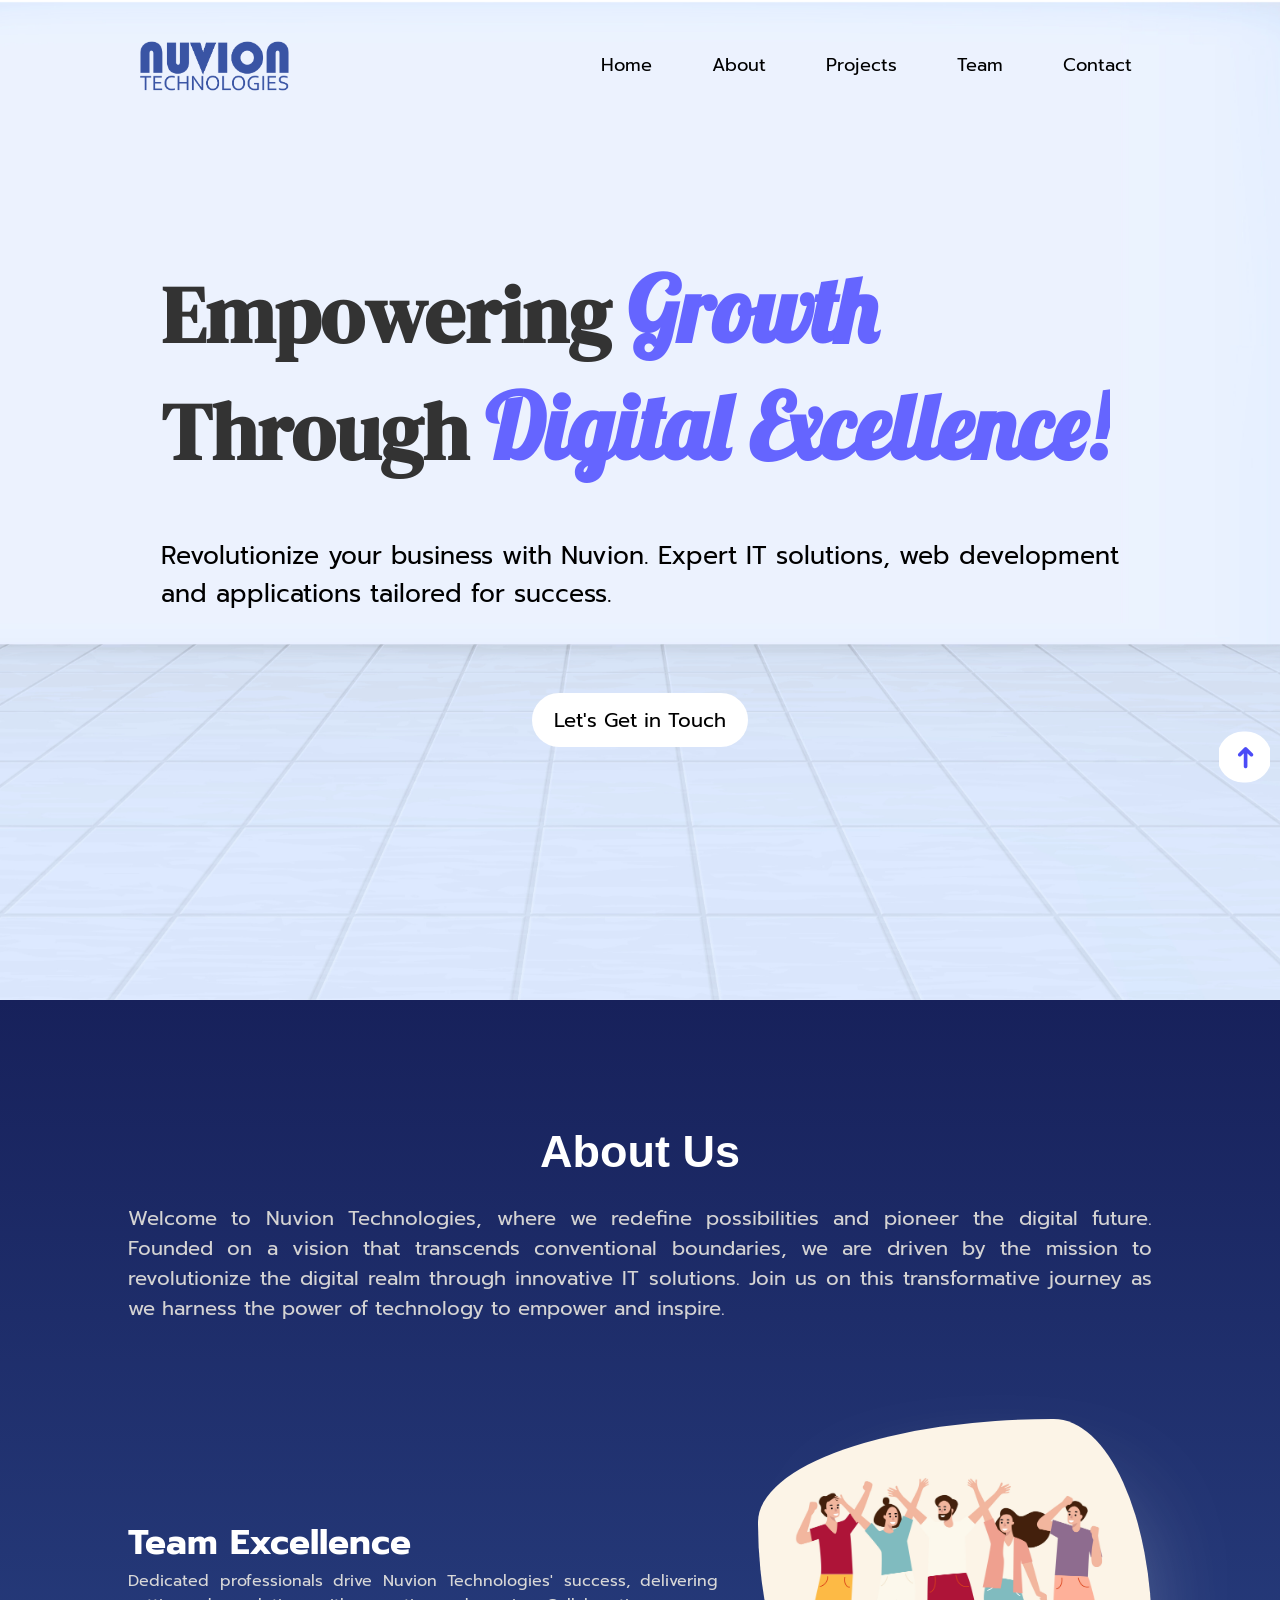
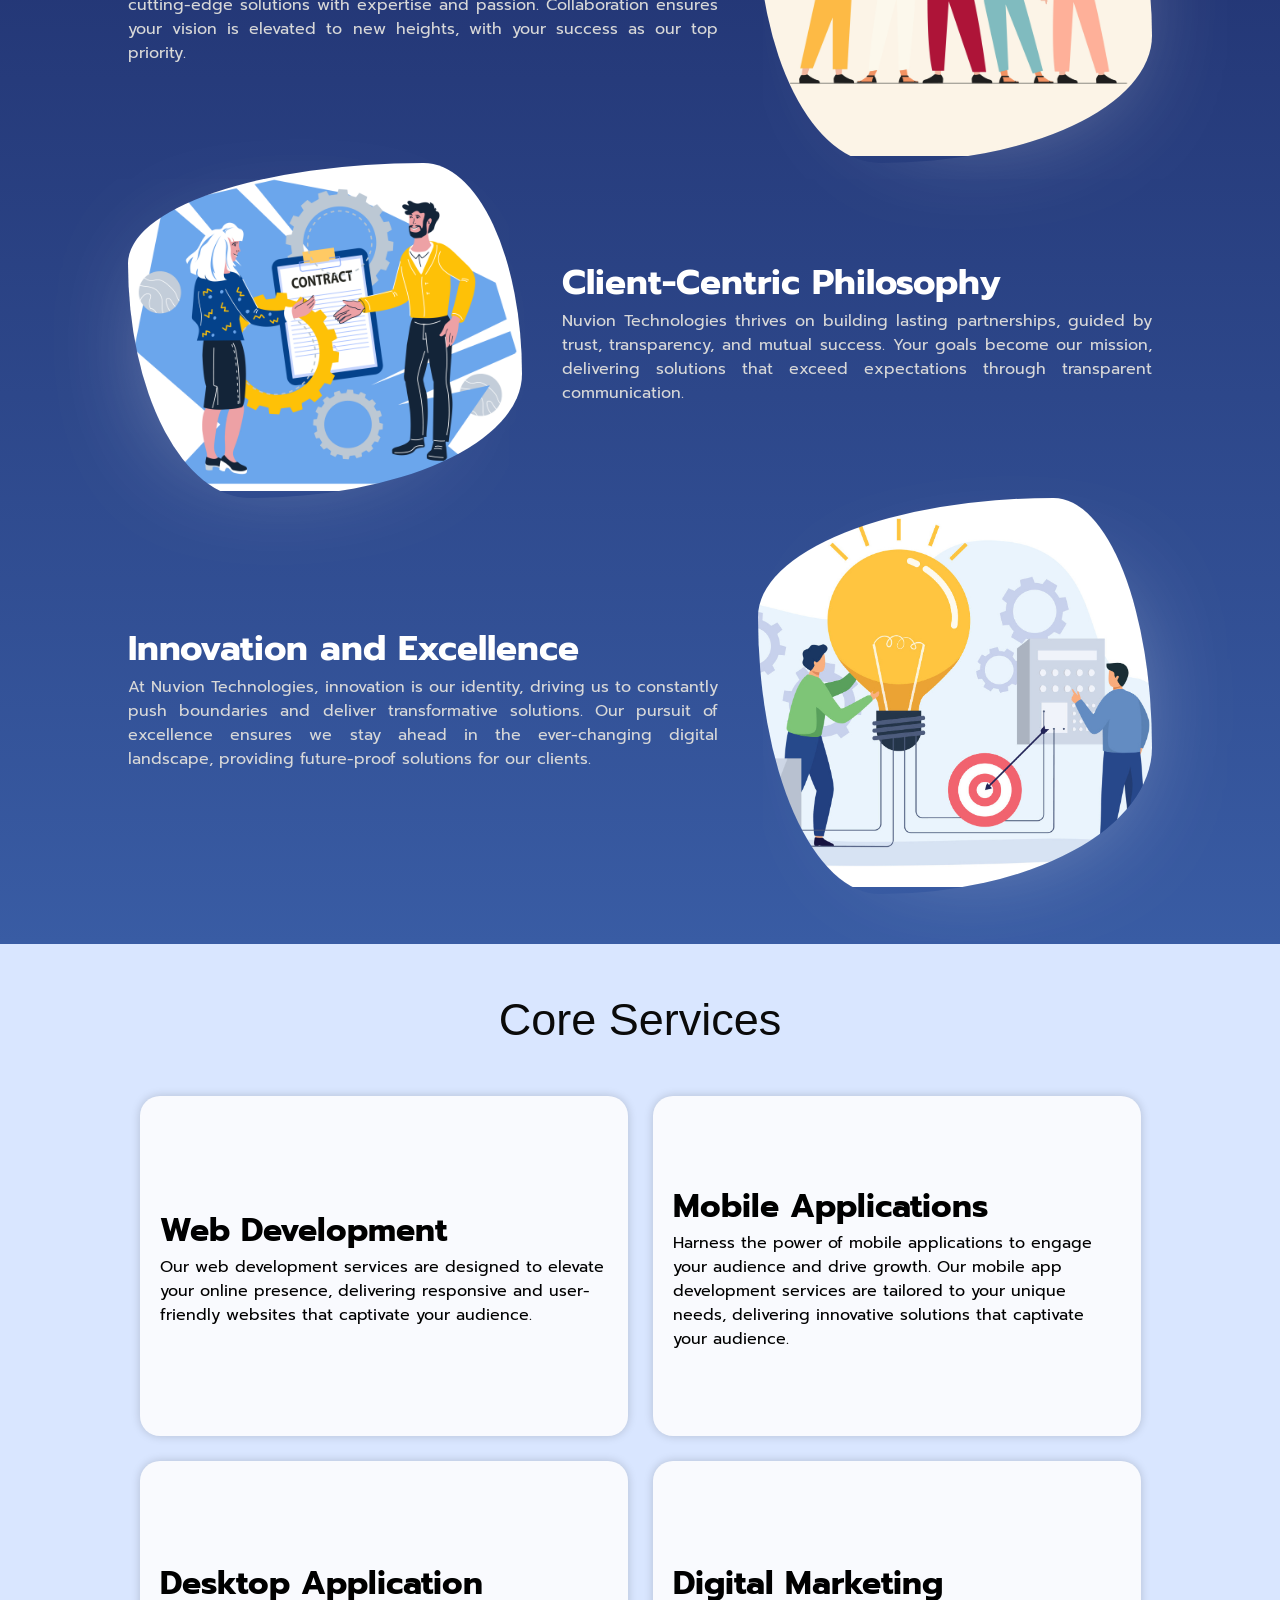
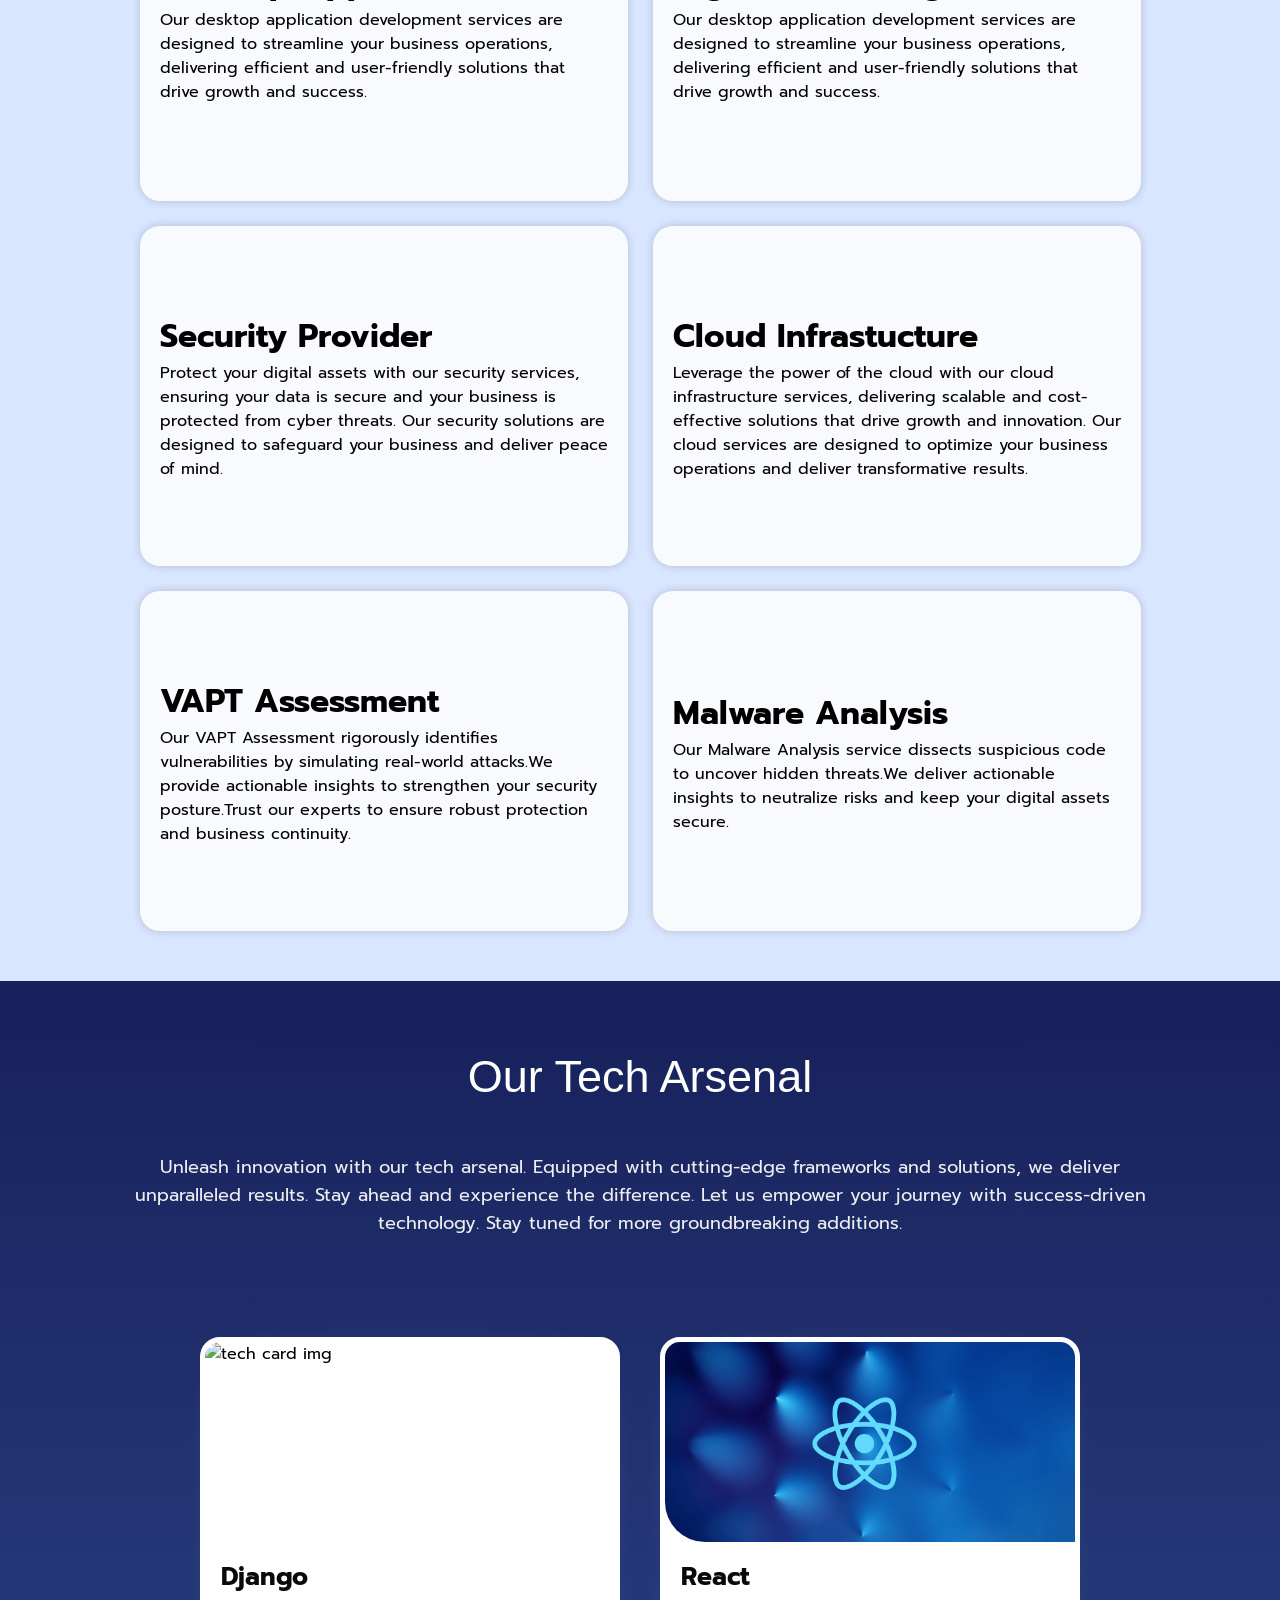
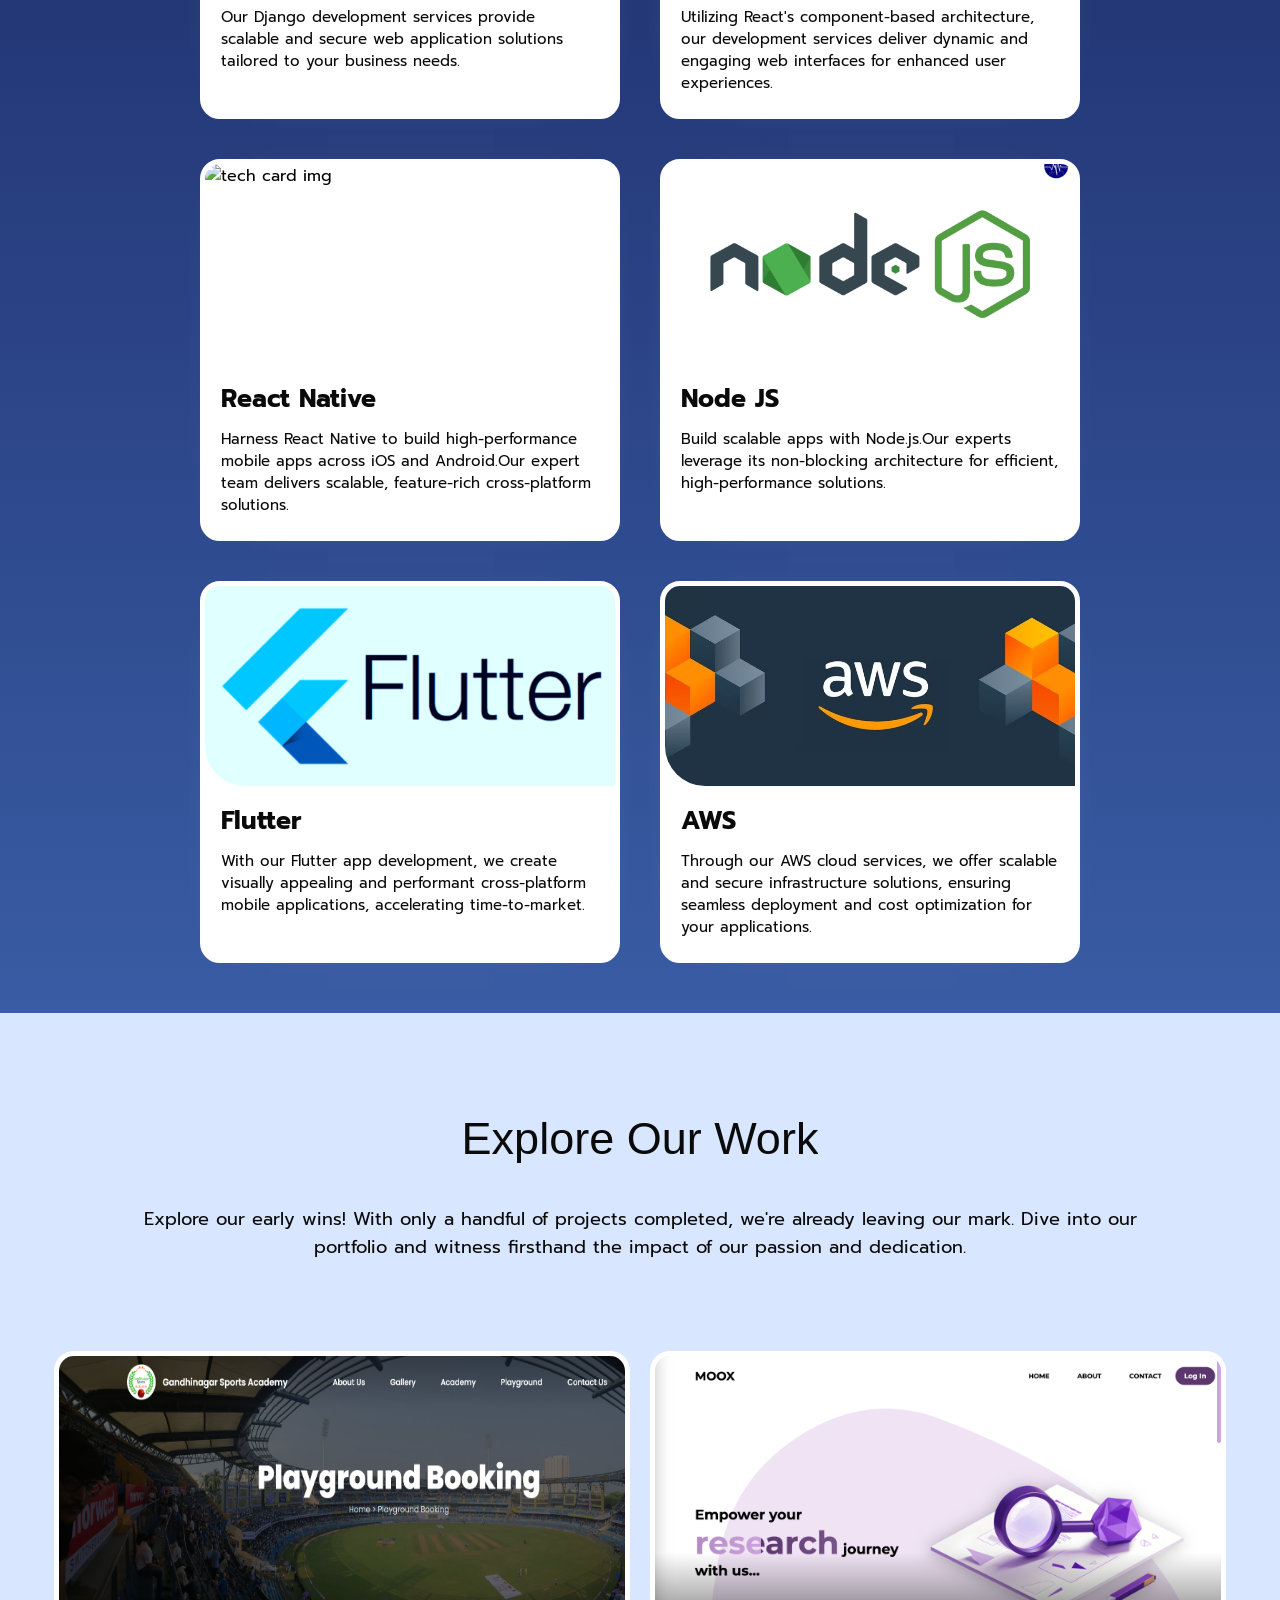
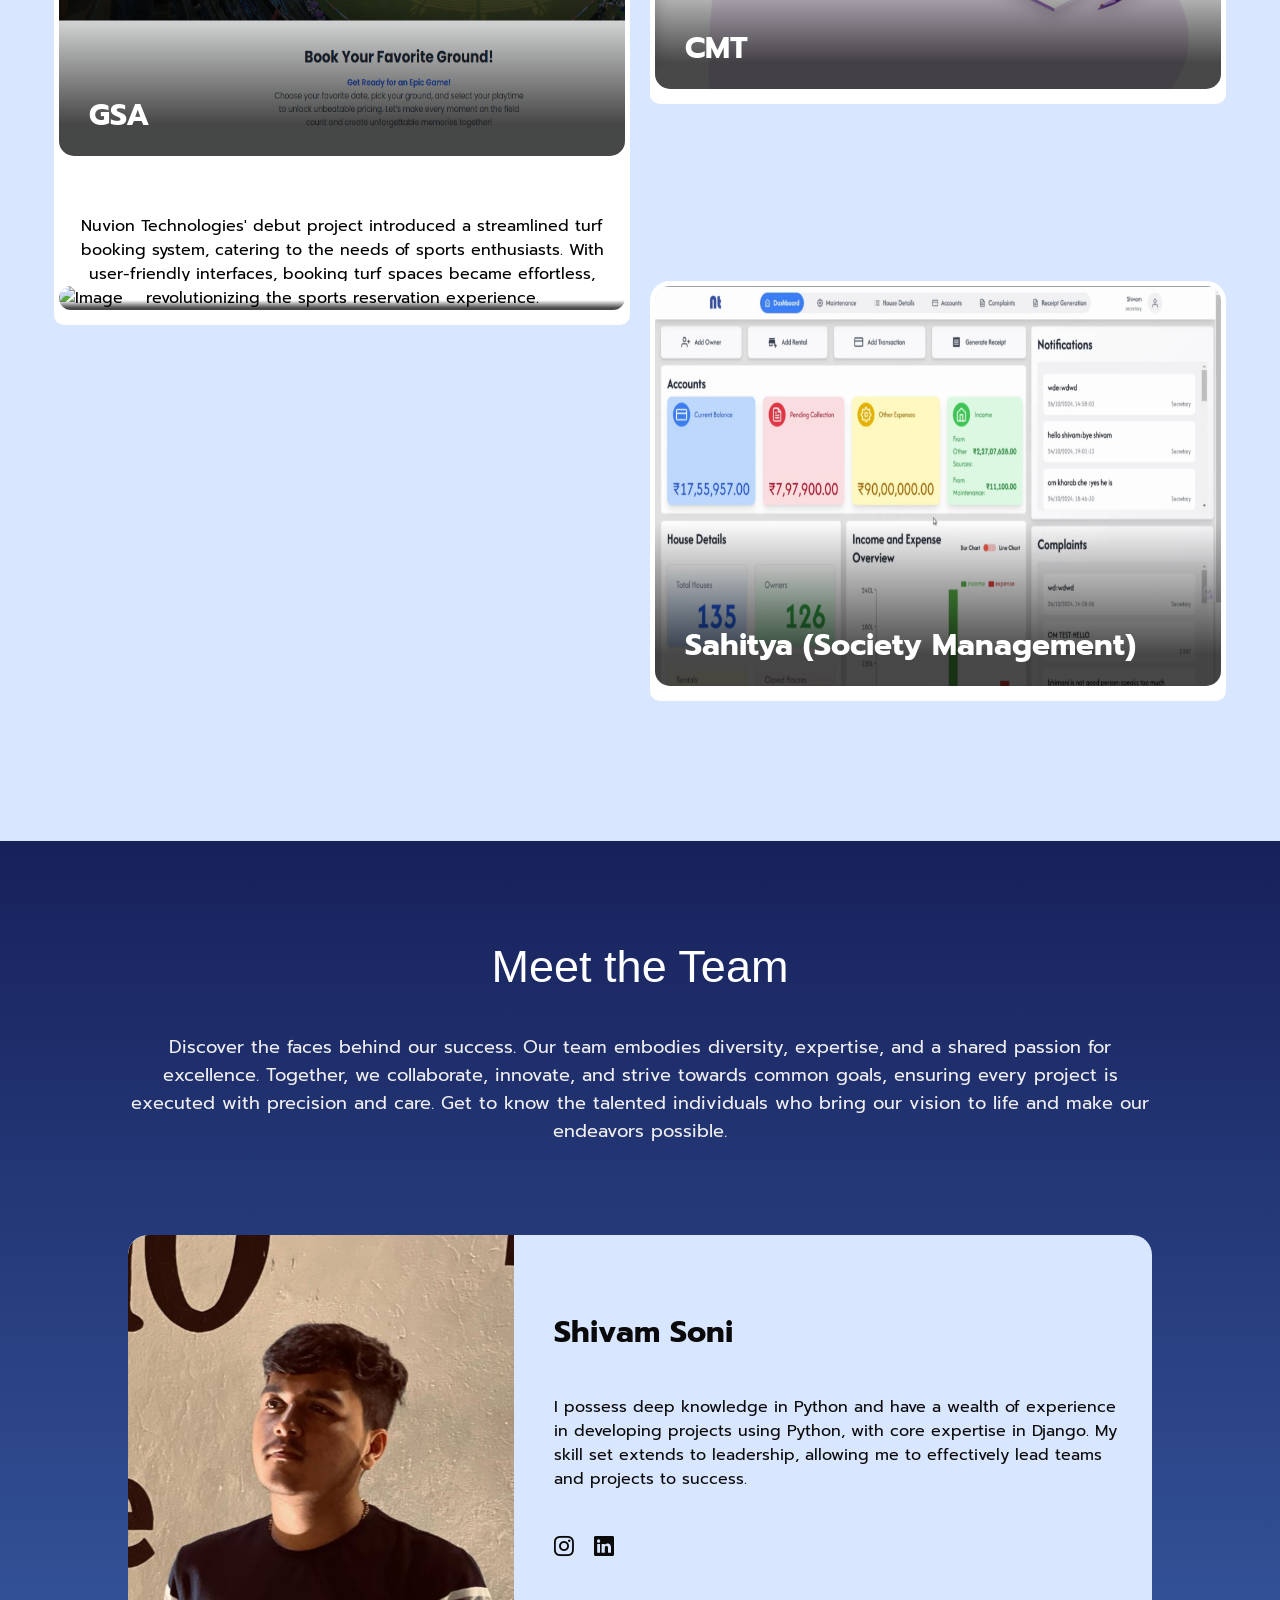
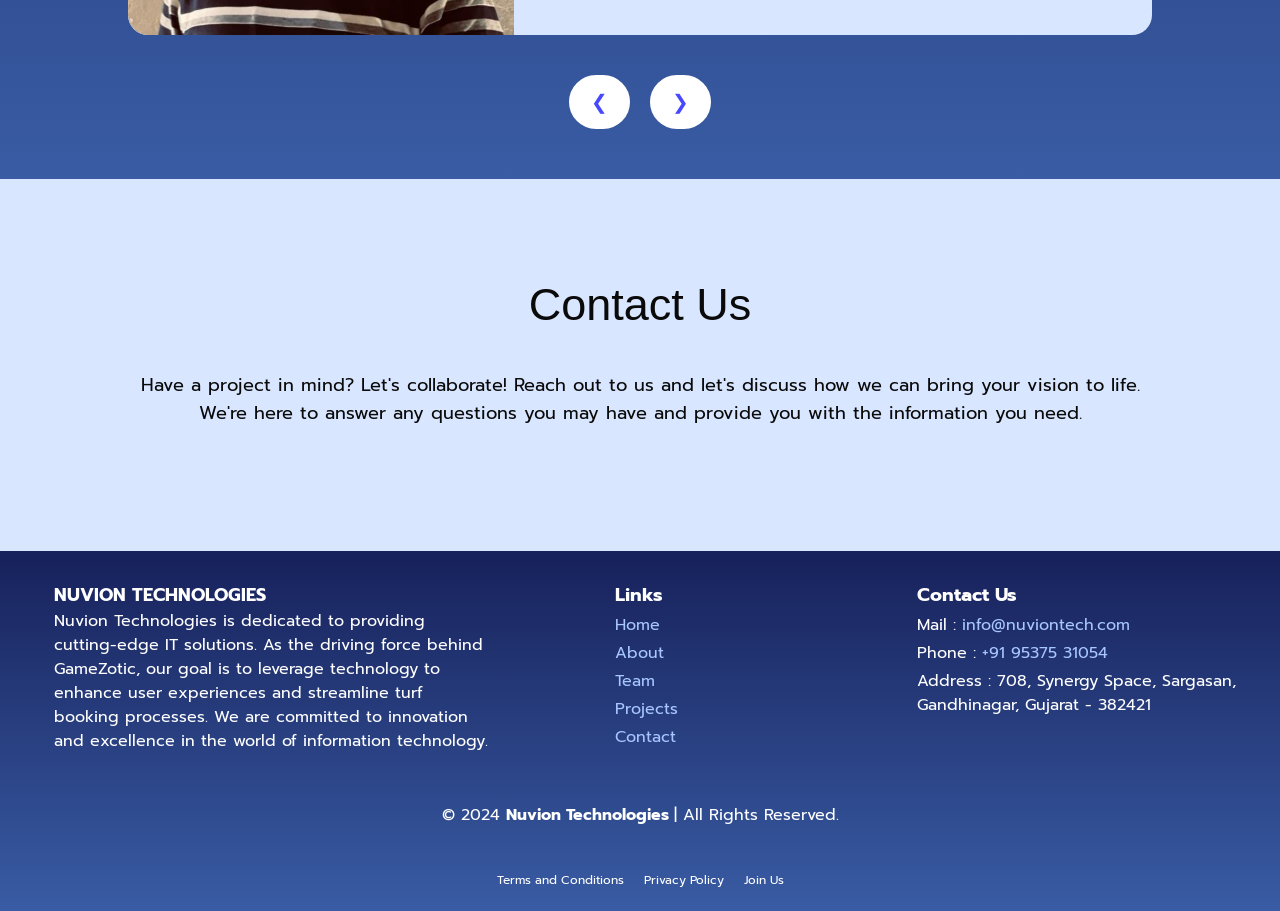
==== commit b8df5906: "updated" ====
--- a/index.html
+++ b/index.html
@@ -1,572 +1,1691 @@
 <!DOCTYPE html>
-<html lang="en">
-<head>
-<!-- Google Tag Manager -->
+<ig="en">
+  <head>
+    <!-- Google Tag Manager -->
 <script>(function(w,d,s,l,i){w[l]=w[l]||[];w[l].push({'gtm.start':
 new Date().getTime(),event:'gtm.js'});var f=d.getElementsByTagName(s)[0],
 j=d.createElement(s),dl=l!='dataLayer'?'&l='+l:'';j.async=true;j.src=
 'https://www.googletagmanager.com/gtm.js?id='+i+dl;f.parentNode.insertBefore(j,f);
 })(window,document,'script','dataLayer','GTM-TS4LPQXQ');</script>
-<script src="https://www.google.com/recaptcha/api.js" async defer></script>
+    <script src="https://www.google.com/recaptcha/api.js" async defer></script>
 <!-- End Google Tag Manager -->
-<!-- Google tag (gtag.js) -->
+    
+      <!-- Google tag (gtag.js) -->
 <script async src="https://www.googletagmanager.com/gtag/js?id=G-1D3MD6Y8SG"></script>
 <script>
   window.dataLayer = window.dataLayer || [];
   function gtag(){dataLayer.push(arguments);}
   gtag('js', new Date());
+
   gtag('config', 'G-1D3MD6Y8SG');
 </script>
-<script async src="https://pagead2.googlesyndication.com/pagead/js/adsbygoogle.js?client=ca-pub-2740197924928276" crossorigin="anonymous"></script>
-<script>
-  document.addEventListener('keydown', function(e) {
-    if ((e.ctrlKey && e.shiftKey && e.keyCode === 73) || (e.ctrlKey && e.shiftKey && e.keyCode === 67) || (e.ctrlKey && e.keyCode === 85) || (e.keyCode === 123)) e.preventDefault();
-  });
-  window.addEventListener('contextmenu', function(e) { e.preventDefault(); });
-</script>
-
-<meta charset="UTF-8" />
-<meta name="viewport" content="width=device-width, initial-scale=1.0" />
-<link rel="shortcut icon" href="./img/logo_nt.png" type="image/x-icon" />
-<link rel="manifest" href="/manifest.json" />
-<meta name="apple-mobile-web-app-capable" content="yes" />
-<meta name="apple-mobile-web-app-status-bar-style" content="black-translucent" />
-<meta name="apple-mobile-web-app-title" content="Nuvion Tech" />
-<link rel="stylesheet" href="styles.css" />
-<link rel="stylesheet" href="shapes.css" />
-<link rel="stylesheet" href="resp.css" />
-<link rel="stylesheet" href="https://cdn.jsdelivr.net/npm/bootstrap-icons/font/bootstrap-icons.css" />
-<link rel="stylesheet" href="https://cdnjs.cloudflare.com/ajax/libs/font-awesome/4.7.0/css/font-awesome.min.css" />
+    <script async src="https://pagead2.googlesyndication.com/pagead/js/adsbygoogle.js?client=ca-pub-2740197924928276"
+     crossorigin="anonymous"></script>
+    <script>
+      document.addEventListener('keydown', function(event) {
+          if ((event.ctrlKey && event.shiftKey && event.keyCode === 73) || (event.ctrlKey && event.shiftKey && event.keyCode === 67) ||
+              (event.ctrlKey && event.KeyCode === 85) || (event.keyCode === 123)) {
+              event.preventDefault(); // Prevent the default behavior
+          }
+          if (event.ctrlKey && event.keyCode === 85) {
+              event.preventDefault(); // Prevent the default behavior
+          }
+      });
+  
+      // Prevent right-click context menu
+      window.addEventListener('contextmenu', function(event) {
+          event.preventDefault();
+      });
+     </script>
+    
 
 <style>
 @import url(https://fonts.googleapis.com/css?family=Prompt:100,100italic,200,200italic,300,300italic,regular,italic,500,500italic,600,600italic,700,700italic,800,800italic,900,900italic);
 @import url(https://fonts.googleapis.com/css?family=DM+Serif+Display:regular,italic);
 @import url(https://fonts.googleapis.com/css?family=Lobster:regular);
-@font-face { font-family: 'Nuvion'; src: url('img/BAUHS93.ttf') format("truetype"); }
-* { margin: 0; padding: 0; box-sizing: border-box; }
+
+@font-face {
+  font-family: 'Nuvion';
+  src: url('img/BAUHS93.ttf') format("truetype");
+}
+
+/* ANIMATION */
+.fade-in {
+  /* Initially, move the div down by 20px */
+  animation: fadeInAnimation 1s ease-in forwards; /* Apply fade-in animation */
+}
+
+@keyframes fadeInAnimation {
+  from {
+    opacity: 0;
+    transform: translateY(
+      20px
+    ); /* Move the div down by 20px at the start of animation */
+  }
+  to {
+    opacity: 1;
+    transform: translateY(0); /* Move the div back to its original position */
+  }
+}
+
+* {
+  margin: 0;
+  padding: 0;
+  font-family: "Prompt", sans-serif;
+  overflow-x: hidden;
+  scroll-behavior: smooth;
+}
+::-webkit-scrollbar {
+  width: 10px;
+}
+
+::-webkit-scrollbar-thumb {
+  background-color: white;
+  border-radius: 6px;
+  border: 2px solid black;
+}
+
+::-webkit-scrollbar-track {
+  background-color: black;
+}
+
+body {
+  min-height: 100vh;
+  overflow-x: hidden;
+}
+.main {
+  
+  background: url('img/bg.png') no-repeat center/cover !important;
+  background-attachment: fixed;
+}
+@keyframes slide {
+  0% {
+    background-position: 0% 50%;
+  }
+  50% {
+    background-position: 100% 50%;
+  }
+  100% {
+    background-position: 0% 50%;
+  }
+}
+
+/* NAVBAR */
+nav {
+  display: flex !important;
+  background-color: transparent;
+  justify-content: space-between;
+  align-items: center;
+  padding: 30px 10vw;
+  width: 80vw;
+  transition: all 0.3s ease;
+  position: fixed;
+  z-index: 999;
+  box-sizing: unset;
+}
+nav .header {
+  cursor: pointer;
+  border-radius: 5px;
+  padding: 5px 10px;
+  transition: all 0.3s ease;
+  /* Removed text styling since we're using an image logo */
+}
+
+nav .header img {
+  /* Adjust the height or width as needed for your logo */
+  height: 60px;
+  width: auto;
+  display: block;
+}
+
+nav-adder .header img {
+  height:70px;
+}
+
+nav .header:hover {
+  background-position: 0 0;
+}
+
+nav .links {
+  display: flex;
+  justify-content: space-between;
+  align-items: center;
+  gap: 20px;
+}
+
+nav a {
+  text-decoration: none;
+  color: black;
+  font-size: 18px;
+  transition: 0.3s;
+  /* font-family: 'Nuvion', sans-serif; */
+  border-radius: 50px;
+  padding: 10px 20px;
+}
+
+nav a:hover {
+  background-color: #333;
+  color: white;
+}
+
+nav a:focus {
+  background-color: #333;
+  color: white;
+}
+
+.nav-adder a{
+ color:white;
+ font-size:20px;
+}
+
+.nav-adder {
+  background-color: rgb(143, 188, 255) !important;
+  transform:scale(0.8) translateY(-20px);
+  border-radius: 0 0 70px 70px;
+  /* padding: 10px 10vw; */
+}
+
+/* HERO */
+.hero {
+  display: flex;
+  justify-content: center;
+  align-items: center;
+  flex-direction: column;
+  height: 100vh;
+  width: 100%;
+  margin-top: 100px;
+}
+.hero .hero-wrapper {
+  display: flex;
+  justify-content: center;
+  align-items: flex-start;
+  flex-direction: column;
+  margin-top: -100px;
+}
+.hero-text p {
+  font-size: 80px;
+  width: 100%;
+  font-weight: 900;
+  color: #333;
+  font-family: "DM Serif Display", serif;
+}
+.hero .hero-content {
+  font-size: 25px;
+  margin-top: 50px;
+  color: black;
+}
+.highlight {
+  font-family: "Lobster", sans-serif;
+  color: rgb(101, 101, 255);
+  font-size: 90px !important;
+}
+.book {
+  margin-top: 80px;
+  padding: auto;
+  overflow: visible;
+}
+.book button {
+  background-color: #ffffff;
+  color: black;
+  font-size: 20px;
+  padding: 10px 20px;
+  border-radius: 50px;
+  border: solid 2px #fff;
+  cursor: pointer;
+  transition: 0.3s;
+  animation: updown 1s infinite alternate;
+}
+.book button:hover {
+  background-color: transparent;
+  border: solid 2px rgb(101, 101, 255);
+  color: rgb(101, 101, 255);
+}
+@keyframes updown {
+  0%{
+    transform: translateY(20px);
+  }
+  100%{
+    transform: translateY(-20px);
+  }
+}
+
+/* ABOUT */
+.about {
+  display: flex;
+  justify-content: center;
+  flex-direction: column;
+  align-items: center;
+  height: auto;
+  width: 100%;
+  background: rgb(23, 33, 91);
+  background: -moz-linear-gradient(
+    180deg,
+    rgba(23, 33, 91, 1) 0%,
+    rgba(57, 92, 164, 1) 100%
+  );
+  background: -webkit-linear-gradient(
+    180deg,
+    rgba(23, 33, 91, 1) 0%,
+    rgba(57, 92, 164, 1) 100%
+  );
+  background: linear-gradient(
+    180deg,
+    rgba(23, 33, 91, 1) 0%,
+    rgba(57, 92, 164, 1) 100%
+  );
+}
+.about .head {
+  display: flex;
+  justify-content: center;
+  flex-direction: column;
+  align-items: center;
+  /* background-color: rgb(255, 255, 255); */
+  padding: 20px 0;
+  margin-top: 80px;
+}
+.main-head {
+  font-size: 45px;
+  color: white;
+  margin: 2% 0 0 0;
+  font-family: "Nuvion", sans-serif;
+}
+.head p {
+  font-size: 20px;
+  color: rgb(212, 211, 211);
+  margin: 2% 0 2% 0;
+  width: 80%;
+  text-align: justify;
+}
+.about-content {
+  display: flex;
+  justify-content: center;
+  align-items: center;
+  flex-wrap: wrap;
+  width: 80%;
+  margin: 50px 0;
+  overflow: visible !important;
+}
+.acard {
+  display: flex;
+  align-items: center;
+  justify-content: center;
+  flex-direction: row;
+  overflow: visible !important;
+  color: #fff;
+}
+.acard:nth-child(2) {
+  flex-direction: row-reverse;
+}
+.acard p {
+  text-align: justify;
+  color: #d8d8d8;
+}
+.acard-wrapper {
+  width: 60%;
+  margin-right: 40px;
+}
+.acard h1 {
+  font-size: 35px;
+  color: #fff;
+  font-family: "Prompt", sans-serif;
+}
+.card-rev {
+  margin-left: 40px !important;
+  margin-right: 0 !important;
+}
+.about-img {
+  width: 40%;
+  border-radius: 75% 25% 69% 31% / 30% 63% 37% 70%;
+  -webkit-box-shadow: 33px 23px 129px -92px rgba(0, 0, 0, 0.75);
+  -moz-box-shadow: 33px 23px 129px -92px rgba(0, 0, 0, 0.75);
+  box-shadow: 33px 23px 129px -92px rgba(255, 255, 255, 0.75);
+  transition: 0.3s ease;
+}
+.img-rev {
+  -webkit-box-shadow: -33px 23px 129px -92px rgba(0, 0, 0, 0.75);
+  -moz-box-shadow: -33px 23px 129px -92px rgba(0, 0, 0, 0.75);
+  box-shadow: -33px 23px 129px -92px rgba(255, 255, 255, 0.75);
+}
+.about-img img {
+  width: 100%;
+  height: 100%;
+  background-size: contain;
+}
+.about-img:hover {
+  transform: translate(-8px, -8px);
+  border-radius: 75% 25% 69% 31% / 30% 63% 37% 70%;
+  -webkit-box-shadow: 40px 30px 129px -92px rgba(0, 0, 0, 0.75);
+  -moz-box-shadow: 40px 30px 129px -92px rgba(0, 0, 0, 0.75);
+  box-shadow: 40px 30px 129px -92px rgba(255, 255, 255, 0.75);
+}
+@media only screen and (max-width: 768px) {
+  .about-content {
+    display: flex;
+    align-items: center;
+    justify-content: center;
+    flex-direction: column;
+    width: 100%;
+  }
+  .acard {
+    margin: 20px;
+  }
+}
+
+/* CORE SERVICES */
+.core {
+  background-color: #d9e6ff;
+}
+.core .head {
+  color: #0a0a0a;
+  font-size: 45px;
+  text-align: center;
+  margin: 50px 0;
+  font-family: "Nuvion", sans-serif;
+}
+.core-cards {
+  display: flex;
+  justify-content: center;
+  align-items: center;
+  flex-wrap: wrap;
+  gap: 25px;
+  margin: 50px 0;
+  overflow: visible !important;
+}
+.ccard {
+  display: flex;
+  justify-content: center;
+  align-items: center;
+  flex-direction: column;
+  background-color: #f9fafe;
+  width: 35%;
+  height: 320px;
+  padding: 10px 20px;
+  border-radius: 20px;
+  box-shadow: 0px 0px 10px 0px rgba(0, 0, 0, 0.178);
+  transition: 0.3s;
+  opacity: 0;
+  transform: translateY(20px);
+}
+.ccard:hover {
+  background-color: #fff;
+  box-shadow: 0px 0px 25px 4px rgba(0, 0, 0, 0.307);
+}
+
+.ccard .soon {
+  margin-top: 10px;
+  color: rgb(255, 111, 111);
+  font-weight: 700;
+}
+.side-links {
+  position: fixed;
+  display: flex;
+  align-items: center;
+  flex-direction: column;
+  bottom: 20px;
+  right: 10px;
+  cursor: pointer;
+  transition: 0.3s;
+  height: 150px;
+  z-index: 99;
+}
+.side-links .scrolltotop {
+  transform: rotate(-90deg);
+  background-color: white;
+  border-radius: 50px;
+  padding: 4px 13px;
+}
+.side-links .scrolltotop a {
+  font-size: 30px;
+  text-decoration: none;
+  color: rgb(75, 75, 247);
+}
+
+/* TECH STACK */
+.tech {
+  background: -moz-linear-gradient(
+    180deg,
+    rgba(23, 33, 91, 1) 0%,
+    rgba(57, 92, 164, 1) 100%
+  );
+  background: -webkit-linear-gradient(
+    180deg,
+    rgba(23, 33, 91, 1) 0%,
+    rgba(57, 92, 164, 1) 100%
+  );
+  background: linear-gradient(
+    180deg,
+    rgba(23, 33, 91, 1) 0%,
+    rgba(57, 92, 164, 1) 100%
+  );
+  height: auto;
+  display: flex;
+  justify-content: center;
+  align-items: center;
+  flex-direction: column;
+}
+.tech .head {
+  color: #fff;
+  font-size: 45px;
+  text-align: center;
+  margin-top: 70px;
+  font-family: "Nuvion", sans-serif;
+}
+.tech .tech-desc {
+  font-size: 18px;
+  color: #eee;
+  width: 80%;
+  text-align: center;
+  margin: 50px 0;
+}
+.tech .tech-cards {
+  display: flex;
+  justify-content: center;
+  align-items: center;
+  flex-wrap: wrap;
+  gap: 40px;
+  margin: 50px 0;
+  width: 80%;
+  overflow: visible;
+}
+.tech-cards .tcard {
+  display: flex;
+  justify-content: space-between;
+  flex-direction: column;
+  width: 40%;
+  background-color: white;
+  border-radius: 20px;
+  box-shadow: 0px 0px 50px -51px rgba(255, 255, 255, 1);
+  border: 5px solid #fff;
+  transition: 0.3s ease;
+}
+.tcard .tcard-img {
+  width: 100%;
+  height: 200px;
+  display: flex;
+  align-items: center;
+  justify-content: center;
+  border-bottom-left-radius: 40px;
+  overflow: hidden;
+}
+.tcard-img img {
+  width: 100%;
+  height: 100%;
+  object-fit: cover;
+  transition: 0.3s ease;
+}
+.tcard-content {
+  padding: 1rem;
+  height: 140px;
+}
+.tcard-content .sub-head {
+  font-size: 25px;
+  color: #0a0a0a;
+  font-weight: 700;
+}
+.tcard-content p {
+  font-size: 15px;
+  color: #0a0a0a;
+  margin-top: 10px;
+}
+.tcard:hover {
+  transform: translateY(-10px);
+  box-shadow: 0px 0px 30px 1px rgba(255, 255, 255, 0.387);
+}
+
+/* PROJECTS */
+.projects{
+  width: 100%;
+  display: flex;
+  align-items: center;
+  flex-direction: column;
+  justify-content: center;
+  background-color: #d9e6ff;
+  overflow: hidden;
+}
+.projects .head{
+  color: #0a0a0a;
+  font-size: 45px;
+  text-align: center;
+  margin-top: 100px;
+  font-family: 'Nuvion', sans-serif;
+}
+.projects .p-desc{
+  font-size: 18px;
+  color: #0a0a0a;
+  width: 80%;
+  text-align: center;
+  margin: 40px 0;
+}
+
+.container {
+  display: flex;
+  justify-content: center;
+  align-items: center;
+  flex-direction: row;
+  flex-wrap: wrap;
+  gap: 20px;
+  width: 100%;
+  margin: 50px 0;
+  overflow: visible;
+}
+
+
+
+
+.expandable-card {
+  position: relative;
+  /* border: 1px solid #ddd; */
+  overflow: visible;
+  width: 45%;
+  height: 510px;
+  cursor: pointer;
+}
+
+.card-image {
+  position: relative;
+  overflow: hidden;
+  border-radius: 20px;
+  z-index: 100;
+  border: 5px solid #ffffff;
+  transition: all 0.4s ease;
+}
+
+.card-image img {
+  width: 100%;
+  display: block;
+}
+
+.overlay {
+  position: absolute;
+  top: 0;
+  left: 0;
+  width: 100%;
+  height: 100%;
+  transition: all 0.4s ease;
+  background: rgb(255,255,255);
+background: linear-gradient(180deg, rgba(0,0,0,0) 59%, rgba(0, 0, 0,0.7175463935574229) 92%);
+}
+
+.card-title {
+  position: absolute;
+  bottom: 10px; /* Adjust as needed */
+  left: 30px;
+  width: 100%;
+  text-align: left;
+  color: #fff;
+  font-size: 30px;
+  font-weight: bold;
+  padding: 8px 0;
+  transition: all 0.4s ease;
+}
+.card-content{
+  padding: 15px;
+  background-color: white;
+  border-radius: 10px;
+  transform: translateY(-200px);
+  z-index: -10;
+  height: 180px;
+  text-align: center;
+  display: flex;
+  align-items: flex-end;
+  transition: all 0.4s ease;
+}
+.expandable-card:hover .card-content{
+  transform: translateY(-80px);
+}
+.expandable-card:hover .card-image{
+  transform: scale(1.05);
+  box-shadow: 0px 0px 30px 1px rgba(0, 0, 0, 0.287);
+}
+.expandable-card:hover .overlay{
+  opacity: 0;
+}
+.expandable-card:hover .card-title{
+  /* color: #0a0a0a; */
+  transform: translateY(-10px);
+  opacity: 0;
+}
+.p-more {
+  padding: auto;
+  margin-top: -50px;
+  margin-bottom: 50px;
+}
+.p-more button {
+  background-color: #ffffff;
+  overflow: hidden;
+  color: black;
+  font-size: 20px;
+  padding: 10px 20px;
+  border-radius: 50px;
+  border: solid 2px #fff;
+  cursor: pointer;
+  transition: 0.3s;
+  display: none;
+}
+.p-more button:hover {
+  background-color: transparent;
+  border: solid 2px rgb(101, 101, 255);
+  color: rgb(101, 101, 255);
+}
+
+
+/* TEAM */
+.team{
+  display: flex;
+  justify-content: center;
+  align-items: center;
+  flex-direction: column;
+  background: rgb(23, 33, 91);
+  background: -moz-linear-gradient(
+    180deg,
+    rgba(23, 33, 91, 1) 0%,
+    rgba(57, 92, 164, 1) 100%
+  );
+  background: -webkit-linear-gradient(
+    180deg,
+    rgba(23, 33, 91, 1) 0%,
+    rgba(57, 92, 164, 1) 100%
+  );
+  background: linear-gradient(
+    180deg,
+    rgba(23, 33, 91, 1) 0%,
+    rgba(57, 92, 164, 1) 100%
+  );
+}
+.team .head{
+  color: #fff;
+  font-size: 45px;
+  text-align: center;
+  margin-top: 100px;
+  font-family: 'Nuvion', sans-serif;
+}
+.team .head-desc{
+  font-size: 18px;
+  color: #eee;
+  width: 80%;
+  text-align: center;
+  margin: 40px 0;
+
+}
+.team-container{
+  width: 80%;
+  margin: 50px 0;
+  overflow: visible;
+}
+
+.team-card{
+  display: none;
+  align-items: center;
+  justify-content: center;
+  flex-direction: row;
+  background-color: #d9e6ff;
+  border-radius: 20px;
+  height: 400px;
+  transition: all 0.5s ease;
+}
+.team-card .mem-img{
+  width: 40%;
+  height: 100%;
+  border-radius: 20px 0 0 20px;
+  overflow: hidden;
+}
+.mem-img img{
+  width: 100%;
+  height: 100%;
+  object-fit: cover;
+}
+.team-card .team-desc{
+  width: 60%;
+  padding: 20px;
+  display: flex;
+  flex-direction: column;
+  justify-content: center;
+  gap: 40px;
+  margin-left: 20px;
+  transition: all 0.5s ease;
+}
+.team-desc .mem-name{
+  font-size: 30px;
+  color: #0a0a0a;
+  font-weight: 700;
+}
+.team-desc .mem-desc{
+  font-size: 16px;
+  color: #0a0a0a;
+}
+.team-desc .mem-links{
+  display: flex;
+  gap: 20px;
+}
+.mem-links a{
+  text-decoration: none;
+  color: #0a0a0a;
+  font-size: 20px;
+}
+.mem-links a:hover{
+  color: rgb(127, 72, 255);
+}
+
+.team-button{
+  display: flex;
+  justify-content: center;
+  align-items: center;
+  margin-top: 20px;
+  gap: 20px;
+}
+.team-button button{
+  background-color: #ffffff;
+  color: rgb(72, 72, 255);
+  font-size: 20px;
+  padding: 10px 20px;
+  border-radius: 50px;
+  border: solid 2px #fff;
+  cursor: pointer;
+  transition: 0.3s;
+}
+.team-button button:active{
+  background-color: transparent;
+  border: solid 2px white;
+  color: white;
+}
+
+
+/* CONTACT */
+.contact{
+  display: flex;
+  justify-content: center;
+  align-items: center;
+  flex-direction: column;
+  background-color: #d9e6ff;
+}
+.contact .head{
+  color: #0a0a0a;
+  font-size: 45px;
+  text-align: center;
+  margin-top: 100px;
+  font-family: 'Nuvion', sans-serif;
+}
+.contact .contact-desc{
+  font-size: 18px;
+  color: #0a0a0a;
+  width: 80%;
+  text-align: center;
+  margin: 40px 0;
+}
+.contact .contact-form{
+  display: flex;
+  justify-content: center;
+  align-items: center;
+  flex-direction: column;
+  width: 70%;
+  
+  background: url('img/contact.png') no-repeat center/cover;
+  border-radius: 20px;
+  margin: 50px 0;
+}
+.contact-form form{
+  display: flex;
+  justify-content: center;
+  align-items: center;
+  flex-direction: column;
+  width: 100%;
+  padding: 70px 0;
+  height: 100%;
+  border-radius: 20px;
+  backdrop-filter: blur(5px);
+}
+.contact form input,form textarea{
+  width: 70%;
+  padding: 10px 0 10px 10px;
+  margin: 10px 0;
+  border-radius: 10px;
+  font-size: 20px;
+  border: none;
+  outline: none;
+  resize: none;
+  transition: 0.3s;
+}
+.contact input,
+.contact textarea,
+.contact button {
+    opacity: 0;
+    transform: translateY(20px);
+    transition: opacity 0.3s ease, transform 0.3s ease;
+}
+.inputfadein {
+  opacity: 1;
+  transform: translateY(0);
+}
+.contact form input:focus,form textarea:focus{
+  /* background-color: #d9e6ff; */
+  box-shadow: 0px 0px 10px 1px rgba(0, 0, 0, 0.287);
+}
+.contact form button{
+  background-color: #e2f6ff;
+  color: #000;
+  font-size: 20px;
+  padding: 10px 20px;
+  margin-top: 30px;
+  border-radius: 50px;
+  border: solid 2px #fff;
+  cursor: pointer;
+  transition: 0.3s;
+}
+.contact form button:active{
+  background-color: transparent;
+  border: solid 2px white;
+  color:white;
+}
+
+/* FOOTER */
+footer{
+  background: rgb(23, 33, 91);
+  background: -moz-linear-gradient(
+    180deg,
+    rgba(23, 33, 91, 1) 0%,
+    rgba(57, 92, 164, 1) 100%
+  );
+  background: -webkit-linear-gradient(
+    180deg,
+    rgba(23, 33, 91, 1) 0%,
+    rgba(57, 92, 164, 1) 100%
+  );
+  background: linear-gradient(
+    180deg,
+    rgba(23, 33, 91, 1) 0%,
+    rgba(57, 92, 164, 1) 100%
+  );
+  display: flex;
+  justify-content: center;
+  align-items: center;
+  flex-direction: column;
+}
+footer .footer-row{
+  display: flex;
+  justify-content: center;
+  align-items: flex-start;
+  flex-direction: row;
+  width: 100%;
+  margin: 30px 0;
+}
+.footer-row .footer-company{
+  display: flex;
+  justify-content: center;
+  align-items: center;
+  flex-direction: column;
+  width: 45%;
+}
+.footer-links,.footer-contact{
+  color: white;
+}
+.footer-company p{
+  width: 80%;
+  color: white;
+}
+.footer-company span{
+  font-weight: 700;
+  font-size: large;
+  margin-bottom: 20px;
+}
+.footer-links{
+  margin-left: 70px;
+  width: 25%;
+}
+.footer-links ul{
+  list-style: none;
+  li{
+    margin: 4px 0;
+    a{
+      text-decoration: none;
+      color: #a9c7ff;
+    }
+  }
+}
+.footer-contact{
+  width: 30%;
+  ul{
+    list-style: none;
+    li{
+      margin: 4px 0;
+      a{
+        text-decoration: none;
+        color: #a9c7ff;
+      }
+    }
+  }
+}
+
+.copyright{
+  color: white;
+  font-size: 16px;
+  margin: 20px 0;
+}
+.extra{
+  display: flex;
+  justify-content: center;
+  align-items: center;
+  flex-direction: row;
+  background-color: transparent;
+  width: 100%;
+  gap: 20px;
+  margin: 20px 0;
+}
+.extra-edit {
+  a{
+    text-decoration: none;
+    color: white;
+    font-size: 12px;
+  }
+}
+
+/* ----------------------- */
+/* LOADER */
+.patterns {
+  display: none;
+  position: fixed;
+  top: 0px;
+  left: 0;
+  width: 100%;
+  height: 100vh;
+  background-color: rgb(171, 205, 255);
+  z-index: 999;
+  transition: opacity 0.8s ease-in-out; 
+  overflow: hidden;
+}
+
+.patterns svg {
+  stroke: black;
+  margin-top: -50px;
+  font-size: 150px;
+  font-weight: 100;
+  stroke-width: 3;
+  animation: textAnimate 1.8s infinite alternate;
+  /* fill: rgb(171, 205, 255); */
+  /* fill: black; */
+  fill: transparent;
+}
+.patterns svg text {
+  font-family: 'Nuvion', sans-serif;
+}
+
+@keyframes textAnimate {
+  0% {
+    stroke-dasharray: 0 50%;
+    stroke-dashoffset: 20%;
+  }
+
+  100% {
+    stroke-dasharray: 50% 0;
+    stroke-dashoffstet: -20%;
+  }
+}      
 </style>
 
-<title>Nuvion Technologies - WaterPark360 &amp; Digital Innovation</title>
-<meta name="description" content="Nuvion Technologies delivers WaterPark360 — complete waterpark management ecosystem. Web, mobile & digital marketing solutions." />
-<meta name="google-site-verification" content="4vkEIoJupJwyWh5WNiFAEs6yeDyD_wnPQDp_KOllepQ" />
-</head>
+    <meta charset="UTF-8" />
+    <meta name="viewport" content="width=device-width, initial-scale=1.0" />
+    <link
+      rel="shortcut icon"
+
+      href="./img/logo_nt.png"
+      type="image/x-icon"
+    />
+    <link rel="stylesheet" href= 'styles.css' />
+    <link rel="stylesheet" href= "resp.css" />
+    <link rel="stylesheet" href="https://cdn.jsdelivr.net/npm/bootstrap-icons/font/bootstrap-icons.css">
+    <link rel="stylesheet" href="https://cdnjs.cloudflare.com/ajax/libs/font-awesome/4.7.0/css/font-awesome.min.css">
+
+    <title>Nuvion Technologies</title>
+    <meta name="google-site-verification" content="4vkEIoJupJwyWh5WNiFAEs6yeDyD_wnPQDp_KOllepQ" />
+    <script>
+    // Execute reCAPTCHA on page load
+    window.onload = function() {
+      grecaptcha.execute('6LcHN1orAAAAAIoOhahb0xietE5M9ZuYyaR-PJwz', { action: 'page_load' })
+        .then(function(token) {
+        });
+    };
+  </script>
+  </head>
+
 <body>
-
-<div id="scroll-progress"></div>
-
-<!-- Custom Cursor -->
-<div class="cursor-ring" id="cursorRing"></div>
-<div class="cursor-dot" id="cursorDot"></div>
-
-<!-- Background decorations -->
-<div class="bg-orb bg-orb-1"></div>
-<div class="bg-orb bg-orb-2"></div>
-<div class="bg-orb bg-orb-3"></div>
-
-<div class="float-shapes">
-  <div class="float-shape float-shape-1"></div>
-  <div class="float-shape float-shape-2"></div>
-  <div class="float-shape float-shape-3"></div>
-  <div class="float-shape float-shape-4"></div>
-  <div class="float-shape float-shape-5"></div>
-  <div class="float-shape float-shape-6"></div>
-  <div class="float-shape-drop"></div>
-  <div class="float-shape-drop"></div>
-  <div class="float-shape-drop"></div>
-  <div class="float-shape-drop"></div>
-</div>
-
-<div class="sparkle-container">
-  <div class="sparkle"></div><div class="sparkle"></div><div class="sparkle"></div>
-  <div class="sparkle"></div><div class="sparkle"></div><div class="sparkle"></div>
-  <div class="sparkle"></div><div class="sparkle"></div><div class="sparkle"></div>
-  <div class="sparkle"></div>
-</div>
-
-<div class="grid-bg"></div>
-<div class="water-wave"></div>
-
-<!-- Tech 3D Orbital Element -->
-<div class="tech-orbital" id="techOrbital">
-  <div class="orbital-ring ring-1"></div>
-  <div class="orbital-ring ring-2"></div>
-  <div class="orbital-ring ring-3"></div>
-  <div class="orbital-core"></div>
-  <div class="orbital-dot dot-1"></div>
-  <div class="orbital-dot dot-2"></div>
-  <div class="orbital-dot dot-3"></div>
-  <div class="orbital-dot dot-4"></div>
-  <div class="orbital-dot dot-5"></div>
-  <div class="orbital-dot dot-6"></div>
-</div>
-
-<!-- Floating graphic elements -->
-<svg class="floating-graphic" id="floatGraphic" viewBox="0 0 100 100">
-  <defs>
-    <linearGradient id="fgGrad" x1="0%" y1="0%" x2="100%" y2="100%">
-      <stop offset="0%" stop-color="var(--brand-light)" />
-      <stop offset="100%" stop-color="var(--brand)" />
-    </linearGradient>
-  </defs>
-  <circle cx="50" cy="50" r="45" fill="url(#fgGrad)" opacity="0.15"/>
-  <path id="fgIcon" d="M30,60 L50,30 L70,60 Z" fill="none" stroke="url(#fgGrad)" stroke-width="3" stroke-linecap="round" stroke-linejoin="round"/>
-</svg>
-
-<!-- Sound hint -->
-<div class="sound-hint"><svg width="14" height="14" viewBox="0 0 24 24" fill="none" stroke="var(--text-muted)" stroke-width="2" style="vertical-align:middle;margin-right:4px"><path d="M11 5L6 9H2v6h4l5 4V5z"/><path d="M19.07 4.93a10 10 0 010 14.14M15.54 8.46a5 5 0 010 7.07"/></svg> Press <kbd>S</kbd> to toggle scroll sounds</div>
-
-<!-- Google Tag Manager (noscript) -->
-<noscript><iframe src="https://www.googletagmanager.com/ns.html?id=GTM-TS4LPQXQ" height="0" width="0" style="display:none;visibility:hidden"></iframe></noscript>
-
-<!-- Side actions -->
-<div class="side-actions">
-  <a href="https://wa.me/%2B919537531054/?text=I'm%20interested%20in%20your%20service.%20Let's%20work%20together." class="wa-btn" target="_blank" aria-label="WhatsApp">
-    <i class="bi bi-whatsapp"></i>
-  </a>
-  <button class="scroll-top" onclick="window.scrollTo({top:0,behavior:'smooth'})" aria-label="Scroll to top">
-    <i class="bi bi-arrow-up"></i>
-  </button>
-</div>
-
-<!-- Mobile nav overlay -->
-<div class="mobile-nav" id="mobileNav">
-  <a href="#" onclick="closeMobileNav()">Home</a>
-  <a href="#about" onclick="closeMobileNav()">About</a>
-  <a href="#services" onclick="closeMobileNav()">Services</a>
-  <a href="#tech" onclick="closeMobileNav()">Tech</a>
-  <a href="#projects" onclick="closeMobileNav()">Projects</a>
-  <a href="#team" onclick="closeMobileNav()">Team</a>
-  <a href="#contact" onclick="closeMobileNav()">Contact</a>
-</div>
-
-<!-- ─── NAV ─── -->
-<nav id="navbar">
-  <div class="nav-inner">
-    <div class="logo" onclick="window.location.href='/'">
-      <img src="./img/banner_logo_transparent.png" alt="Nuvion Tech" />
-    </div>
-    <div class="nav-links" id="navLinks">
-      <a href="#home">Home</a>
-      <a href="#about">About</a>
-      <a href="#services">Services</a>
-      <a href="#tech">Tech</a>
-      <a href="#projects">Projects</a>
-      <a href="#team">Team</a>
-      <a href="#contact">Contact</a>
-      <button class="theme-toggle" id="themeToggle" aria-label="Toggle theme">
-        <span class="icon icon-sun"><i class="bi bi-sun-fill"></i></span>
-        <span class="icon icon-moon"><i class="bi bi-moon-fill"></i></span>
-      </button>
-      <button class="hamburger" id="hamburger" aria-label="Menu">
-        <span></span><span></span><span></span>
-      </button>
-    </div>
-  </div>
-</nav>
-
-<!-- ─── HERO ─── -->
-<section class="hero" id="home">
-  <div class="hero-inner">
-    <div class="hero-badge"><span></span> Building Digital Experiences</div>
-    <h1>
-      <span class="line"><span>Empowering <span class="gradient-text">Growth</span></span></span>
-      <span class="line"><span>Through <span class="gradient-text">Digital Excellence</span></span></span>
-    </h1>
-    <p>Expert IT solutions, web, mobile &amp; digital marketing tailored for success. From waterparks to sports academies &mdash; we build digital experiences that drive growth.</p>
-    <div class="hero-buttons">
-      <button class="btn-primary magnetic-btn" onclick="document.getElementById('contact').scrollIntoView({behavior:'smooth'})"><span>Let's Get in Touch <i class="bi bi-arrow-right"></i></span></button>
-      <button class="btn-outline magnetic-btn" onclick="document.getElementById('projects').scrollIntoView({behavior:'smooth'})">View Our Work</button>
-    </div>
-    <div class="counter-wrap stagger-children">
-      <div class="counter-item">
-        <div class="counter-num" data-target="37">0</div>
-        <div class="counter-label">Projects Delivered</div>
+  <!-- Google Tag Manager (noscript) -->
+<noscript><iframe src="https://www.googletagmanager.com/ns.html?id=GTM-TS4LPQXQ"
+height="0" width="0" style="display:none;visibility:hidden"></iframe></noscript>
+<!-- End Google Tag Manager (noscript) -->
+    <div class="side-links">
+      <div class="wa">
+        <a
+          href="https://wa.me/%2B918799523738/?text=I%27m%20interested%20in%20your%20service.%20Let%27s%20work%20together.
+        "
+        >
+          <script
+            src="https://unpkg.com/@dotlottie/player-component@latest/dist/dotlottie-player.mjs"
+            type="module"
+          ></script>
+
+          <dotlottie-player
+            src="https://lottie.host/06532e87-7131-45a9-9568-8a56e8717dd8/5bPtme11OB.json"
+            background="transparent"
+            speed="1"
+            style="width: 80px; height: 80px"
+            loop
+            autoplay
+          ></dotlottie-player>
+        </a>
       </div>
-      <div class="counter-item">
-        <div class="counter-num" data-target="36">0</div>
-        <div class="counter-label">Happy Clients</div>
-      </div>
-      <div class="counter-item">
-        <div class="counter-num" data-target="3">0</div>
-        <div class="counter-label">Years Experience</div>
-      </div>
-      <div class="counter-item">
-        <div class="counter-num" data-target="99">0</div>
-        <div class="counter-label">Client Satisfaction %</div>
+      <div class="scrolltotop">
+        <a href="#home" id="home-link">&#10140;</a>
       </div>
     </div>
-  </div>
-</section>
-
-<!-- Wave divider -->
-<div class="section-wave">
-  <svg viewBox="0 0 1440 80" preserveAspectRatio="none">
-    <path d="M0,40 C360,80 1080,0 1440,40 L1440,80 L0,80 Z" fill="var(--section-alt)"/>
-  </svg>
-</div>
-
-<!-- ─── ABOUT ─── -->
-<section class="about-section" id="about">
-  <div class="section-header">
-    <div class="label"><i class="bi bi-info-circle"></i> About Us</div>
-    <h2>Who <span class="gradient-text">We Are</span></h2>
-    <p>We redefine possibilities and pioneer the digital future. Driven by the mission to revolutionize the digital realm through innovative IT solutions.</p>
-  </div>
-  <div class="about-grid">
-    <div class="about-card reveal">
-      <div class="icon"><i class="bi bi-people-fill" style="color:var(--brand)"></i></div>
-      <h3>Team Excellence</h3>
-      <p>Dedicated professionals delivering cutting-edge solutions with expertise and passion. Collaboration ensures your vision is elevated to new heights.</p>
-    </div>
-    <div class="about-card reveal reveal-delay-1">
-      <div class="icon"><i class="bi bi-heart-fill" style="color:var(--brand-light)"></i></div>
-      <h3>Client-Centric Philosophy</h3>
-      <p>Building lasting partnerships guided by trust, transparency, and mutual success. Your goals become our mission.</p>
-    </div>
-    <div class="about-card reveal reveal-delay-2">
-      <div class="icon"><i class="bi bi-stars" style="color:var(--brand)"></i></div>
-      <h3>Innovation & Excellence</h3>
-      <p>Innovation is our identity. We constantly push boundaries to deliver transformative, future-proof solutions.</p>
-    </div>
-  </div>
-</section>
-
-<!-- Wave divider -->
-<div class="section-wave">
-  <svg viewBox="0 0 1440 80" preserveAspectRatio="none">
-    <path d="M0,40 C360,0 1080,80 1440,40 L1440,80 L0,80 Z" fill="var(--bg)"/>
-  </svg>
-</div>
-
-<!-- ─── SERVICES ─── -->
-<section class="services-section" id="services">
-  <div class="section-header">
-    <div class="label"><i class="bi bi-grid-3x3-gap-fill"></i> What We Do</div>
-    <h2>Core <span class="gradient-text">Services</span></h2>
-    <p>From web to mobile, security to cloud &mdash; we deliver full-stack solutions that drive real results.</p>
-  </div>
-  <div class="services-grid">
-    <div class="service-card reveal">
-      <div class="service-icon"><lord-icon src="https://cdn.lordicon.com/pbbsmkso.json" trigger="loop" delay="2500" state="hover-rotate-up-to-down" colors="primary:#3954A4,secondary:#5B7BD5" style="width:80px;height:80px"></lord-icon></div>
-      <h3>Web Development</h3>
-      <p>Responsive, user-friendly websites that captivate your audience and elevate your online presence.</p>
-    </div>
-    <div class="service-card reveal reveal-delay-1">
-      <div class="service-icon"><lord-icon src="https://cdn.lordicon.com/xtwmskex.json" trigger="loop" delay="2500" colors="primary:#3954A4,secondary:#5B7BD5" style="width:80px;height:80px"></lord-icon></div>
-      <h3>Mobile Applications</h3>
-      <p>Tailored mobile apps that engage your audience and drive growth across iOS and Android.</p>
-    </div>
-    <div class="service-card reveal reveal-delay-2">
-      <div class="service-icon"><lord-icon src="https://cdn.lordicon.com/xirobkro.json" trigger="loop" delay="2500" colors="primary:#3954A4,secondary:#5B7BD5" style="width:80px;height:80px"></lord-icon></div>
-      <h3>Desktop Applications</h3>
-      <p>Efficient, user-friendly desktop solutions that streamline your business operations.</p>
-    </div>
-    <div class="service-card reveal">
-      <div class="service-icon"><lord-icon src="https://cdn.lordicon.com/vqhlecvy.json" trigger="loop" delay="2500" state="in-reveal" colors="primary:#3954A4,secondary:#5B7BD5" style="width:80px;height:80px"></lord-icon></div>
-      <h3>Digital Marketing</h3>
-      <p>Data-driven marketing strategies that amplify your reach and grow your business.</p>
-    </div>
-    <div class="service-card reveal reveal-delay-1">
-      <div class="service-icon"><lord-icon src="https://cdn.lordicon.com/stxfyhky.json" trigger="loop" delay="2500" colors="primary:#3954A4,secondary:#5B7BD5" style="width:80px;height:80px"></lord-icon></div>
-      <h3>Security Solutions</h3>
-      <p>Protect your digital assets with enterprise-grade security solutions and cyber threat prevention.</p>
-    </div>
-    <div class="service-card reveal reveal-delay-2">
-      <div class="service-icon"><lord-icon src="https://cdn.lordicon.com/kqvibaec.json" trigger="loop" delay="2500" colors="primary:#3954A4,secondary:#5B7BD5" style="width:80px;height:80px"></lord-icon></div>
-      <h3>Cloud Infrastructure</h3>
-      <p>Scalable, cost-effective cloud solutions that optimize operations and drive innovation.</p>
-    </div>
-    <div class="service-card reveal">
-      <div class="service-icon"><lord-icon src="https://cdn.lordicon.com/zrtfxghu.json" trigger="loop" delay="2500" state="in-assessment" colors="primary:#3954A4,secondary:#5B7BD5" style="width:80px;height:80px"></lord-icon></div>
-      <h3>VAPT Assessment</h3>
-      <p>Rigorously identify vulnerabilities through simulated real-world attacks. Strengthen your security posture.</p>
-    </div>
-    <div class="service-card reveal reveal-delay-1">
-      <div class="service-icon"><lord-icon src="https://cdn.lordicon.com/rpgflpkp.json" trigger="loop" delay="2500" state="hover-bug-2" colors="primary:#3954A4,secondary:#5B7BD5" style="width:80px;height:80px"></lord-icon></div>
-      <h3>Malware Analysis</h3>
-      <p>Dissect suspicious code to uncover hidden threats. Actionable insights to neutralize risks.</p>
-    </div>
-  </div>
-</section>
-
-<!-- Wave divider -->
-<div class="section-wave">
-  <svg viewBox="0 0 1440 80" preserveAspectRatio="none">
-    <path d="M0,40 C360,80 1080,0 1440,40 L1440,80 L0,80 Z" fill="var(--section-alt)"/>
-  </svg>
-</div>
-
-<!-- ─── TECH ─── -->
-<section class="tech-section" id="tech">
-  <div class="section-header">
-    <div class="label"><i class="bi bi-cpu-fill"></i> Tech Stack</div>
-    <h2>Our <span class="gradient-text">Tech Arsenal</span></h2>
-    <p>Cutting-edge frameworks and solutions that deliver unparalleled results. Stay ahead with Nuvion.</p>
-  </div>
-  <div class="tech-grid">
-    <div class="tech-card reveal">
-      <div class="card-img"><img src="img/django.png" alt="Django" /></div>
-      <div class="card-body"><h4>Django</h4><p>Scalable and secure web application solutions tailored to your business needs.</p></div>
-    </div>
-    <div class="tech-card reveal reveal-delay-1">
-      <div class="card-img"><img src="img/react.png" alt="React" /></div>
-      <div class="card-body"><h4>React</h4><p>Dynamic and engaging web interfaces delivered through component-based architecture.</p></div>
-    </div>
-    <div class="tech-card reveal reveal-delay-2">
-      <div class="card-img"><img src="img/react_native_3.png" alt="React Native" /></div>
-      <div class="card-body"><h4>React Native</h4><p>High-performance mobile apps across iOS and Android with cross-platform solutions.</p></div>
-    </div>
-    <div class="tech-card reveal">
-      <div class="card-img"><img src="img/node_js.png" alt="Node JS" /></div>
-      <div class="card-body"><h4>Node JS</h4><p>Non-blocking architecture for efficient, high-performance backend solutions.</p></div>
-    </div>
-    <div class="tech-card reveal reveal-delay-1">
-      <div class="card-img"><img src="img/flutter.png" alt="Flutter" /></div>
-      <div class="card-body"><h4>Flutter</h4><p>Visually appealing and performant cross-platform mobile applications.</p></div>
-    </div>
-    <div class="tech-card reveal reveal-delay-2">
-      <div class="card-img"><img src="img/aws.png" alt="AWS" /></div>
-      <div class="card-body"><h4>AWS</h4><p>Scalable and secure cloud infrastructure for seamless deployment and cost optimization.</p></div>
-    </div>
-  </div>
-</section>
-
-<!-- Wave divider -->
-<div class="section-wave">
-  <svg viewBox="0 0 1440 80" preserveAspectRatio="none">
-    <path d="M0,40 C360,0 1080,80 1440,40 L1440,80 L0,80 Z" fill="var(--bg)"/>
-  </svg>
-</div>
-
-<!-- ─── PROJECTS ─── -->
-<section class="projects-section" id="projects">
-  <div class="section-header">
-    <div class="label"><i class="bi bi-folder2-open"></i> Portfolio</div>
-    <h2>Explore <span class="gradient-text">Our Work</span></h2>
-    <p>From waterparks to sports academies &mdash; each project reflects our commitment to excellence. <strong>WaterPark360</strong> leads the way in waterpark digital transformation.</p>
-  </div>
-  <div class="projects-grid">
-    <div class="project-card reveal">
-      <div class="project-img">
-        <img src="waterpark_asset/wp1.jpg" alt="WaterPark360" />
-        <div class="overlay"></div>
-        <div class="project-tag">Waterpark Solution</div>
-        <div class="project-title">WaterPark360</div>
-      </div>
-      <div class="project-desc">Complete waterpark management ecosystem &mdash; from ticketing &amp; billing to ride management, visitor analytics, and digital marketing. All-in-one solution for waterpark operations.</div>
-    </div>
-    <div class="project-card reveal reveal-delay-1">
-      <div class="project-img">
-        <img src="img/gsa2.png" alt="GSA Project" />
-        <div class="overlay"></div>
-        <div class="project-tag">Sports</div>
-        <div class="project-title">GSA</div>
-      </div>
-      <div class="project-desc">Website for Gandhinagar Sports Academy &mdash; a responsive platform showcasing training programs, event schedules, and athletic achievements.</div>
-    </div>
-    <div class="project-card reveal reveal-delay-2">
-      <div class="project-img">
-        <img src="img/cmt.png" alt="CMT Project" />
-        <div class="overlay"></div>
-        <div class="project-tag">Academic</div>
-        <div class="project-title">CMT</div>
-      </div>
-      <div class="project-desc">Conference Management System for seamless submission, review, and approval of research papers with expert recognition workflows.</div>
-    </div>
-    <div class="project-card reveal">
-      <div class="project-img">
-        <img src="img/gamezotic.png" alt="GameZotic" />
-        <div class="overlay"></div>
-        <div class="project-tag">Sports</div>
-        <div class="project-title">Game Zotic</div>
-      </div>
-      <div class="project-desc">Turf booking system revolutionizing sports reservations with user-friendly interfaces and effortless booking experiences.</div>
-    </div>
-    <div class="project-card reveal reveal-delay-1">
-      <div class="project-img">
-        <img src="img/sahitya.png" alt="Sahitya" style="object-position:top" />
-        <div class="overlay"></div>
-        <div class="project-tag">Community</div>
-        <div class="project-title">Sahitya</div>
-      </div>
-      <div class="project-desc">Society management platform ensuring smooth operations, security, maintenance, and community communication.</div>
-    </div>
-  </div>
-</section>
-
-<!-- Wave divider -->
-<div class="section-wave">
-  <svg viewBox="0 0 1440 80" preserveAspectRatio="none">
-    <path d="M0,40 C360,80 1080,0 1440,40 L1440,80 L0,80 Z" fill="var(--section-alt)"/>
-  </svg>
-</div>
-
-<!-- ─── TEAM ─── -->
-<section class="team-section" id="team">
-  <div class="section-header">
-    <div class="label"><i class="bi bi-people-fill"></i> Our People</div>
-    <h2>Meet the <span class="gradient-text">Team</span></h2>
-    <p>Discover the faces behind our success. Diversity, expertise, and a shared passion for excellence.</p>
-  </div>
-  <div class="team-slider-wrap">
-    <div class="team-card active" data-index="0">
-      <div class="mem-img"><img src="img/shivam.jpeg" alt="Shivam Soni" /></div>
-      <div class="mem-info">
-        <div class="mem-name">Shivam Soni</div>
-        <div class="mem-role">Python &amp; Django Expert</div>
-        <div class="mem-desc">Deep knowledge in Python with core expertise in Django. Skilled in leadership, effectively leading teams and projects to success.</div>
-        <div class="mem-links">
-          <a href="https://www.instagram.com/shivam_soni.2712" target="_blank" title="Instagram"><i class="bi bi-instagram"></i></a>
-          <a href="https://www.linkedin.com/in/shivam-soni-859191221/" target="_blank" title="LinkedIn"><i class="bi bi-linkedin"></i></a>
+
+    <div class="main" id="home">
+      <nav id="navbar">
+        <div class="header" onclick="redirectToHome()">
+          <img src="./img/banner_logo_transparent.png" alt="Nuvion Tech Logo" />
+        </div>
+        <div class="links" id="nav-links">
+          <a href="#">Home</a>
+          <a href="#about">About</a>
+          <a href="#projects">Projects</a>
+          <a href="#team">Team</a>
+          <a href="#contact">Contact</a>
+        </div>
+      </nav>
+
+      <div class="hero">
+        <div class="hero-wrapper">
+          <div class="hero-text">
+            <p id="part1">Empowering <span class="highlight">Growth</span></p>
+            <p id="part2">
+              Through <span class="highlight">Digital Excellence!</span>
+            </p>
+          </div>
+          <div class="hero-content">
+            Revolutionize your business with Nuvion. Expert IT solutions, web
+            development<br />and applications tailored for success.
+          </div>
+        </div>
+        <div class="book">
+          <button onclick="redirectToContact()">Let's Get in Touch</button>
         </div>
       </div>
     </div>
-    <div class="team-card" data-index="1">
-      <div class="mem-img"><img src="img/om.jpeg" alt="Om Sangani" /></div>
-      <div class="mem-info">
-        <div class="mem-name">Om Sangani</div>
-        <div class="mem-role">Front-End Developer</div>
-        <div class="mem-desc">Strong command of front-end development with numerous university-level projects. Excels in public speaking and communication.</div>
-        <div class="mem-links">
-          <a href="https://www.instagram.com/omsangani29" target="_blank" title="Instagram"><i class="bi bi-instagram"></i></a>
-          <a href="https://www.linkedin.com/in/omsangani/" target="_blank" title="LinkedIn"><i class="bi bi-linkedin"></i></a>
+
+    <div class="about" id="about">
+      <div class="head">
+        <h1 class="main-head">About Us</h1>
+        <p>
+          Welcome to Nuvion Technologies, where we redefine possibilities and
+          pioneer the digital future. Founded on a vision that transcends
+          conventional boundaries, we are driven by the mission to revolutionize
+          the digital realm through innovative IT solutions. Join us on this
+          transformative journey as we harness the power of technology to
+          empower and inspire.
+        </p>
+      </div>
+      <div class="about-content">
+        <div class="acard">
+          <div class="acard-wrapper">
+            <h1 class="sub-head">Team Excellence</h1>
+            <p>
+              Dedicated professionals drive Nuvion Technologies' success,
+              delivering cutting-edge solutions with expertise and passion.
+              Collaboration ensures your vision is elevated to new heights, with
+              your success as our top priority.
+            </p>
+          </div>
+          <div class="about-img">
+            <img src="img/team.jpg" alt="" />
+          </div>
+        </div>
+        <div class="acard">
+          <div class="acard-wrapper card-rev">
+            <h1 class="sub-head">Client-Centric Philosophy</h1>
+            <p>
+              Nuvion Technologies thrives on building lasting partnerships,
+              guided by trust, transparency, and mutual success. Your goals
+              become our mission, delivering solutions that exceed expectations
+              through transparent communication.
+            </p>
+          </div>
+          <div class="about-img img-rev">
+            
+            <img src="img/client.jpg"alt="" />
+          </div>
+        </div>
+        <div class="acard">
+          <div class="acard-wrapper">
+            <h1 class="sub-head">Innovation and Excellence</h1>
+            <p>
+              At Nuvion Technologies, innovation is our identity, driving us to
+              constantly push boundaries and deliver transformative solutions.
+              Our pursuit of excellence ensures we stay ahead in the
+              ever-changing digital landscape, providing future-proof solutions
+              for our clients.
+            </p>
+          </div>
+          <div class="about-img">
+            
+            <img src="img/inno.jpg" alt="" />
+          </div>
         </div>
       </div>
     </div>
-    <div class="team-card" data-index="2">
-      <div class="mem-img"><img src="img/harsh.jpeg" alt="Harsh Mavani" /></div>
-      <div class="mem-info">
-        <div class="mem-name">Harsh Mavani</div>
-        <div class="mem-role">Backend &amp; Cybersecurity</div>
-        <div class="mem-desc">Expert in backend development, cybersecurity, and server administration. Successfully solved numerous CTF challenges.</div>
-        <div class="mem-links">
-          <a href="https://www.instagram.com/harshmavani24" target="_blank" title="Instagram"><i class="bi bi-instagram"></i></a>
-          <a href="https://www.linkedin.com/in/harshmavani24/" target="_blank" title="LinkedIn"><i class="bi bi-linkedin"></i></a>
+
+    <div class="core">
+      <div class="head">Core Services</div>
+      <div class="core-cards">
+        <div class="ccard" id="ccard">
+          <div class="ccard-wrapper">
+            <div class="core-img">
+              <lord-icon
+                src="https://cdn.lordicon.com/pbbsmkso.json"
+                trigger="loop"
+                delay="2500"
+                state="hover-rotate-up-to-down"
+                colors="primary:#121331,secondary:#000000"
+                style="width: 100px; height: 100px"
+              >
+              </lord-icon>
+            </div>
+            <h1 class="sub-head">Web Development</h1>
+            <p>
+              Our web development services are designed to elevate your online
+              presence, delivering responsive and user-friendly websites that
+              captivate your audience.
+            </p>
+          </div>
+        </div>
+        <div class="ccard">
+          <div class="ccard-wrapper">
+            <creattie-embed
+              src="https://d1jj76g3lut4fe.cloudfront.net/saved_colors/87728/ZlUMkEeMrTedKYyG.json"
+              delay="2500"
+              frame_rate="24"
+              stroke_width="22.5"
+              trigger="loop"
+              style="width: 100px; background-color: transparent"
+            >
+            </creattie-embed>
+            <h1 class="sub-head">Mobile Applications</h1>
+            <p>
+              Harness the power of mobile applications to engage your audience
+              and drive growth. Our mobile app development services are tailored
+              to your unique needs, delivering innovative solutions that
+              captivate your audience.
+            </p>
+          </div>
+        </div>
+        <div class="ccard">
+          <div class="ccard-wrapper">
+            <lord-icon
+              src="https://cdn.lordicon.com/xirobkro.json"
+              trigger="loop"
+              delay="2500"
+              colors="primary:#121331,secondary:#000000"
+              style="width: 100px; height: 100px"
+            >
+            </lord-icon>
+            <h1 class="sub-head">Desktop Application</h1>
+            <p>
+              Our desktop application development services are designed to
+              streamline your business operations, delivering efficient and
+              user-friendly solutions that drive growth and success.
+            </p>
+          </div>
+        </div>
+        <div class="ccard">
+          <div class="ccard-wrapper">
+            <lord-icon
+              src="https://cdn.lordicon.com/vqhlecvy.json"
+              trigger="loop"
+              delay="2500"
+              state="in-reveal"
+              colors="primary:#121331,secondary:#000000"
+              style="width: 100px; height: 100px"
+            >
+            </lord-icon>
+            <h1 class="sub-head">Digital Marketing</h1>
+            <p>
+              Our desktop application development services are designed to
+              streamline your business operations, delivering efficient and
+              user-friendly solutions that drive growth and success.
+            </p>
+          </div>
+        </div>
+        <div class="ccard">
+          <div class="ccard-wrapper">
+            <lord-icon
+              src="https://cdn.lordicon.com/stxfyhky.json"
+              trigger="loop"
+              delay="2500"
+              colors="primary:#121331,secondary:#000000"
+              style="width: 100px; height: 100px"
+            >
+            </lord-icon>
+            <h1 class="sub-head">Security Provider</h1>
+            <p>
+              Protect your digital assets with our security services, ensuring
+              your data is secure and your business is protected from cyber
+              threats. Our security solutions are designed to safeguard your
+              business and deliver peace of mind.
+            </p>
+          </div>
+        </div>
+        <div class="ccard">
+          <div class="ccard-wrapper">
+            <lord-icon
+              src="https://cdn.lordicon.com/kqvibaec.json"
+              trigger="loop"
+              delay="2500"
+              colors="primary:#121331,secondary:#000000"
+              style="width: 100px; height: 100px"
+            >
+            </lord-icon>
+            <h1 class="sub-head">Cloud Infrastucture</h1>
+            <p>
+              Leverage the power of the cloud with our cloud infrastructure
+              services, delivering scalable and cost-effective solutions that
+              drive growth and innovation. Our cloud services are designed to
+              optimize your business operations and deliver transformative
+              results.
+            </p>
+          </div>
+        </div>
+        <div class="ccard">
+          <div class="ccard-wrapper">
+            <lord-icon
+              src="https://cdn.lordicon.com/zrtfxghu.json"
+              trigger="loop"
+              delay="2500"
+              state="in-assessment"
+              colors="primary:#121331,secondary:#000000"
+              style="width: 100px; height: 100px"
+            >
+            </lord-icon>
+            <h1 class="sub-head">VAPT Assessment</h1>
+            <p>
+              Our VAPT Assessment rigorously identifies vulnerabilities by simulating real-world attacks.We provide actionable insights to strengthen your security posture.Trust our experts to ensure robust protection and business continuity.
+            </p>
+          </div>
+        </div>
+        <div class="ccard">
+          <div class="ccard-wrapper">
+            <lord-icon
+              src="https://cdn.lordicon.com/rpgflpkp.json"
+              trigger="loop"
+              delay="2500"
+              state="hover-bug-2"
+              colors="primary:#121331,secondary:#000000"
+              style="width: 100px; height: 100px"
+            >
+            </lord-icon>
+            <h1 class="sub-head">Malware Analysis</h1>
+            <p>
+              Our Malware Analysis service dissects suspicious code to uncover hidden threats.We deliver actionable insights to neutralize risks and keep your digital assets secure.
+            </p>
+          </div>
         </div>
       </div>
     </div>
-    <div class="team-card" data-index="3">
-      <div class="mem-img"><img src="img/samarth.jpeg" alt="Samarth Bhimani" /></div>
-      <div class="mem-info">
-        <div class="mem-name">Samarth Bhimani</div>
-        <div class="mem-role">Marketing &amp; Front-End</div>
-        <div class="mem-desc">Skilled in communication strategies and marketing principles. Proficient in front-end development for engaging interfaces.</div>
-        <div class="mem-links">
-          <a href="https://www.instagram.com/s3marth" target="_blank" title="Instagram"><i class="bi bi-instagram"></i></a>
-          <a href="https://www.linkedin.com/in/samarthbhimani/" target="_blank" title="LinkedIn"><i class="bi bi-linkedin"></i></a>
+
+    <div class="tech">
+      <div class="head">Our Tech Arsenal</div>
+      <div class="tech-desc">
+        Unleash innovation with our tech arsenal. Equipped with cutting-edge
+        frameworks and solutions, we deliver unparalleled results. Stay ahead
+        and experience the difference. Let us empower your journey with
+        success-driven technology. Stay tuned for more groundbreaking additions.
+      </div>
+      <div class="tech-cards">
+        <div class="tcard">
+          <div class="tcard-img">
+            
+            <img src="img/django.png" alt="tech card img" />
+          </div>
+          <div class="tcard-content django">
+            <div class="sub-head">Django</div>
+            <p>
+              Our Django development services provide scalable and secure web
+              application solutions tailored to your business needs.
+            </p>
+          </div>
+        </div>
+        <div class="tcard">
+          <div class="tcard-img">
+            
+            <img src="img/react.png" alt="tech card img" />
+          </div>
+          <div class="tcard-content react">
+            <div class="sub-head">React</div>
+            <p>
+              Utilizing React's component-based architecture, our development
+              services deliver dynamic and engaging web interfaces for enhanced
+              user experiences.
+            </p>
+          </div>
+        </div>
+        <div class="tcard">
+          <div class="tcard-img">
+            <img src="img/react_native_3.png" alt="tech card img"/>
+          </div>
+          <div class="tcard-content react">
+            <div class="sub-head">React Native</div>
+            <p>
+              Harness React Native to build high-performance mobile apps across iOS and Android.Our expert team delivers scalable, feature-rich cross-platform solutions.
+            </p>
+          </div>
+        </div>
+        <div class="tcard">
+          <div class="tcard-img">
+            <img src="img/node_js.png" alt="tech card img"/>
+          </div>
+          <div class="tcard-content react">
+            <div class="sub-head">Node JS</div>
+            <p>
+              Build scalable apps with Node.js.Our experts leverage its non-blocking architecture for efficient, high-performance solutions.
+            </p>
+          </div>
+        </div>
+        <div class="tcard">
+          <div class="tcard-img">
+            
+            <img src="img/flutter.png" alt="tech card img"  />
+          </div>
+          <div class="tcard-content flutter">
+            <div class="sub-head">Flutter</div>
+            <p>
+              With our Flutter app development, we create visually appealing and
+              performant cross-platform mobile applications, accelerating
+              time-to-market.
+            </p>
+          </div>
+        </div>
+        <div class="tcard">
+          <div class="tcard-img">
+            
+            <img src="img/aws.png" alt="tech card img" />
+          </div>
+          <div class="tcard-content aws">
+            <div class="sub-head">AWS</div>
+            <p>
+              Through our AWS cloud services, we offer scalable and secure
+              infrastructure solutions, ensuring seamless deployment and cost
+              optimization for your applications.
+            </p>
+          </div>
         </div>
       </div>
     </div>
-    <div class="team-nav">
-      <button id="teamPrev" aria-label="Previous"><i class="bi bi-chevron-left"></i></button>
-      <button id="teamNext" aria-label="Next"><i class="bi bi-chevron-right"></i></button>
+
+    <div class="projects" id="projects">
+      <div class="head">Explore Our Work</div>
+      <div class="p-desc">
+        Explore our early wins! With only a handful of projects completed, we're
+        already leaving our mark. Dive into our portfolio and witness firsthand
+        the impact of our passion and dedication.
+      </div>
+      <div class="container">
+        <div class="expandable-card">
+          <div class="card-image">
+            <img src="img/gsa2.png" alt="Image" style="width:680px;height:400px" />
+            <div class="overlay"></div>
+            <div class="card-title">GSA</div>
+          </div>
+          <div class="card-content">
+            We designed and developed the website for Gandhinagar Sports Academy, a premier institution dedicated to fostering athletic talent. The platform features a responsive, user-friendly design that showcases training programs, event schedules, and the academy’s achievements. This project highlights my expertise in creating dynamic digital experiences tailored for the sports and education sectors.
+          </div>
+        </div>
+        <div class="expandable-card">
+          <div class="card-image">
+            <img src="img/cmt.png" alt="Image" />
+            <div class="overlay"></div>
+            <div class="card-title">CMT</div>
+          </div>
+          <div class="card-content">
+            The Conference Management System delivers top-notch functionality to
+            clients, providing an easy and convenient platform for submitting
+            and reviewing research papers. Our system ensures seamless
+            recognition of submissions by experts and facilitates efficient
+            approval processes.
+          </div>
+        </div>
+        <div class="expandable-card">
+          <div class="card-image">
+            
+            <img src="img/gamezotic.png" alt="Image" />
+            <div class="overlay"></div>
+            <div class="card-title">Game Zotic</div>
+          </div>
+          <div class="card-content">
+            Nuvion Technologies' debut project introduced a streamlined turf
+            booking system, catering to the needs of sports enthusiasts. With
+            user-friendly interfaces, booking turf spaces became effortless,
+            revolutionizing the sports reservation experience.
+          </div>
+        </div>
+        <div class="expandable-card">
+          <div class="card-image">
+            
+            <img src="img/sahitya.png" alt="Image" style="height:400px" />
+            <div class="overlay"></div>
+            <div class="card-title">Sahitya (Society Management)</div>
+          </div>
+          <div class="card-content">
+            Society management ensures smooth operations, security, and maintenance while fostering a well-organized community. It streamlines finances, communication, and services for an enhanced living experience.
+          </div>
+        </div>
+      </div>
+      <div class="p-more">
+        <button onclick="redirectToProjects()">View More Projects</button>
+      </div>
     </div>
-    <div class="team-dots" id="teamDots">
-      <button class="dot active" data-index="0"></button>
-      <button class="dot" data-index="1"></button>
-      <button class="dot" data-index="2"></button>
-      <button class="dot" data-index="3"></button>
+
+    <div class="team" id="team">
+      <div class="head">Meet the Team</div>
+      <div class="head-desc">Discover the faces behind our success. Our team embodies diversity, expertise, and a shared passion for excellence. Together, we collaborate, innovate, and strive towards common goals, ensuring every project is executed with precision and care. Get to know the talented individuals who bring our vision to life and make our endeavors possible.</div>
+      <div class="team-container">
+        <div class="team-card">
+          
+          <div class="mem-img"><img src="img/shivam.jpeg" alt="" /></div>
+          <div class="team-desc">
+          <div class="mem-name">Shivam Soni</div>
+          <div class="mem-desc">
+            I possess deep knowledge in Python and have a wealth of experience
+            in developing projects using Python, with core expertise in Django.
+            My skill set extends to leadership, allowing me to effectively lead
+            teams and projects to success.
+          </div>
+          <div class="mem-links">
+            <a
+              href="https://www.instagram.com/shivam_soni.2712"
+              target="_blank"
+              title="Instagram"
+            >
+              <i class="bi-instagram"></i>
+            </a>
+            <a
+              href="https://www.linkedin.com/in/shivam-soni-859191221/"
+              target="_blank"
+              title="LinkedIn"
+            >
+              <i class="bi-linkedin"></i>
+            </a>
+          </div>
+          </div>
+        </div>
+        <div class="team-card">
+          
+          <div class="mem-img"><img src="img/om.jpeg" alt="" /></div>
+          <div class="team-desc">
+          <div class="mem-name">Om Sangani</div>
+          <div class="mem-desc">
+            I have a strong understanding of front-end development, having
+            completed numerous projects at the university level. Additionally, I
+            excel in public speaking, utilizing my skills to effectively
+            communicate ideas and engage with audiences.
+          </div>
+          <div class="mem-links">
+            <a
+              href="https://www.instagram.com/omsangani29"
+              target="_blank"
+              title="Instagram"
+            >
+              <i class="bi-instagram"></i>
+            </a>
+            <a
+              href="https://www.linkedin.com/in/omsangani/"
+              target="_blank"
+              title="LinkedIn"
+            >
+              <i class="bi-linkedin"></i>
+            </a>
+          </div>
+          </div>
+        </div>
+        <div class="team-card">
+          
+          <div class="mem-img"><img src="img/harsh.jpeg" alt="" /></div>
+          <div class="team-desc">
+          <div class="mem-name">Harsh Mavani</div>
+          <div class="mem-desc">
+            I am an expert in backend development, with a strong proficiency in
+            cybersecurity and server administration. My experience includes
+            successfully solving numerous security-related quizzes and Capture
+            The Flag (CTF) challenges. Additionally, I have crafted a project
+            focused on email security, showcasing my practical knowledge in this
+            domain.
+          </div>
+          <div class="mem-links">
+            <a
+              href="https://www.instagram.com/harshmavani24"
+              target="_blank"
+              title="Instagram"
+            >
+              <i class="bi-instagram"></i>
+            </a>
+            <a
+              href="https://www.linkedin.com/in/harshmavani24/"
+              target="_blank"
+              title="LinkedIn"
+            >
+              <i class="bi-linkedin"></i>
+            </a>
+          </div>
+          </div>
+        </div>
+        <div class="team-card">
+          
+          <div class="mem-img"><img src="img/samarth.jpeg" alt="" /></div>
+          <div class="team-desc">
+          <div class="mem-name">Samarth Bhimani</div>
+          <div class="mem-desc">
+            Skilled in effective communication strategies and equipped with a
+            comprehensive understanding of marketing principles, I bring
+            valuable insights to the team. Furthermore, my proficiency in
+            front-end development allows me to contribute to the creation of
+            engaging and user-friendly interfaces.
+          </div>
+          <div class="mem-links">
+            <a
+              href="https://www.instagram.com/s3marth"
+              target="_blank"
+              title="Instagram"
+            >
+              <i class="bi-instagram"></i>
+            </a>
+            <a
+              href="https://www.linkedin.com/in/samarthbhimani/"
+              target="_blank"
+              title="LinkedIn"
+            >
+              <i class="bi-linkedin"></i>
+            </a>
+          </div>
+          </div>
+        </div>
+
+
+        <div class="team-button">
+        <button class="team-button team-right" onclick="plusDivs(-1)">
+          &#10094;
+        </button>
+        <button class="team-button team-left" onclick="plusDivs(1)">
+          &#10095;
+        </button>
+        </div>
+      </div>
     </div>
-  </div>
-</section>
-
-<!-- Wave divider -->
-<div class="section-wave">
-  <svg viewBox="0 0 1440 80" preserveAspectRatio="none">
-    <path d="M0,40 C360,0 1080,80 1440,40 L1440,80 L0,80 Z" fill="var(--bg)"/>
-  </svg>
-</div>
-
-<!-- ─── CONTACT ─── -->
-<section class="contact-section" id="contact">
-  <div class="section-header">
-    <div class="label"><i class="bi bi-chat-dots-fill"></i> Get in Touch</div>
-    <h2>Let's <span class="gradient-text">Collaborate</span></h2>
-    <p>Have a project in mind? Reach out and let's discuss how we can bring your vision to life.</p>
-  </div>
-  <div class="contact-wrap">
-    <div class="contact-info">
-      <h3>Let's talk about your project</h3>
-      <p>We're here to answer any questions and provide the information you need to get started.</p>
-      <div class="info-item">
-        <div class="info-icon"><i class="bi bi-envelope-fill"></i></div>
-        <div><strong>Email</strong><br><a href="mailto:info@nuviontech.com">info@nuviontech.com</a></div>
+
+    <div class="contact" id="contact">
+      <div class="head">Contact Us</div>
+        <div class="contact-desc">
+          Have a project in mind? Let's collaborate! Reach out to us and let's
+          discuss how we can bring your vision to life. We're here to answer any
+          questions you may have and provide you with the information you need.
+          <br />
+          <br />
+          <br />
+          <br />
+        </div>
+
       </div>
-      <div class="info-item">
-        <div class="info-icon"><i class="bi bi-telephone-fill"></i></div>
-        <div><strong>Phone</strong><br><a href="tel:+919537531054">+91 95375 31054</a></div>
+
+      <footer>
+        <div class="footer-row">
+          <!-- Footer Company Information -->
+          
+          <div class="footer-company">
+            <!-- Company Description -->
+            <p><span>NUVION TECHNOLOGIES</span><br>Nuvion Technologies is dedicated to providing cutting-edge IT solutions. As the driving force behind GameZotic, our goal is to leverage technology to enhance user experiences and streamline turf booking processes. We are committed to innovation and excellence in the world of information technology.</p>
+          </div>
+    
+          <!-- Footer Links -->
+          <div class="footer-links">
+            <h3>Links</h3>
+            <ul>
+              <li><a href="#">Home</a></li>
+              <li><a href="#about">About</a></li>
+              <li><a href="#team">Team</a></li>
+              <li><a href="#projects">Projects</a></li>
+              <li><a href="#contact">Contact</a></li>
+            </ul>
+          </div>
+    
+          <!-- Footer Contact Information -->
+          <div class="footer-contact">
+            <h3>Contact Us</h3>
+            <ul>
+              <li>Mail : <a href="mailto:info@nuviontech.com">info@nuviontech.com</a></li>
+              <li>Phone : <a href="tel:+919537531054">+91 95375 31054</a></li>
+              <li>Address : <span>708, Synergy Space, Sargasan, Gandhinagar, Gujarat - 382421</span></li>
+            </ul>
+          </div>
+        </div>
+    
+        <!-- Copyright Information -->
+        <div class="copyright">
+          <p>&copy; 2024 <strong>Nuvion Technologies </strong>| All Rights Reserved.</p>
+        </div>
+        <div class="extra">
+          <div class="tnc extra-edit"><a href="/termsandcondition">Terms and Conditions</a></div>
+          <div class="pp extra-edit"><a href="/privacypolicy">Privacy Policy</a></div>
+          <div class="joinus extra-edit"><a href="#contact">Join Us</a></div>
+        </div>
+      </footer>
+
+
+      <div class="patterns" id="loader">
+        <svg width="100%" height="100%">
+       <text x="50%" y="60%"  text-anchor="middle"  >
+        NUVION
+       </text>
+       </svg>
       </div>
-      <div class="info-item">
-        <div class="info-icon"><i class="bi bi-geo-alt-fill"></i></div>
-        <div><strong>Address</strong><br><span>708, Synergy Space, Sargasan, Gandhinagar, Gujarat - 382421</span></div>
-      </div>
-      <div class="live-chat-indicator"><span class="pulse-dot"></span> We typically respond within a few hours</div>
-    </div>
-    <div class="contact-form-wrap">
-      <form id="contactForm">
-        <input type="text" name="name" required placeholder="Your Name" />
-        <input type="email" name="email" required placeholder="Your Email" />
-        <input type="tel" name="mobile" placeholder="Phone Number" oninput="validateMobile(this)" />
-        <input type="text" name="company" placeholder="Company Name" />
-        <textarea name="message" rows="4" placeholder="Tell us about your project..." required></textarea>
-        <div class="checkbox-group">
-          <label><input type="checkbox" name="webapp" /> Web Application</label>
-          <label><input type="checkbox" name="app" /> Mobile App</label>
-          <label><input type="checkbox" name="other" /> Other</label>
-        </div>
-        <button type="submit">Send Message <i class="bi bi-send-fill"></i></button>
-      </form>
-    </div>
-  </div>
-</section>
-
-<!-- ─── FOOTER ─── -->
-<footer>
-  <div class="footer-inner">
-    <div>
-      <h4><img src="./img/banner_logo_transparent.png" alt="Nuvion" style="height:36px;margin-bottom:12px" /></h4>
-      <p>Nuvion Technologies is dedicated to providing cutting-edge IT solutions. From waterparks to sports academies, we leverage technology to enhance experiences and streamline operations.</p>
-    </div>
-    <div>
-      <h4>Quick Links</h4>
-      <ul>
-        <li><a href="#home">Home</a></li>
-        <li><a href="#about">About</a></li>
-        <li><a href="#services">Services</a></li>
-        <li><a href="#tech">Tech Stack</a></li>
-        <li><a href="#projects">Projects</a></li>
-        <li><a href="#team">Team</a></li>
-      </ul>
-    </div>
-    <div>
-      <h4>Contact</h4>
-      <ul>
-        <li><a href="mailto:info@nuviontech.com">info@nuviontech.com</a></li>
-        <li><a href="tel:+919537531054">+91 95375 31054</a></li>
-        <li>708, Synergy Space, Sargasan<br>Gandhinagar, Gujarat - 382421</li>
-      </ul>
-    </div>
-  </div>
-  <div class="footer-bottom">
-    <p>&copy; 2024 <strong>Nuvion Technologies</strong> &mdash; All Rights Reserved.</p>
-    <div class="footer-links-row">
-      <a href="/termsandcondition">Terms &amp; Conditions</a>
-      <a href="/privacypolicy">Privacy Policy</a>
-      <a href="#contact">Join Us</a>
-    </div>
-  </div>
-</footer>
-
-<!-- ─── LOADER ─── -->
-<div id="loader">
-  <svg width="100%" height="100%">
-    <text x="50%" y="55%" text-anchor="middle">NUVION</text>
-  </svg>
-</div>
-
-<script src="index.js"></script>
-<script src="https://cdn.lordicon.com/lordicon.js"></script>
-<script src="https://creattie.com/js/embed.js?id=3f6954fde297cd31b441" defer></script>
-<script>if('serviceWorker' in navigator) { navigator.serviceWorker.register('/sw.js').then(function() { console.log('%c Offline mode active','color:#00D4AA;font-size:12px'); }).catch(function() {}); }</script>
-</body>
+  </body>
+  
+  <script src="index.js"></script>
+  <script src="https://cdn.lordicon.com/lordicon.js"></script>
+  <script
+    src="https://creattie.com/js/embed.js?id=3f6954fde297cd31b441"
+    defer ></script>
 </html>
--- a/resp.css
+++ b/resp.css
@@ -1,109 +1,148 @@
-/* ─────────── TABLET & BELOW ─────────── */
-@media screen and (max-width: 1024px) {
-  .contact-wrap { grid-template-columns: 1fr; gap: 40px; }
-  .tech-grid { grid-template-columns: repeat(auto-fill, minmax(280px, 1fr)); }
-  .projects-grid { grid-template-columns: repeat(auto-fill, minmax(340px, 1fr)); }
-  .about-grid { grid-template-columns: repeat(auto-fill, minmax(250px, 1fr)); }
+@media screen  and (max-width: 768px) {
+nav{
+    justify-content: center;
 }
-
-@media screen and (max-width: 768px) {
-  /* Counter */
-  .counter-wrap { gap: 20px; }
-  .counter-item { padding: 12px 16px; }
-  .counter-item .counter-num { font-size: 32px; }
-
-  /* Nav */
-  nav { padding: 12px 4vw; }
-  nav .logo img { height: 38px; }
-  .nav-links a { display: none; }
-  .nav-links .theme-toggle { display: flex; }
-  .hamburger { display: flex; }
-
-  /* Hero */
-  .hero { padding: 100px 4vw 40px; min-height: 85vh; }
-  .hero h1 { font-size: clamp(32px, 10vw, 52px); }
-  .hero p { font-size: 16px; }
-  .hero-buttons { flex-direction: column; width: 100%; }
-  .hero-buttons .btn-primary, .hero-buttons .btn-outline { width: 100%; justify-content: center; }
-
-  /* Sections */
-  section { padding: 60px 4vw !important; }
-  .section-header { margin-bottom: 40px; }
-  .section-header h2 { font-size: 28px; }
-  .section-header p { font-size: 15px; width: 100%; }
-
-  /* About */
-  .about-grid { grid-template-columns: 1fr; gap: 20px; }
-  .about-card { padding: 28px 20px; }
-
-  /* Services */
-  .services-grid { grid-template-columns: 1fr; gap: 16px; }
-
-  /* Tech */
-  .tech-grid { grid-template-columns: 1fr; gap: 20px; }
-
-  /* Projects */
-  .projects-grid { grid-template-columns: 1fr; gap: 20px; }
-
-  /* Team */
-  .team-card { flex-direction: column; }
-  .team-card .mem-img { width: 100%; min-height: 280px; }
-  .team-card .mem-info { padding: 28px; }
-  .team-card .mem-info .mem-name { font-size: 24px; }
-  .team-card .mem-info .mem-desc { display: none; }
-
-  /* Contact */
-  .contact-form-wrap { padding: 24px; }
-  .contact-info h3 { font-size: 22px; }
-
-  /* Footer */
-  .footer-inner { grid-template-columns: 1fr; gap: 30px; text-align: center; }
-
-  /* Wave divider */
-  .section-wave { height: 40px; }
-
-  /* Side actions */
-  .side-actions { right: 12px; bottom: 16px; }
-  .side-actions .wa-btn { width: 48px; height: 48px; font-size: 22px; }
-  .side-actions .scroll-top { width: 38px; height: 38px; font-size: 16px; }
-
-  /* Loader */
-  #loader svg text { font-size: 60px; }
-}
-
-/* ─────────── SMALL PHONES ─────────── */
-@media screen and (max-width: 480px) {
-  .hero h1 { font-size: 28px; }
-  .hero-badge { font-size: 12px; padding: 6px 14px; }
-  .btn-primary, .btn-outline { padding: 14px 24px; font-size: 14px; }
-
-  .section-header .label { font-size: 11px; padding: 4px 14px; }
-  .section-header h2 { font-size: 24px; }
-
-  .service-card { padding: 24px 18px; }
-  .service-card h3 { font-size: 17px; }
-
-  .tech-card .card-body { padding: 16px; }
-  .tech-card .card-body h4 { font-size: 17px; }
-  .tech-card .card-img { height: 140px; }
-
-  .team-card .mem-img { min-height: 180px; }
-  .team-card .mem-info { padding: 16px; gap: 10px; }
-  .team-card .mem-info .mem-name { font-size: 18px; }
-  .team-card .mem-info .mem-role { font-size: 12px; }
-
-  .contact-form-wrap .checkbox-group { flex-direction: column; gap: 8px; }
-
-  .footer-inner { gap: 24px; }
-
-  .float-shape-3, .float-shape-5 { display: none; }
-}
-
-/* ─────────── LARGE SCREENS ─────────── */
-@media screen and (min-width: 1400px) {
-  .hero-inner, .about-grid, .services-grid, .tech-grid, .projects-grid, .contact-wrap, .footer-inner {
-    max-width: 1300px;
-  }
-  nav .nav-inner { max-width: 1300px; }
-  .hero h1 { font-size: 90px; }
-}
+    nav .links{
+        display: none;
+    }
+    nav .header{
+        text-align: center;
+    }
+    .nav-adder{
+        transform: none;
+    }
+    .hero-wrapper{
+        margin-top:0 !important;
+        height: auto;
+    }
+    .hero-text{
+        height: auto;
+        padding-left: 20px;
+        overflow: hidden;
+    }
+    .hero-text p{
+        font-size: 50px;
+    }
+    .hero-text .highlight{
+        font-size: 50px !important;
+    }
+    .hero-content{
+        padding: 0px 20px;
+        overflow: hidden;
+    }
+    .book{
+        margin-bottom: 60px;
+    }
+    .about .head p{
+        color: white;
+    }
+    .about p{
+        font-size: 18px;
+        color: #333;
+        text-align: center;
+    }
+    .about-content .about-img{
+        display: none;
+    }
+    .about .sub-head{
+        font-size: 30px;
+        text-align: center;
+        color: black;
+    }
+    .acard-wrapper{
+        margin: 0 !important;
+        width: 80%;
+        background-color: #d9e6ff;
+        padding: 20px;
+        color: black !important;
+    }
+    .ccard{
+        width: 80%;
+    }
+    .tcard{
+        width: 90% !important;
+    }
+    .tech .tech-cards{
+        width: 100%;
+    }
+    .projects .head{
+        margin-top: 30px;
+        margin-bottom: -30px;
+    }
+    .expandable-card{
+        width: 90%;
+    }
+    .card-content{
+        transform: none;
+        border-radius: 20px;
+        z-index: -10;
+        height: 180px;
+        text-align: center;
+        display: flex;
+        align-items: flex-end;
+        transition: all 0.4s ease;
+        padding-top: 20px;
+      }
+      .expandable-card:hover .card-content{
+        transform: none;
+      }
+      .expandable-card:hover .card-image{
+        transform: scale(1.05);
+        box-shadow: 0px 0px 30px 1px rgba(0, 0, 0, 0.287);
+      }
+      .expandable-card:hover .overlay{
+        opacity: 0;
+      }
+      .expandable-card:hover .card-title{
+        /* color: #0a0a0a; */
+        transform: translateY(-10px);
+        opacity: 0;
+      }
+      .team .head{
+        margin-top: 30px;
+      }
+      .team .team-card{
+        /* flex-direction: column; */
+        /* height: auto; */
+        width: 100%;
+      }
+      .team-desc{
+        padding: 0 !important;
+      }
+      .team-container{
+        width: 95%;
+      }
+      .team-card .mem-img{
+        width: 100%;
+      }
+      .team-desc .mem-desc{
+        display: none;
+      }
+      .contact .head{
+        margin-top: 30px;
+      }
+        .contact .contact-form{
+            width: 100%;
+            border-radius: 0;
+        }
+        footer .footer-row{
+            flex-direction: column;
+        }
+        .footer-company,.footer-links,.footer-contact{
+            width: 100% !important;
+            margin-left: 30px !important;
+            margin-top: 30px;
+        }
+        .footer-company p{  
+            margin-bottom: 10px;
+        }
+        .footer-company{
+            align-items: unset !important;
+        }
+        .copyright{
+            font-size: 12px;
+        }
+        .patterns svg{
+            font-size: 100px;
+        }
+}
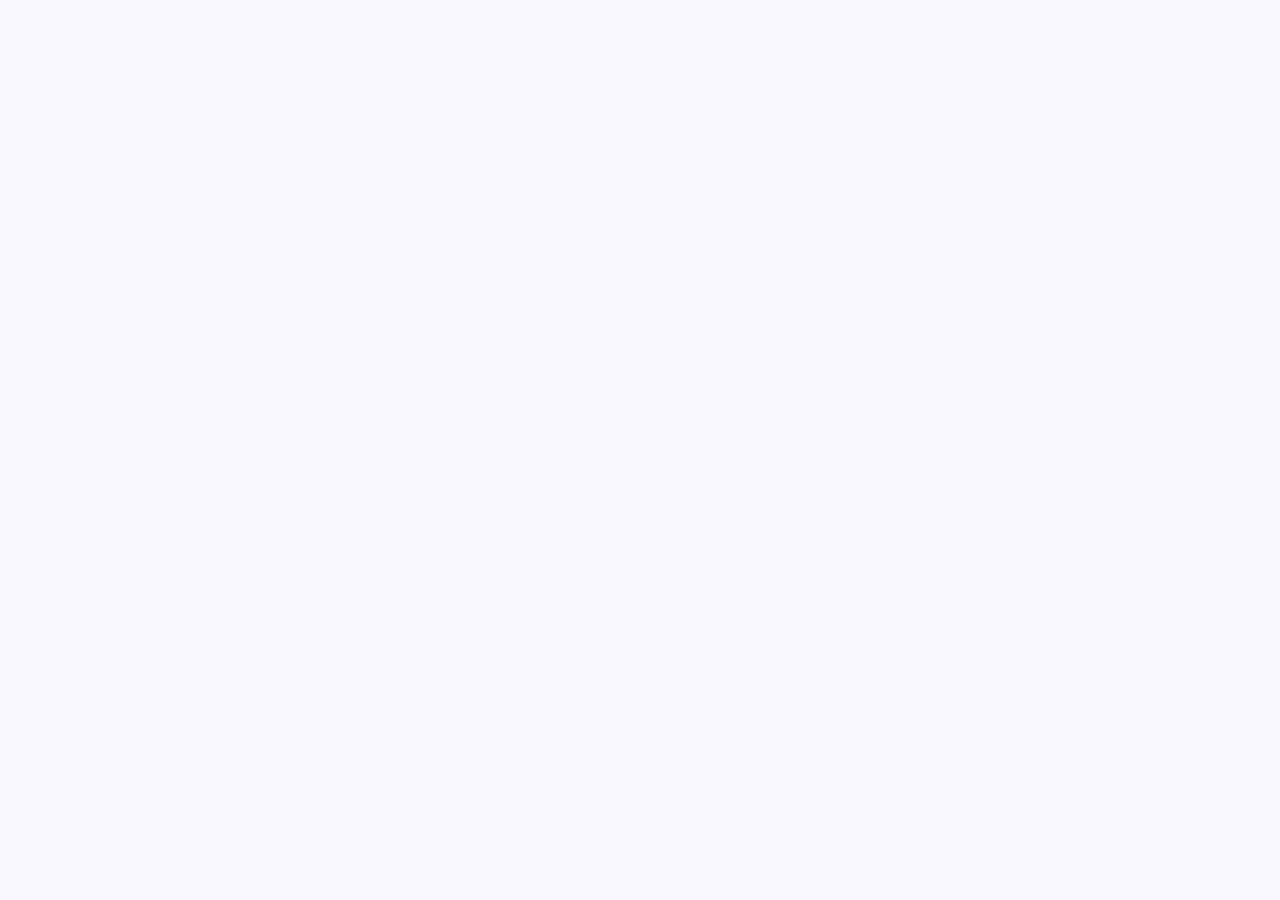
==== commit 4f34f1c1: "updated" ====
--- a/index.html
+++ b/index.html
@@ -1,1691 +1,20 @@
-<!DOCTYPE html>
-<ig="en">
+<!doctype html>
+<html lang="en">
   <head>
-    <!-- Google Tag Manager -->
-<script>(function(w,d,s,l,i){w[l]=w[l]||[];w[l].push({'gtm.start':
-new Date().getTime(),event:'gtm.js'});var f=d.getElementsByTagName(s)[0],
-j=d.createElement(s),dl=l!='dataLayer'?'&l='+l:'';j.async=true;j.src=
-'https://www.googletagmanager.com/gtm.js?id='+i+dl;f.parentNode.insertBefore(j,f);
-})(window,document,'script','dataLayer','GTM-TS4LPQXQ');</script>
+    <meta charset="UTF-8" />
+    <link rel="icon" type="image/svg+xml" href="/ntlogo1.png" />
+    <meta name="viewport" content="width=device-width, initial-scale=1.0, viewport-fit=cover" />
+    <meta name="theme-color" content="#F6F7FC" />
+    <title>Nuvion Technologies | Secure Digital Engineering</title>
+    <meta name="description" content="Nuvion Technologies engineers secure digital systems that help businesses scale: software engineering, automation, cybersecurity and cloud infrastructure." />
+    <link rel="preconnect" href="https://fonts.googleapis.com" />
+    <link rel="preconnect" href="https://fonts.gstatic.com" crossorigin />
+    <link href="https://fonts.googleapis.com/css2?family=Inter:wght@400;500;600;700&family=Plus+Jakarta+Sans:wght@500;600;700;800&display=swap" rel="stylesheet" />
     <script src="https://www.google.com/recaptcha/api.js" async defer></script>
-<!-- End Google Tag Manager -->
-    
-      <!-- Google tag (gtag.js) -->
-<script async src="https://www.googletagmanager.com/gtag/js?id=G-1D3MD6Y8SG"></script>
-<script>
-  window.dataLayer = window.dataLayer || [];
-  function gtag(){dataLayer.push(arguments);}
-  gtag('js', new Date());
-
-  gtag('config', 'G-1D3MD6Y8SG');
-</script>
-    <script async src="https://pagead2.googlesyndication.com/pagead/js/adsbygoogle.js?client=ca-pub-2740197924928276"
-     crossorigin="anonymous"></script>
-    <script>
-      document.addEventListener('keydown', function(event) {
-          if ((event.ctrlKey && event.shiftKey && event.keyCode === 73) || (event.ctrlKey && event.shiftKey && event.keyCode === 67) ||
-              (event.ctrlKey && event.KeyCode === 85) || (event.keyCode === 123)) {
-              event.preventDefault(); // Prevent the default behavior
-          }
-          if (event.ctrlKey && event.keyCode === 85) {
-              event.preventDefault(); // Prevent the default behavior
-          }
-      });
-  
-      // Prevent right-click context menu
-      window.addEventListener('contextmenu', function(event) {
-          event.preventDefault();
-      });
-     </script>
-    
-
-<style>
-@import url(https://fonts.googleapis.com/css?family=Prompt:100,100italic,200,200italic,300,300italic,regular,italic,500,500italic,600,600italic,700,700italic,800,800italic,900,900italic);
-@import url(https://fonts.googleapis.com/css?family=DM+Serif+Display:regular,italic);
-@import url(https://fonts.googleapis.com/css?family=Lobster:regular);
-
-@font-face {
-  font-family: 'Nuvion';
-  src: url('img/BAUHS93.ttf') format("truetype");
-}
-
-/* ANIMATION */
-.fade-in {
-  /* Initially, move the div down by 20px */
-  animation: fadeInAnimation 1s ease-in forwards; /* Apply fade-in animation */
-}
-
-@keyframes fadeInAnimation {
-  from {
-    opacity: 0;
-    transform: translateY(
-      20px
-    ); /* Move the div down by 20px at the start of animation */
-  }
-  to {
-    opacity: 1;
-    transform: translateY(0); /* Move the div back to its original position */
-  }
-}
-
-* {
-  margin: 0;
-  padding: 0;
-  font-family: "Prompt", sans-serif;
-  overflow-x: hidden;
-  scroll-behavior: smooth;
-}
-::-webkit-scrollbar {
-  width: 10px;
-}
-
-::-webkit-scrollbar-thumb {
-  background-color: white;
-  border-radius: 6px;
-  border: 2px solid black;
-}
-
-::-webkit-scrollbar-track {
-  background-color: black;
-}
-
-body {
-  min-height: 100vh;
-  overflow-x: hidden;
-}
-.main {
-  
-  background: url('img/bg.png') no-repeat center/cover !important;
-  background-attachment: fixed;
-}
-@keyframes slide {
-  0% {
-    background-position: 0% 50%;
-  }
-  50% {
-    background-position: 100% 50%;
-  }
-  100% {
-    background-position: 0% 50%;
-  }
-}
-
-/* NAVBAR */
-nav {
-  display: flex !important;
-  background-color: transparent;
-  justify-content: space-between;
-  align-items: center;
-  padding: 30px 10vw;
-  width: 80vw;
-  transition: all 0.3s ease;
-  position: fixed;
-  z-index: 999;
-  box-sizing: unset;
-}
-nav .header {
-  cursor: pointer;
-  border-radius: 5px;
-  padding: 5px 10px;
-  transition: all 0.3s ease;
-  /* Removed text styling since we're using an image logo */
-}
-
-nav .header img {
-  /* Adjust the height or width as needed for your logo */
-  height: 60px;
-  width: auto;
-  display: block;
-}
-
-nav-adder .header img {
-  height:70px;
-}
-
-nav .header:hover {
-  background-position: 0 0;
-}
-
-nav .links {
-  display: flex;
-  justify-content: space-between;
-  align-items: center;
-  gap: 20px;
-}
-
-nav a {
-  text-decoration: none;
-  color: black;
-  font-size: 18px;
-  transition: 0.3s;
-  /* font-family: 'Nuvion', sans-serif; */
-  border-radius: 50px;
-  padding: 10px 20px;
-}
-
-nav a:hover {
-  background-color: #333;
-  color: white;
-}
-
-nav a:focus {
-  background-color: #333;
-  color: white;
-}
-
-.nav-adder a{
- color:white;
- font-size:20px;
-}
-
-.nav-adder {
-  background-color: rgb(143, 188, 255) !important;
-  transform:scale(0.8) translateY(-20px);
-  border-radius: 0 0 70px 70px;
-  /* padding: 10px 10vw; */
-}
-
-/* HERO */
-.hero {
-  display: flex;
-  justify-content: center;
-  align-items: center;
-  flex-direction: column;
-  height: 100vh;
-  width: 100%;
-  margin-top: 100px;
-}
-.hero .hero-wrapper {
-  display: flex;
-  justify-content: center;
-  align-items: flex-start;
-  flex-direction: column;
-  margin-top: -100px;
-}
-.hero-text p {
-  font-size: 80px;
-  width: 100%;
-  font-weight: 900;
-  color: #333;
-  font-family: "DM Serif Display", serif;
-}
-.hero .hero-content {
-  font-size: 25px;
-  margin-top: 50px;
-  color: black;
-}
-.highlight {
-  font-family: "Lobster", sans-serif;
-  color: rgb(101, 101, 255);
-  font-size: 90px !important;
-}
-.book {
-  margin-top: 80px;
-  padding: auto;
-  overflow: visible;
-}
-.book button {
-  background-color: #ffffff;
-  color: black;
-  font-size: 20px;
-  padding: 10px 20px;
-  border-radius: 50px;
-  border: solid 2px #fff;
-  cursor: pointer;
-  transition: 0.3s;
-  animation: updown 1s infinite alternate;
-}
-.book button:hover {
-  background-color: transparent;
-  border: solid 2px rgb(101, 101, 255);
-  color: rgb(101, 101, 255);
-}
-@keyframes updown {
-  0%{
-    transform: translateY(20px);
-  }
-  100%{
-    transform: translateY(-20px);
-  }
-}
-
-/* ABOUT */
-.about {
-  display: flex;
-  justify-content: center;
-  flex-direction: column;
-  align-items: center;
-  height: auto;
-  width: 100%;
-  background: rgb(23, 33, 91);
-  background: -moz-linear-gradient(
-    180deg,
-    rgba(23, 33, 91, 1) 0%,
-    rgba(57, 92, 164, 1) 100%
-  );
-  background: -webkit-linear-gradient(
-    180deg,
-    rgba(23, 33, 91, 1) 0%,
-    rgba(57, 92, 164, 1) 100%
-  );
-  background: linear-gradient(
-    180deg,
-    rgba(23, 33, 91, 1) 0%,
-    rgba(57, 92, 164, 1) 100%
-  );
-}
-.about .head {
-  display: flex;
-  justify-content: center;
-  flex-direction: column;
-  align-items: center;
-  /* background-color: rgb(255, 255, 255); */
-  padding: 20px 0;
-  margin-top: 80px;
-}
-.main-head {
-  font-size: 45px;
-  color: white;
-  margin: 2% 0 0 0;
-  font-family: "Nuvion", sans-serif;
-}
-.head p {
-  font-size: 20px;
-  color: rgb(212, 211, 211);
-  margin: 2% 0 2% 0;
-  width: 80%;
-  text-align: justify;
-}
-.about-content {
-  display: flex;
-  justify-content: center;
-  align-items: center;
-  flex-wrap: wrap;
-  width: 80%;
-  margin: 50px 0;
-  overflow: visible !important;
-}
-.acard {
-  display: flex;
-  align-items: center;
-  justify-content: center;
-  flex-direction: row;
-  overflow: visible !important;
-  color: #fff;
-}
-.acard:nth-child(2) {
-  flex-direction: row-reverse;
-}
-.acard p {
-  text-align: justify;
-  color: #d8d8d8;
-}
-.acard-wrapper {
-  width: 60%;
-  margin-right: 40px;
-}
-.acard h1 {
-  font-size: 35px;
-  color: #fff;
-  font-family: "Prompt", sans-serif;
-}
-.card-rev {
-  margin-left: 40px !important;
-  margin-right: 0 !important;
-}
-.about-img {
-  width: 40%;
-  border-radius: 75% 25% 69% 31% / 30% 63% 37% 70%;
-  -webkit-box-shadow: 33px 23px 129px -92px rgba(0, 0, 0, 0.75);
-  -moz-box-shadow: 33px 23px 129px -92px rgba(0, 0, 0, 0.75);
-  box-shadow: 33px 23px 129px -92px rgba(255, 255, 255, 0.75);
-  transition: 0.3s ease;
-}
-.img-rev {
-  -webkit-box-shadow: -33px 23px 129px -92px rgba(0, 0, 0, 0.75);
-  -moz-box-shadow: -33px 23px 129px -92px rgba(0, 0, 0, 0.75);
-  box-shadow: -33px 23px 129px -92px rgba(255, 255, 255, 0.75);
-}
-.about-img img {
-  width: 100%;
-  height: 100%;
-  background-size: contain;
-}
-.about-img:hover {
-  transform: translate(-8px, -8px);
-  border-radius: 75% 25% 69% 31% / 30% 63% 37% 70%;
-  -webkit-box-shadow: 40px 30px 129px -92px rgba(0, 0, 0, 0.75);
-  -moz-box-shadow: 40px 30px 129px -92px rgba(0, 0, 0, 0.75);
-  box-shadow: 40px 30px 129px -92px rgba(255, 255, 255, 0.75);
-}
-@media only screen and (max-width: 768px) {
-  .about-content {
-    display: flex;
-    align-items: center;
-    justify-content: center;
-    flex-direction: column;
-    width: 100%;
-  }
-  .acard {
-    margin: 20px;
-  }
-}
-
-/* CORE SERVICES */
-.core {
-  background-color: #d9e6ff;
-}
-.core .head {
-  color: #0a0a0a;
-  font-size: 45px;
-  text-align: center;
-  margin: 50px 0;
-  font-family: "Nuvion", sans-serif;
-}
-.core-cards {
-  display: flex;
-  justify-content: center;
-  align-items: center;
-  flex-wrap: wrap;
-  gap: 25px;
-  margin: 50px 0;
-  overflow: visible !important;
-}
-.ccard {
-  display: flex;
-  justify-content: center;
-  align-items: center;
-  flex-direction: column;
-  background-color: #f9fafe;
-  width: 35%;
-  height: 320px;
-  padding: 10px 20px;
-  border-radius: 20px;
-  box-shadow: 0px 0px 10px 0px rgba(0, 0, 0, 0.178);
-  transition: 0.3s;
-  opacity: 0;
-  transform: translateY(20px);
-}
-.ccard:hover {
-  background-color: #fff;
-  box-shadow: 0px 0px 25px 4px rgba(0, 0, 0, 0.307);
-}
-
-.ccard .soon {
-  margin-top: 10px;
-  color: rgb(255, 111, 111);
-  font-weight: 700;
-}
-.side-links {
-  position: fixed;
-  display: flex;
-  align-items: center;
-  flex-direction: column;
-  bottom: 20px;
-  right: 10px;
-  cursor: pointer;
-  transition: 0.3s;
-  height: 150px;
-  z-index: 99;
-}
-.side-links .scrolltotop {
-  transform: rotate(-90deg);
-  background-color: white;
-  border-radius: 50px;
-  padding: 4px 13px;
-}
-.side-links .scrolltotop a {
-  font-size: 30px;
-  text-decoration: none;
-  color: rgb(75, 75, 247);
-}
-
-/* TECH STACK */
-.tech {
-  background: -moz-linear-gradient(
-    180deg,
-    rgba(23, 33, 91, 1) 0%,
-    rgba(57, 92, 164, 1) 100%
-  );
-  background: -webkit-linear-gradient(
-    180deg,
-    rgba(23, 33, 91, 1) 0%,
-    rgba(57, 92, 164, 1) 100%
-  );
-  background: linear-gradient(
-    180deg,
-    rgba(23, 33, 91, 1) 0%,
-    rgba(57, 92, 164, 1) 100%
-  );
-  height: auto;
-  display: flex;
-  justify-content: center;
-  align-items: center;
-  flex-direction: column;
-}
-.tech .head {
-  color: #fff;
-  font-size: 45px;
-  text-align: center;
-  margin-top: 70px;
-  font-family: "Nuvion", sans-serif;
-}
-.tech .tech-desc {
-  font-size: 18px;
-  color: #eee;
-  width: 80%;
-  text-align: center;
-  margin: 50px 0;
-}
-.tech .tech-cards {
-  display: flex;
-  justify-content: center;
-  align-items: center;
-  flex-wrap: wrap;
-  gap: 40px;
-  margin: 50px 0;
-  width: 80%;
-  overflow: visible;
-}
-.tech-cards .tcard {
-  display: flex;
-  justify-content: space-between;
-  flex-direction: column;
-  width: 40%;
-  background-color: white;
-  border-radius: 20px;
-  box-shadow: 0px 0px 50px -51px rgba(255, 255, 255, 1);
-  border: 5px solid #fff;
-  transition: 0.3s ease;
-}
-.tcard .tcard-img {
-  width: 100%;
-  height: 200px;
-  display: flex;
-  align-items: center;
-  justify-content: center;
-  border-bottom-left-radius: 40px;
-  overflow: hidden;
-}
-.tcard-img img {
-  width: 100%;
-  height: 100%;
-  object-fit: cover;
-  transition: 0.3s ease;
-}
-.tcard-content {
-  padding: 1rem;
-  height: 140px;
-}
-.tcard-content .sub-head {
-  font-size: 25px;
-  color: #0a0a0a;
-  font-weight: 700;
-}
-.tcard-content p {
-  font-size: 15px;
-  color: #0a0a0a;
-  margin-top: 10px;
-}
-.tcard:hover {
-  transform: translateY(-10px);
-  box-shadow: 0px 0px 30px 1px rgba(255, 255, 255, 0.387);
-}
-
-/* PROJECTS */
-.projects{
-  width: 100%;
-  display: flex;
-  align-items: center;
-  flex-direction: column;
-  justify-content: center;
-  background-color: #d9e6ff;
-  overflow: hidden;
-}
-.projects .head{
-  color: #0a0a0a;
-  font-size: 45px;
-  text-align: center;
-  margin-top: 100px;
-  font-family: 'Nuvion', sans-serif;
-}
-.projects .p-desc{
-  font-size: 18px;
-  color: #0a0a0a;
-  width: 80%;
-  text-align: center;
-  margin: 40px 0;
-}
-
-.container {
-  display: flex;
-  justify-content: center;
-  align-items: center;
-  flex-direction: row;
-  flex-wrap: wrap;
-  gap: 20px;
-  width: 100%;
-  margin: 50px 0;
-  overflow: visible;
-}
-
-
-
-
-.expandable-card {
-  position: relative;
-  /* border: 1px solid #ddd; */
-  overflow: visible;
-  width: 45%;
-  height: 510px;
-  cursor: pointer;
-}
-
-.card-image {
-  position: relative;
-  overflow: hidden;
-  border-radius: 20px;
-  z-index: 100;
-  border: 5px solid #ffffff;
-  transition: all 0.4s ease;
-}
-
-.card-image img {
-  width: 100%;
-  display: block;
-}
-
-.overlay {
-  position: absolute;
-  top: 0;
-  left: 0;
-  width: 100%;
-  height: 100%;
-  transition: all 0.4s ease;
-  background: rgb(255,255,255);
-background: linear-gradient(180deg, rgba(0,0,0,0) 59%, rgba(0, 0, 0,0.7175463935574229) 92%);
-}
-
-.card-title {
-  position: absolute;
-  bottom: 10px; /* Adjust as needed */
-  left: 30px;
-  width: 100%;
-  text-align: left;
-  color: #fff;
-  font-size: 30px;
-  font-weight: bold;
-  padding: 8px 0;
-  transition: all 0.4s ease;
-}
-.card-content{
-  padding: 15px;
-  background-color: white;
-  border-radius: 10px;
-  transform: translateY(-200px);
-  z-index: -10;
-  height: 180px;
-  text-align: center;
-  display: flex;
-  align-items: flex-end;
-  transition: all 0.4s ease;
-}
-.expandable-card:hover .card-content{
-  transform: translateY(-80px);
-}
-.expandable-card:hover .card-image{
-  transform: scale(1.05);
-  box-shadow: 0px 0px 30px 1px rgba(0, 0, 0, 0.287);
-}
-.expandable-card:hover .overlay{
-  opacity: 0;
-}
-.expandable-card:hover .card-title{
-  /* color: #0a0a0a; */
-  transform: translateY(-10px);
-  opacity: 0;
-}
-.p-more {
-  padding: auto;
-  margin-top: -50px;
-  margin-bottom: 50px;
-}
-.p-more button {
-  background-color: #ffffff;
-  overflow: hidden;
-  color: black;
-  font-size: 20px;
-  padding: 10px 20px;
-  border-radius: 50px;
-  border: solid 2px #fff;
-  cursor: pointer;
-  transition: 0.3s;
-  display: none;
-}
-.p-more button:hover {
-  background-color: transparent;
-  border: solid 2px rgb(101, 101, 255);
-  color: rgb(101, 101, 255);
-}
-
-
-/* TEAM */
-.team{
-  display: flex;
-  justify-content: center;
-  align-items: center;
-  flex-direction: column;
-  background: rgb(23, 33, 91);
-  background: -moz-linear-gradient(
-    180deg,
-    rgba(23, 33, 91, 1) 0%,
-    rgba(57, 92, 164, 1) 100%
-  );
-  background: -webkit-linear-gradient(
-    180deg,
-    rgba(23, 33, 91, 1) 0%,
-    rgba(57, 92, 164, 1) 100%
-  );
-  background: linear-gradient(
-    180deg,
-    rgba(23, 33, 91, 1) 0%,
-    rgba(57, 92, 164, 1) 100%
-  );
-}
-.team .head{
-  color: #fff;
-  font-size: 45px;
-  text-align: center;
-  margin-top: 100px;
-  font-family: 'Nuvion', sans-serif;
-}
-.team .head-desc{
-  font-size: 18px;
-  color: #eee;
-  width: 80%;
-  text-align: center;
-  margin: 40px 0;
-
-}
-.team-container{
-  width: 80%;
-  margin: 50px 0;
-  overflow: visible;
-}
-
-.team-card{
-  display: none;
-  align-items: center;
-  justify-content: center;
-  flex-direction: row;
-  background-color: #d9e6ff;
-  border-radius: 20px;
-  height: 400px;
-  transition: all 0.5s ease;
-}
-.team-card .mem-img{
-  width: 40%;
-  height: 100%;
-  border-radius: 20px 0 0 20px;
-  overflow: hidden;
-}
-.mem-img img{
-  width: 100%;
-  height: 100%;
-  object-fit: cover;
-}
-.team-card .team-desc{
-  width: 60%;
-  padding: 20px;
-  display: flex;
-  flex-direction: column;
-  justify-content: center;
-  gap: 40px;
-  margin-left: 20px;
-  transition: all 0.5s ease;
-}
-.team-desc .mem-name{
-  font-size: 30px;
-  color: #0a0a0a;
-  font-weight: 700;
-}
-.team-desc .mem-desc{
-  font-size: 16px;
-  color: #0a0a0a;
-}
-.team-desc .mem-links{
-  display: flex;
-  gap: 20px;
-}
-.mem-links a{
-  text-decoration: none;
-  color: #0a0a0a;
-  font-size: 20px;
-}
-.mem-links a:hover{
-  color: rgb(127, 72, 255);
-}
-
-.team-button{
-  display: flex;
-  justify-content: center;
-  align-items: center;
-  margin-top: 20px;
-  gap: 20px;
-}
-.team-button button{
-  background-color: #ffffff;
-  color: rgb(72, 72, 255);
-  font-size: 20px;
-  padding: 10px 20px;
-  border-radius: 50px;
-  border: solid 2px #fff;
-  cursor: pointer;
-  transition: 0.3s;
-}
-.team-button button:active{
-  background-color: transparent;
-  border: solid 2px white;
-  color: white;
-}
-
-
-/* CONTACT */
-.contact{
-  display: flex;
-  justify-content: center;
-  align-items: center;
-  flex-direction: column;
-  background-color: #d9e6ff;
-}
-.contact .head{
-  color: #0a0a0a;
-  font-size: 45px;
-  text-align: center;
-  margin-top: 100px;
-  font-family: 'Nuvion', sans-serif;
-}
-.contact .contact-desc{
-  font-size: 18px;
-  color: #0a0a0a;
-  width: 80%;
-  text-align: center;
-  margin: 40px 0;
-}
-.contact .contact-form{
-  display: flex;
-  justify-content: center;
-  align-items: center;
-  flex-direction: column;
-  width: 70%;
-  
-  background: url('img/contact.png') no-repeat center/cover;
-  border-radius: 20px;
-  margin: 50px 0;
-}
-.contact-form form{
-  display: flex;
-  justify-content: center;
-  align-items: center;
-  flex-direction: column;
-  width: 100%;
-  padding: 70px 0;
-  height: 100%;
-  border-radius: 20px;
-  backdrop-filter: blur(5px);
-}
-.contact form input,form textarea{
-  width: 70%;
-  padding: 10px 0 10px 10px;
-  margin: 10px 0;
-  border-radius: 10px;
-  font-size: 20px;
-  border: none;
-  outline: none;
-  resize: none;
-  transition: 0.3s;
-}
-.contact input,
-.contact textarea,
-.contact button {
-    opacity: 0;
-    transform: translateY(20px);
-    transition: opacity 0.3s ease, transform 0.3s ease;
-}
-.inputfadein {
-  opacity: 1;
-  transform: translateY(0);
-}
-.contact form input:focus,form textarea:focus{
-  /* background-color: #d9e6ff; */
-  box-shadow: 0px 0px 10px 1px rgba(0, 0, 0, 0.287);
-}
-.contact form button{
-  background-color: #e2f6ff;
-  color: #000;
-  font-size: 20px;
-  padding: 10px 20px;
-  margin-top: 30px;
-  border-radius: 50px;
-  border: solid 2px #fff;
-  cursor: pointer;
-  transition: 0.3s;
-}
-.contact form button:active{
-  background-color: transparent;
-  border: solid 2px white;
-  color:white;
-}
-
-/* FOOTER */
-footer{
-  background: rgb(23, 33, 91);
-  background: -moz-linear-gradient(
-    180deg,
-    rgba(23, 33, 91, 1) 0%,
-    rgba(57, 92, 164, 1) 100%
-  );
-  background: -webkit-linear-gradient(
-    180deg,
-    rgba(23, 33, 91, 1) 0%,
-    rgba(57, 92, 164, 1) 100%
-  );
-  background: linear-gradient(
-    180deg,
-    rgba(23, 33, 91, 1) 0%,
-    rgba(57, 92, 164, 1) 100%
-  );
-  display: flex;
-  justify-content: center;
-  align-items: center;
-  flex-direction: column;
-}
-footer .footer-row{
-  display: flex;
-  justify-content: center;
-  align-items: flex-start;
-  flex-direction: row;
-  width: 100%;
-  margin: 30px 0;
-}
-.footer-row .footer-company{
-  display: flex;
-  justify-content: center;
-  align-items: center;
-  flex-direction: column;
-  width: 45%;
-}
-.footer-links,.footer-contact{
-  color: white;
-}
-.footer-company p{
-  width: 80%;
-  color: white;
-}
-.footer-company span{
-  font-weight: 700;
-  font-size: large;
-  margin-bottom: 20px;
-}
-.footer-links{
-  margin-left: 70px;
-  width: 25%;
-}
-.footer-links ul{
-  list-style: none;
-  li{
-    margin: 4px 0;
-    a{
-      text-decoration: none;
-      color: #a9c7ff;
-    }
-  }
-}
-.footer-contact{
-  width: 30%;
-  ul{
-    list-style: none;
-    li{
-      margin: 4px 0;
-      a{
-        text-decoration: none;
-        color: #a9c7ff;
-      }
-    }
-  }
-}
-
-.copyright{
-  color: white;
-  font-size: 16px;
-  margin: 20px 0;
-}
-.extra{
-  display: flex;
-  justify-content: center;
-  align-items: center;
-  flex-direction: row;
-  background-color: transparent;
-  width: 100%;
-  gap: 20px;
-  margin: 20px 0;
-}
-.extra-edit {
-  a{
-    text-decoration: none;
-    color: white;
-    font-size: 12px;
-  }
-}
-
-/* ----------------------- */
-/* LOADER */
-.patterns {
-  display: none;
-  position: fixed;
-  top: 0px;
-  left: 0;
-  width: 100%;
-  height: 100vh;
-  background-color: rgb(171, 205, 255);
-  z-index: 999;
-  transition: opacity 0.8s ease-in-out; 
-  overflow: hidden;
-}
-
-.patterns svg {
-  stroke: black;
-  margin-top: -50px;
-  font-size: 150px;
-  font-weight: 100;
-  stroke-width: 3;
-  animation: textAnimate 1.8s infinite alternate;
-  /* fill: rgb(171, 205, 255); */
-  /* fill: black; */
-  fill: transparent;
-}
-.patterns svg text {
-  font-family: 'Nuvion', sans-serif;
-}
-
-@keyframes textAnimate {
-  0% {
-    stroke-dasharray: 0 50%;
-    stroke-dashoffset: 20%;
-  }
-
-  100% {
-    stroke-dasharray: 50% 0;
-    stroke-dashoffstet: -20%;
-  }
-}      
-</style>
-
-    <meta charset="UTF-8" />
-    <meta name="viewport" content="width=device-width, initial-scale=1.0" />
-    <link
-      rel="shortcut icon"
-
-      href="./img/logo_nt.png"
-      type="image/x-icon"
-    />
-    <link rel="stylesheet" href= 'styles.css' />
-    <link rel="stylesheet" href= "resp.css" />
-    <link rel="stylesheet" href="https://cdn.jsdelivr.net/npm/bootstrap-icons/font/bootstrap-icons.css">
-    <link rel="stylesheet" href="https://cdnjs.cloudflare.com/ajax/libs/font-awesome/4.7.0/css/font-awesome.min.css">
-
-    <title>Nuvion Technologies</title>
-    <meta name="google-site-verification" content="4vkEIoJupJwyWh5WNiFAEs6yeDyD_wnPQDp_KOllepQ" />
-    <script>
-    // Execute reCAPTCHA on page load
-    window.onload = function() {
-      grecaptcha.execute('6LcHN1orAAAAAIoOhahb0xietE5M9ZuYyaR-PJwz', { action: 'page_load' })
-        .then(function(token) {
-        });
-    };
-  </script>
+    <script type="module" crossorigin src="/assets/index-BXHC4on2.js"></script>
+    <link rel="stylesheet" crossorigin href="/assets/index-CIA0RO0p.css">
   </head>
-
-<body>
-  <!-- Google Tag Manager (noscript) -->
-<noscript><iframe src="https://www.googletagmanager.com/ns.html?id=GTM-TS4LPQXQ"
-height="0" width="0" style="display:none;visibility:hidden"></iframe></noscript>
-<!-- End Google Tag Manager (noscript) -->
-    <div class="side-links">
-      <div class="wa">
-        <a
-          href="https://wa.me/%2B918799523738/?text=I%27m%20interested%20in%20your%20service.%20Let%27s%20work%20together.
-        "
-        >
-          <script
-            src="https://unpkg.com/@dotlottie/player-component@latest/dist/dotlottie-player.mjs"
-            type="module"
-          ></script>
-
-          <dotlottie-player
-            src="https://lottie.host/06532e87-7131-45a9-9568-8a56e8717dd8/5bPtme11OB.json"
-            background="transparent"
-            speed="1"
-            style="width: 80px; height: 80px"
-            loop
-            autoplay
-          ></dotlottie-player>
-        </a>
-      </div>
-      <div class="scrolltotop">
-        <a href="#home" id="home-link">&#10140;</a>
-      </div>
-    </div>
-
-    <div class="main" id="home">
-      <nav id="navbar">
-        <div class="header" onclick="redirectToHome()">
-          <img src="./img/banner_logo_transparent.png" alt="Nuvion Tech Logo" />
-        </div>
-        <div class="links" id="nav-links">
-          <a href="#">Home</a>
-          <a href="#about">About</a>
-          <a href="#projects">Projects</a>
-          <a href="#team">Team</a>
-          <a href="#contact">Contact</a>
-        </div>
-      </nav>
-
-      <div class="hero">
-        <div class="hero-wrapper">
-          <div class="hero-text">
-            <p id="part1">Empowering <span class="highlight">Growth</span></p>
-            <p id="part2">
-              Through <span class="highlight">Digital Excellence!</span>
-            </p>
-          </div>
-          <div class="hero-content">
-            Revolutionize your business with Nuvion. Expert IT solutions, web
-            development<br />and applications tailored for success.
-          </div>
-        </div>
-        <div class="book">
-          <button onclick="redirectToContact()">Let's Get in Touch</button>
-        </div>
-      </div>
-    </div>
-
-    <div class="about" id="about">
-      <div class="head">
-        <h1 class="main-head">About Us</h1>
-        <p>
-          Welcome to Nuvion Technologies, where we redefine possibilities and
-          pioneer the digital future. Founded on a vision that transcends
-          conventional boundaries, we are driven by the mission to revolutionize
-          the digital realm through innovative IT solutions. Join us on this
-          transformative journey as we harness the power of technology to
-          empower and inspire.
-        </p>
-      </div>
-      <div class="about-content">
-        <div class="acard">
-          <div class="acard-wrapper">
-            <h1 class="sub-head">Team Excellence</h1>
-            <p>
-              Dedicated professionals drive Nuvion Technologies' success,
-              delivering cutting-edge solutions with expertise and passion.
-              Collaboration ensures your vision is elevated to new heights, with
-              your success as our top priority.
-            </p>
-          </div>
-          <div class="about-img">
-            <img src="img/team.jpg" alt="" />
-          </div>
-        </div>
-        <div class="acard">
-          <div class="acard-wrapper card-rev">
-            <h1 class="sub-head">Client-Centric Philosophy</h1>
-            <p>
-              Nuvion Technologies thrives on building lasting partnerships,
-              guided by trust, transparency, and mutual success. Your goals
-              become our mission, delivering solutions that exceed expectations
-              through transparent communication.
-            </p>
-          </div>
-          <div class="about-img img-rev">
-            
-            <img src="img/client.jpg"alt="" />
-          </div>
-        </div>
-        <div class="acard">
-          <div class="acard-wrapper">
-            <h1 class="sub-head">Innovation and Excellence</h1>
-            <p>
-              At Nuvion Technologies, innovation is our identity, driving us to
-              constantly push boundaries and deliver transformative solutions.
-              Our pursuit of excellence ensures we stay ahead in the
-              ever-changing digital landscape, providing future-proof solutions
-              for our clients.
-            </p>
-          </div>
-          <div class="about-img">
-            
-            <img src="img/inno.jpg" alt="" />
-          </div>
-        </div>
-      </div>
-    </div>
-
-    <div class="core">
-      <div class="head">Core Services</div>
-      <div class="core-cards">
-        <div class="ccard" id="ccard">
-          <div class="ccard-wrapper">
-            <div class="core-img">
-              <lord-icon
-                src="https://cdn.lordicon.com/pbbsmkso.json"
-                trigger="loop"
-                delay="2500"
-                state="hover-rotate-up-to-down"
-                colors="primary:#121331,secondary:#000000"
-                style="width: 100px; height: 100px"
-              >
-              </lord-icon>
-            </div>
-            <h1 class="sub-head">Web Development</h1>
-            <p>
-              Our web development services are designed to elevate your online
-              presence, delivering responsive and user-friendly websites that
-              captivate your audience.
-            </p>
-          </div>
-        </div>
-        <div class="ccard">
-          <div class="ccard-wrapper">
-            <creattie-embed
-              src="https://d1jj76g3lut4fe.cloudfront.net/saved_colors/87728/ZlUMkEeMrTedKYyG.json"
-              delay="2500"
-              frame_rate="24"
-              stroke_width="22.5"
-              trigger="loop"
-              style="width: 100px; background-color: transparent"
-            >
-            </creattie-embed>
-            <h1 class="sub-head">Mobile Applications</h1>
-            <p>
-              Harness the power of mobile applications to engage your audience
-              and drive growth. Our mobile app development services are tailored
-              to your unique needs, delivering innovative solutions that
-              captivate your audience.
-            </p>
-          </div>
-        </div>
-        <div class="ccard">
-          <div class="ccard-wrapper">
-            <lord-icon
-              src="https://cdn.lordicon.com/xirobkro.json"
-              trigger="loop"
-              delay="2500"
-              colors="primary:#121331,secondary:#000000"
-              style="width: 100px; height: 100px"
-            >
-            </lord-icon>
-            <h1 class="sub-head">Desktop Application</h1>
-            <p>
-              Our desktop application development services are designed to
-              streamline your business operations, delivering efficient and
-              user-friendly solutions that drive growth and success.
-            </p>
-          </div>
-        </div>
-        <div class="ccard">
-          <div class="ccard-wrapper">
-            <lord-icon
-              src="https://cdn.lordicon.com/vqhlecvy.json"
-              trigger="loop"
-              delay="2500"
-              state="in-reveal"
-              colors="primary:#121331,secondary:#000000"
-              style="width: 100px; height: 100px"
-            >
-            </lord-icon>
-            <h1 class="sub-head">Digital Marketing</h1>
-            <p>
-              Our desktop application development services are designed to
-              streamline your business operations, delivering efficient and
-              user-friendly solutions that drive growth and success.
-            </p>
-          </div>
-        </div>
-        <div class="ccard">
-          <div class="ccard-wrapper">
-            <lord-icon
-              src="https://cdn.lordicon.com/stxfyhky.json"
-              trigger="loop"
-              delay="2500"
-              colors="primary:#121331,secondary:#000000"
-              style="width: 100px; height: 100px"
-            >
-            </lord-icon>
-            <h1 class="sub-head">Security Provider</h1>
-            <p>
-              Protect your digital assets with our security services, ensuring
-              your data is secure and your business is protected from cyber
-              threats. Our security solutions are designed to safeguard your
-              business and deliver peace of mind.
-            </p>
-          </div>
-        </div>
-        <div class="ccard">
-          <div class="ccard-wrapper">
-            <lord-icon
-              src="https://cdn.lordicon.com/kqvibaec.json"
-              trigger="loop"
-              delay="2500"
-              colors="primary:#121331,secondary:#000000"
-              style="width: 100px; height: 100px"
-            >
-            </lord-icon>
-            <h1 class="sub-head">Cloud Infrastucture</h1>
-            <p>
-              Leverage the power of the cloud with our cloud infrastructure
-              services, delivering scalable and cost-effective solutions that
-              drive growth and innovation. Our cloud services are designed to
-              optimize your business operations and deliver transformative
-              results.
-            </p>
-          </div>
-        </div>
-        <div class="ccard">
-          <div class="ccard-wrapper">
-            <lord-icon
-              src="https://cdn.lordicon.com/zrtfxghu.json"
-              trigger="loop"
-              delay="2500"
-              state="in-assessment"
-              colors="primary:#121331,secondary:#000000"
-              style="width: 100px; height: 100px"
-            >
-            </lord-icon>
-            <h1 class="sub-head">VAPT Assessment</h1>
-            <p>
-              Our VAPT Assessment rigorously identifies vulnerabilities by simulating real-world attacks.We provide actionable insights to strengthen your security posture.Trust our experts to ensure robust protection and business continuity.
-            </p>
-          </div>
-        </div>
-        <div class="ccard">
-          <div class="ccard-wrapper">
-            <lord-icon
-              src="https://cdn.lordicon.com/rpgflpkp.json"
-              trigger="loop"
-              delay="2500"
-              state="hover-bug-2"
-              colors="primary:#121331,secondary:#000000"
-              style="width: 100px; height: 100px"
-            >
-            </lord-icon>
-            <h1 class="sub-head">Malware Analysis</h1>
-            <p>
-              Our Malware Analysis service dissects suspicious code to uncover hidden threats.We deliver actionable insights to neutralize risks and keep your digital assets secure.
-            </p>
-          </div>
-        </div>
-      </div>
-    </div>
-
-    <div class="tech">
-      <div class="head">Our Tech Arsenal</div>
-      <div class="tech-desc">
-        Unleash innovation with our tech arsenal. Equipped with cutting-edge
-        frameworks and solutions, we deliver unparalleled results. Stay ahead
-        and experience the difference. Let us empower your journey with
-        success-driven technology. Stay tuned for more groundbreaking additions.
-      </div>
-      <div class="tech-cards">
-        <div class="tcard">
-          <div class="tcard-img">
-            
-            <img src="img/django.png" alt="tech card img" />
-          </div>
-          <div class="tcard-content django">
-            <div class="sub-head">Django</div>
-            <p>
-              Our Django development services provide scalable and secure web
-              application solutions tailored to your business needs.
-            </p>
-          </div>
-        </div>
-        <div class="tcard">
-          <div class="tcard-img">
-            
-            <img src="img/react.png" alt="tech card img" />
-          </div>
-          <div class="tcard-content react">
-            <div class="sub-head">React</div>
-            <p>
-              Utilizing React's component-based architecture, our development
-              services deliver dynamic and engaging web interfaces for enhanced
-              user experiences.
-            </p>
-          </div>
-        </div>
-        <div class="tcard">
-          <div class="tcard-img">
-            <img src="img/react_native_3.png" alt="tech card img"/>
-          </div>
-          <div class="tcard-content react">
-            <div class="sub-head">React Native</div>
-            <p>
-              Harness React Native to build high-performance mobile apps across iOS and Android.Our expert team delivers scalable, feature-rich cross-platform solutions.
-            </p>
-          </div>
-        </div>
-        <div class="tcard">
-          <div class="tcard-img">
-            <img src="img/node_js.png" alt="tech card img"/>
-          </div>
-          <div class="tcard-content react">
-            <div class="sub-head">Node JS</div>
-            <p>
-              Build scalable apps with Node.js.Our experts leverage its non-blocking architecture for efficient, high-performance solutions.
-            </p>
-          </div>
-        </div>
-        <div class="tcard">
-          <div class="tcard-img">
-            
-            <img src="img/flutter.png" alt="tech card img"  />
-          </div>
-          <div class="tcard-content flutter">
-            <div class="sub-head">Flutter</div>
-            <p>
-              With our Flutter app development, we create visually appealing and
-              performant cross-platform mobile applications, accelerating
-              time-to-market.
-            </p>
-          </div>
-        </div>
-        <div class="tcard">
-          <div class="tcard-img">
-            
-            <img src="img/aws.png" alt="tech card img" />
-          </div>
-          <div class="tcard-content aws">
-            <div class="sub-head">AWS</div>
-            <p>
-              Through our AWS cloud services, we offer scalable and secure
-              infrastructure solutions, ensuring seamless deployment and cost
-              optimization for your applications.
-            </p>
-          </div>
-        </div>
-      </div>
-    </div>
-
-    <div class="projects" id="projects">
-      <div class="head">Explore Our Work</div>
-      <div class="p-desc">
-        Explore our early wins! With only a handful of projects completed, we're
-        already leaving our mark. Dive into our portfolio and witness firsthand
-        the impact of our passion and dedication.
-      </div>
-      <div class="container">
-        <div class="expandable-card">
-          <div class="card-image">
-            <img src="img/gsa2.png" alt="Image" style="width:680px;height:400px" />
-            <div class="overlay"></div>
-            <div class="card-title">GSA</div>
-          </div>
-          <div class="card-content">
-            We designed and developed the website for Gandhinagar Sports Academy, a premier institution dedicated to fostering athletic talent. The platform features a responsive, user-friendly design that showcases training programs, event schedules, and the academy’s achievements. This project highlights my expertise in creating dynamic digital experiences tailored for the sports and education sectors.
-          </div>
-        </div>
-        <div class="expandable-card">
-          <div class="card-image">
-            <img src="img/cmt.png" alt="Image" />
-            <div class="overlay"></div>
-            <div class="card-title">CMT</div>
-          </div>
-          <div class="card-content">
-            The Conference Management System delivers top-notch functionality to
-            clients, providing an easy and convenient platform for submitting
-            and reviewing research papers. Our system ensures seamless
-            recognition of submissions by experts and facilitates efficient
-            approval processes.
-          </div>
-        </div>
-        <div class="expandable-card">
-          <div class="card-image">
-            
-            <img src="img/gamezotic.png" alt="Image" />
-            <div class="overlay"></div>
-            <div class="card-title">Game Zotic</div>
-          </div>
-          <div class="card-content">
-            Nuvion Technologies' debut project introduced a streamlined turf
-            booking system, catering to the needs of sports enthusiasts. With
-            user-friendly interfaces, booking turf spaces became effortless,
-            revolutionizing the sports reservation experience.
-          </div>
-        </div>
-        <div class="expandable-card">
-          <div class="card-image">
-            
-            <img src="img/sahitya.png" alt="Image" style="height:400px" />
-            <div class="overlay"></div>
-            <div class="card-title">Sahitya (Society Management)</div>
-          </div>
-          <div class="card-content">
-            Society management ensures smooth operations, security, and maintenance while fostering a well-organized community. It streamlines finances, communication, and services for an enhanced living experience.
-          </div>
-        </div>
-      </div>
-      <div class="p-more">
-        <button onclick="redirectToProjects()">View More Projects</button>
-      </div>
-    </div>
-
-    <div class="team" id="team">
-      <div class="head">Meet the Team</div>
-      <div class="head-desc">Discover the faces behind our success. Our team embodies diversity, expertise, and a shared passion for excellence. Together, we collaborate, innovate, and strive towards common goals, ensuring every project is executed with precision and care. Get to know the talented individuals who bring our vision to life and make our endeavors possible.</div>
-      <div class="team-container">
-        <div class="team-card">
-          
-          <div class="mem-img"><img src="img/shivam.jpeg" alt="" /></div>
-          <div class="team-desc">
-          <div class="mem-name">Shivam Soni</div>
-          <div class="mem-desc">
-            I possess deep knowledge in Python and have a wealth of experience
-            in developing projects using Python, with core expertise in Django.
-            My skill set extends to leadership, allowing me to effectively lead
-            teams and projects to success.
-          </div>
-          <div class="mem-links">
-            <a
-              href="https://www.instagram.com/shivam_soni.2712"
-              target="_blank"
-              title="Instagram"
-            >
-              <i class="bi-instagram"></i>
-            </a>
-            <a
-              href="https://www.linkedin.com/in/shivam-soni-859191221/"
-              target="_blank"
-              title="LinkedIn"
-            >
-              <i class="bi-linkedin"></i>
-            </a>
-          </div>
-          </div>
-        </div>
-        <div class="team-card">
-          
-          <div class="mem-img"><img src="img/om.jpeg" alt="" /></div>
-          <div class="team-desc">
-          <div class="mem-name">Om Sangani</div>
-          <div class="mem-desc">
-            I have a strong understanding of front-end development, having
-            completed numerous projects at the university level. Additionally, I
-            excel in public speaking, utilizing my skills to effectively
-            communicate ideas and engage with audiences.
-          </div>
-          <div class="mem-links">
-            <a
-              href="https://www.instagram.com/omsangani29"
-              target="_blank"
-              title="Instagram"
-            >
-              <i class="bi-instagram"></i>
-            </a>
-            <a
-              href="https://www.linkedin.com/in/omsangani/"
-              target="_blank"
-              title="LinkedIn"
-            >
-              <i class="bi-linkedin"></i>
-            </a>
-          </div>
-          </div>
-        </div>
-        <div class="team-card">
-          
-          <div class="mem-img"><img src="img/harsh.jpeg" alt="" /></div>
-          <div class="team-desc">
-          <div class="mem-name">Harsh Mavani</div>
-          <div class="mem-desc">
-            I am an expert in backend development, with a strong proficiency in
-            cybersecurity and server administration. My experience includes
-            successfully solving numerous security-related quizzes and Capture
-            The Flag (CTF) challenges. Additionally, I have crafted a project
-            focused on email security, showcasing my practical knowledge in this
-            domain.
-          </div>
-          <div class="mem-links">
-            <a
-              href="https://www.instagram.com/harshmavani24"
-              target="_blank"
-              title="Instagram"
-            >
-              <i class="bi-instagram"></i>
-            </a>
-            <a
-              href="https://www.linkedin.com/in/harshmavani24/"
-              target="_blank"
-              title="LinkedIn"
-            >
-              <i class="bi-linkedin"></i>
-            </a>
-          </div>
-          </div>
-        </div>
-        <div class="team-card">
-          
-          <div class="mem-img"><img src="img/samarth.jpeg" alt="" /></div>
-          <div class="team-desc">
-          <div class="mem-name">Samarth Bhimani</div>
-          <div class="mem-desc">
-            Skilled in effective communication strategies and equipped with a
-            comprehensive understanding of marketing principles, I bring
-            valuable insights to the team. Furthermore, my proficiency in
-            front-end development allows me to contribute to the creation of
-            engaging and user-friendly interfaces.
-          </div>
-          <div class="mem-links">
-            <a
-              href="https://www.instagram.com/s3marth"
-              target="_blank"
-              title="Instagram"
-            >
-              <i class="bi-instagram"></i>
-            </a>
-            <a
-              href="https://www.linkedin.com/in/samarthbhimani/"
-              target="_blank"
-              title="LinkedIn"
-            >
-              <i class="bi-linkedin"></i>
-            </a>
-          </div>
-          </div>
-        </div>
-
-
-        <div class="team-button">
-        <button class="team-button team-right" onclick="plusDivs(-1)">
-          &#10094;
-        </button>
-        <button class="team-button team-left" onclick="plusDivs(1)">
-          &#10095;
-        </button>
-        </div>
-      </div>
-    </div>
-
-    <div class="contact" id="contact">
-      <div class="head">Contact Us</div>
-        <div class="contact-desc">
-          Have a project in mind? Let's collaborate! Reach out to us and let's
-          discuss how we can bring your vision to life. We're here to answer any
-          questions you may have and provide you with the information you need.
-          <br />
-          <br />
-          <br />
-          <br />
-        </div>
-
-      </div>
-
-      <footer>
-        <div class="footer-row">
-          <!-- Footer Company Information -->
-          
-          <div class="footer-company">
-            <!-- Company Description -->
-            <p><span>NUVION TECHNOLOGIES</span><br>Nuvion Technologies is dedicated to providing cutting-edge IT solutions. As the driving force behind GameZotic, our goal is to leverage technology to enhance user experiences and streamline turf booking processes. We are committed to innovation and excellence in the world of information technology.</p>
-          </div>
-    
-          <!-- Footer Links -->
-          <div class="footer-links">
-            <h3>Links</h3>
-            <ul>
-              <li><a href="#">Home</a></li>
-              <li><a href="#about">About</a></li>
-              <li><a href="#team">Team</a></li>
-              <li><a href="#projects">Projects</a></li>
-              <li><a href="#contact">Contact</a></li>
-            </ul>
-          </div>
-    
-          <!-- Footer Contact Information -->
-          <div class="footer-contact">
-            <h3>Contact Us</h3>
-            <ul>
-              <li>Mail : <a href="mailto:info@nuviontech.com">info@nuviontech.com</a></li>
-              <li>Phone : <a href="tel:+919537531054">+91 95375 31054</a></li>
-              <li>Address : <span>708, Synergy Space, Sargasan, Gandhinagar, Gujarat - 382421</span></li>
-            </ul>
-          </div>
-        </div>
-    
-        <!-- Copyright Information -->
-        <div class="copyright">
-          <p>&copy; 2024 <strong>Nuvion Technologies </strong>| All Rights Reserved.</p>
-        </div>
-        <div class="extra">
-          <div class="tnc extra-edit"><a href="/termsandcondition">Terms and Conditions</a></div>
-          <div class="pp extra-edit"><a href="/privacypolicy">Privacy Policy</a></div>
-          <div class="joinus extra-edit"><a href="#contact">Join Us</a></div>
-        </div>
-      </footer>
-
-
-      <div class="patterns" id="loader">
-        <svg width="100%" height="100%">
-       <text x="50%" y="60%"  text-anchor="middle"  >
-        NUVION
-       </text>
-       </svg>
-      </div>
+  <body>
+    <div id="root"></div>
   </body>
-  
-  <script src="index.js"></script>
-  <script src="https://cdn.lordicon.com/lordicon.js"></script>
-  <script
-    src="https://creattie.com/js/embed.js?id=3f6954fde297cd31b441"
-    defer ></script>
 </html>
